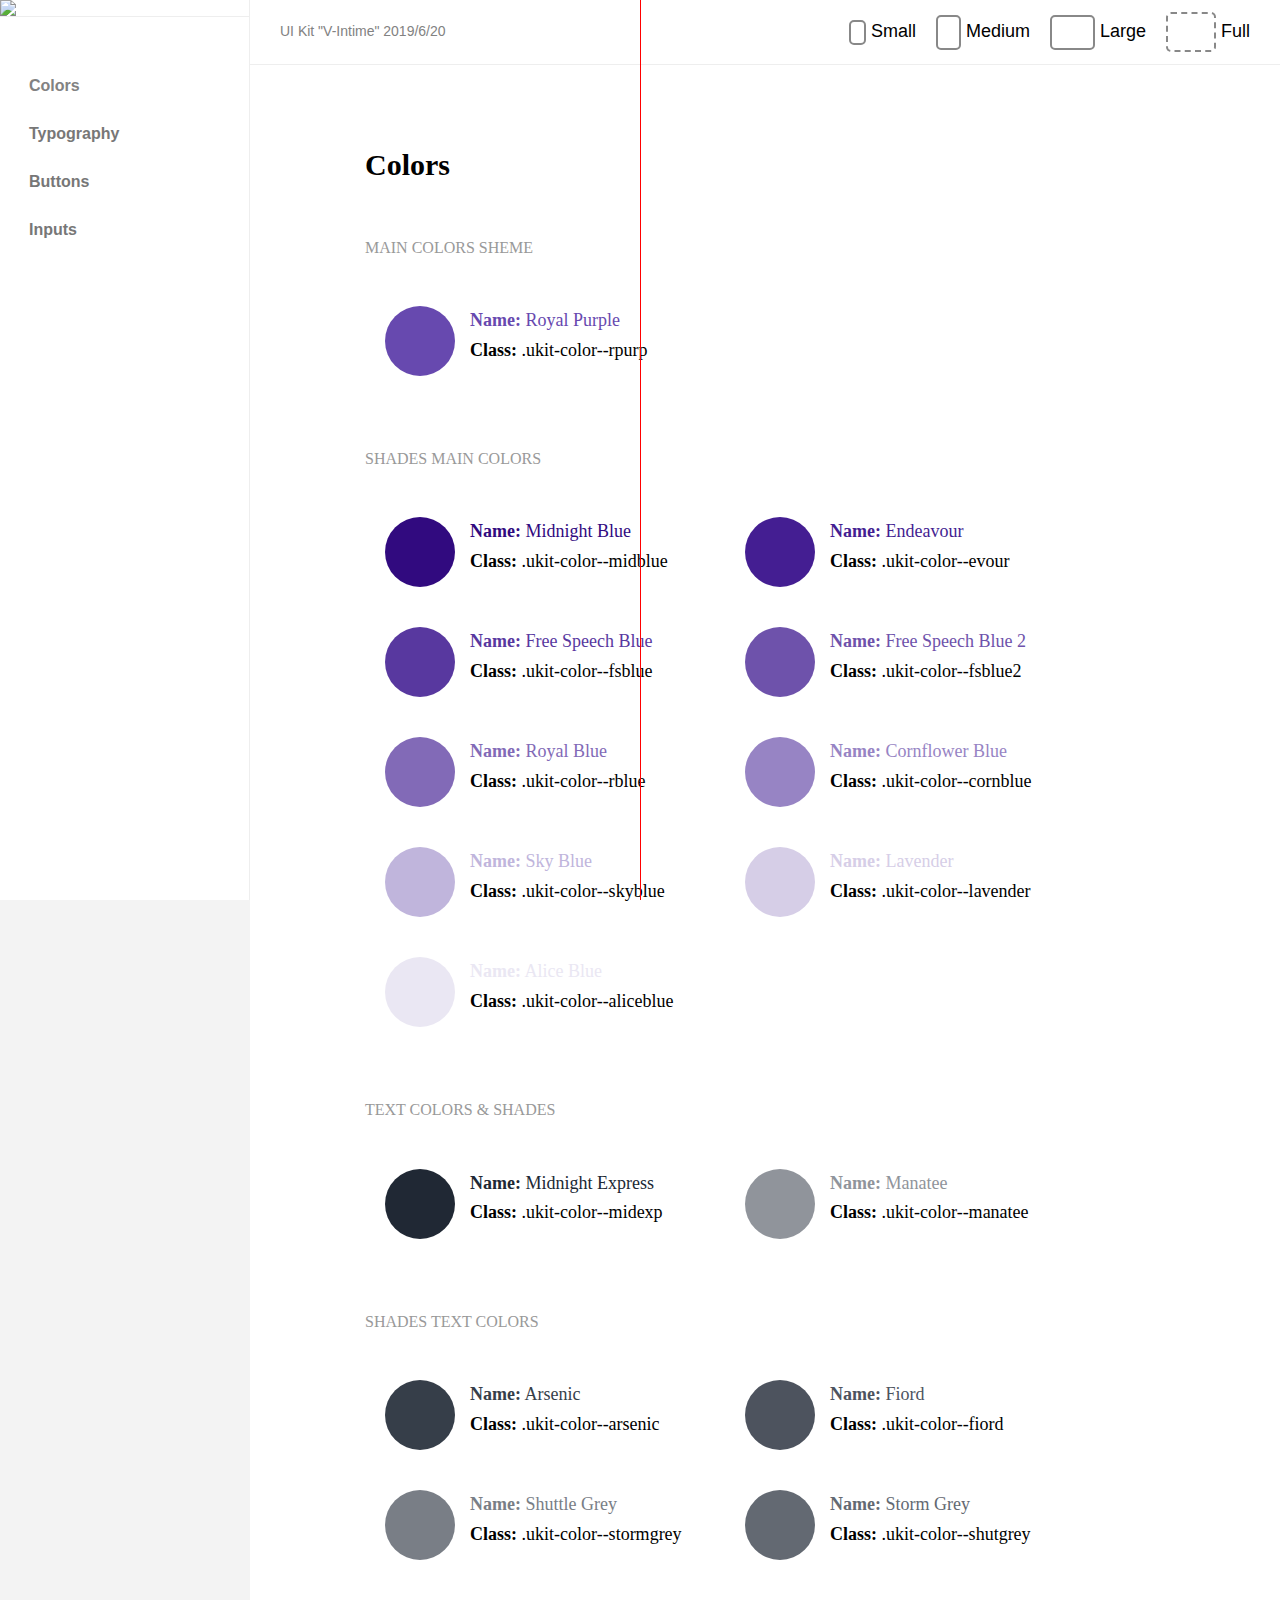
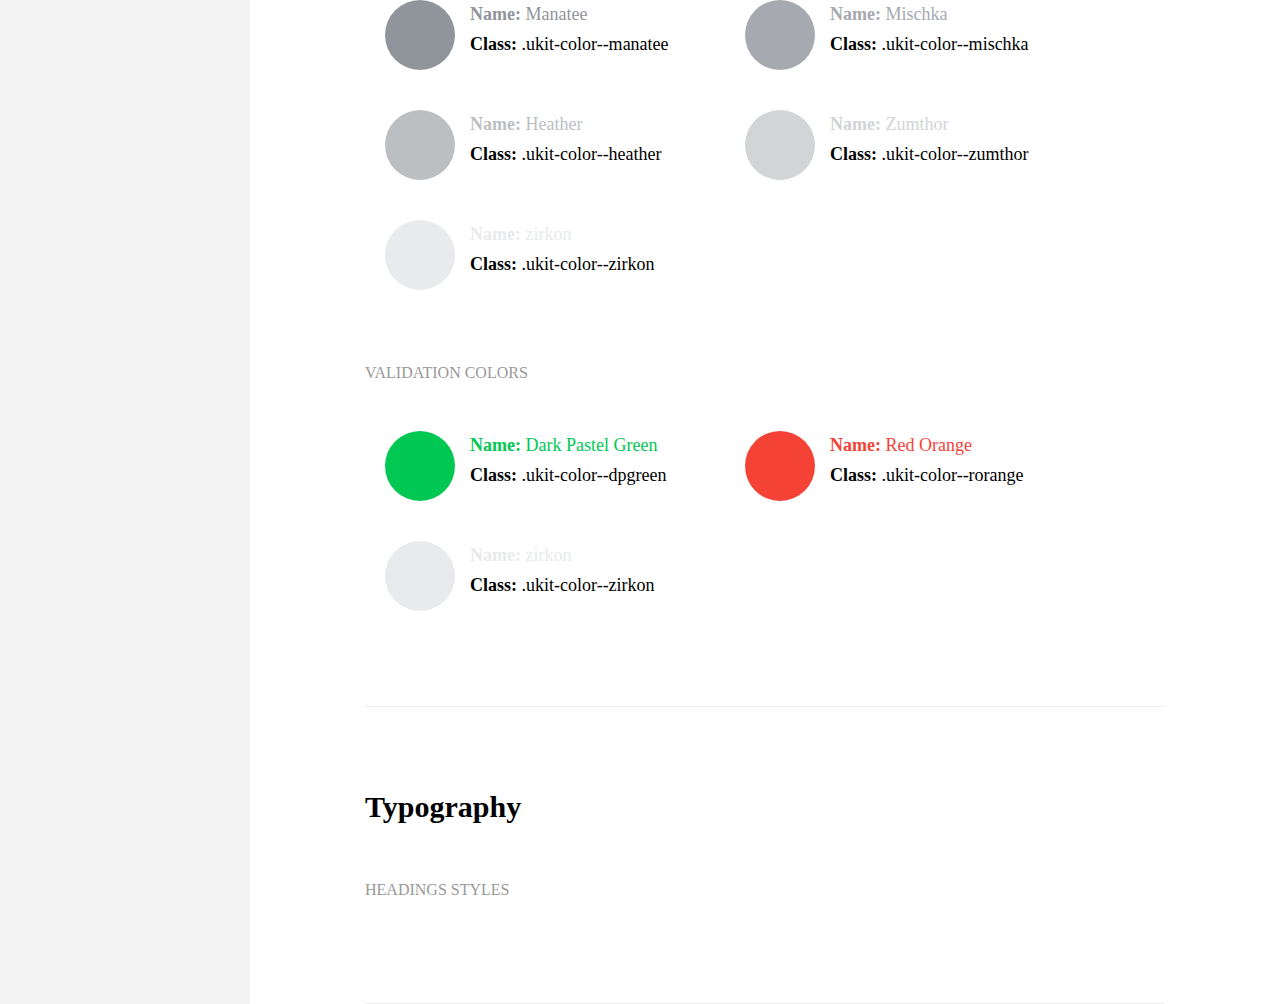
==== html/index.html @ 91990cea "section colors end" ====
<!DOCTYPE html>
<html lang="ru">
	<head>
	<meta charset="UTF-8" />
	<title>V-Intime UI Kit </title>
	<meta name="viewport" content="width=device-width, initial-scale=1">    
    <link href="https://v-intime.com.ua/catalog/view/javascript/bootstrap/css/bootstrap.min.css" rel="stylesheet" media="screen" />
    <link rel="stylesheet" type="text/css" href="https://v-intime.com.ua/catalog/view/theme/fastfood/stylesheet/header-footer.css" />
    <link rel="stylesheet" type="text/css" href="https://v-intime.com.ua/catalog/view/theme/fastfood/stylesheet/stylesheet.css?v=1.0.93" />
    <script src="https://v-intime.com.ua/catalog/view/javascript/jquery/jquery-2.1.1.min.js" type="text/javascript"></script>
    <script src="https://v-intime.com.ua/catalog/view/javascript/bootstrap/js/bootstrap.min.js" type="text/javascript"></script>
    <script type="text/javascript" src="https://v-intime.com.ua/catalog/view/theme/fastfood/js/owl.carousel.min.js"></script>
    <script type="text/javascript" src="https://v-intime.com.ua/catalog/view/theme/fastfood/js/custom.js?v3"></script>
    <link rel="stylesheet" href="https://use.fontawesome.com/releases/v5.5.0/css/all.css" integrity="sha384-B4dIYHKNBt8Bc12p+WXckhzcICo0wtJAoU8YZTY5qE0Id1GSseTk6S+L3BlXeVIU" crossorigin="anonymous">
    <script src="../js/helper.js" defer></script>
    <link rel="stylesheet" href="../css/main.css"> <!-- UI Kit Styles-->
    <script src="../js/common.js" defer></script> <!-- UI Kit Scripts-->
</head>
	<body>
		<main class="ukit-main">
			<aside class="ukit-aside">
    <nav class="ukit-aside__nav">
        <a class="ukit-aside__logo" href="https://v-intime.com.ua/"><img src="https://v-intime.com.ua/catalog/view/theme/fastfood/image/logo-colored.png"></a>
        <ul class="ukit-aside__list">
            <li class="ukit-aside__list-item"><a href="#colors" class="active">Colors</a></li>
            <li class="ukit-aside__list-item"><a href="#typography">Typography</a></li>
            <li class="ukit-aside__list-item"><a href="#buttons">Buttons</a></li>
            <li class="ukit-aside__list-item"><a href="#inputs">Inputs</a></li>
        </ul>
    </nav>
</aside>
			<div class="ukit-content">
    <header class="ukit-header">
    <div class="ukit-header__inner">
        <div class="ukit-header__copyright">UI Kit "V-Intime" 2019/6/20</div>
        <ul class="ukit-header__breakpoints">
            <li class="ukit-header__breakpoint"><a data-size="420px"  class="ukit-header__breakpoint-link ukit-header__breakpoint-link--small"><span>Small</span></a></li>
            <li class="ukit-header__breakpoint"><a data-size="720px"  class="ukit-header__breakpoint-link ukit-header__breakpoint-link--medium"><span>Medium</span></a></li>
            <li class="ukit-header__breakpoint"><a data-size="1280px" class="ukit-header__breakpoint-link ukit-header__breakpoint-link--large"><span>Large</span></a></li>
            <li class="ukit-header__breakpoint"><a data-size="100%"   class="ukit-header__breakpoint-link ukit-header__breakpoint-link--full"><span>Full</span></a></li>
        </ul>
    </div>
</header>
    <div class="ukit-wrapper">
        <section class="ukit-section" id="colors">
    <h2 class="ukit-section__title">Colors</h2>
    <article class="ukit-section__article">
        <h3>main colors sheme</h3>
        <ul class="ukit-colorlist">
            <li>
                <i class="ukit-color--rpurp"></i>
                <div>
                    <p class="ukit-color--rpurp"><b>Name:</b> Royal Purple</p>
                    <p><b>Class:</b> .ukit-color--rpurp</p>
                </div>
            </li>
        </ul>
    </article>
    <article class="ukit-section__article">
            <h3>shades main colors</h3>
            <ul class="ukit-colorlist">
                <li>
                    <i class="ukit-color--midblue"></i>
                    <div>
                        <p class="ukit-color--midblue"><b>Name:</b> Midnight Blue</p>
                        <p><b>Class:</b> .ukit-color--midblue</p>
                    </div>
                </li>
                <li>
                    <i class="ukit-color--evour"></i>
                    <div>
                        <p class="ukit-color--evour"><b>Name:</b> Endeavour</p>
                        <p><b>Class:</b> .ukit-color--evour</p>
                    </div>
                </li>
                <li>
                    <i class="ukit-color--fsblue"></i>
                    <div>
                        <p class="ukit-color--fsblue"><b>Name:</b> Free Speech Blue</p>
                        <p><b>Class:</b> .ukit-color--fsblue</p>
                    </div>
                </li>
                <li>
                    <i class="ukit-color--fsblue2"></i>
                    <div>
                        <p class="ukit-color--fsblue2"><b>Name:</b> Free Speech Blue 2</p>
                        <p><b>Class:</b> .ukit-color--fsblue2</p>
                    </div>
                </li>
                <li>
                    <i class="ukit-color--rblue"></i>
                    <div>
                        <p class="ukit-color--rblue"><b>Name:</b> Royal Blue</p>
                        <p><b>Class:</b> .ukit-color--rblue</p>
                    </div>
                </li>
                <li>
                    <i class="ukit-color--cornblue"></i>
                    <div>
                        <p class="ukit-color--cornblue"><b>Name:</b> Cornflower Blue</p>
                        <p><b>Class:</b> .ukit-color--cornblue</p>
                    </div>
                </li>
                <li>
                    <i class="ukit-color--skyblue"></i>
                    <div>
                        <p class="ukit-color--skyblue"><b>Name:</b> Sky Blue</p>
                        <p><b>Class:</b> .ukit-color--skyblue</p>
                    </div>
                </li>
                <li>
                    <i class="ukit-color--lavender"></i>
                    <div>
                        <p class="ukit-color--lavender"><b>Name:</b> Lavender</p>
                        <p><b>Class:</b> .ukit-color--lavender</p>
                    </div>
                </li>
                <li>
                    <i class="ukit-color--aliceblue"></i>
                    <div>
                        <p class="ukit-color--aliceblue"><b>Name:</b> Alice Blue</p>
                        <p><b>Class:</b> .ukit-color--aliceblue</p>
                    </div>
                </li>
            </ul>
        </article>
        <article class="ukit-section__article">
            <h3>text colors & shades</h3>
            <ul class="ukit-colorlist">
                <li>
                    <i class="ukit-color--midexp"></i>
                    <div>
                        <p class="ukit-color--midexp"><b>Name:</b> Midnight Express</p>
                        <p><b>Class:</b> .ukit-color--midexp</p>
                    </div>
                </li>
                <li>
                    <i class="ukit-color--manatee"></i>
                    <div>
                        <p class="ukit-color--manatee"><b>Name:</b> Manatee</p>
                        <p><b>Class:</b> .ukit-color--manatee</p>
                    </div>
                </li>
            </ul>
        </article>
        <article class="ukit-section__article">
            <h3>shades text colors</h3>
            <ul class="ukit-colorlist">
                <li>
                    <i class="ukit-color--arsenic"></i>
                    <div>
                        <p class="ukit-color--arsenic"><b>Name:</b> Arsenic</p>
                        <p><b>Class:</b> .ukit-color--arsenic</p>
                    </div>
                </li>
                <li>
                    <i class="ukit-color--fiord"></i>
                    <div>
                        <p class="ukit-color--fiord"><b>Name:</b> Fiord</p>
                        <p><b>Class:</b> .ukit-color--fiord</p>
                    </div>
                </li>
                <li>
                    <i class="ukit-color--stormgrey"></i>
                    <div>
                        <p class="ukit-color--stormgrey"><b>Name:</b> Shuttle Grey</p>
                        <p><b>Class:</b> .ukit-color--stormgrey</p>
                    </div>
                </li>
                <li>
                    <i class="ukit-color--shutgrey"></i>
                    <div>
                        <p class="ukit-color--shutgrey"><b>Name:</b> Storm Grey</p>
                        <p><b>Class:</b> .ukit-color--shutgrey</p>
                    </div>
                </li>
                <li>
                    <i class="ukit-color--manatee"></i>
                    <div>
                        <p class="ukit-color--manatee"><b>Name:</b> Manatee</p>
                        <p><b>Class:</b> .ukit-color--manatee</p>
                    </div>
                </li>
                <li>
                    <i class="ukit-color--mischka"></i>
                    <div>
                        <p class="ukit-color--mischka"><b>Name:</b> Mischka</p>
                        <p><b>Class:</b> .ukit-color--mischka</p>
                    </div>
                </li>
                <li>
                    <i class="ukit-color--heather"></i>
                    <div>
                        <p class="ukit-color--heather"><b>Name:</b> Heather</p>
                        <p><b>Class:</b> .ukit-color--heather</p>
                    </div>
                </li>
                <li>
                    <i class="ukit-color--zumthor"></i>
                    <div>
                        <p class="ukit-color--zumthor"><b>Name:</b> Zumthor</p>
                        <p><b>Class:</b> .ukit-color--zumthor</p>
                    </div>
                </li>
                <li>
                    <i class="ukit-color--zirkon"></i>
                    <div>
                        <p class="ukit-color--zirkon"><b>Name:</b> zirkon</p>
                        <p><b>Class:</b> .ukit-color--zirkon</p>
                    </div>
                </li>
            </ul>
        </article>
        <article class="ukit-section__article">
            <h3>validation colors</h3>
            <ul class="ukit-colorlist">
                <li>
                    <i class="ukit-color--dpgreen"></i>
                    <div>
                        <p class="ukit-color--dpgreen"><b>Name:</b> Dark Pastel Green</p>
                        <p><b>Class:</b> .ukit-color--dpgreen</p>
                    </div>
                </li>
                <li>
                    <i class="ukit-color--rorange"></i>
                    <div>
                        <p class="ukit-color--rorange"><b>Name:</b> Red Orange</p>
                        <p><b>Class:</b> .ukit-color--rorange</p>
                    </div>
                </li>
                <li>
                    <i class="ukit-color--zirkon"></i>
                    <div>
                        <p class="ukit-color--zirkon"><b>Name:</b> zirkon</p>
                        <p><b>Class:</b> .ukit-color--zirkon</p>
                    </div>
                </li>
            </ul>
        </article>
</section>
        <section class="ukit-section" id="typography">
    <h2  class="ukit-section__title">Typography</h2>
    <article class="ukit-section__article">
        <h3>headings styles</h3>
    </article>
</section>
    </div>
</div>
		</main>
	</body>
</html>
---- css/main.css ----
body, html {
  height: auto !important;
}

.ukit-main {
  display: flex;
  height: 100%;
}

.ukit-content {
  position: relative;
  width: 100%;
  padding-left: 250px;
  flex-grow: 1;
  background: #f3f3f3;
}

.ukit-aside {
  flex-shrink: 0;
  width: 250px;
  height: 100%;
  position: fixed;
  left: 0;
  background: #fff;
  z-index: 2;
  border-right: 1px solid #eee;
}

.ukit-aside__logo {
  display: block;
  border-bottom: 1px solid #eeeeee;
}

.ukit-aside__list {
  margin: 0;
  padding-top: 45px;
}

.ukit-aside__list-item a {
  display: block;
  padding: 12px 16px 12px 29px;
  color: #777;
  font-weight: 700;
  font-family: 'Roboto', sans-serif;
  text-decoration: none;
  font-size: 16px;
  line-height: 1.5;
  border-left: 0 solid var(--primary);
  outline: none;
  transition: all 0.4s ease;
}

.ukit-aside__list-item a:hover {
  color: var(--primary);
  border-left: 4px solid var(--primary);
}

.ukit-aside__list-item a.active {
  color: var(--primary);
  border-left: 4px solid var(--primary);
}

.ukit-header {
  background: #fff;
  display: block;
  position: fixed;
  height: 65px;
  width: calc(100% - 250px);
  top: 0;
  left: 250px;
  right: 0;
  z-index: 2;
  border-bottom: 1px solid #eee;
  font-family: 'Roboto', sans-serif;
}

.ukit-header__inner {
  display: flex;
  justify-content: space-between;
  align-items: center;
  height: 100%;
  padding: 0 30px;
}

.ukit-header__copyright {
  font-size: 14px;
}

.ukit-header__breakpoints {
  display: flex;
  align-items: center;
  margin: 0;
}

.ukit-header__breakpoint:not(:last-of-type) {
  margin-right: 20px;
}

.ukit-header__breakpoint-link {
  display: flex;
  align-items: center;
}

.ukit-header__breakpoint-link:hover::before {
  border-color: var(--primary);
}

.ukit-header__breakpoint-link::before {
  content: "";
  margin-right: 5px;
  border-radius: 5px;
  border: 2px solid #888;
  flex-shrink: 0;
}

.ukit-header__breakpoint-link--small::before {
  width: 17px;
  height: 25px;
}

.ukit-header__breakpoint-link--medium::before {
  width: 25px;
  height: 35px;
}

.ukit-header__breakpoint-link--large::before {
  width: 45px;
  height: 35px;
}

.ukit-header__breakpoint-link--full::before {
  width: 50px;
  height: 40px;
  border-style: dashed;
}

.ukit-wrapper {
  width: 100%;
  background: #fff;
  padding: 0 15px;
  padding-top: 65px;
  margin: 0 auto;
  transition: 0.4s width cubic-bezier(0.37, 0.62, 0.47, 0.72);
}

.ukit-section {
  color: #000;
  padding: 75px 0;
  width: 100%;
  max-width: 80%;
  margin: 0 auto;
  border-bottom: 1px solid #eee;
  font-family: "Roboto";
}

.ukit-section__title {
  margin-bottom: 45px;
  font-weight: 900;
  font-size: 30px;
  color: #000;
}

.ukit-section__article:not(:last-of-type) {
  margin-bottom: 50px;
}

.ukit-section__article h3 {
  text-transform: uppercase;
  color: #999;
  font-size: 16px;
  font-weight: 500;
  margin-bottom: 25px;
}

.ukit-colorlist {
  margin: 0;
  display: flex;
  flex-wrap: wrap;
}

.ukit-colorlist li {
  margin: 20px;
  display: flex;
  flex-basis: calc(30% - 20px);
  min-width: 320px;
}

.ukit-colorlist li i {
  width: 70px;
  height: 70px;
  margin-right: 15px;
  display: block;
  border-radius: 50%;
  flex-shrink: 0;
}

.ukit-colorlist li i.ukit-color--rpurp {
  background: #6749af;
}

.ukit-colorlist li i.ukit-color--midblue {
  background: #310a7f;
}

.ukit-colorlist li i.ukit-color--evour {
  background: #441e92;
}

.ukit-colorlist li i.ukit-color--fsblue {
  background: #58389f;
}

.ukit-colorlist li i.ukit-color--fsblue2 {
  background: #6e52ab;
}

.ukit-colorlist li i.ukit-color--rblue {
  background: #826ab7;
}

.ukit-colorlist li i.ukit-color--cornblue {
  background: #9784c4;
}

.ukit-colorlist li i.ukit-color--skyblue {
  background: #c0b5dc;
}

.ukit-colorlist li i.ukit-color--lavender {
  background: #d6cee7;
}

.ukit-colorlist li i.ukit-color--aliceblue {
  background: #eae7f3;
}

.ukit-colorlist li i.ukit-color--midexp {
  background: #202834;
}

.ukit-colorlist li i.ukit-color--manatee {
  background: #90949b;
}

.ukit-colorlist li i.ukit-color--arsenic {
  background: #363e49;
}

.ukit-colorlist li i.ukit-color--fiord {
  background: #4d535e;
}

.ukit-colorlist li i.ukit-color--shutgrey {
  background: #636972;
}

.ukit-colorlist li i.ukit-color--stormgrey {
  background: #797e86;
}

.ukit-colorlist li i.ukit-color--manatee {
  background: #90949b;
}

.ukit-colorlist li i.ukit-color--mischka {
  background: #a6a9af;
}

.ukit-colorlist li i.ukit-color--heather {
  background: #bcbfc2;
}

.ukit-colorlist li i.ukit-color--zumthor {
  background: #d2d4d6;
}

.ukit-colorlist li i.ukit-color--zirkon {
  background: #e9eaeb;
}

.ukit-colorlist li i.ukit-color--dpgreen {
  background: #00c853;
}

.ukit-colorlist li i.ukit-color--rorange {
  background: #f44336;
}

:root {
  --main-color: #d7442b;
}

* {
  margin: 0;
  padding: 0;
  box-sizing: border-box;
}

*:before, *:after {
  box-sizing: border-box;
}

:focus {
  outline: none;
}

::-webkit-input-placeholder {
  opacity: 1;
  color: #000;
  transition: 0.4s opacity, 0.4s -webkit-transform;
  transition: 0.4s transform, 0.4s opacity;
  transition: 0.4s transform, 0.4s opacity, 0.4s -webkit-transform;
}

:-ms-input-placeholder {
  opacity: 1;
  color: #000;
  transition: 0.4s opacity, 0.4s -webkit-transform;
  transition: 0.4s transform, 0.4s opacity;
  transition: 0.4s transform, 0.4s opacity, 0.4s -webkit-transform;
}

::-ms-input-placeholder {
  opacity: 1;
  color: #000;
  transition: 0.4s opacity, 0.4s -webkit-transform;
  transition: 0.4s transform, 0.4s opacity;
  transition: 0.4s transform, 0.4s opacity, 0.4s -webkit-transform;
}

::placeholder {
  opacity: 1;
  color: #000;
  transition: 0.4s opacity, 0.4s -webkit-transform;
  transition: 0.4s transform, 0.4s opacity;
  transition: 0.4s transform, 0.4s opacity, 0.4s -webkit-transform;
}

::selection {
  background: var(--main-color);
  color: #fff;
}

::-webkit-scrollbar {
  width: 6px;
  height: 6px;
}

::-webkit-scrollbar-thumb {
  background-color: var(--main-color);
  border-radius: 3px;
}

html, body {
  height: 100%;
}

body {
  position: relative;
  min-width: 320px;
  max-width: 1920px;
  margin: 0 auto;
  font-size: 18px;
  line-height: 1.65;
  color: #828282;
  font-family: Arial, Helvetica Neue, Helvetica, sans-serif;
  font-weight: 400;
  overflow-x: hidden;
}

body::before {
  content: "";
  position: fixed;
  z-index: 222;
  left: 50%;
  height: 100%;
  width: 1px;
  background: red;
}

a, button {
  background: transparent;
  text-decoration: none;
  cursor: pointer;
  color: #000;
  outline: none;
  border: none;
}

img {
  max-width: 100%;
  display: block;
  height: auto;
}

strong, b {
  font-weight: bold;
}

ul {
  list-style: none;
}

input,
textarea,
select {
  background: transparent;
  width: 100%;
  display: block;
  padding: 5px 0;
  font-size: 16px;
  font-family: Arial, Helvetica Neue, Helvetica, sans-serif;
  font-weight: 300;
  line-height: normal;
  border: none;
  outline: none;
  color: #525252;
}

input::-webkit-input-placeholder,
textarea::-webkit-input-placeholder,
select::-webkit-input-placeholder {
  color: #CFDDE2;
  opacity: 1;
}

input:-ms-input-placeholder,
textarea:-ms-input-placeholder,
select:-ms-input-placeholder {
  color: #CFDDE2;
  opacity: 1;
}

input::-ms-input-placeholder,
textarea::-ms-input-placeholder,
select::-ms-input-placeholder {
  color: #CFDDE2;
  opacity: 1;
}

input::placeholder,
textarea::placeholder,
select::placeholder {
  color: #CFDDE2;
  opacity: 1;
}

textarea {
  resize: vertical;
  max-height: 200px;
  min-height: 32px;
  height: 32px;
}

input[type='radio'],
input[type='checkbox'],
select {
  -webkit-appearance: none;
  -moz-appearance: none;
  appearance: none;
  border-radius: 0;
  cursor: pointer;
}

select {
  background: url("../img/arrow-down.svg") no-repeat right 10px center/15px;
  padding-right: 30px;
}

input:focus::-webkit-input-placeholder {
  -webkit-transform: translateX(9px);
          transform: translateX(9px);
  opacity: 0;
}

input:focus:-ms-input-placeholder {
  transform: translateX(9px);
  opacity: 0;
}

input:focus::-ms-input-placeholder {
  transform: translateX(9px);
  opacity: 0;
}

input:focus::placeholder {
  -webkit-transform: translateX(9px);
          transform: translateX(9px);
  opacity: 0;
}

input[type='checkbox'], input[type='radio'] {
  background: #fff;
  position: relative;
  width: 16px;
  height: 16px;
  border: none;
  padding: 0;
  cursor: pointer;
  width: 18px;
  height: 18px;
  border: 2px solid #000;
  transition: 0.2s;
}

input[type='checkbox'] {
  border-radius: 2px;
}

input[type='checkbox']::before {
  content: "";
  position: absolute;
  top: 0;
  left: 4px;
  width: 6px;
  height: 12px;
  border: 2px solid #fff;
  border-top-width: 0;
  border-left-width: 0;
  -webkit-transform: rotate(45deg) scale(0);
          transform: rotate(45deg) scale(0);
  transition: 0.2s;
}

input[type='checkbox']:checked {
  background-color: var(--main-color);
  border-color: var(--main-color);
}

input[type='checkbox']:checked::before {
  -webkit-transform: rotate(45deg) scale(1);
          transform: rotate(45deg) scale(1);
}

input[type='radio'] {
  border-radius: 50%;
}

input[type='radio']::before {
  content: "";
  background-color: var(--main-color);
  position: absolute;
  top: 3px;
  left: 3px;
  border: none;
  width: 8px;
  height: 8px;
  border-radius: inherit;
  -webkit-transform: scale(0);
          transform: scale(0);
  transition: 0.2s;
}

input[type='radio']:checked {
  border-color: var(--main-color);
  background-color: #fff;
}

input[type='radio']:checked::before {
  -webkit-transform: scale(1);
          transform: scale(1);
}

.ukit-color--rpurp {
  color: #6749af !important;
}

.ukit-color--midblue {
  color: #310a7f !important;
}

.ukit-color--evour {
  color: #441e92 !important;
}

.ukit-color--fsblue {
  color: #58389f !important;
}

.ukit-color--fsblue2 {
  color: #6e52ab !important;
}

.ukit-color--rblue {
  color: #826ab7 !important;
}

.ukit-color--cornblue {
  color: #9784c4 !important;
}

.ukit-color--skyblue {
  color: #c0b5dc !important;
}

.ukit-color--lavender {
  color: #d6cee7 !important;
}

.ukit-color--aliceblue {
  color: #eae7f3 !important;
}

.ukit-color--midexp {
  color: #202834 !important;
}

.ukit-color--manatee {
  color: #90949b !important;
}

.ukit-color--arsenic {
  color: #363e49 !important;
}

.ukit-color--fiord {
  color: #4d535e !important;
}

.ukit-color--shutgrey {
  color: #636972 !important;
}

.ukit-color--stormgrey {
  color: #797e86 !important;
}

.ukit-color--manatee {
  color: #90949b !important;
}

.ukit-color--mischka {
  color: #a6a9af !important;
}

.ukit-color--heather {
  color: #bcbfc2 !important;
}

.ukit-color--zumthor {
  color: #d2d4d6 !important;
}

.ukit-color--zirkon {
  color: #e9eaeb !important;
}

.ukit-color--dpgreen {
  color: #00c853 !important;
}

.ukit-color--rorange {
  color: #f44336 !important;
}
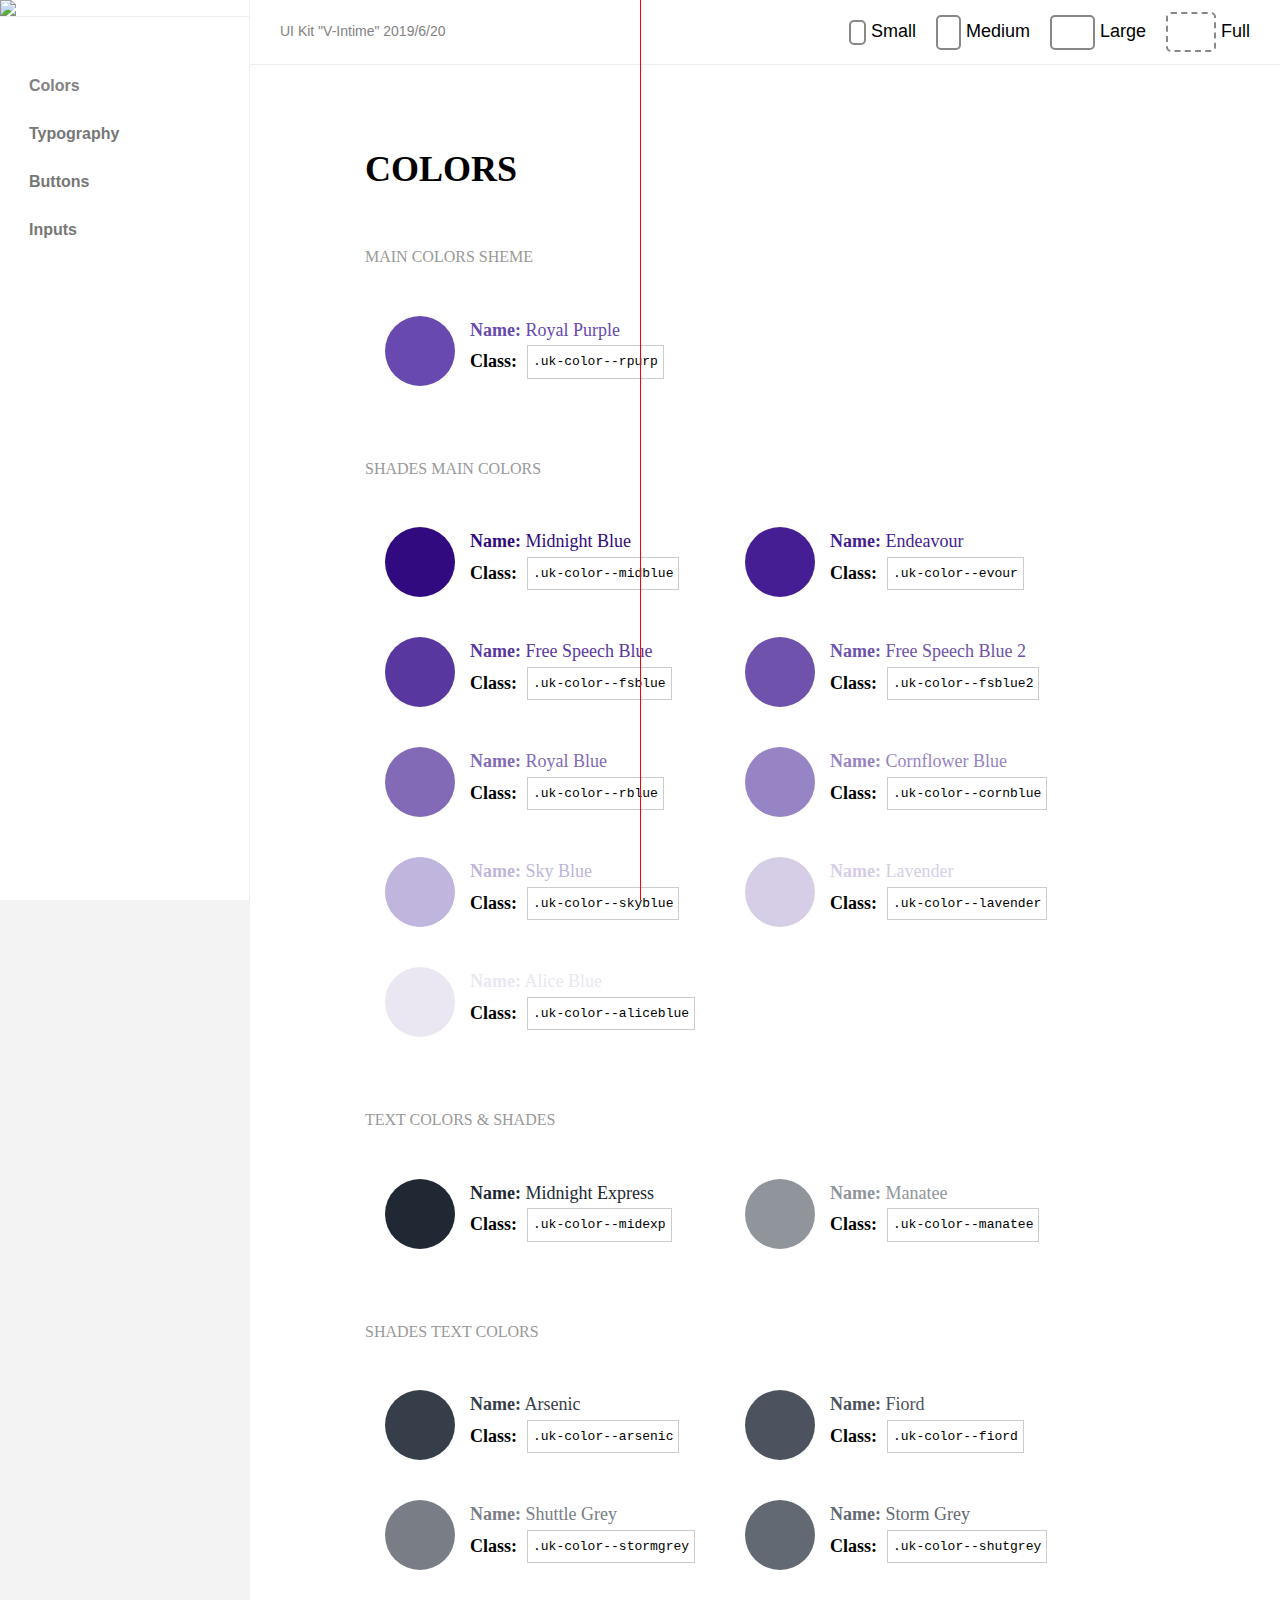
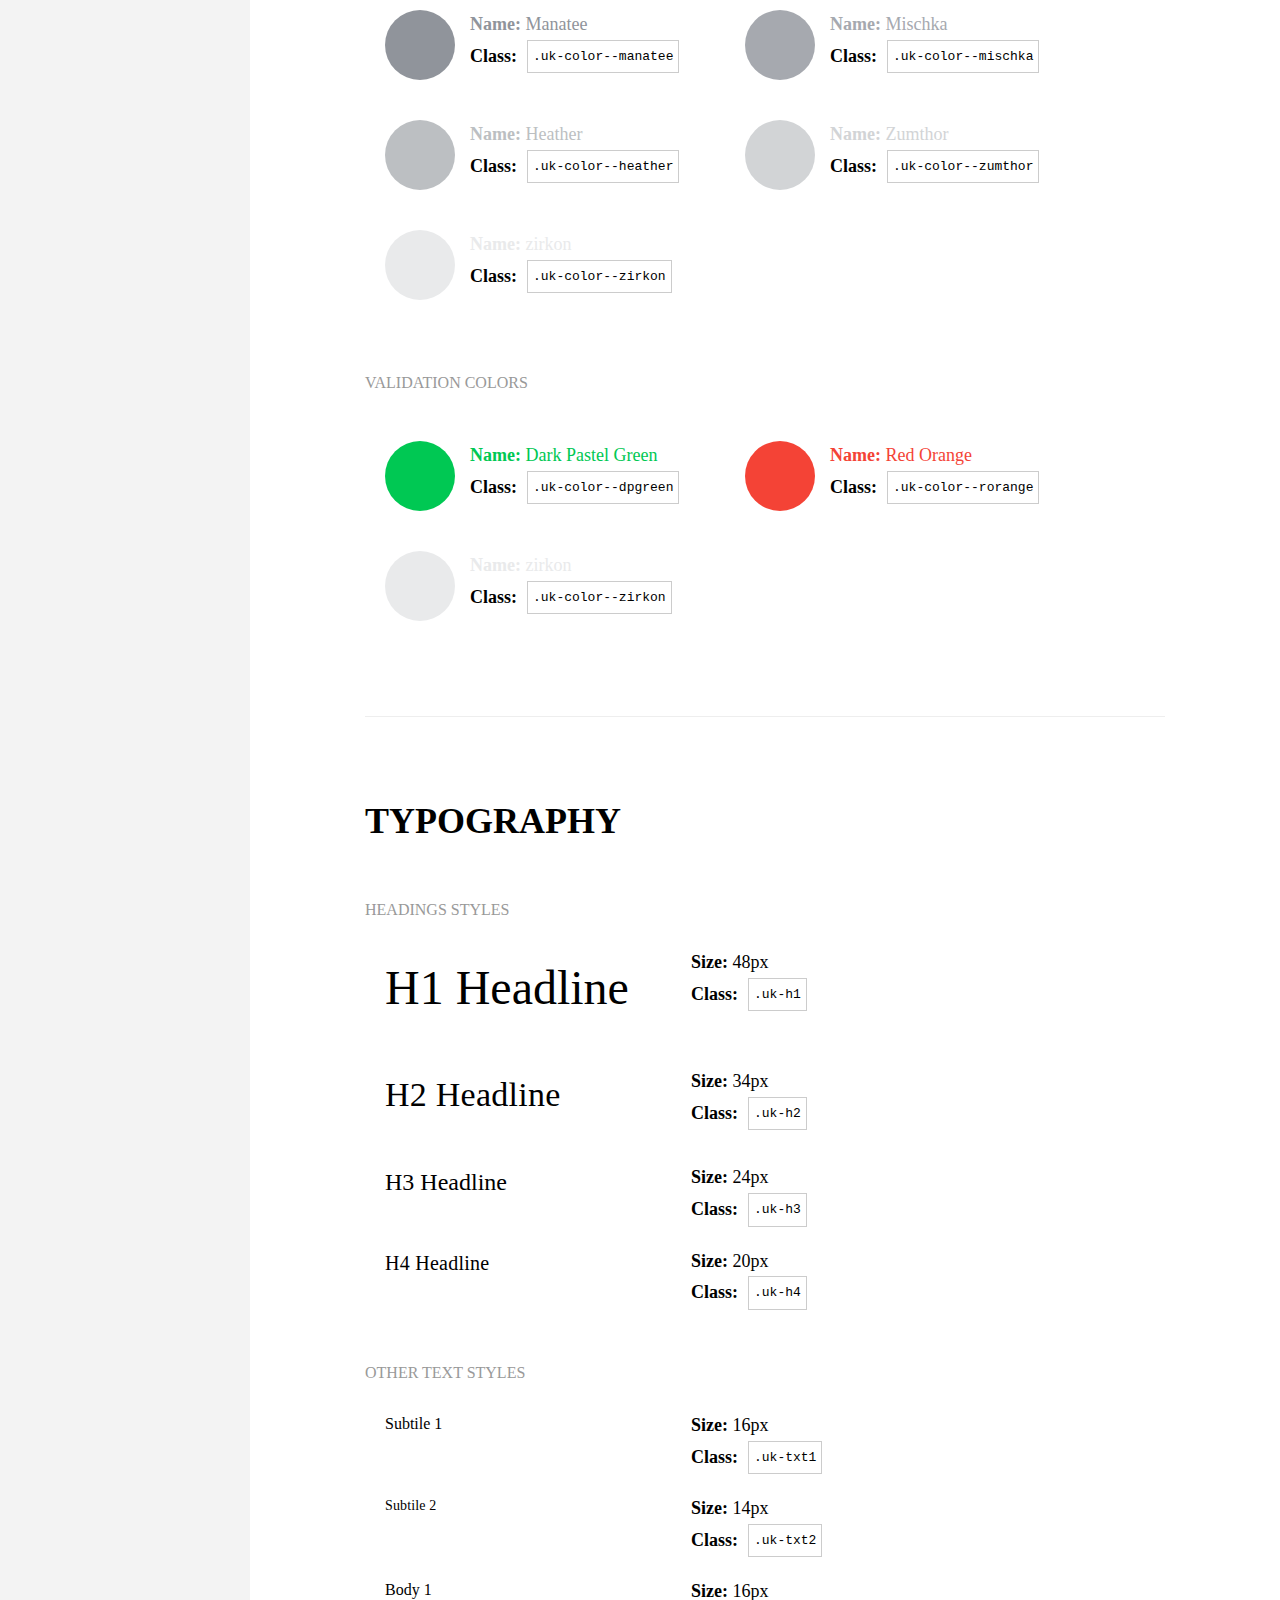
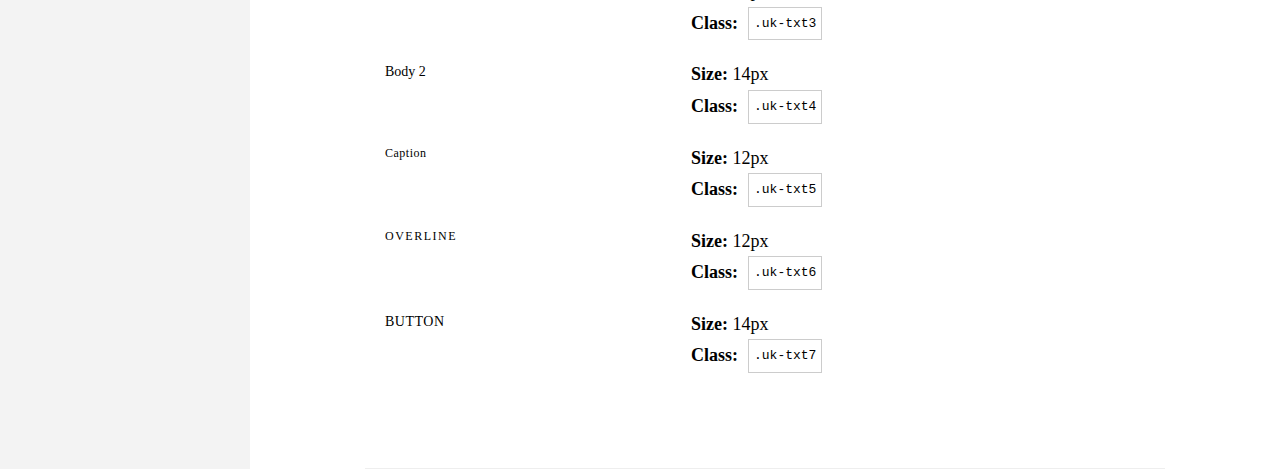
==== commit 879c4999: "Section typeface end" ====
--- a/html/index.html
+++ b/html/index.html
@@ -17,232 +17,342 @@
     <script src="../js/common.js" defer></script> <!-- UI Kit Scripts-->
 </head>
 	<body>
-		<main class="ukit-main">
-			<aside class="ukit-aside">
-    <nav class="ukit-aside__nav">
-        <a class="ukit-aside__logo" href="https://v-intime.com.ua/"><img src="https://v-intime.com.ua/catalog/view/theme/fastfood/image/logo-colored.png"></a>
-        <ul class="ukit-aside__list">
-            <li class="ukit-aside__list-item"><a href="#colors" class="active">Colors</a></li>
-            <li class="ukit-aside__list-item"><a href="#typography">Typography</a></li>
-            <li class="ukit-aside__list-item"><a href="#buttons">Buttons</a></li>
-            <li class="ukit-aside__list-item"><a href="#inputs">Inputs</a></li>
+		<main class="uk-main">
+			<aside class="uk-aside">
+    <nav class="uk-aside__nav">
+        <a class="uk-aside__logo" href="https://v-intime.com.ua/"><img src="https://v-intime.com.ua/catalog/view/theme/fastfood/image/logo-colored.png"></a>
+        <ul class="uk-aside__list">
+            <li class="uk-aside__list-item"><a href="#colors" class="active">Colors</a></li>
+            <li class="uk-aside__list-item"><a href="#typography">Typography</a></li>
+            <li class="uk-aside__list-item"><a href="#buttons">Buttons</a></li>
+            <li class="uk-aside__list-item"><a href="#inputs">Inputs</a></li>
         </ul>
     </nav>
 </aside>
-			<div class="ukit-content">
-    <header class="ukit-header">
-    <div class="ukit-header__inner">
-        <div class="ukit-header__copyright">UI Kit "V-Intime" 2019/6/20</div>
-        <ul class="ukit-header__breakpoints">
-            <li class="ukit-header__breakpoint"><a data-size="420px"  class="ukit-header__breakpoint-link ukit-header__breakpoint-link--small"><span>Small</span></a></li>
-            <li class="ukit-header__breakpoint"><a data-size="720px"  class="ukit-header__breakpoint-link ukit-header__breakpoint-link--medium"><span>Medium</span></a></li>
-            <li class="ukit-header__breakpoint"><a data-size="1280px" class="ukit-header__breakpoint-link ukit-header__breakpoint-link--large"><span>Large</span></a></li>
-            <li class="ukit-header__breakpoint"><a data-size="100%"   class="ukit-header__breakpoint-link ukit-header__breakpoint-link--full"><span>Full</span></a></li>
+			<div class="uk-content">
+    <header class="uk-header">
+    <div class="uk-header__inner">
+        <div class="uk-header__copyright">UI Kit "V-Intime" 2019/6/20</div>
+        <ul class="uk-header__breakpoints">
+            <li class="uk-header__breakpoint"><a data-size="420px"  class="uk-header__breakpoint-link uk-header__breakpoint-link--small"><span>Small</span></a></li>
+            <li class="uk-header__breakpoint"><a data-size="720px"  class="uk-header__breakpoint-link uk-header__breakpoint-link--medium"><span>Medium</span></a></li>
+            <li class="uk-header__breakpoint"><a data-size="1280px" class="uk-header__breakpoint-link uk-header__breakpoint-link--large"><span>Large</span></a></li>
+            <li class="uk-header__breakpoint"><a data-size="100%"   class="uk-header__breakpoint-link uk-header__breakpoint-link--full"><span>Full</span></a></li>
         </ul>
     </div>
 </header>
-    <div class="ukit-wrapper">
-        <section class="ukit-section" id="colors">
-    <h2 class="ukit-section__title">Colors</h2>
-    <article class="ukit-section__article">
+    <div class="uk-wrapper">
+        <section class="uk-section" id="colors">
+    <h2 class="uk-section__title">Colors</h2>
+    <article class="uk-section__article">
         <h3>main colors sheme</h3>
-        <ul class="ukit-colorlist">
-            <li>
-                <i class="ukit-color--rpurp"></i>
-                <div>
-                    <p class="ukit-color--rpurp"><b>Name:</b> Royal Purple</p>
-                    <p><b>Class:</b> .ukit-color--rpurp</p>
+        <ul class="uk-colorlist">
+            <li>
+                <i class="uk-color--rpurp"></i>
+                <div>
+                    <p class="uk-color--rpurp"><b>Name:</b> Royal Purple</p>
+                    <div class="uk-type__class"><b>Class:</b> <pre>.uk-color--rpurp</pre></div>
                 </div>
             </li>
         </ul>
     </article>
-    <article class="ukit-section__article">
+    <article class="uk-section__article">
             <h3>shades main colors</h3>
-            <ul class="ukit-colorlist">
-                <li>
-                    <i class="ukit-color--midblue"></i>
-                    <div>
-                        <p class="ukit-color--midblue"><b>Name:</b> Midnight Blue</p>
-                        <p><b>Class:</b> .ukit-color--midblue</p>
-                    </div>
-                </li>
-                <li>
-                    <i class="ukit-color--evour"></i>
-                    <div>
-                        <p class="ukit-color--evour"><b>Name:</b> Endeavour</p>
-                        <p><b>Class:</b> .ukit-color--evour</p>
-                    </div>
-                </li>
-                <li>
-                    <i class="ukit-color--fsblue"></i>
-                    <div>
-                        <p class="ukit-color--fsblue"><b>Name:</b> Free Speech Blue</p>
-                        <p><b>Class:</b> .ukit-color--fsblue</p>
-                    </div>
-                </li>
-                <li>
-                    <i class="ukit-color--fsblue2"></i>
-                    <div>
-                        <p class="ukit-color--fsblue2"><b>Name:</b> Free Speech Blue 2</p>
-                        <p><b>Class:</b> .ukit-color--fsblue2</p>
-                    </div>
-                </li>
-                <li>
-                    <i class="ukit-color--rblue"></i>
-                    <div>
-                        <p class="ukit-color--rblue"><b>Name:</b> Royal Blue</p>
-                        <p><b>Class:</b> .ukit-color--rblue</p>
-                    </div>
-                </li>
-                <li>
-                    <i class="ukit-color--cornblue"></i>
-                    <div>
-                        <p class="ukit-color--cornblue"><b>Name:</b> Cornflower Blue</p>
-                        <p><b>Class:</b> .ukit-color--cornblue</p>
-                    </div>
-                </li>
-                <li>
-                    <i class="ukit-color--skyblue"></i>
-                    <div>
-                        <p class="ukit-color--skyblue"><b>Name:</b> Sky Blue</p>
-                        <p><b>Class:</b> .ukit-color--skyblue</p>
-                    </div>
-                </li>
-                <li>
-                    <i class="ukit-color--lavender"></i>
-                    <div>
-                        <p class="ukit-color--lavender"><b>Name:</b> Lavender</p>
-                        <p><b>Class:</b> .ukit-color--lavender</p>
-                    </div>
-                </li>
-                <li>
-                    <i class="ukit-color--aliceblue"></i>
-                    <div>
-                        <p class="ukit-color--aliceblue"><b>Name:</b> Alice Blue</p>
-                        <p><b>Class:</b> .ukit-color--aliceblue</p>
+            <ul class="uk-colorlist">
+                <li>
+                    <i class="uk-color--midblue"></i>
+                    <div>
+                        <p class="uk-color--midblue"><b>Name:</b> Midnight Blue</p>
+                        <div class="uk-type__class"><b>Class:</b> <pre>.uk-color--midblue</pre>
+                    </div>
+                </li>
+                <li>
+                    <i class="uk-color--evour"></i>
+                    <div>
+                        <p class="uk-color--evour"><b>Name:</b> Endeavour</p>
+                        <div class="uk-type__class"><b>Class:</b> <pre>.uk-color--evour</pre>
+                    </div>
+                </li>
+                <li>
+                    <i class="uk-color--fsblue"></i>
+                    <div>
+                        <p class="uk-color--fsblue"><b>Name:</b> Free Speech Blue</p>
+                        <div class="uk-type__class"><b>Class:</b> <pre>.uk-color--fsblue</pre>
+                    </div>
+                </li>
+                <li>
+                    <i class="uk-color--fsblue2"></i>
+                    <div>
+                        <p class="uk-color--fsblue2"><b>Name:</b> Free Speech Blue 2</p>
+                        <div class="uk-type__class"><b>Class:</b> <pre>.uk-color--fsblue2</pre>
+                    </div>
+                </li>
+                <li>
+                    <i class="uk-color--rblue"></i>
+                    <div>
+                        <p class="uk-color--rblue"><b>Name:</b> Royal Blue</p>
+                        <div class="uk-type__class"><b>Class:</b> <pre>.uk-color--rblue</pre>
+                    </div>
+                </li>
+                <li>
+                    <i class="uk-color--cornblue"></i>
+                    <div>
+                        <p class="uk-color--cornblue"><b>Name:</b> Cornflower Blue</p>
+                        <div class="uk-type__class"><b>Class:</b> <pre>.uk-color--cornblue</pre>
+                    </div>
+                </li>
+                <li>
+                    <i class="uk-color--skyblue"></i>
+                    <div>
+                        <p class="uk-color--skyblue"><b>Name:</b> Sky Blue</p>
+                        <div class="uk-type__class"><b>Class:</b> <pre>.uk-color--skyblue</pre>
+                    </div>
+                </li>
+                <li>
+                    <i class="uk-color--lavender"></i>
+                    <div>
+                        <p class="uk-color--lavender"><b>Name:</b> Lavender</p>
+                        <div class="uk-type__class"><b>Class:</b> <pre>.uk-color--lavender</pre>
+                    </div>
+                </li>
+                <li>
+                    <i class="uk-color--aliceblue"></i>
+                    <div>
+                        <p class="uk-color--aliceblue"><b>Name:</b> Alice Blue</p>
+                        <div class="uk-type__class"><b>Class:</b> <pre>.uk-color--aliceblue</pre>
                     </div>
                 </li>
             </ul>
         </article>
-        <article class="ukit-section__article">
+        <article class="uk-section__article">
             <h3>text colors & shades</h3>
-            <ul class="ukit-colorlist">
-                <li>
-                    <i class="ukit-color--midexp"></i>
-                    <div>
-                        <p class="ukit-color--midexp"><b>Name:</b> Midnight Express</p>
-                        <p><b>Class:</b> .ukit-color--midexp</p>
-                    </div>
-                </li>
-                <li>
-                    <i class="ukit-color--manatee"></i>
-                    <div>
-                        <p class="ukit-color--manatee"><b>Name:</b> Manatee</p>
-                        <p><b>Class:</b> .ukit-color--manatee</p>
+            <ul class="uk-colorlist">
+                <li>
+                    <i class="uk-color--midexp"></i>
+                    <div>
+                        <p class="uk-color--midexp"><b>Name:</b> Midnight Express</p>
+                        <div class="uk-type__class"><b>Class:</b> <pre>.uk-color--midexp</pre>
+                    </div>
+                </li>
+                <li>
+                    <i class="uk-color--manatee"></i>
+                    <div>
+                        <p class="uk-color--manatee"><b>Name:</b> Manatee</p>
+                        <div class="uk-type__class"><b>Class:</b> <pre>.uk-color--manatee</pre>
                     </div>
                 </li>
             </ul>
         </article>
-        <article class="ukit-section__article">
+        <article class="uk-section__article">
             <h3>shades text colors</h3>
-            <ul class="ukit-colorlist">
-                <li>
-                    <i class="ukit-color--arsenic"></i>
-                    <div>
-                        <p class="ukit-color--arsenic"><b>Name:</b> Arsenic</p>
-                        <p><b>Class:</b> .ukit-color--arsenic</p>
-                    </div>
-                </li>
-                <li>
-                    <i class="ukit-color--fiord"></i>
-                    <div>
-                        <p class="ukit-color--fiord"><b>Name:</b> Fiord</p>
-                        <p><b>Class:</b> .ukit-color--fiord</p>
-                    </div>
-                </li>
-                <li>
-                    <i class="ukit-color--stormgrey"></i>
-                    <div>
-                        <p class="ukit-color--stormgrey"><b>Name:</b> Shuttle Grey</p>
-                        <p><b>Class:</b> .ukit-color--stormgrey</p>
-                    </div>
-                </li>
-                <li>
-                    <i class="ukit-color--shutgrey"></i>
-                    <div>
-                        <p class="ukit-color--shutgrey"><b>Name:</b> Storm Grey</p>
-                        <p><b>Class:</b> .ukit-color--shutgrey</p>
-                    </div>
-                </li>
-                <li>
-                    <i class="ukit-color--manatee"></i>
-                    <div>
-                        <p class="ukit-color--manatee"><b>Name:</b> Manatee</p>
-                        <p><b>Class:</b> .ukit-color--manatee</p>
-                    </div>
-                </li>
-                <li>
-                    <i class="ukit-color--mischka"></i>
-                    <div>
-                        <p class="ukit-color--mischka"><b>Name:</b> Mischka</p>
-                        <p><b>Class:</b> .ukit-color--mischka</p>
-                    </div>
-                </li>
-                <li>
-                    <i class="ukit-color--heather"></i>
-                    <div>
-                        <p class="ukit-color--heather"><b>Name:</b> Heather</p>
-                        <p><b>Class:</b> .ukit-color--heather</p>
-                    </div>
-                </li>
-                <li>
-                    <i class="ukit-color--zumthor"></i>
-                    <div>
-                        <p class="ukit-color--zumthor"><b>Name:</b> Zumthor</p>
-                        <p><b>Class:</b> .ukit-color--zumthor</p>
-                    </div>
-                </li>
-                <li>
-                    <i class="ukit-color--zirkon"></i>
-                    <div>
-                        <p class="ukit-color--zirkon"><b>Name:</b> zirkon</p>
-                        <p><b>Class:</b> .ukit-color--zirkon</p>
+            <ul class="uk-colorlist">
+                <li>
+                    <i class="uk-color--arsenic"></i>
+                    <div>
+                        <p class="uk-color--arsenic"><b>Name:</b> Arsenic</p>
+                        <div class="uk-type__class"><b>Class:</b> <pre>.uk-color--arsenic</pre>
+                    </div>
+                </li>
+                <li>
+                    <i class="uk-color--fiord"></i>
+                    <div>
+                        <p class="uk-color--fiord"><b>Name:</b> Fiord</p>
+                        <div class="uk-type__class"><b>Class:</b> <pre>.uk-color--fiord</pre>
+                    </div>
+                </li>
+                <li>
+                    <i class="uk-color--stormgrey"></i>
+                    <div>
+                        <p class="uk-color--stormgrey"><b>Name:</b> Shuttle Grey</p>
+                        <div class="uk-type__class"><b>Class:</b> <pre>.uk-color--stormgrey</pre>
+                    </div>
+                </li>
+                <li>
+                    <i class="uk-color--shutgrey"></i>
+                    <div>
+                        <p class="uk-color--shutgrey"><b>Name:</b> Storm Grey</p>
+                        <div class="uk-type__class"><b>Class:</b> <pre>.uk-color--shutgrey</pre>
+                    </div>
+                </li>
+                <li>
+                    <i class="uk-color--manatee"></i>
+                    <div>
+                        <p class="uk-color--manatee"><b>Name:</b> Manatee</p>
+                        <div class="uk-type__class"><b>Class:</b> <pre>.uk-color--manatee</pre>
+                    </div>
+                </li>
+                <li>
+                    <i class="uk-color--mischka"></i>
+                    <div>
+                        <p class="uk-color--mischka"><b>Name:</b> Mischka</p>
+                        <div class="uk-type__class"><b>Class:</b> <pre>.uk-color--mischka</pre>
+                    </div>
+                </li>
+                <li>
+                    <i class="uk-color--heather"></i>
+                    <div>
+                        <p class="uk-color--heather"><b>Name:</b> Heather</p>
+                        <div class="uk-type__class"><b>Class:</b> <pre>.uk-color--heather</pre>
+                    </div>
+                </li>
+                <li>
+                    <i class="uk-color--zumthor"></i>
+                    <div>
+                        <p class="uk-color--zumthor"><b>Name:</b> Zumthor</p>
+                        <div class="uk-type__class"><b>Class:</b> <pre>.uk-color--zumthor</pre>
+                    </div>
+                </li>
+                <li>
+                    <i class="uk-color--zirkon"></i>
+                    <div>
+                        <p class="uk-color--zirkon"><b>Name:</b> zirkon</p>
+                        <div class="uk-type__class"><b>Class:</b> <pre>.uk-color--zirkon</pre>
                     </div>
                 </li>
             </ul>
         </article>
-        <article class="ukit-section__article">
+        <article class="uk-section__article">
             <h3>validation colors</h3>
-            <ul class="ukit-colorlist">
-                <li>
-                    <i class="ukit-color--dpgreen"></i>
-                    <div>
-                        <p class="ukit-color--dpgreen"><b>Name:</b> Dark Pastel Green</p>
-                        <p><b>Class:</b> .ukit-color--dpgreen</p>
-                    </div>
-                </li>
-                <li>
-                    <i class="ukit-color--rorange"></i>
-                    <div>
-                        <p class="ukit-color--rorange"><b>Name:</b> Red Orange</p>
-                        <p><b>Class:</b> .ukit-color--rorange</p>
-                    </div>
-                </li>
-                <li>
-                    <i class="ukit-color--zirkon"></i>
-                    <div>
-                        <p class="ukit-color--zirkon"><b>Name:</b> zirkon</p>
-                        <p><b>Class:</b> .ukit-color--zirkon</p>
+            <ul class="uk-colorlist">
+                <li>
+                    <i class="uk-color--dpgreen"></i>
+                    <div>
+                        <p class="uk-color--dpgreen"><b>Name:</b> Dark Pastel Green</p>
+                        <div class="uk-type__class"><b>Class:</b> <pre>.uk-color--dpgreen</pre>
+                    </div>
+                </li>
+                <li>
+                    <i class="uk-color--rorange"></i>
+                    <div>
+                        <p class="uk-color--rorange"><b>Name:</b> Red Orange</p>
+                        <div class="uk-type__class"><b>Class:</b> <pre>.uk-color--rorange</pre>
+                    </div>
+                </li>
+                <li>
+                    <i class="uk-color--zirkon"></i>
+                    <div>
+                        <p class="uk-color--zirkon"><b>Name:</b> zirkon</p>
+                        <div class="uk-type__class"><b>Class:</b> <pre>.uk-color--zirkon</pre>
                     </div>
                 </li>
             </ul>
         </article>
 </section>
-        <section class="ukit-section" id="typography">
-    <h2  class="ukit-section__title">Typography</h2>
-    <article class="ukit-section__article">
+        <section class="uk-section" id="typography">
+    <h2  class="uk-section__title">Typography</h2>
+    <article class="uk-section__article">
         <h3>headings styles</h3>
+        <ul class="uk-typoglist">
+            <li>
+                <h1 class="uk-h1">H1 Headline</h1>
+                <div>
+                    <p><b>Size:</b> 48px</p>
+                    <div class="uk-type__class">
+                        <b>Class:</b> <pre>.uk-h1</pre>
+                    </div>
+                    
+                </div>
+            </li>
+            <li>
+                <h2 class="uk-h2">H2 Headline</h2>
+                <div>
+                    <p><b>Size:</b> 34px</p>
+                    <div class="uk-type__class">
+                        <b>Class:</b> <pre>.uk-h2</pre>
+                    </div>
+                    
+                </div>
+            </li>
+            <li>
+                <h3 class="uk-h3">H3 Headline</h3>
+                <div>
+                    <p><b>Size:</b> 24px</p>
+                    <div class="uk-type__class">
+                        <b>Class:</b> <pre>.uk-h3</pre>
+                    </div>
+                    
+                </div>
+            </li>
+            <li>
+                <h4 class="uk-h4">H4 Headline</h4>
+                <div>
+                    <p><b>Size:</b> 20px</p>
+                    <div class="uk-type__class">
+                        <b>Class:</b> <pre>.uk-h4</pre>
+                    </div>
+                    
+                </div>
+            </li>
     </article>
+    <article class="uk-section__article">
+        <h3>other text styles</h3>
+        <ul class="uk-typoglist">
+            <li>
+                <span class="uk-txt1">Subtile 1</span>
+                <div>
+                    <p><b>Size:</b> 16px</p>
+                    <div class="uk-type__class">
+                        <b>Class:</b> <pre>.uk-txt1</pre>
+                    </div>
+                </div>
+            </li>
+            <li>
+                <span class="uk-txt2">Subtile 2</span>
+                <div>
+                    <p><b>Size:</b> 14px</p>
+                    <div class="uk-type__class">
+                        <b>Class:</b> <pre>.uk-txt2</pre>
+                    </div>
+                </div>
+            </li>
+            <li>
+                <span class="uk-txt3">Body 1</span>
+                <div>
+                    <p><b>Size:</b> 16px</p>
+                    <div class="uk-type__class">
+                        <b>Class:</b> <pre>.uk-txt3</pre>
+                    </div>
+                </div>
+            </li>
+            <li>
+                <span class="uk-txt4">Body 2</span>
+                <div>
+                    <p><b>Size:</b> 14px</p>
+                    <div class="uk-type__class">
+                        <b>Class:</b> <pre>.uk-txt4</pre>
+                    </div>
+                </div>
+            </li>
+            <li>
+                <span class="uk-txt5">Caption</span>
+                <div>
+                    <p><b>Size:</b> 12px</p>
+                    <div class="uk-type__class">
+                        <b>Class:</b> <pre>.uk-txt5</pre>
+                    </div>
+                </div>
+            </li>
+            <li>
+                <span class="uk-txt6">OVERLINE</span>
+                <div>
+                    <p><b>Size:</b> 12px</p>
+                    <div class="uk-type__class">
+                        <b>Class:</b> <pre>.uk-txt6</pre>
+                    </div>
+                </div>
+            </li>
+            <li>
+                <span class="uk-txt7">BUTTON</span>
+                <div>
+                    <p><b>Size:</b> 14px</p>
+                    <div class="uk-type__class">
+                        <b>Class:</b> <pre>.uk-txt7</pre>
+                    </div>
+                </div>
+            </li>
+        </ul>
+    </article>
+
 </section>
     </div>
 </div>
--- a/css/main.css
+++ b/css/main.css
@@ -2,12 +2,12 @@
   height: auto !important;
 }
 
-.ukit-main {
+.uk-main {
   display: flex;
   height: 100%;
 }
 
-.ukit-content {
+.uk-content {
   position: relative;
   width: 100%;
   padding-left: 250px;
@@ -15,7 +15,7 @@
   background: #f3f3f3;
 }
 
-.ukit-aside {
+.uk-aside {
   flex-shrink: 0;
   width: 250px;
   height: 100%;
@@ -26,17 +26,17 @@
   border-right: 1px solid #eee;
 }
 
-.ukit-aside__logo {
+.uk-aside__logo {
   display: block;
   border-bottom: 1px solid #eeeeee;
 }
 
-.ukit-aside__list {
+.uk-aside__list {
   margin: 0;
   padding-top: 45px;
 }
 
-.ukit-aside__list-item a {
+.uk-aside__list-item a {
   display: block;
   padding: 12px 16px 12px 29px;
   color: #777;
@@ -50,17 +50,17 @@
   transition: all 0.4s ease;
 }
 
-.ukit-aside__list-item a:hover {
+.uk-aside__list-item a:hover {
   color: var(--primary);
   border-left: 4px solid var(--primary);
 }
 
-.ukit-aside__list-item a.active {
+.uk-aside__list-item a.active {
   color: var(--primary);
   border-left: 4px solid var(--primary);
 }
 
-.ukit-header {
+.uk-header {
   background: #fff;
   display: block;
   position: fixed;
@@ -74,7 +74,7 @@
   font-family: 'Roboto', sans-serif;
 }
 
-.ukit-header__inner {
+.uk-header__inner {
   display: flex;
   justify-content: space-between;
   align-items: center;
@@ -82,30 +82,30 @@
   padding: 0 30px;
 }
 
-.ukit-header__copyright {
+.uk-header__copyright {
   font-size: 14px;
 }
 
-.ukit-header__breakpoints {
+.uk-header__breakpoints {
   display: flex;
   align-items: center;
   margin: 0;
 }
 
-.ukit-header__breakpoint:not(:last-of-type) {
+.uk-header__breakpoint:not(:last-of-type) {
   margin-right: 20px;
 }
 
-.ukit-header__breakpoint-link {
+.uk-header__breakpoint-link {
   display: flex;
   align-items: center;
 }
 
-.ukit-header__breakpoint-link:hover::before {
+.uk-header__breakpoint-link:hover::before {
   border-color: var(--primary);
 }
 
-.ukit-header__breakpoint-link::before {
+.uk-header__breakpoint-link::before {
   content: "";
   margin-right: 5px;
   border-radius: 5px;
@@ -113,28 +113,28 @@
   flex-shrink: 0;
 }
 
-.ukit-header__breakpoint-link--small::before {
+.uk-header__breakpoint-link--small::before {
   width: 17px;
   height: 25px;
 }
 
-.ukit-header__breakpoint-link--medium::before {
+.uk-header__breakpoint-link--medium::before {
   width: 25px;
   height: 35px;
 }
 
-.ukit-header__breakpoint-link--large::before {
+.uk-header__breakpoint-link--large::before {
   width: 45px;
   height: 35px;
 }
 
-.ukit-header__breakpoint-link--full::before {
+.uk-header__breakpoint-link--full::before {
   width: 50px;
   height: 40px;
   border-style: dashed;
 }
 
-.ukit-wrapper {
+.uk-wrapper {
   width: 100%;
   background: #fff;
   padding: 0 15px;
@@ -143,7 +143,7 @@
   transition: 0.4s width cubic-bezier(0.37, 0.62, 0.47, 0.72);
 }
 
-.ukit-section {
+.uk-section {
   color: #000;
   padding: 75px 0;
   width: 100%;
@@ -153,18 +153,19 @@
   font-family: "Roboto";
 }
 
-.ukit-section__title {
+.uk-section__title {
   margin-bottom: 45px;
   font-weight: 900;
-  font-size: 30px;
-  color: #000;
-}
-
-.ukit-section__article:not(:last-of-type) {
+  font-size: 36px;
+  color: #000;
+  text-transform: uppercase;
+}
+
+.uk-section__article:not(:last-of-type) {
   margin-bottom: 50px;
 }
 
-.ukit-section__article h3 {
+.uk-section__article > h3 {
   text-transform: uppercase;
   color: #999;
   font-size: 16px;
@@ -172,20 +173,24 @@
   margin-bottom: 25px;
 }
 
-.ukit-colorlist {
+.uk-colorlist {
   margin: 0;
   display: flex;
   flex-wrap: wrap;
 }
 
-.ukit-colorlist li {
+.uk-colorlist li {
   margin: 20px;
   display: flex;
   flex-basis: calc(30% - 20px);
   min-width: 320px;
 }
 
-.ukit-colorlist li i {
+.uk-colorlist li p {
+  margin: 0;
+}
+
+.uk-colorlist li i {
   width: 70px;
   height: 70px;
   margin-right: 15px;
@@ -194,96 +199,137 @@
   flex-shrink: 0;
 }
 
-.ukit-colorlist li i.ukit-color--rpurp {
+.uk-colorlist li i.uk-color--rpurp {
   background: #6749af;
 }
 
-.ukit-colorlist li i.ukit-color--midblue {
+.uk-colorlist li i.uk-color--midblue {
   background: #310a7f;
 }
 
-.ukit-colorlist li i.ukit-color--evour {
+.uk-colorlist li i.uk-color--evour {
   background: #441e92;
 }
 
-.ukit-colorlist li i.ukit-color--fsblue {
+.uk-colorlist li i.uk-color--fsblue {
   background: #58389f;
 }
 
-.ukit-colorlist li i.ukit-color--fsblue2 {
+.uk-colorlist li i.uk-color--fsblue2 {
   background: #6e52ab;
 }
 
-.ukit-colorlist li i.ukit-color--rblue {
+.uk-colorlist li i.uk-color--rblue {
   background: #826ab7;
 }
 
-.ukit-colorlist li i.ukit-color--cornblue {
+.uk-colorlist li i.uk-color--cornblue {
   background: #9784c4;
 }
 
-.ukit-colorlist li i.ukit-color--skyblue {
+.uk-colorlist li i.uk-color--skyblue {
   background: #c0b5dc;
 }
 
-.ukit-colorlist li i.ukit-color--lavender {
+.uk-colorlist li i.uk-color--lavender {
   background: #d6cee7;
 }
 
-.ukit-colorlist li i.ukit-color--aliceblue {
+.uk-colorlist li i.uk-color--aliceblue {
   background: #eae7f3;
 }
 
-.ukit-colorlist li i.ukit-color--midexp {
+.uk-colorlist li i.uk-color--midexp {
   background: #202834;
 }
 
-.ukit-colorlist li i.ukit-color--manatee {
+.uk-colorlist li i.uk-color--manatee {
   background: #90949b;
 }
 
-.ukit-colorlist li i.ukit-color--arsenic {
+.uk-colorlist li i.uk-color--arsenic {
   background: #363e49;
 }
 
-.ukit-colorlist li i.ukit-color--fiord {
+.uk-colorlist li i.uk-color--fiord {
   background: #4d535e;
 }
 
-.ukit-colorlist li i.ukit-color--shutgrey {
+.uk-colorlist li i.uk-color--shutgrey {
   background: #636972;
 }
 
-.ukit-colorlist li i.ukit-color--stormgrey {
+.uk-colorlist li i.uk-color--stormgrey {
   background: #797e86;
 }
 
-.ukit-colorlist li i.ukit-color--manatee {
+.uk-colorlist li i.uk-color--manatee {
   background: #90949b;
 }
 
-.ukit-colorlist li i.ukit-color--mischka {
+.uk-colorlist li i.uk-color--mischka {
   background: #a6a9af;
 }
 
-.ukit-colorlist li i.ukit-color--heather {
+.uk-colorlist li i.uk-color--heather {
   background: #bcbfc2;
 }
 
-.ukit-colorlist li i.ukit-color--zumthor {
+.uk-colorlist li i.uk-color--zumthor {
   background: #d2d4d6;
 }
 
-.ukit-colorlist li i.ukit-color--zirkon {
+.uk-colorlist li i.uk-color--zirkon {
   background: #e9eaeb;
 }
 
-.ukit-colorlist li i.ukit-color--dpgreen {
+.uk-colorlist li i.uk-color--dpgreen {
   background: #00c853;
 }
 
-.ukit-colorlist li i.ukit-color--rorange {
+.uk-colorlist li i.uk-color--rorange {
   background: #f44336;
+}
+
+.uk-type__class {
+  display: flex;
+  align-items: center;
+}
+
+.uk-type__class pre {
+  margin: 0 0 0 10px;
+  border: 1px solid #ccc;
+  font-size: 13px;
+  padding: 5px;
+}
+
+.uk-typoglist {
+  margin: 0;
+  max-width: 550px;
+}
+
+.uk-typoglist li {
+  margin: 20px;
+  display: flex;
+  justify-content: space-between;
+}
+
+.uk-typoglist li > div {
+  margin-left: 20px;
+  flex-basis: 40%;
+}
+
+.uk-typoglist li i {
+  width: 70px;
+  height: 70px;
+  margin-right: 15px;
+  display: block;
+  border-radius: 50%;
+  flex-shrink: 0;
+}
+
+.uk-typoglist li p {
+  margin: 0;
 }
 
 :root {
@@ -561,94 +607,165 @@
           transform: scale(1);
 }
 
-.ukit-color--rpurp {
+/* COLORS */
+.uk-color--rpurp {
   color: #6749af !important;
 }
 
-.ukit-color--midblue {
+.uk-color--midblue {
   color: #310a7f !important;
 }
 
-.ukit-color--evour {
+.uk-color--evour {
   color: #441e92 !important;
 }
 
-.ukit-color--fsblue {
+.uk-color--fsblue {
   color: #58389f !important;
 }
 
-.ukit-color--fsblue2 {
+.uk-color--fsblue2 {
   color: #6e52ab !important;
 }
 
-.ukit-color--rblue {
+.uk-color--rblue {
   color: #826ab7 !important;
 }
 
-.ukit-color--cornblue {
+.uk-color--cornblue {
   color: #9784c4 !important;
 }
 
-.ukit-color--skyblue {
+.uk-color--skyblue {
   color: #c0b5dc !important;
 }
 
-.ukit-color--lavender {
+.uk-color--lavender {
   color: #d6cee7 !important;
 }
 
-.ukit-color--aliceblue {
+.uk-color--aliceblue {
   color: #eae7f3 !important;
 }
 
-.ukit-color--midexp {
+.uk-color--midexp {
   color: #202834 !important;
 }
 
-.ukit-color--manatee {
+.uk-color--manatee {
   color: #90949b !important;
 }
 
-.ukit-color--arsenic {
+.uk-color--arsenic {
   color: #363e49 !important;
 }
 
-.ukit-color--fiord {
+.uk-color--fiord {
   color: #4d535e !important;
 }
 
-.ukit-color--shutgrey {
+.uk-color--shutgrey {
   color: #636972 !important;
 }
 
-.ukit-color--stormgrey {
+.uk-color--stormgrey {
   color: #797e86 !important;
 }
 
-.ukit-color--manatee {
+.uk-color--manatee {
   color: #90949b !important;
 }
 
-.ukit-color--mischka {
+.uk-color--mischka {
   color: #a6a9af !important;
 }
 
-.ukit-color--heather {
+.uk-color--heather {
   color: #bcbfc2 !important;
 }
 
-.ukit-color--zumthor {
+.uk-color--zumthor {
   color: #d2d4d6 !important;
 }
 
-.ukit-color--zirkon {
+.uk-color--zirkon {
   color: #e9eaeb !important;
 }
 
-.ukit-color--dpgreen {
+.uk-color--dpgreen {
   color: #00c853 !important;
 }
 
-.ukit-color--rorange {
+.uk-color--rorange {
   color: #f44336 !important;
 }
+
+/* TYPOGRAPHY */
+.uk-h1 {
+  font-size: 48px !important;
+  font-weight: normal !important;
+  color: #000;
+  margin: 0 0 20px 0 !important;
+}
+
+.uk-h2 {
+  font-size: 34px !important;
+  font-weight: normal !important;
+  letter-spacing: 0.25px;
+  color: #000;
+  margin: 0 0 20px 0 !important;
+}
+
+.uk-h3 {
+  font-size: 24px !important;
+  font-weight: normal !important;
+  color: #000;
+  margin: 0 0 15px 0 !important;
+}
+
+.uk-h4 {
+  font-size: 20px !important;
+  font-weight: 500 !important;
+  letter-spacing: 0.25px;
+  color: #000;
+  margin: 0 0 10px 0 !important;
+}
+
+.uk-txt1 {
+  font-weight: normal !important;
+  font-size: 16px !important;
+}
+
+.uk-txt2 {
+  font-weight: 500 !important;
+  font-size: 14px !important;
+  letter-spacing: 0.15px;
+}
+
+.uk-txt3 {
+  font-weight: normal !important;
+  font-size: 16px !important;
+}
+
+.uk-txt4 {
+  font-weight: normal !important;
+  font-size: 14px !important;
+}
+
+.uk-txt5 {
+  font-weight: normal !important;
+  font-size: 12px !important;
+  letter-spacing: 0.5px;
+}
+
+.uk-txt6 {
+  font-weight: normal !important;
+  font-size: 12px !important;
+  letter-spacing: 1.5px;
+}
+
+.uk-txt7 {
+  font-weight: 500 !important;
+  font-size: 14px !important;
+  letter-spacing: 0.5px;
+}
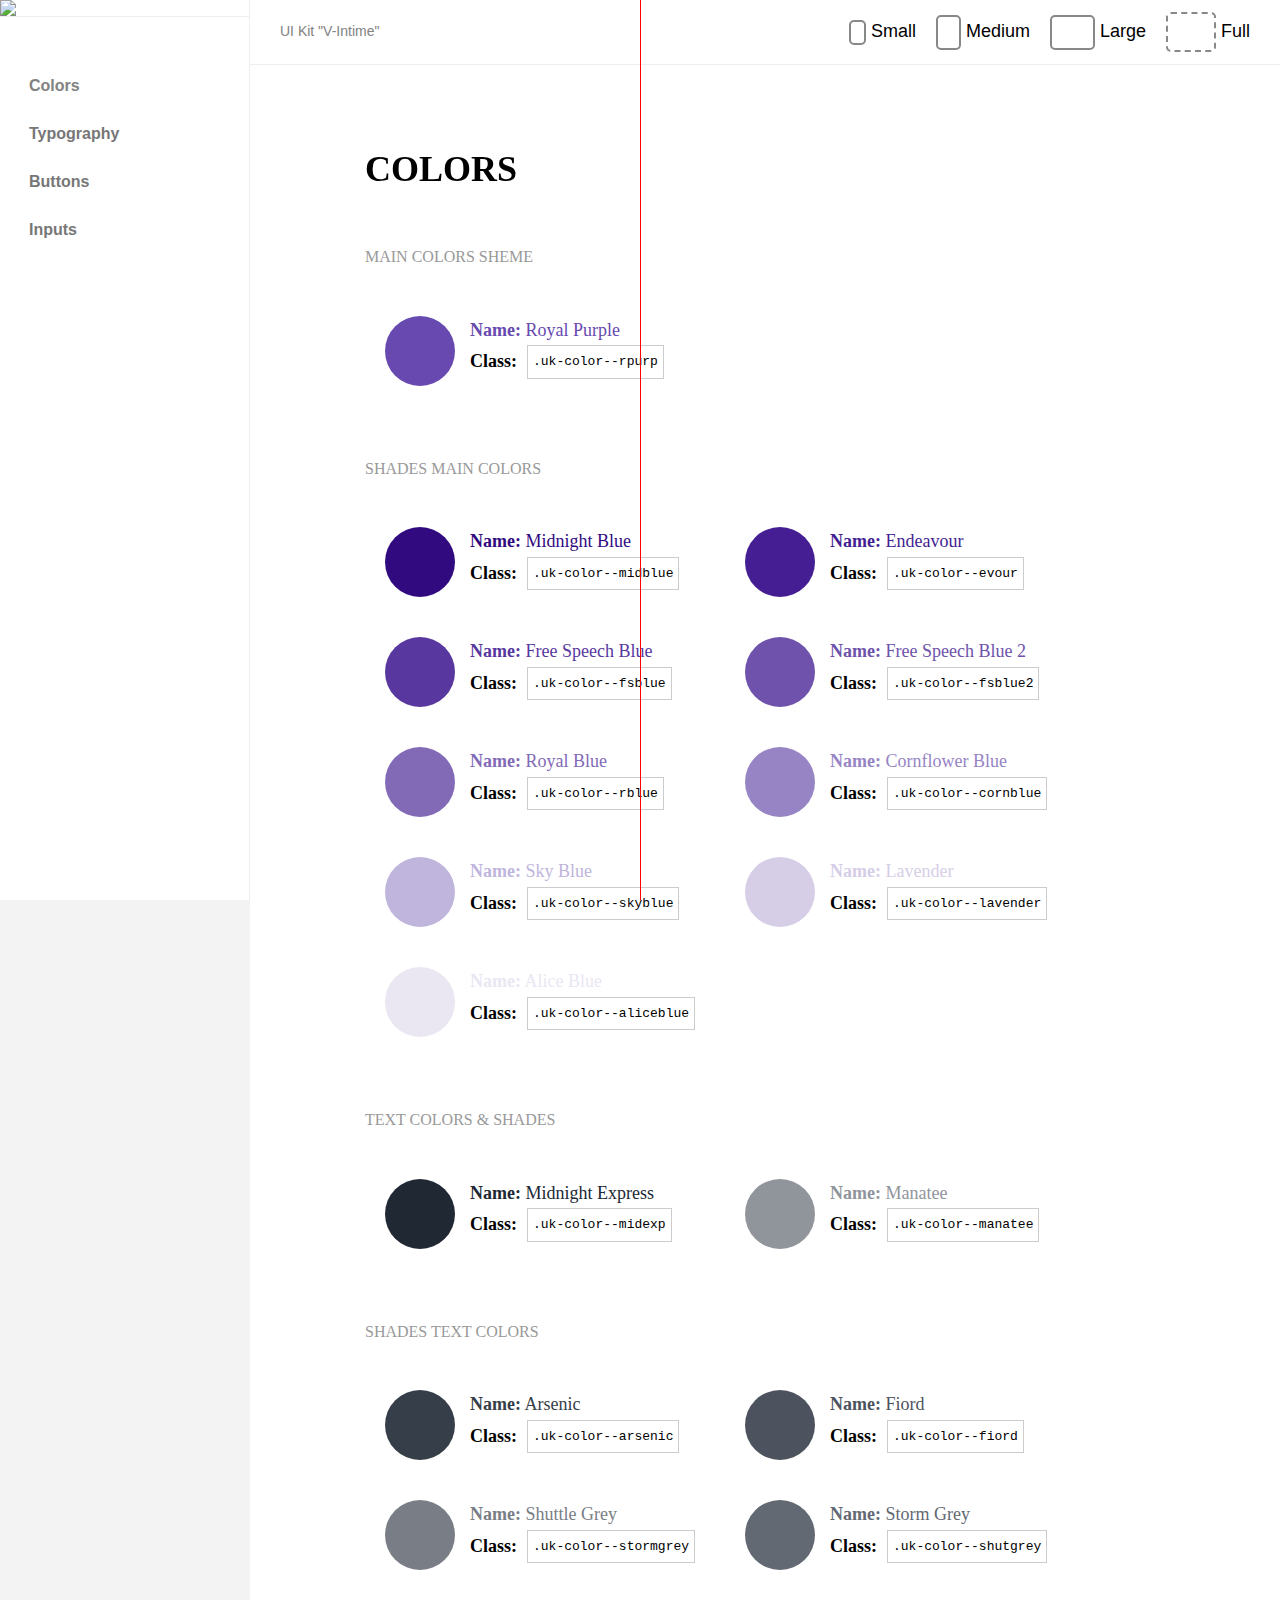
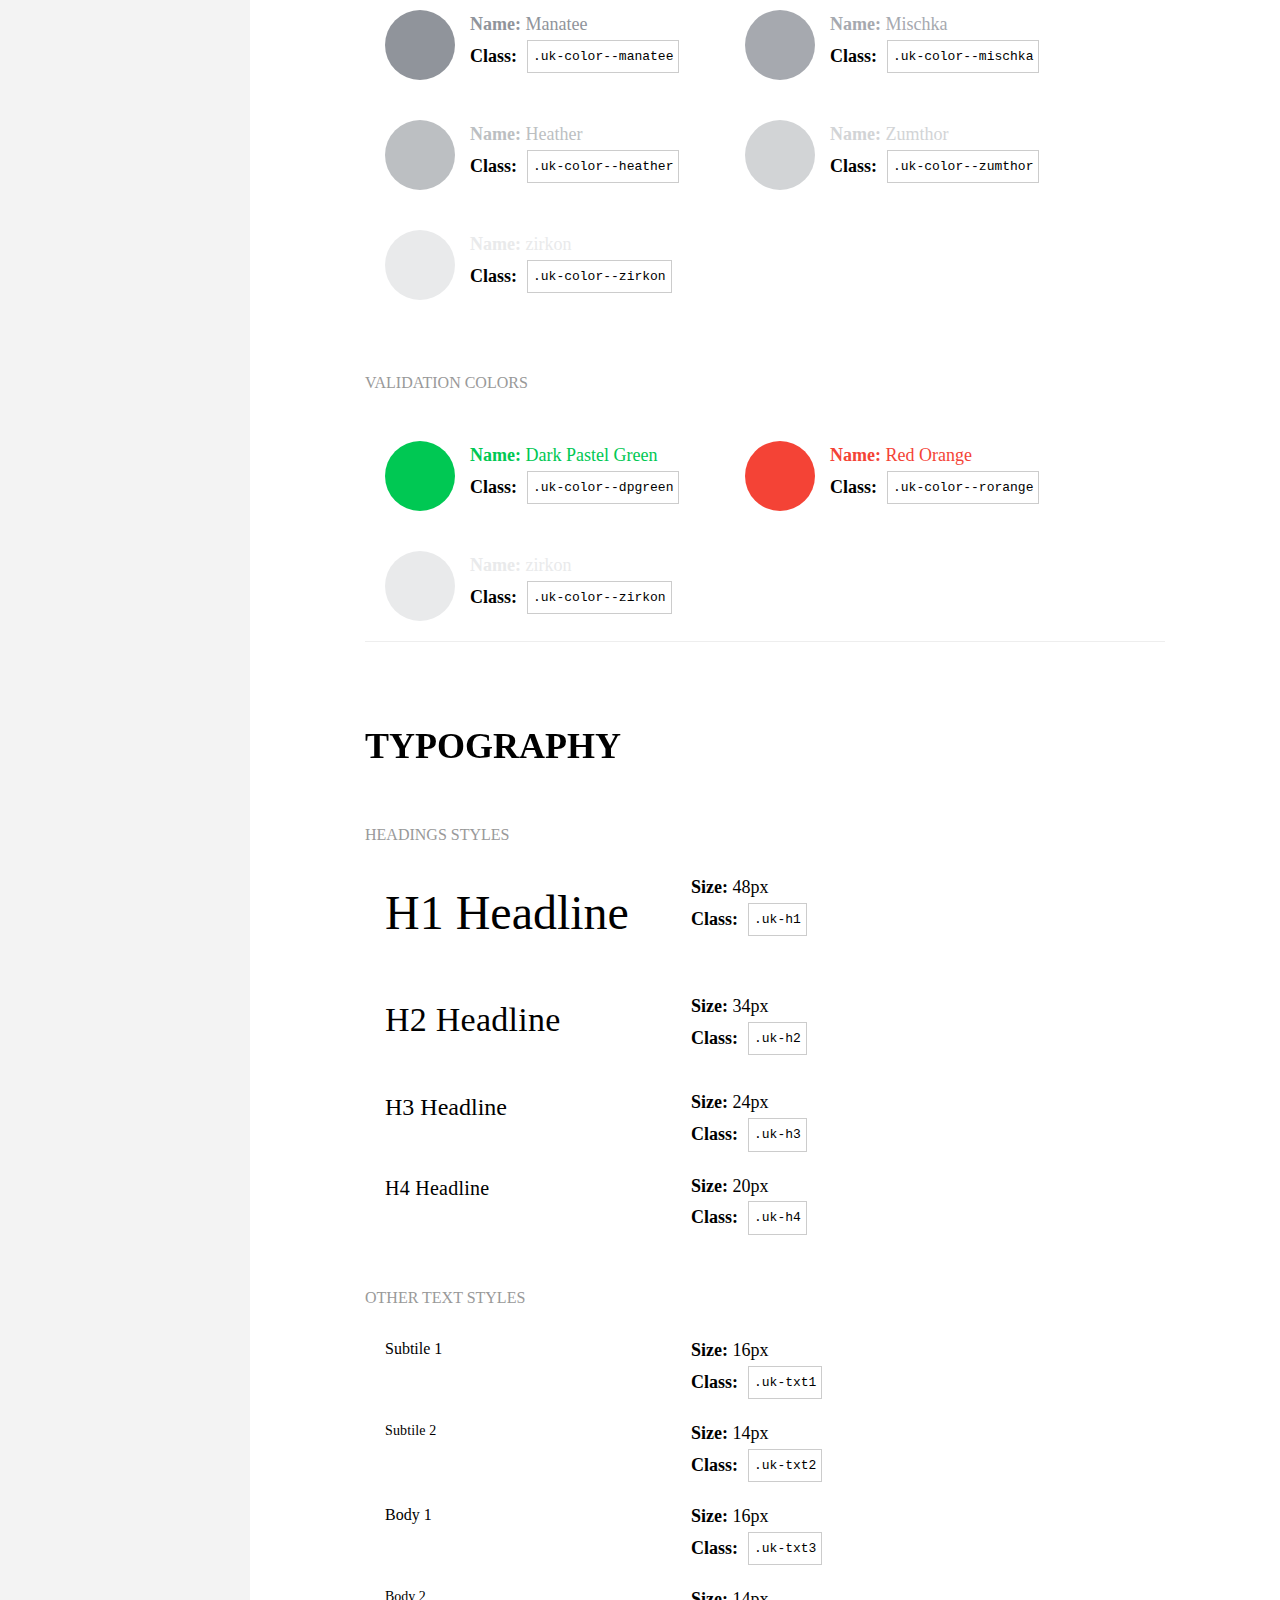
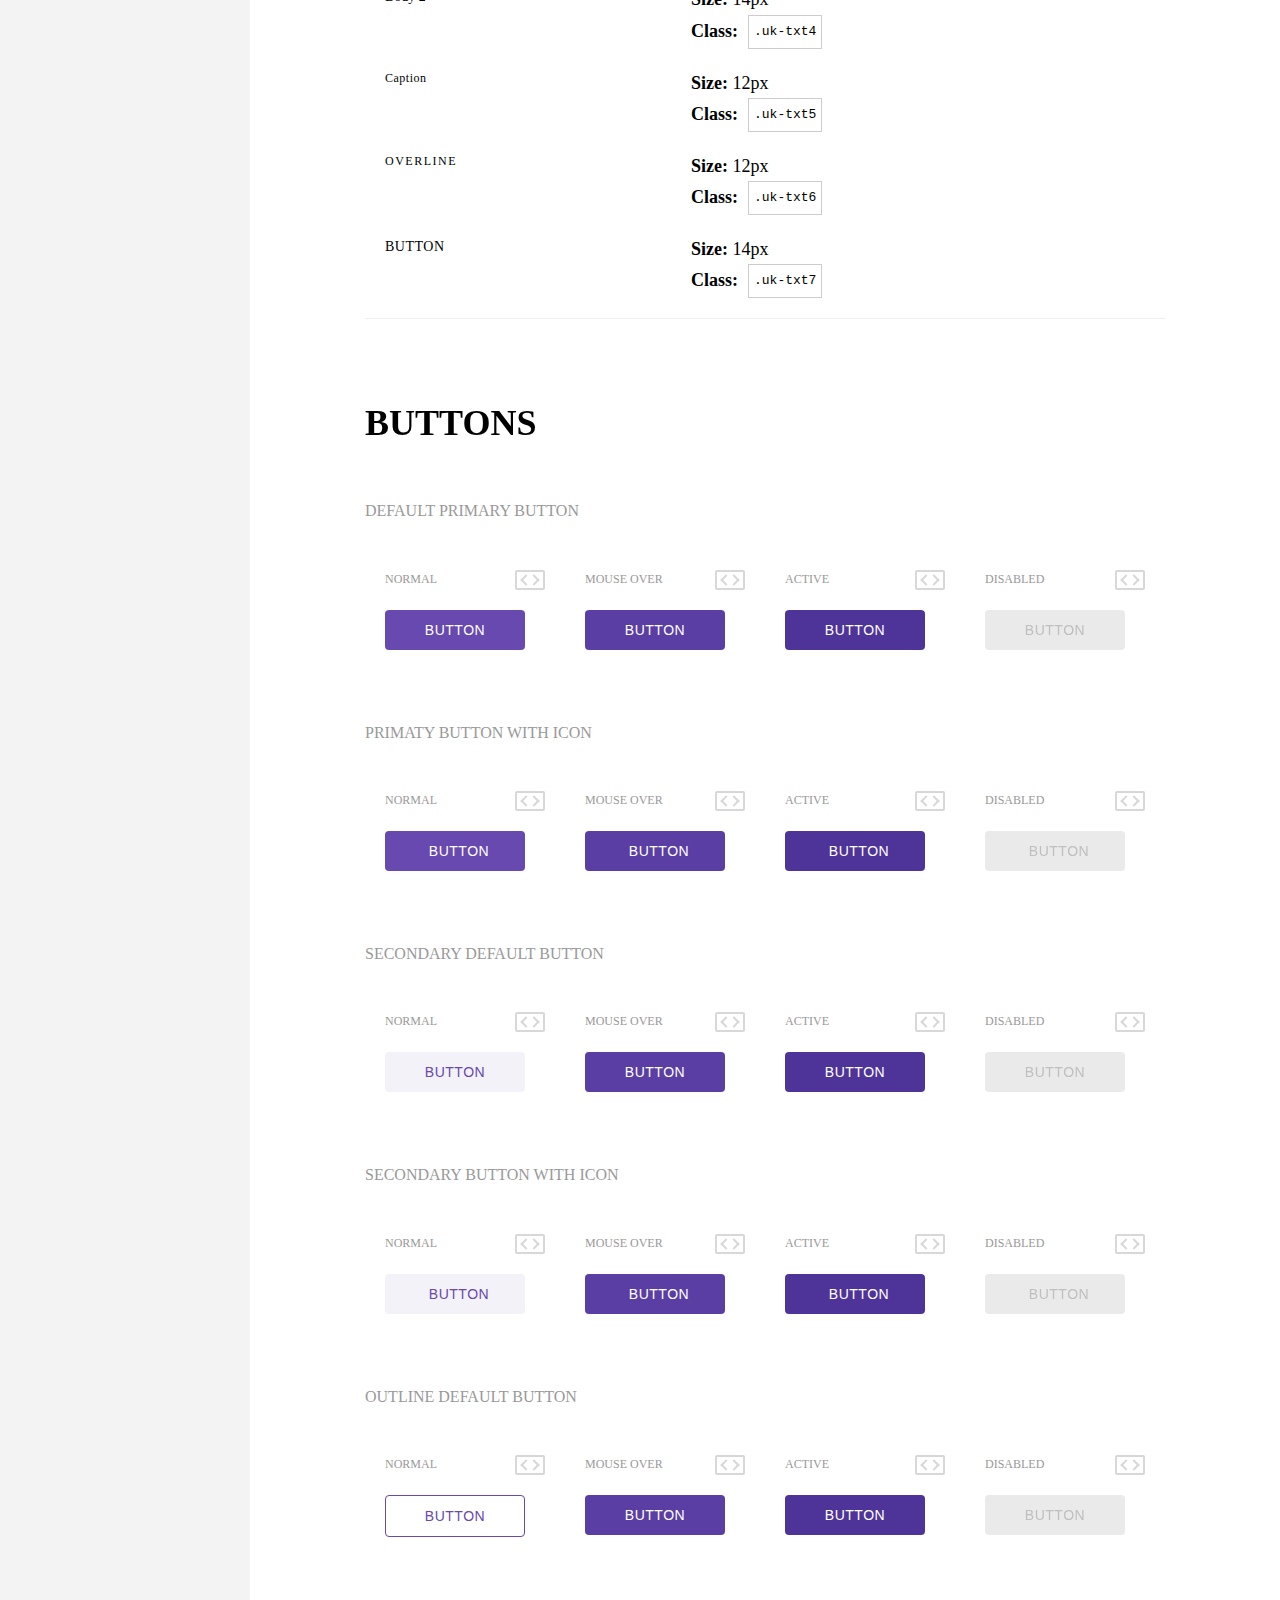
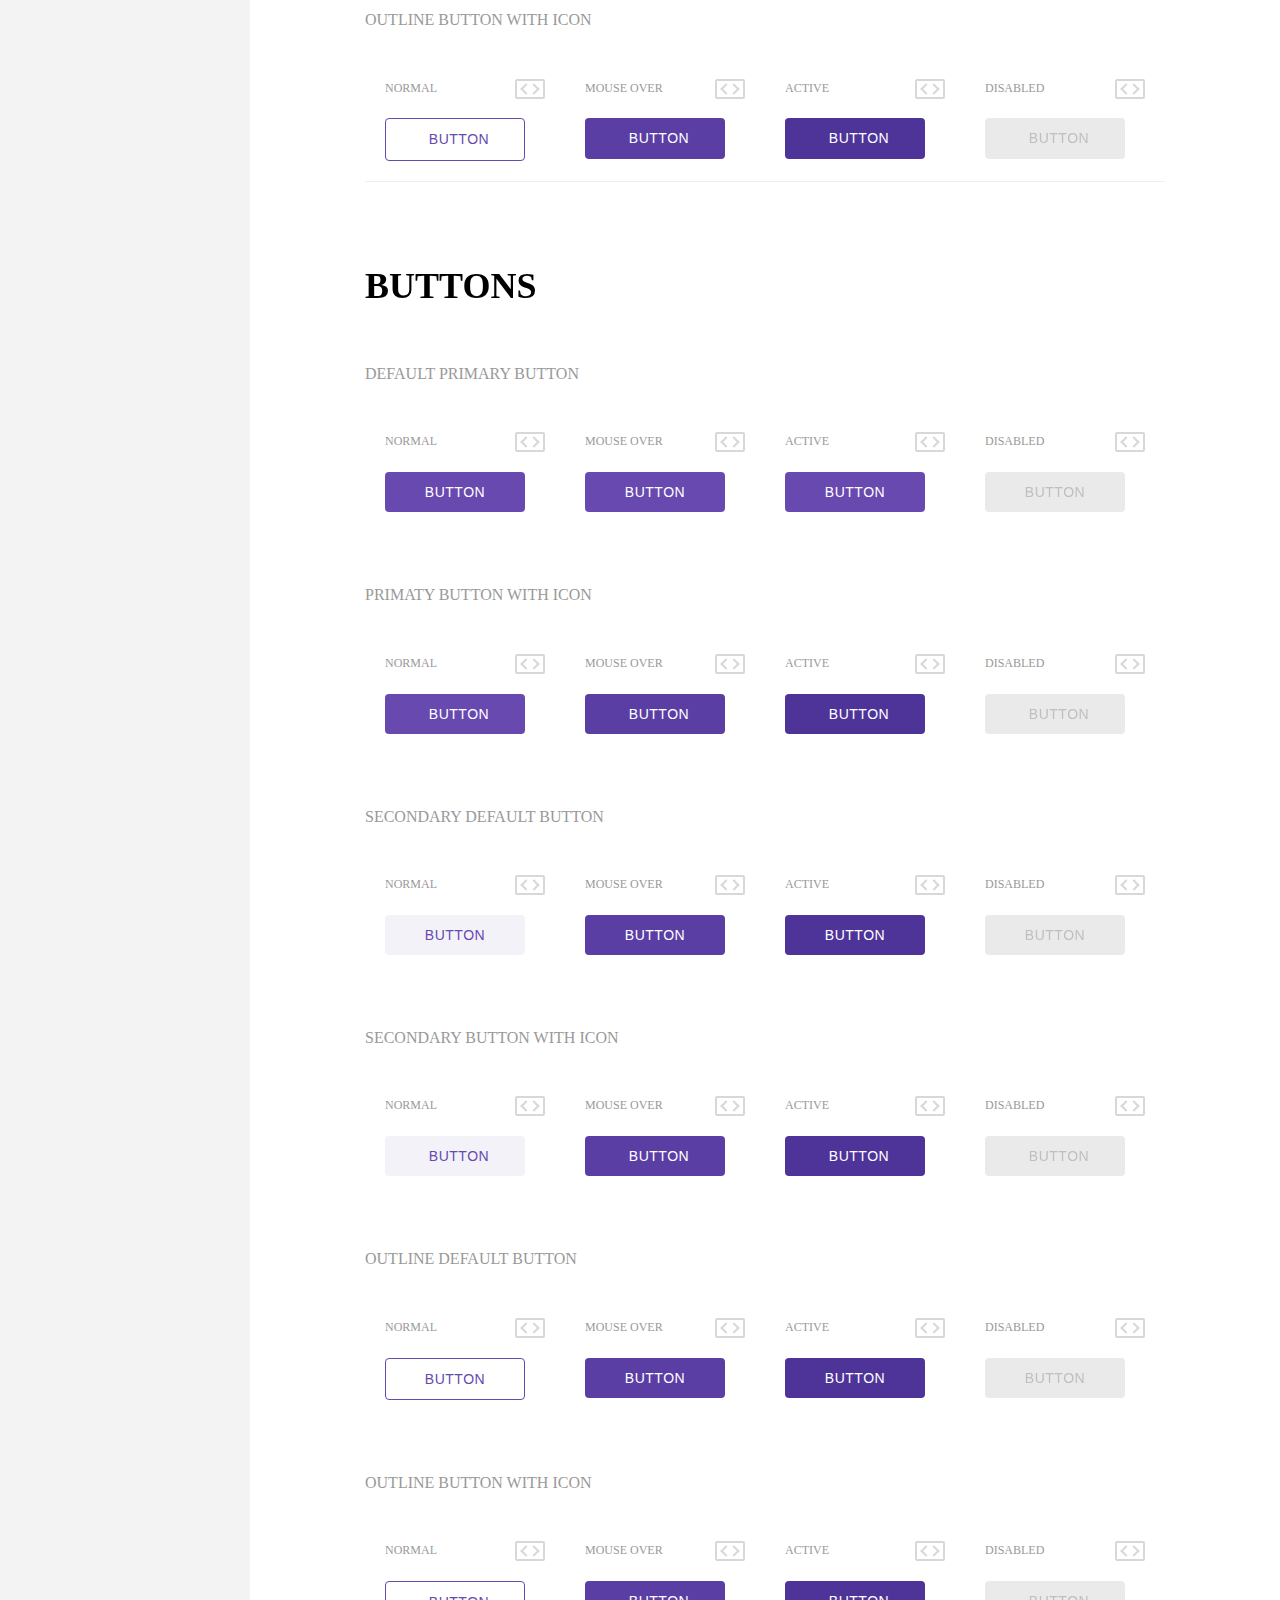
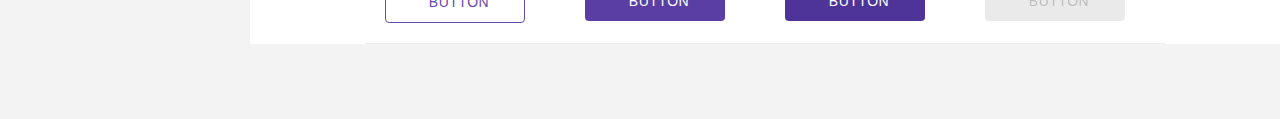
==== commit a1829554: "buttons end" ====
--- a/html/index.html
+++ b/html/index.html
@@ -32,7 +32,7 @@
 			<div class="uk-content">
     <header class="uk-header">
     <div class="uk-header__inner">
-        <div class="uk-header__copyright">UI Kit "V-Intime" 2019/6/20</div>
+        <div class="uk-header__copyright">UI Kit "V-Intime"</div>
         <ul class="uk-header__breakpoints">
             <li class="uk-header__breakpoint"><a data-size="420px"  class="uk-header__breakpoint-link uk-header__breakpoint-link--small"><span>Small</span></a></li>
             <li class="uk-header__breakpoint"><a data-size="720px"  class="uk-header__breakpoint-link uk-header__breakpoint-link--medium"><span>Medium</span></a></li>
@@ -283,6 +283,7 @@
                     
                 </div>
             </li>
+        </ul>
     </article>
     <article class="uk-section__article">
         <h3>other text styles</h3>
@@ -353,6 +354,468 @@
         </ul>
     </article>
 
+</section>
+        <section class="uk-section" id="buttons">
+    <h2 class="uk-section__title">Buttons</h2>
+    <article class="uk-section__article">
+        <h3>default primary button</h3>
+        <ul class="uk-fields uk-fields--buttons">
+            <li>
+                <div class="uk-field__info">
+                    <p>NORMAL</p>
+                    <div class="uk-field__code"><span>Code</span></div>
+                </div>
+                <button type="button" class="uk-btn">Button</button>
+                <textarea class="uk-field__markup"><button type="button" class="uk-btn">Button</button></textarea>
+            </li>
+            <li>
+                <div class="uk-field__info">
+                    <p>MOUSE OVER</p>
+                    <div class="uk-field__code"><span>Code</span></div>
+                </div>
+                <button type="button" class="uk-btn" hover>Button</button>
+                <textarea class="uk-field__markup"><button type="button" class="uk-btn">Button</button></textarea>
+            </li>
+            <li>
+                <div class="uk-field__info">
+                    <p>ACTIVE</p>
+                    <div class="uk-field__code"><span>Code</span></div>
+                </div>
+                <button type="button" class="uk-btn" active>Button</button>
+                <textarea class="uk-field__markup"><button type="button" class="uk-btn">Button</button></textarea>
+            </li>
+            <li>
+                <div class="uk-field__info">
+                    <p>DISABLED</p>
+                    <div class="uk-field__code"><span>Code</span></div>
+                </div>
+                <button type="button" class="uk-btn" disabled>Button</button>
+                <textarea class="uk-field__markup"><button type="button" class="uk-btn" disabled>Button</button></textarea>
+                <textarea class="uk-field__markup"><a class="uk-btn uk-btn--disabled">Button</a></textarea>
+            </li>
+        </ul>
+    </article>
+    <article class="uk-section__article">
+        <h3>primaty button with icon</h3>
+        <ul class="uk-fields uk-fields--buttons">
+            <li>
+                <div class="uk-field__info">
+                    <p>NORMAL</p>
+                    <div class="uk-field__code"><span>Code</span></div>
+                </div>
+                <button type="button" class="uk-btn"><i class="fa fa-play-circle"></i>Button</button>
+                <textarea class="uk-field__markup"><button type="button" class="uk-btn"><i class="fa fa-play-circle"></i>Button</button></textarea>
+            </li>
+            <li>
+                <div class="uk-field__info">
+                    <p>MOUSE OVER</p>
+                    <div class="uk-field__code"><span>Code</span></div>
+                </div>
+                <button type="button" class="uk-btn" hover><i class="fa fa-play-circle"></i>Button</button>
+                <textarea class="uk-field__markup"><button type="button" class="uk-btn"><i class="fa fa-play-circle"></i>Button</button></textarea>
+            </li>
+            <li>
+                <div class="uk-field__info">
+                    <p>ACTIVE</p>
+                    <div class="uk-field__code"><span>Code</span></div>
+                </div>
+                <button type="button" class="uk-btn" active><i class="fa fa-play-circle"></i>Button</button>
+                <textarea class="uk-field__markup"><button type="button" class="uk-btn"><i class="fa fa-play-circle"></i>Button</button></textarea>
+            </li>
+            <li>
+                <div class="uk-field__info">
+                    <p>DISABLED</p>
+                    <div class="uk-field__code"><span>Code</span></div>
+                </div>
+                <button type="button" class="uk-btn" disabled><i class="fa fa-play-circle"></i>Button</button>
+                <textarea class="uk-field__markup"><button type="button" class="uk-btn" disabled><i class="fa fa-play-circle"></i>Button</button></textarea>
+                <textarea class="uk-field__markup"><a class="uk-btn uk-btn--disabled">Button</a></textarea>
+            </li>
+        </ul>
+    </article>
+    <article class="uk-section__article">
+        <h3>secondary default button</h3>
+        <ul class="uk-fields uk-fields--buttons">
+            <li>
+                <div class="uk-field__info">
+                    <p>NORMAL</p>
+                    <div class="uk-field__code"><span>Code</span></div>
+                </div>
+                <button type="button" class="uk-btn uk-btn--light">Button</button>
+                <textarea class="uk-field__markup"><button type="button" class="uk-btn--light">Button</button></textarea>
+            </li>
+            <li>
+                <div class="uk-field__info">
+                    <p>MOUSE OVER</p>
+                    <div class="uk-field__code"><span>Code</span></div>
+                </div>
+                <button type="button" class="uk-btn" hover>Button</button>
+                <textarea class="uk-field__markup"><button type="button" class="uk-btn">Button</button></textarea>
+            </li>
+            <li>
+                <div class="uk-field__info">
+                    <p>ACTIVE</p>
+                    <div class="uk-field__code"><span>Code</span></div>
+                </div>
+                <button type="button" class="uk-btn" active>Button</button>
+                <textarea class="uk-field__markup"><button type="button" class="uk-btn">Button</button></textarea>
+            </li>
+            <li>
+                <div class="uk-field__info">
+                    <p>DISABLED</p>
+                    <div class="uk-field__code"><span>Code</span></div>
+                </div>
+                <button type="button" class="uk-btn" disabled>Button</button>
+                <textarea class="uk-field__markup"><button type="button" class="uk-btn" disabled>Button</button></textarea>
+                <textarea class="uk-field__markup"><a class="uk-btn uk-btn--disabled">Button</a></textarea>
+            </li>
+        </ul>
+    </article>
+    <article class="uk-section__article">
+        <h3>secondary button with icon</h3>
+        <ul class="uk-fields uk-fields--buttons">
+            <li>
+                <div class="uk-field__info">
+                    <p>NORMAL</p>
+                    <div class="uk-field__code"><span>Code</span></div>
+                </div>
+                <button type="button" class="uk-btn uk-btn--light"><i class="fa fa-play-circle"></i>Button</button>
+                <textarea class="uk-field__markup"><button type="button" class="uk-btn uk-btn--light"><i class="fa fa-play-circle"></i>Button</button></textarea>
+            </li>
+            <li>
+                <div class="uk-field__info">
+                    <p>MOUSE OVER</p>
+                    <div class="uk-field__code"><span>Code</span></div>
+                </div>
+                <button type="button" class="uk-btn" hover><i class="fa fa-play-circle"></i>Button</button>
+                <textarea class="uk-field__markup"><button type="button" class="uk-btn"><i class="fa fa-play-circle"></i>Button</button></textarea>
+            </li>
+            <li>
+                <div class="uk-field__info">
+                    <p>ACTIVE</p>
+                    <div class="uk-field__code"><span>Code</span></div>
+                </div>
+                <button type="button" class="uk-btn" active><i class="fa fa-play-circle"></i>Button</button>
+                <textarea class="uk-field__markup"><button type="button" class="uk-btn"><i class="fa fa-play-circle"></i>Button</button></textarea>
+            </li>
+            <li>
+                <div class="uk-field__info">
+                    <p>DISABLED</p>
+                    <div class="uk-field__code"><span>Code</span></div>
+                </div>
+                <button type="button" class="uk-btn" disabled><i class="fa fa-play-circle"></i>Button</button>
+                <textarea class="uk-field__markup"><button type="button" class="uk-btn" disabled><i class="fa fa-play-circle"></i>Button</button></textarea>
+                <textarea class="uk-field__markup"><a class="uk-btn uk-btn--disabled">Button</a></textarea>
+            </li>
+        </ul>
+    </article>
+    <article class="uk-section__article">
+        <h3>outline default button</h3>
+        <ul class="uk-fields uk-fields--buttons">
+            <li>
+                <div class="uk-field__info">
+                    <p>NORMAL</p>
+                    <div class="uk-field__code"><span>Code</span></div>
+                </div>
+                <button type="button" class="uk-btn uk-btn--outline">Button</button>
+                <textarea class="uk-field__markup"><button type="button" class="uk-btn--outline">Button</button></textarea>
+            </li>
+            <li>
+                <div class="uk-field__info">
+                    <p>MOUSE OVER</p>
+                    <div class="uk-field__code"><span>Code</span></div>
+                </div>
+                <button type="button" class="uk-btn" hover>Button</button>
+                <textarea class="uk-field__markup"><button type="button" class="uk-btn">Button</button></textarea>
+            </li>
+            <li>
+                <div class="uk-field__info">
+                    <p>ACTIVE</p>
+                    <div class="uk-field__code"><span>Code</span></div>
+                </div>
+                <button type="button" class="uk-btn" active>Button</button>
+                <textarea class="uk-field__markup"><button type="button" class="uk-btn">Button</button></textarea>
+            </li>
+            <li>
+                <div class="uk-field__info">
+                    <p>DISABLED</p>
+                    <div class="uk-field__code"><span>Code</span></div>
+                </div>
+                <button type="button" class="uk-btn" disabled>Button</button>
+                <textarea class="uk-field__markup"><button type="button" class="uk-btn" disabled>Button</button></textarea>
+                <textarea class="uk-field__markup"><a class="uk-btn uk-btn--disabled">Button</a></textarea>
+            </li>
+        </ul>
+    </article>
+    <article class="uk-section__article">
+        <h3>outline button with icon</h3>
+        <ul class="uk-fields uk-fields--buttons">
+            <li>
+                <div class="uk-field__info">
+                    <p>NORMAL</p>
+                    <div class="uk-field__code"><span>Code</span></div>
+                </div>
+                <button type="button" class="uk-btn uk-btn--outline"><i class="fa fa-play-circle"></i>Button</button>
+                <textarea class="uk-field__markup"><button type="button" class="uk-btn uk-btn--outline"><i class="fa fa-play-circle"></i>Button</button></textarea>
+            </li>
+            <li>
+                <div class="uk-field__info">
+                    <p>MOUSE OVER</p>
+                    <div class="uk-field__code"><span>Code</span></div>
+                </div>
+                <button type="button" class="uk-btn" hover><i class="fa fa-play-circle"></i>Button</button>
+                <textarea class="uk-field__markup"><button type="button" class="uk-btn"><i class="fa fa-play-circle"></i>Button</button></textarea>
+            </li>
+            <li>
+                <div class="uk-field__info">
+                    <p>ACTIVE</p>
+                    <div class="uk-field__code"><span>Code</span></div>
+                </div>
+                <button type="button" class="uk-btn" active><i class="fa fa-play-circle"></i>Button</button>
+                <textarea class="uk-field__markup"><button type="button" class="uk-btn"><i class="fa fa-play-circle"></i>Button</button></textarea>
+            </li>
+            <li>
+                <div class="uk-field__info">
+                    <p>DISABLED</p>
+                    <div class="uk-field__code"><span>Code</span></div>
+                </div>
+                <button type="button" class="uk-btn uk-btn" disabled><i class="fa fa-play-circle"></i>Button</button>
+                <textarea class="uk-field__markup"><button type="button" class="uk-btn" disabled><i class="fa fa-play-circle"></i>Button</button></textarea>
+                <textarea class="uk-field__markup"><a class="uk-btn uk-btn--disabled">Button</a></textarea>
+            </li>
+        </ul>
+    </article>
+</section>
+        <section class="uk-section" id="inputs">
+    <h2 class="uk-section__title">Buttons</h2>
+    <article class="uk-section__article">
+        <h3>default primary button</h3>
+        <ul class="uk-fields uk-fields--inputs">
+            <li>
+                <div class="uk-field__info">
+                    <p>NORMAL</p>
+                    <div class="uk-field__code"><span>Code</span></div>
+                </div>
+                <button type="button" class="uk-btn">Button</button>
+                <textarea class="uk-field__markup"><button type="button" class="uk-btn">Button</button></textarea>
+            </li>
+            <li>
+                <div class="uk-field__info">
+                    <p>MOUSE OVER</p>
+                    <div class="uk-field__code"><span>Code</span></div>
+                </div>
+                <button type="button" class="uk-btn" hover>Button</button>
+                <textarea class="uk-field__markup"><button type="button" class="uk-btn">Button</button></textarea>
+            </li>
+            <li>
+                <div class="uk-field__info">
+                    <p>ACTIVE</p>
+                    <div class="uk-field__code"><span>Code</span></div>
+                </div>
+                <button type="button" class="uk-btn" active>Button</button>
+                <textarea class="uk-field__markup"><button type="button" class="uk-btn">Button</button></textarea>
+            </li>
+            <li>
+                <div class="uk-field__info">
+                    <p>DISABLED</p>
+                    <div class="uk-field__code"><span>Code</span></div>
+                </div>
+                <button type="button" class="uk-btn" disabled>Button</button>
+                <textarea class="uk-field__markup"><button type="button" class="uk-btn" disabled>Button</button></textarea>
+                <textarea class="uk-field__markup"><a class="uk-btn uk-btn--disabled">Button</a></textarea>
+            </li>
+        </ul>
+    </article>
+    <article class="uk-section__article">
+        <h3>primaty button with icon</h3>
+        <ul class="uk-fields uk-fields--buttons">
+            <li>
+                <div class="uk-field__info">
+                    <p>NORMAL</p>
+                    <div class="uk-field__code"><span>Code</span></div>
+                </div>
+                <button type="button" class="uk-btn"><i class="fa fa-play-circle"></i>Button</button>
+                <textarea class="uk-field__markup"><button type="button" class="uk-btn"><i class="fa fa-play-circle"></i>Button</button></textarea>
+            </li>
+            <li>
+                <div class="uk-field__info">
+                    <p>MOUSE OVER</p>
+                    <div class="uk-field__code"><span>Code</span></div>
+                </div>
+                <button type="button" class="uk-btn" hover><i class="fa fa-play-circle"></i>Button</button>
+                <textarea class="uk-field__markup"><button type="button" class="uk-btn"><i class="fa fa-play-circle"></i>Button</button></textarea>
+            </li>
+            <li>
+                <div class="uk-field__info">
+                    <p>ACTIVE</p>
+                    <div class="uk-field__code"><span>Code</span></div>
+                </div>
+                <button type="button" class="uk-btn" active><i class="fa fa-play-circle"></i>Button</button>
+                <textarea class="uk-field__markup"><button type="button" class="uk-btn"><i class="fa fa-play-circle"></i>Button</button></textarea>
+            </li>
+            <li>
+                <div class="uk-field__info">
+                    <p>DISABLED</p>
+                    <div class="uk-field__code"><span>Code</span></div>
+                </div>
+                <button type="button" class="uk-btn" disabled><i class="fa fa-play-circle"></i>Button</button>
+                <textarea class="uk-field__markup"><button type="button" class="uk-btn" disabled><i class="fa fa-play-circle"></i>Button</button></textarea>
+                <textarea class="uk-field__markup"><a class="uk-btn uk-btn--disabled">Button</a></textarea>
+            </li>
+        </ul>
+    </article>
+    <article class="uk-section__article">
+        <h3>secondary default button</h3>
+        <ul class="uk-fields uk-fields--buttons">
+            <li>
+                <div class="uk-field__info">
+                    <p>NORMAL</p>
+                    <div class="uk-field__code"><span>Code</span></div>
+                </div>
+                <button type="button" class="uk-btn uk-btn--light">Button</button>
+                <textarea class="uk-field__markup"><button type="button" class="uk-btn--light">Button</button></textarea>
+            </li>
+            <li>
+                <div class="uk-field__info">
+                    <p>MOUSE OVER</p>
+                    <div class="uk-field__code"><span>Code</span></div>
+                </div>
+                <button type="button" class="uk-btn" hover>Button</button>
+                <textarea class="uk-field__markup"><button type="button" class="uk-btn">Button</button></textarea>
+            </li>
+            <li>
+                <div class="uk-field__info">
+                    <p>ACTIVE</p>
+                    <div class="uk-field__code"><span>Code</span></div>
+                </div>
+                <button type="button" class="uk-btn" active>Button</button>
+                <textarea class="uk-field__markup"><button type="button" class="uk-btn">Button</button></textarea>
+            </li>
+            <li>
+                <div class="uk-field__info">
+                    <p>DISABLED</p>
+                    <div class="uk-field__code"><span>Code</span></div>
+                </div>
+                <button type="button" class="uk-btn" disabled>Button</button>
+                <textarea class="uk-field__markup"><button type="button" class="uk-btn" disabled>Button</button></textarea>
+                <textarea class="uk-field__markup"><a class="uk-btn uk-btn--disabled">Button</a></textarea>
+            </li>
+        </ul>
+    </article>
+    <article class="uk-section__article">
+        <h3>secondary button with icon</h3>
+        <ul class="uk-fields uk-fields--buttons">
+            <li>
+                <div class="uk-field__info">
+                    <p>NORMAL</p>
+                    <div class="uk-field__code"><span>Code</span></div>
+                </div>
+                <button type="button" class="uk-btn uk-btn--light"><i class="fa fa-play-circle"></i>Button</button>
+                <textarea class="uk-field__markup"><button type="button" class="uk-btn uk-btn--light"><i class="fa fa-play-circle"></i>Button</button></textarea>
+            </li>
+            <li>
+                <div class="uk-field__info">
+                    <p>MOUSE OVER</p>
+                    <div class="uk-field__code"><span>Code</span></div>
+                </div>
+                <button type="button" class="uk-btn" hover><i class="fa fa-play-circle"></i>Button</button>
+                <textarea class="uk-field__markup"><button type="button" class="uk-btn"><i class="fa fa-play-circle"></i>Button</button></textarea>
+            </li>
+            <li>
+                <div class="uk-field__info">
+                    <p>ACTIVE</p>
+                    <div class="uk-field__code"><span>Code</span></div>
+                </div>
+                <button type="button" class="uk-btn" active><i class="fa fa-play-circle"></i>Button</button>
+                <textarea class="uk-field__markup"><button type="button" class="uk-btn"><i class="fa fa-play-circle"></i>Button</button></textarea>
+            </li>
+            <li>
+                <div class="uk-field__info">
+                    <p>DISABLED</p>
+                    <div class="uk-field__code"><span>Code</span></div>
+                </div>
+                <button type="button" class="uk-btn" disabled><i class="fa fa-play-circle"></i>Button</button>
+                <textarea class="uk-field__markup"><button type="button" class="uk-btn" disabled><i class="fa fa-play-circle"></i>Button</button></textarea>
+                <textarea class="uk-field__markup"><a class="uk-btn uk-btn--disabled">Button</a></textarea>
+            </li>
+        </ul>
+    </article>
+    <article class="uk-section__article">
+        <h3>outline default button</h3>
+        <ul class="uk-fields uk-fields--buttons">
+            <li>
+                <div class="uk-field__info">
+                    <p>NORMAL</p>
+                    <div class="uk-field__code"><span>Code</span></div>
+                </div>
+                <button type="button" class="uk-btn uk-btn--outline">Button</button>
+                <textarea class="uk-field__markup"><button type="button" class="uk-btn--outline">Button</button></textarea>
+            </li>
+            <li>
+                <div class="uk-field__info">
+                    <p>MOUSE OVER</p>
+                    <div class="uk-field__code"><span>Code</span></div>
+                </div>
+                <button type="button" class="uk-btn" hover>Button</button>
+                <textarea class="uk-field__markup"><button type="button" class="uk-btn">Button</button></textarea>
+            </li>
+            <li>
+                <div class="uk-field__info">
+                    <p>ACTIVE</p>
+                    <div class="uk-field__code"><span>Code</span></div>
+                </div>
+                <button type="button" class="uk-btn" active>Button</button>
+                <textarea class="uk-field__markup"><button type="button" class="uk-btn">Button</button></textarea>
+            </li>
+            <li>
+                <div class="uk-field__info">
+                    <p>DISABLED</p>
+                    <div class="uk-field__code"><span>Code</span></div>
+                </div>
+                <button type="button" class="uk-btn" disabled>Button</button>
+                <textarea class="uk-field__markup"><button type="button" class="uk-btn" disabled>Button</button></textarea>
+                <textarea class="uk-field__markup"><a class="uk-btn uk-btn--disabled">Button</a></textarea>
+            </li>
+        </ul>
+    </article>
+    <article class="uk-section__article">
+        <h3>outline button with icon</h3>
+        <ul class="uk-fields uk-fields--buttons">
+            <li>
+                <div class="uk-field__info">
+                    <p>NORMAL</p>
+                    <div class="uk-field__code"><span>Code</span></div>
+                </div>
+                <button type="button" class="uk-btn uk-btn--outline"><i class="fa fa-play-circle"></i>Button</button>
+                <textarea class="uk-field__markup"><button type="button" class="uk-btn uk-btn--outline"><i class="fa fa-play-circle"></i>Button</button></textarea>
+            </li>
+            <li>
+                <div class="uk-field__info">
+                    <p>MOUSE OVER</p>
+                    <div class="uk-field__code"><span>Code</span></div>
+                </div>
+                <button type="button" class="uk-btn" hover><i class="fa fa-play-circle"></i>Button</button>
+                <textarea class="uk-field__markup"><button type="button" class="uk-btn"><i class="fa fa-play-circle"></i>Button</button></textarea>
+            </li>
+            <li>
+                <div class="uk-field__info">
+                    <p>ACTIVE</p>
+                    <div class="uk-field__code"><span>Code</span></div>
+                </div>
+                <button type="button" class="uk-btn" active><i class="fa fa-play-circle"></i>Button</button>
+                <textarea class="uk-field__markup"><button type="button" class="uk-btn"><i class="fa fa-play-circle"></i>Button</button></textarea>
+            </li>
+            <li>
+                <div class="uk-field__info">
+                    <p>DISABLED</p>
+                    <div class="uk-field__code"><span>Code</span></div>
+                </div>
+                <button type="button" class="uk-btn uk-btn" disabled><i class="fa fa-play-circle"></i>Button</button>
+                <textarea class="uk-field__markup"><button type="button" class="uk-btn" disabled><i class="fa fa-play-circle"></i>Button</button></textarea>
+                <textarea class="uk-field__markup"><a class="uk-btn uk-btn--disabled">Button</a></textarea>
+            </li>
+        </ul>
+    </article>
 </section>
     </div>
 </div>
--- a/css/main.css
+++ b/css/main.css
@@ -145,19 +145,23 @@
 
 .uk-section {
   color: #000;
-  padding: 75px 0;
   width: 100%;
   max-width: 80%;
-  margin: 0 auto;
+  margin: 75px auto;
   border-bottom: 1px solid #eee;
   font-family: "Roboto";
 }
 
 .uk-section__title {
+  position: -webkit-sticky;
+  position: sticky;
+  top: 9px;
+  max-width: 350px;
   margin-bottom: 45px;
   font-weight: 900;
   font-size: 36px;
   color: #000;
+  z-index: 3;
   text-transform: uppercase;
 }
 
@@ -319,17 +323,93 @@
   flex-basis: 40%;
 }
 
-.uk-typoglist li i {
-  width: 70px;
-  height: 70px;
-  margin-right: 15px;
+.uk-fields {
+  margin: 0;
+  display: flex;
+  flex-wrap: wrap;
+}
+
+.uk-fields li {
+  margin: 20px;
+  flex-basis: calc(25% - 40px);
+  max-width: 350px;
+  flex-grow: 1;
+}
+
+.uk-fields li.uk-code--opened .uk-field__markup {
   display: block;
-  border-radius: 50%;
+}
+
+.uk-fields li p {
+  margin: 0 0 20px 0;
+  color: #999;
+  font-size: 12px;
+}
+
+.uk-fields__info {
+  display: flex;
+}
+
+.uk-fields--buttons .uk-btn[hover] {
+  background: #5A3EA4 !important;
+  color: #fff !important;
+}
+
+.uk-fields--buttons .uk-btn[active] {
+  background: #4E3499 !important;
+  color: #fff !important;
+}
+
+.uk-field__info {
+  display: flex;
+  justify-content: space-between;
+  max-width: 240px;
+}
+
+.uk-field__code {
   flex-shrink: 0;
 }
 
-.uk-typoglist li p {
-  margin: 0;
+.uk-field__code span {
+  display: flex;
+  justify-content: center;
+  align-items: center;
+  width: 30px;
+  height: 20px;
+  border: 2px solid #d8d8d8;
+  border-radius: 2px;
+  font-size: 0;
+  cursor: pointer;
+}
+
+.uk-field__code span::before, .uk-field__code span::after {
+  content: "";
+  border: solid #d8d8d8;
+  border-width: 0 2px 2px 0;
+  display: inline-block;
+  padding: 3px;
+}
+
+.uk-field__code span::before {
+  -webkit-transform: rotate(135deg);
+          transform: rotate(135deg);
+}
+
+.uk-field__code span::after {
+  -webkit-transform: rotate(-45deg);
+          transform: rotate(-45deg);
+}
+
+.uk-field__markup {
+  display: none;
+  width: 100%;
+  background: #f5f2f0;
+  padding: 10px;
+  margin: 10px 0 0 0;
+  overflow-y: auto;
+  min-height: 50px;
+  font-size: 13px;
+  text-align: left;
 }
 
 :root {
@@ -769,3 +849,73 @@
   font-size: 14px !important;
   letter-spacing: 0.5px;
 }
+
+/* Buttons */
+.uk-btn {
+  background: #6749af !important;
+  display: inline-flex;
+  align-items: center;
+  justify-content: center;
+  padding: 11px 30px;
+  line-height: 1.3;
+  text-transform: uppercase;
+  min-width: 140px;
+  font-family: 'Roboto', sans-serif;
+  font-size: 14px;
+  font-weight: 500;
+  font-style: normal;
+  letter-spacing: 0.5px;
+  text-align: center;
+  color: #ffffff !important;
+  text-decoration: none !important;
+  cursor: pointer;
+  border-radius: 4px;
+  -webkit-user-select: none;
+     -moz-user-select: none;
+      -ms-user-select: none;
+          user-select: none;
+  transition: background 0.3s, color 0.3s;
+}
+
+.uk-btn:hover {
+  background: #5A3EA4 !important;
+  color: #fff !important;
+}
+
+.uk-btn:active {
+  background: #4E3499 !important;
+  color: #fff !important;
+}
+
+.uk-btn i {
+  margin-right: 8px;
+  font-size: 16px;
+}
+
+.uk-btn--light {
+  background: #f4f2f9 !important;
+  color: #6749af !important;
+}
+
+.uk-btn--outline {
+  background: #fff !important;
+  color: #6749af !important;
+  border: solid 1px #6749af !important;
+}
+
+.uk-btn[disabled], .uk-btn--disabled {
+  background: #e9eaeb !important;
+  color: #bcbfc2 !important;
+  border-color: #e9eaeb !important;
+  cursor: default;
+  -webkit-filter: grayscale(1);
+          filter: grayscale(1);
+}
+
+.uk-btn[disabled]:hover, .uk-btn[disabled]:active, .uk-btn--disabled:hover, .uk-btn--disabled:active {
+  background: #e9eaeb !important;
+  color: #bcbfc2 !important;
+  cursor: default;
+  -webkit-filter: grayscale(1);
+          filter: grayscale(1);
+}
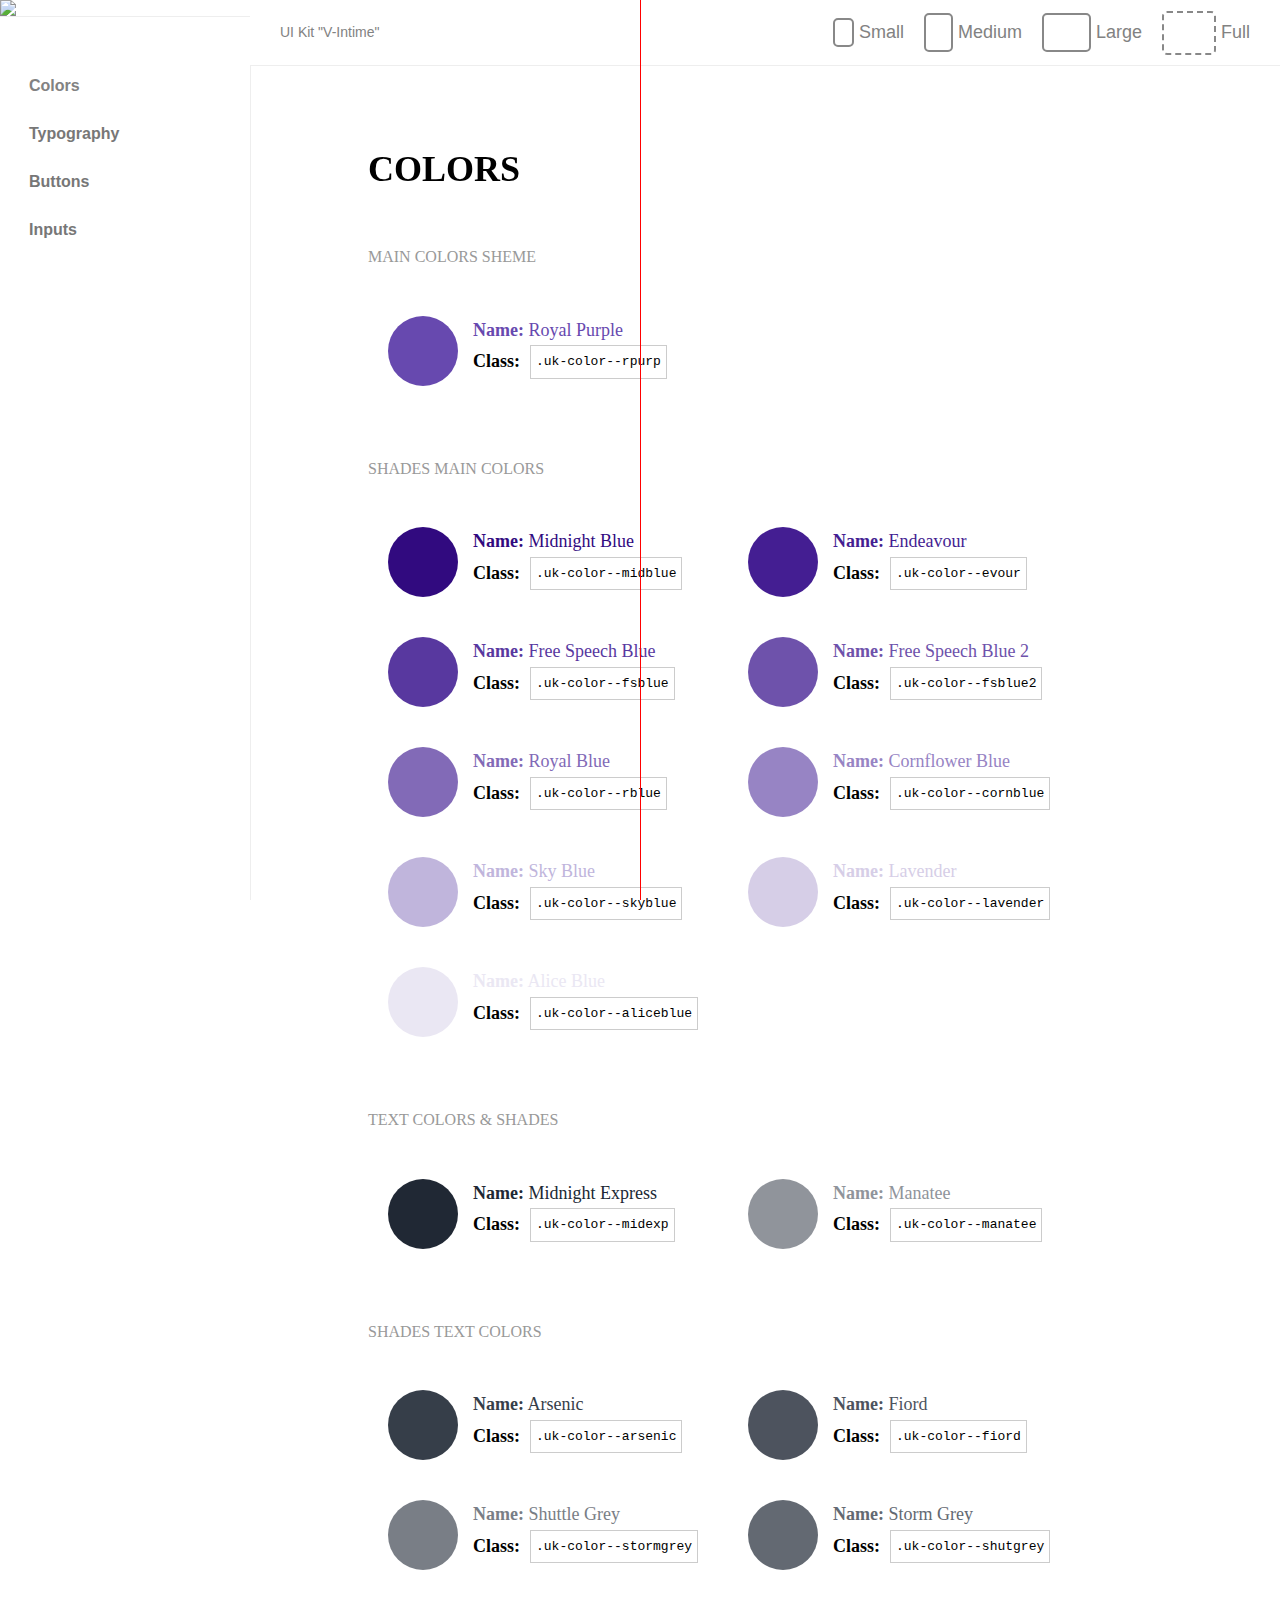
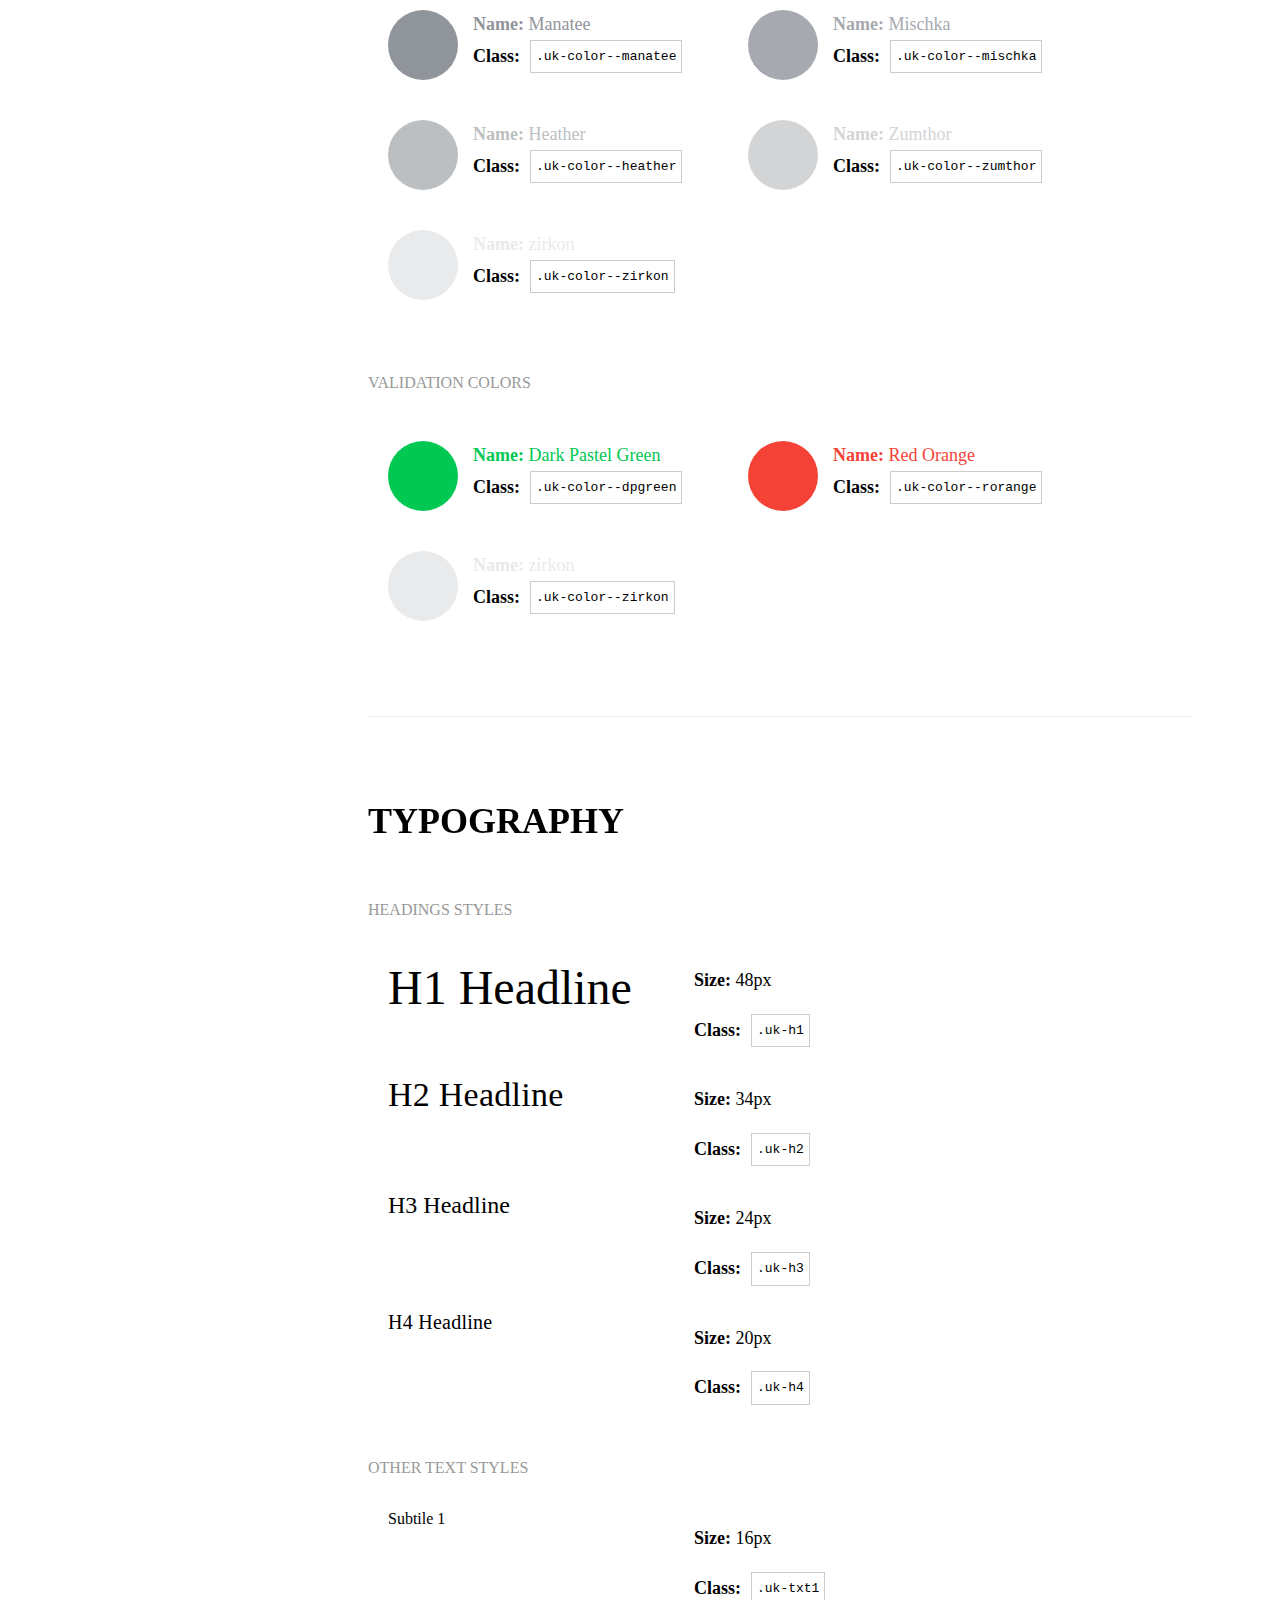
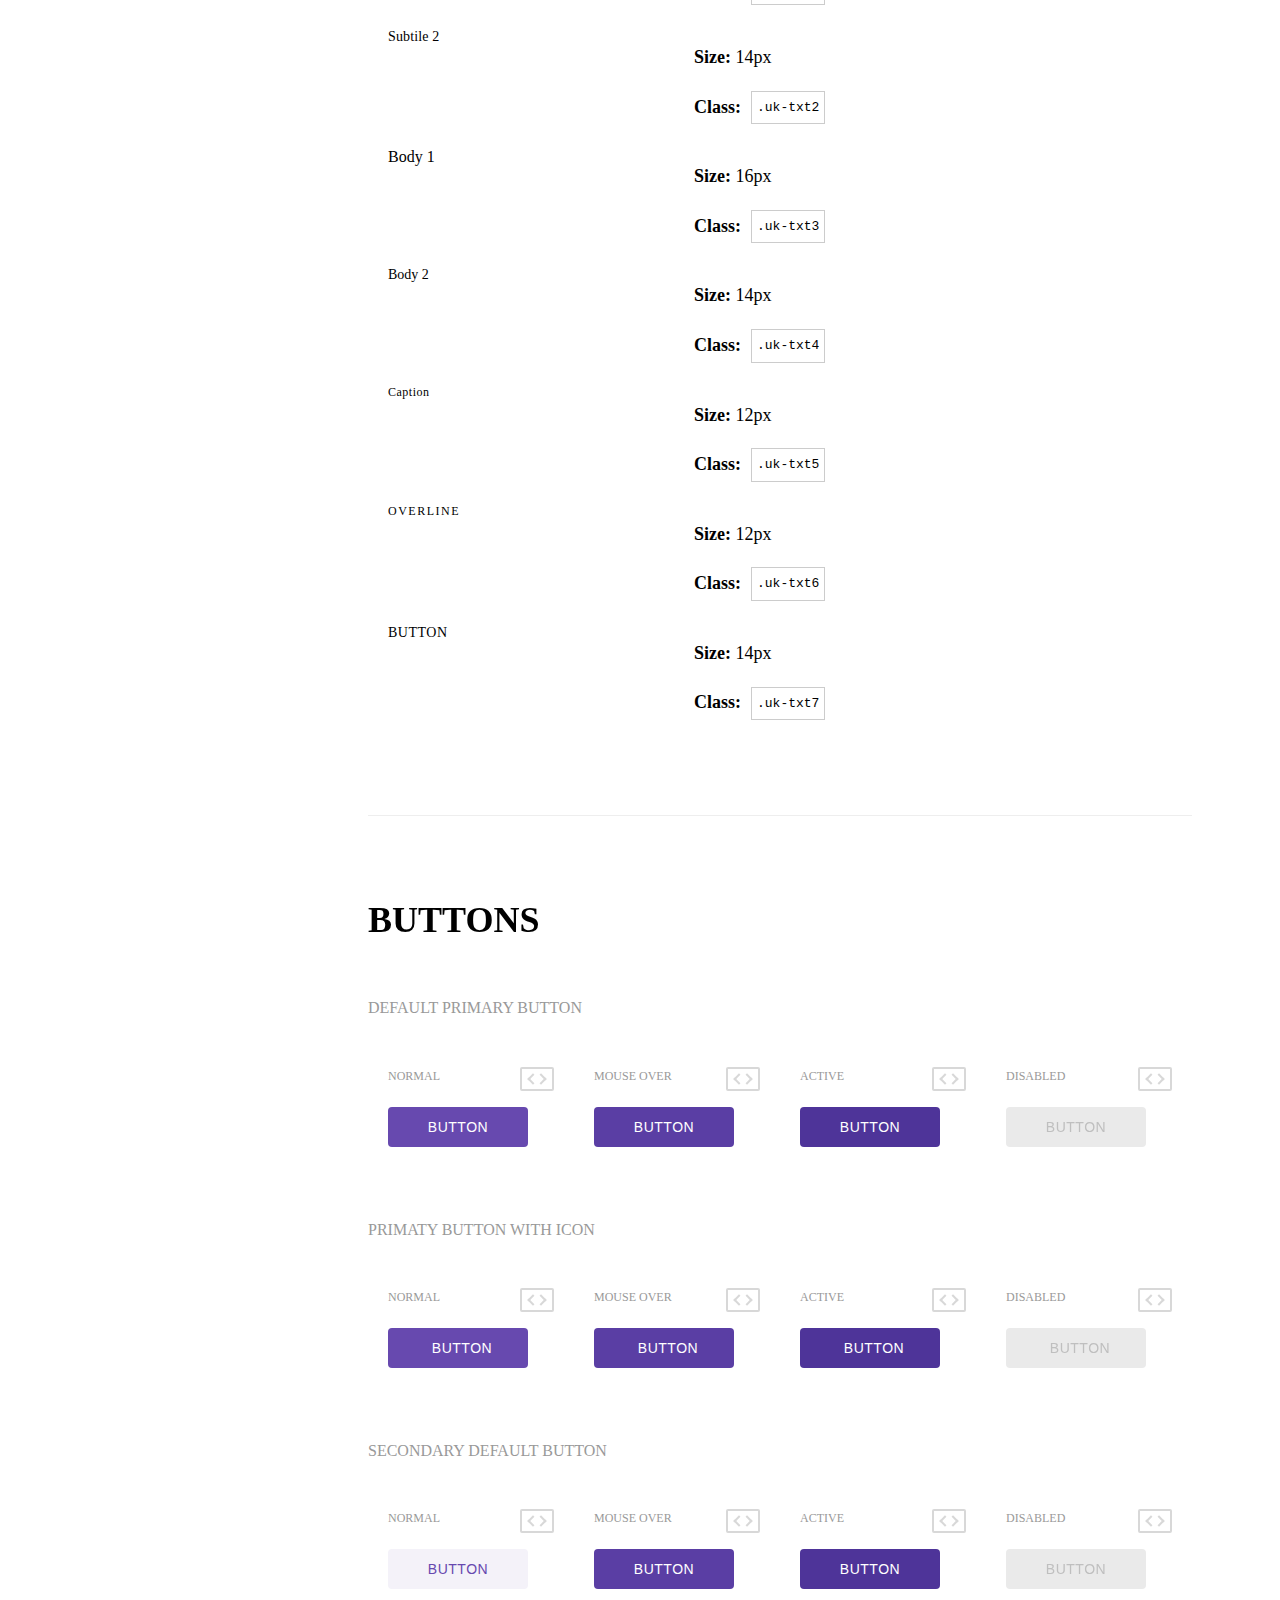
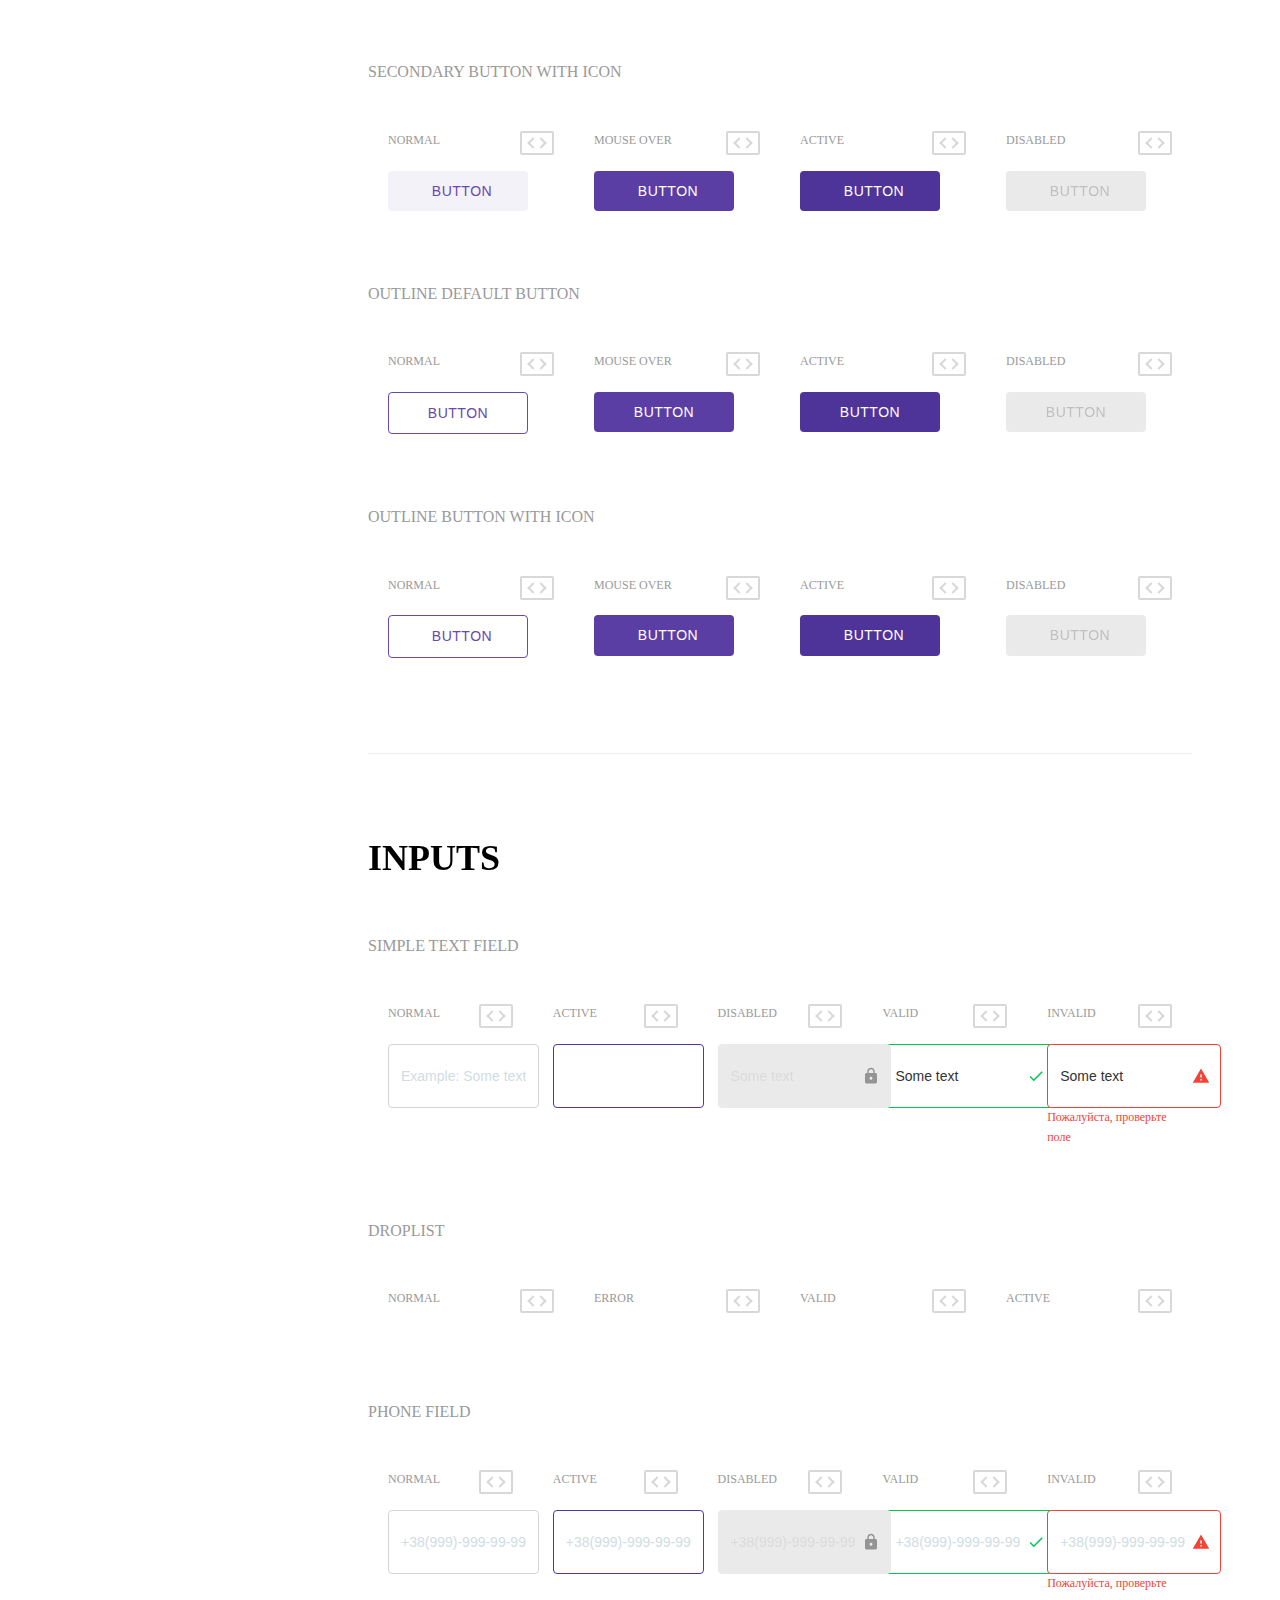
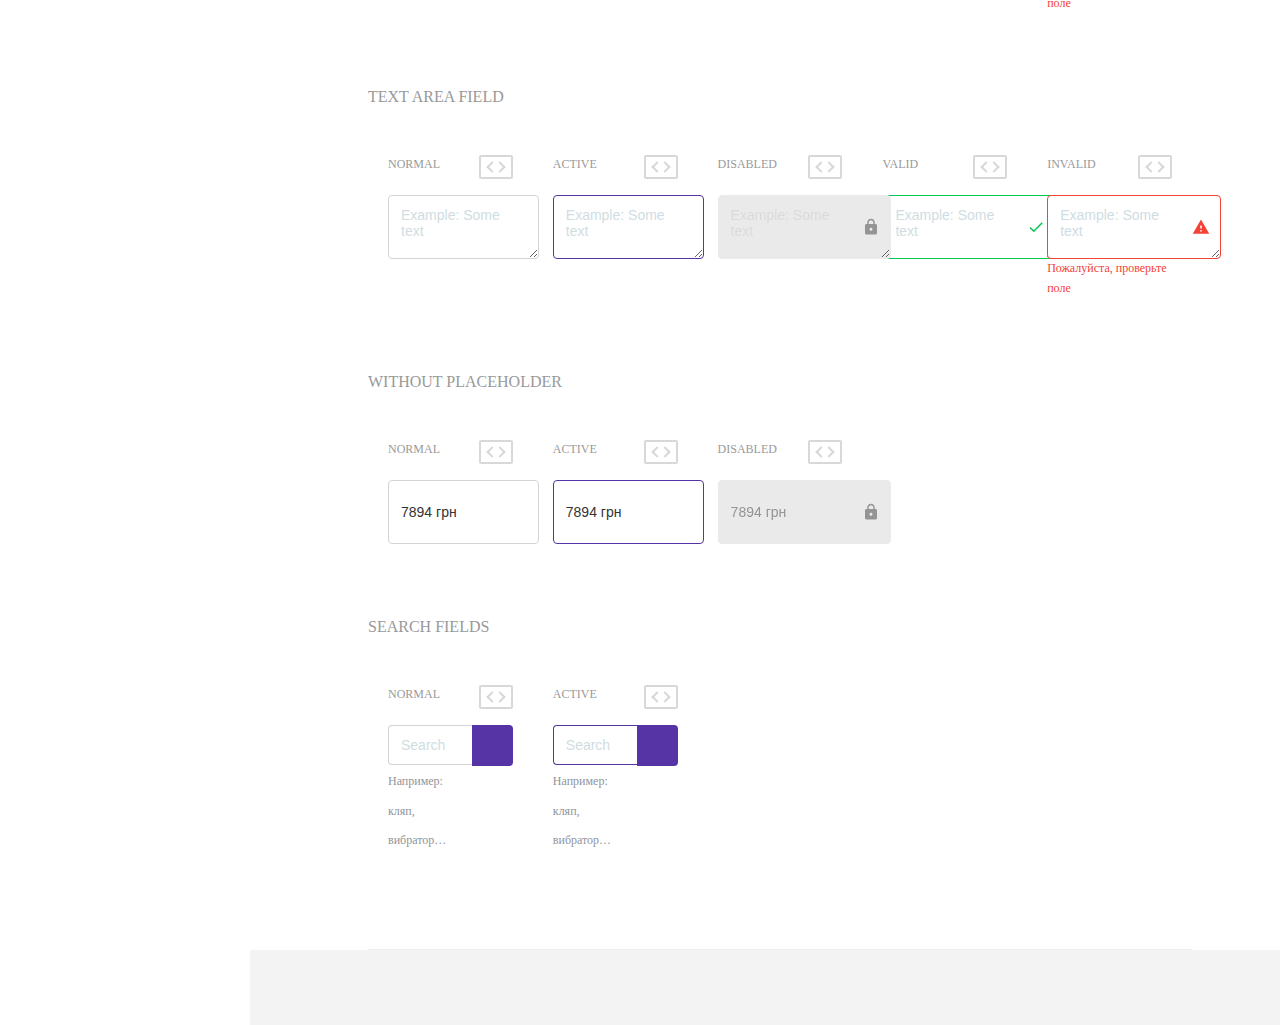
==== commit 3567594f: "UI Kit inputs end" ====
--- a/html/index.html
+++ b/html/index.html
@@ -13,6 +13,7 @@
     <script type="text/javascript" src="https://v-intime.com.ua/catalog/view/theme/fastfood/js/custom.js?v3"></script>
     <link rel="stylesheet" href="https://use.fontawesome.com/releases/v5.5.0/css/all.css" integrity="sha384-B4dIYHKNBt8Bc12p+WXckhzcICo0wtJAoU8YZTY5qE0Id1GSseTk6S+L3BlXeVIU" crossorigin="anonymous">
     <script src="../js/helper.js" defer></script>
+    <script type="text/javascript" src="https://v-intime.com.ua/catalog/view/theme/fastfood/js/jquery.maskedinput.min.js"></script>
     <link rel="stylesheet" href="../css/main.css"> <!-- UI Kit Styles-->
     <script src="../js/common.js" defer></script> <!-- UI Kit Scripts-->
 </head>
@@ -587,233 +588,320 @@
     </article>
 </section>
         <section class="uk-section" id="inputs">
-    <h2 class="uk-section__title">Buttons</h2>
-    <article class="uk-section__article">
-        <h3>default primary button</h3>
+    <h2 class="uk-section__title">Inputs</h2>
+    <article class="uk-section__article">
+        <h3>simple text field</h3>
         <ul class="uk-fields uk-fields--inputs">
             <li>
                 <div class="uk-field__info">
                     <p>NORMAL</p>
                     <div class="uk-field__code"><span>Code</span></div>
                 </div>
-                <button type="button" class="uk-btn">Button</button>
-                <textarea class="uk-field__markup"><button type="button" class="uk-btn">Button</button></textarea>
-            </li>
-            <li>
-                <div class="uk-field__info">
-                    <p>MOUSE OVER</p>
-                    <div class="uk-field__code"><span>Code</span></div>
-                </div>
-                <button type="button" class="uk-btn" hover>Button</button>
-                <textarea class="uk-field__markup"><button type="button" class="uk-btn">Button</button></textarea>
-            </li>
-            <li>
-                <div class="uk-field__info">
-                    <p>ACTIVE</p>
-                    <div class="uk-field__code"><span>Code</span></div>
-                </div>
-                <button type="button" class="uk-btn" active>Button</button>
-                <textarea class="uk-field__markup"><button type="button" class="uk-btn">Button</button></textarea>
+                <input type="text" class="uk-input" placeholder="Example: Some text" required>
+                <span class="uk-input__texterror">Пожалуйста, проверьте поле</span>
+                <textarea class="uk-field__markup"><input type="text" class="uk-input" placeholder="Example: Some text" required><span class="uk-input__texterror">Пожалуйста, проверьте поле</span></textarea>
+            </li>
+            <li>
+                <div class="uk-field__info">
+                    <p>ACTIVE</p>
+                    <div class="uk-field__code"><span>Code</span></div>
+                </div>
+                <input type="text" class="uk-input" placeholder="" focus>
+                <textarea class="uk-field__markup"><input type="text" class="uk-input" placeholder="Example: Some text"></textarea>
             </li>
             <li>
                 <div class="uk-field__info">
                     <p>DISABLED</p>
                     <div class="uk-field__code"><span>Code</span></div>
                 </div>
-                <button type="button" class="uk-btn" disabled>Button</button>
-                <textarea class="uk-field__markup"><button type="button" class="uk-btn" disabled>Button</button></textarea>
-                <textarea class="uk-field__markup"><a class="uk-btn uk-btn--disabled">Button</a></textarea>
-            </li>
-        </ul>
-    </article>
-    <article class="uk-section__article">
-        <h3>primaty button with icon</h3>
+                <input type="text" class="uk-input" placeholder="Some text" disabled>
+                <textarea class="uk-field__markup"><input type="text" class="uk-input" placeholder="Some text" disabled></textarea>
+            </li>
+            <li>
+                <div class="uk-field__info">
+                    <p>VALID</p>
+                    <div class="uk-field__code"><span>Code</span></div>
+                </div>
+                <input type="text" class="uk-input" placeholder="Some text" value="Some text" valid>
+                <textarea class="uk-field__markup"><input type="text" class="uk-input" placeholder="Some text" required></textarea>
+            </li>
+            <li>
+                <div class="uk-field__info">
+                    <p>INVALID</p>
+                    <div class="uk-field__code"><span>Code</span></div>
+                </div>
+                <input type="text" class="uk-input" placeholder="Some text" value="Some text" invalid>
+                <span class="uk-input__texterror">Пожалуйста, проверьте поле</span>
+                <textarea class="uk-field__markup"><input type="text" class="uk-input" placeholder="Some text" required><span class="uk-input__texterror">Пожалуйста, проверьте поле</span></textarea>
+            </li>
+        </ul>
+    </article>
+    <article class="uk-section__article">
+        <h3>DROPLIST</h3>
         <ul class="uk-fields uk-fields--buttons">
             <li>
                 <div class="uk-field__info">
                     <p>NORMAL</p>
                     <div class="uk-field__code"><span>Code</span></div>
                 </div>
-                <button type="button" class="uk-btn"><i class="fa fa-play-circle"></i>Button</button>
-                <textarea class="uk-field__markup"><button type="button" class="uk-btn"><i class="fa fa-play-circle"></i>Button</button></textarea>
-            </li>
-            <li>
-                <div class="uk-field__info">
-                    <p>MOUSE OVER</p>
-                    <div class="uk-field__code"><span>Code</span></div>
-                </div>
-                <button type="button" class="uk-btn" hover><i class="fa fa-play-circle"></i>Button</button>
-                <textarea class="uk-field__markup"><button type="button" class="uk-btn"><i class="fa fa-play-circle"></i>Button</button></textarea>
-            </li>
-            <li>
-                <div class="uk-field__info">
-                    <p>ACTIVE</p>
-                    <div class="uk-field__code"><span>Code</span></div>
-                </div>
-                <button type="button" class="uk-btn" active><i class="fa fa-play-circle"></i>Button</button>
-                <textarea class="uk-field__markup"><button type="button" class="uk-btn"><i class="fa fa-play-circle"></i>Button</button></textarea>
+                <select class="uk-select" required>
+                    <option value="Item 1">Item 1</option>
+                    <option value="Item 2">Item 2</option>
+                    <option value="Item 3">Item 3</option>
+                    <option value="Item 4">Item 5</option>
+                </select>
+                <textarea class="uk-field__markup">
+                    <select class="uk-select">
+                        <option value="Item 1">Item 1</option>
+                        <option value="Item 2">Item 2</option>
+                        <option value="Item 3">Item 3</option>
+                        <option value="Item 4">Item 5</option>
+                    </select>
+                </textarea>
+            </li>
+            <li>
+                <div class="uk-field__info">
+                    <p>ERROR</p>
+                    <div class="uk-field__code"><span>Code</span></div>
+                </div>
+                <select class="uk-select" required>
+                    <option value="Item 1">Item 1</option>
+                    <option value="Item 2">Item 2</option>
+                    <option value="Item 3">Item 3</option>
+                    <option value="Item 4">Item 5</option>
+                </select>
+                <textarea class="uk-field__markup">
+                    <select class="uk-select">
+                        <option value="Item 1">Item 1</option>
+                        <option value="Item 2">Item 2</option>
+                        <option value="Item 3">Item 3</option>
+                        <option value="Item 4">Item 5</option>
+                    </select>
+                </textarea>
+            </li>
+            <li>
+                <div class="uk-field__info">
+                    <p>VALID</p>
+                    <div class="uk-field__code"><span>Code</span></div>
+                </div>
+                <select class="uk-select" required>
+                    <option value="Item 1">Item 1</option>
+                    <option value="Item 2">Item 2</option>
+                    <option value="Item 3">Item 3</option>
+                    <option value="Item 4">Item 5</option>
+                </select>
+                <textarea class="uk-field__markup">
+                    <select class="uk-select">
+                        <option value="Item 1">Item 1</option>
+                        <option value="Item 2">Item 2</option>
+                        <option value="Item 3">Item 3</option>
+                        <option value="Item 4">Item 5</option>
+                    </select>
+                </textarea>
+            </li>
+            <li>
+                <div class="uk-field__info">
+                    <p>ACTIVE</p>
+                    <div class="uk-field__code"><span>Code</span></div>
+                </div>
+                <select class="uk-select uk-select--active" required>
+                    <option value="Item 1">Item 1</option>
+                    <option value="Item 2">Item 2</option>
+                </select>
+                <textarea class="uk-field__markup">
+                    <select class="uk-select">
+                        <option value="Item 1">Item 1</option>
+                        <option value="Item 2">Item 2</option>
+                    </select>
+                </textarea>
+            </li>
+        </ul>
+    </article>
+    <article class="uk-section__article">
+        <h3>Phone field</h3>
+        <ul class="uk-fields uk-fields--inputs">
+            <li>
+                <div class="uk-field__info">
+                    <p>NORMAL</p>
+                    <div class="uk-field__code"><span>Code</span></div>
+                </div>
+                <input type="tel" class="uk-input" placeholder="+38(999)-999-99-99" required>
+                <span class="uk-input__texterror">Пожалуйста, проверьте поле</span>
+                <textarea class="uk-field__markup"><input type="tel" class="uk-input" placeholder="+38(999)-999-99-99" required><span class="uk-input__texterror">Пожалуйста, проверьте поле</span></textarea>
+            </li>
+            <li>
+                <div class="uk-field__info">
+                    <p>ACTIVE</p>
+                    <div class="uk-field__code"><span>Code</span></div>
+                </div>
+                <input type="tel" class="uk-input" placeholder="+38(999)-999-99-99" focus>
+                <textarea class="uk-field__markup"><input type="tel" class="uk-input" placeholder="+38(999)-999-99-99"></textarea>
             </li>
             <li>
                 <div class="uk-field__info">
                     <p>DISABLED</p>
                     <div class="uk-field__code"><span>Code</span></div>
                 </div>
-                <button type="button" class="uk-btn" disabled><i class="fa fa-play-circle"></i>Button</button>
-                <textarea class="uk-field__markup"><button type="button" class="uk-btn" disabled><i class="fa fa-play-circle"></i>Button</button></textarea>
-                <textarea class="uk-field__markup"><a class="uk-btn uk-btn--disabled">Button</a></textarea>
-            </li>
-        </ul>
-    </article>
-    <article class="uk-section__article">
-        <h3>secondary default button</h3>
-        <ul class="uk-fields uk-fields--buttons">
-            <li>
-                <div class="uk-field__info">
-                    <p>NORMAL</p>
-                    <div class="uk-field__code"><span>Code</span></div>
-                </div>
-                <button type="button" class="uk-btn uk-btn--light">Button</button>
-                <textarea class="uk-field__markup"><button type="button" class="uk-btn--light">Button</button></textarea>
-            </li>
-            <li>
-                <div class="uk-field__info">
-                    <p>MOUSE OVER</p>
-                    <div class="uk-field__code"><span>Code</span></div>
-                </div>
-                <button type="button" class="uk-btn" hover>Button</button>
-                <textarea class="uk-field__markup"><button type="button" class="uk-btn">Button</button></textarea>
-            </li>
-            <li>
-                <div class="uk-field__info">
-                    <p>ACTIVE</p>
-                    <div class="uk-field__code"><span>Code</span></div>
-                </div>
-                <button type="button" class="uk-btn" active>Button</button>
-                <textarea class="uk-field__markup"><button type="button" class="uk-btn">Button</button></textarea>
+                <input type="tel" class="uk-input" placeholder="+38(999)-999-99-99" disabled>
+                <textarea class="uk-field__markup"><input type="tel" class="uk-input" placeholder="+38(999)-999-99-99" disabled></textarea>
+            </li>
+            <li>
+                <div class="uk-field__info">
+                    <p>VALID</p>
+                    <div class="uk-field__code"><span>Code</span></div>
+                </div>
+                <input type="tel" class="uk-input" placeholder="+38(999)-999-99-99" valid>
+                <textarea class="uk-field__markup"><input type="tel" class="uk-input" placeholder="+38(999)-999-99-99" required></textarea>
+            </li>
+            <li>
+                <div class="uk-field__info">
+                    <p>INVALID</p>
+                    <div class="uk-field__code"><span>Code</span></div>
+                </div>
+                <input type="tel" class="uk-input" placeholder="+38(999)-999-99-99" invalid>
+                <span class="uk-input__texterror">Пожалуйста, проверьте поле</span>
+                <textarea class="uk-field__markup"><input type="tel" class="uk-input" placeholder="+38(999)-999-99-99" required><span class="uk-input__texterror">Пожалуйста, проверьте поле</span></textarea>
+            </li>
+        </ul>
+    </article>
+    <article class="uk-section__article">
+        <h3>text area field</h3>
+        <ul class="uk-fields uk-fields--inputs">
+            <li>
+                <div class="uk-field__info">
+                    <p>NORMAL</p>
+                    <div class="uk-field__code"><span>Code</span></div>
+                </div>
+                <textarea class="uk-input" onkeyup="autoHeight(this)" placeholder="Example: Some text" required></textarea>
+                <span class="uk-input__texterror">Пожалуйста, проверьте поле</span>
+                <textarea class="uk-field__markup"><textarea class="uk-input" onkeyup="autoHeight(this)" placeholder="Example: Some text" required></textarea>
+                <span class="uk-input__texterror">Пожалуйста, проверьте поле</span></textarea>
+            </li>
+            <li>
+                <div class="uk-field__info">
+                    <p>ACTIVE</p>
+                    <div class="uk-field__code"><span>Code</span></div>
+                </div>
+                <textarea class="uk-input" onkeyup="autoHeight(this)" placeholder="Example: Some text" focus required></textarea>
+                <textarea class="uk-field__markup"><textarea class="uk-input" onkeyup="autoHeight(this)" placeholder="Example: Some text" required></textarea></textarea>
             </li>
             <li>
                 <div class="uk-field__info">
                     <p>DISABLED</p>
                     <div class="uk-field__code"><span>Code</span></div>
                 </div>
-                <button type="button" class="uk-btn" disabled>Button</button>
-                <textarea class="uk-field__markup"><button type="button" class="uk-btn" disabled>Button</button></textarea>
-                <textarea class="uk-field__markup"><a class="uk-btn uk-btn--disabled">Button</a></textarea>
-            </li>
-        </ul>
-    </article>
-    <article class="uk-section__article">
-        <h3>secondary button with icon</h3>
-        <ul class="uk-fields uk-fields--buttons">
-            <li>
-                <div class="uk-field__info">
-                    <p>NORMAL</p>
-                    <div class="uk-field__code"><span>Code</span></div>
-                </div>
-                <button type="button" class="uk-btn uk-btn--light"><i class="fa fa-play-circle"></i>Button</button>
-                <textarea class="uk-field__markup"><button type="button" class="uk-btn uk-btn--light"><i class="fa fa-play-circle"></i>Button</button></textarea>
-            </li>
-            <li>
-                <div class="uk-field__info">
-                    <p>MOUSE OVER</p>
-                    <div class="uk-field__code"><span>Code</span></div>
-                </div>
-                <button type="button" class="uk-btn" hover><i class="fa fa-play-circle"></i>Button</button>
-                <textarea class="uk-field__markup"><button type="button" class="uk-btn"><i class="fa fa-play-circle"></i>Button</button></textarea>
-            </li>
-            <li>
-                <div class="uk-field__info">
-                    <p>ACTIVE</p>
-                    <div class="uk-field__code"><span>Code</span></div>
-                </div>
-                <button type="button" class="uk-btn" active><i class="fa fa-play-circle"></i>Button</button>
-                <textarea class="uk-field__markup"><button type="button" class="uk-btn"><i class="fa fa-play-circle"></i>Button</button></textarea>
+                <textarea class="uk-input" placeholder="Example: Some text" disabled readonly></textarea>
+                <textarea class="uk-field__markup"><textarea class="uk-input" placeholder="Example: Some text" disabled readonly></textarea></textarea>
+            </li>
+            <li>
+                <div class="uk-field__info">
+                    <p>VALID</p>
+                    <div class="uk-field__code"><span>Code</span></div>
+                </div>
+                <textarea class="uk-input" onkeyup="autoHeight(this)" placeholder="Example: Some text" focus valid></textarea>
+                <textarea class="uk-field__markup"><textarea class="uk-input" onkeyup="autoHeight(this)" placeholder="Example: Some text"></textarea></textarea>
+            </li>
+            <li>
+                <div class="uk-field__info">
+                    <p>INVALID</p>
+                    <div class="uk-field__code"><span>Code</span></div>
+                </div>
+                <textarea class="uk-input" onkeyup="autoHeight(this)" placeholder="Example: Some text" focus invalid></textarea>
+                <span class="uk-input__texterror">Пожалуйста, проверьте поле</span>
+                <textarea class="uk-field__markup"><textarea class="uk-input" onkeyup="autoHeight(this)" placeholder="Example: Some text"></textarea>
+                <span class="uk-input__texterror">Пожалуйста, проверьте поле</span></textarea>
+            </li>
+        </ul>
+    </article>
+    <article class="uk-section__article">
+        <h3>Without placeholder</h3>
+        <ul class="uk-fields uk-fields--inputs">
+            <li>
+                <div class="uk-field__info">
+                    <p>NORMAL</p>
+                    <div class="uk-field__code"><span>Code</span></div>
+                </div>
+                <input type="text" class="uk-input" value="7894 грн">
+                <textarea class="uk-field__markup"><input type="text" class="uk-input"></textarea>
+            </li>
+            <li>
+                <div class="uk-field__info">
+                    <p>ACTIVE</p>
+                    <div class="uk-field__code"><span>Code</span></div>
+                </div>
+                <input type="text" class="uk-input" value="7894 грн" focus>
+                <textarea class="uk-field__markup"><input type="text" class="uk-input"></textarea>
             </li>
             <li>
                 <div class="uk-field__info">
                     <p>DISABLED</p>
                     <div class="uk-field__code"><span>Code</span></div>
                 </div>
-                <button type="button" class="uk-btn" disabled><i class="fa fa-play-circle"></i>Button</button>
-                <textarea class="uk-field__markup"><button type="button" class="uk-btn" disabled><i class="fa fa-play-circle"></i>Button</button></textarea>
-                <textarea class="uk-field__markup"><a class="uk-btn uk-btn--disabled">Button</a></textarea>
-            </li>
-        </ul>
-    </article>
-    <article class="uk-section__article">
-        <h3>outline default button</h3>
-        <ul class="uk-fields uk-fields--buttons">
-            <li>
-                <div class="uk-field__info">
-                    <p>NORMAL</p>
-                    <div class="uk-field__code"><span>Code</span></div>
-                </div>
-                <button type="button" class="uk-btn uk-btn--outline">Button</button>
-                <textarea class="uk-field__markup"><button type="button" class="uk-btn--outline">Button</button></textarea>
-            </li>
-            <li>
-                <div class="uk-field__info">
-                    <p>MOUSE OVER</p>
-                    <div class="uk-field__code"><span>Code</span></div>
-                </div>
-                <button type="button" class="uk-btn" hover>Button</button>
-                <textarea class="uk-field__markup"><button type="button" class="uk-btn">Button</button></textarea>
-            </li>
-            <li>
-                <div class="uk-field__info">
-                    <p>ACTIVE</p>
-                    <div class="uk-field__code"><span>Code</span></div>
-                </div>
-                <button type="button" class="uk-btn" active>Button</button>
-                <textarea class="uk-field__markup"><button type="button" class="uk-btn">Button</button></textarea>
-            </li>
-            <li>
-                <div class="uk-field__info">
-                    <p>DISABLED</p>
-                    <div class="uk-field__code"><span>Code</span></div>
-                </div>
-                <button type="button" class="uk-btn" disabled>Button</button>
-                <textarea class="uk-field__markup"><button type="button" class="uk-btn" disabled>Button</button></textarea>
-                <textarea class="uk-field__markup"><a class="uk-btn uk-btn--disabled">Button</a></textarea>
-            </li>
-        </ul>
-    </article>
-    <article class="uk-section__article">
-        <h3>outline button with icon</h3>
-        <ul class="uk-fields uk-fields--buttons">
-            <li>
-                <div class="uk-field__info">
-                    <p>NORMAL</p>
-                    <div class="uk-field__code"><span>Code</span></div>
-                </div>
-                <button type="button" class="uk-btn uk-btn--outline"><i class="fa fa-play-circle"></i>Button</button>
-                <textarea class="uk-field__markup"><button type="button" class="uk-btn uk-btn--outline"><i class="fa fa-play-circle"></i>Button</button></textarea>
-            </li>
-            <li>
-                <div class="uk-field__info">
-                    <p>MOUSE OVER</p>
-                    <div class="uk-field__code"><span>Code</span></div>
-                </div>
-                <button type="button" class="uk-btn" hover><i class="fa fa-play-circle"></i>Button</button>
-                <textarea class="uk-field__markup"><button type="button" class="uk-btn"><i class="fa fa-play-circle"></i>Button</button></textarea>
-            </li>
-            <li>
-                <div class="uk-field__info">
-                    <p>ACTIVE</p>
-                    <div class="uk-field__code"><span>Code</span></div>
-                </div>
-                <button type="button" class="uk-btn" active><i class="fa fa-play-circle"></i>Button</button>
-                <textarea class="uk-field__markup"><button type="button" class="uk-btn"><i class="fa fa-play-circle"></i>Button</button></textarea>
-            </li>
-            <li>
-                <div class="uk-field__info">
-                    <p>DISABLED</p>
-                    <div class="uk-field__code"><span>Code</span></div>
-                </div>
-                <button type="button" class="uk-btn uk-btn" disabled><i class="fa fa-play-circle"></i>Button</button>
-                <textarea class="uk-field__markup"><button type="button" class="uk-btn" disabled><i class="fa fa-play-circle"></i>Button</button></textarea>
-                <textarea class="uk-field__markup"><a class="uk-btn uk-btn--disabled">Button</a></textarea>
-            </li>
+                <input type="text" class="uk-input" value="7894 грн" disabled>
+                <textarea class="uk-field__markup"><input type="text" class="uk-input" disabled></textarea>
+            </li>
+            <li></li>
+            <li></li>
+        </ul>
+    </article>
+    <article class="uk-section__article">
+        <h3>Search Fields</h3>
+        <ul class="uk-fields uk-fields--inputs">
+            <li>
+                <div class="uk-field__info">
+                    <p>NORMAL</p>
+                    <div class="uk-field__code"><span>Code</span></div>
+                </div>
+                <form action="?">
+                    <div class="uk-input__search">
+                        <div class="uk-input__searchfield">
+                            <input type="search" class="uk-input" placeholder="Search">
+                            <span class="uk-input__textinfo">Например: <i>кляп</i>, <i>вибратор</i>…</span> 
+                        </div>
+                        <button type="submit" class="uk-input__search-btn"><i class="fa fa-search"></i></button>
+                    </div>
+                </form>
+                <textarea class="uk-field__markup">
+                    <form action="?">
+                        <div class="uk-input__search">
+                            <div class="uk-input__searchfield">
+                                <input type="search" class="uk-input" placeholder="Search">
+                                <span class="uk-input__textinfo">Например: <i>кляп</i>, <i>вибратор</i>…</span> 
+                            </div>
+                            <button type="submit" class="uk-input__search-btn"><i class="fa fa-search"></i></button>
+                        </div>
+                    </form>
+                </textarea>
+            </li>
+            <li>
+                <div class="uk-field__info">
+                    <p>ACTIVE</p>
+                    <div class="uk-field__code"><span>Code</span></div>
+                </div>
+                <form action="?">
+                    <div class="uk-input__search">
+                        <div class="uk-input__searchfield">
+                            <input type="search" class="uk-input" placeholder="Search" focus>
+                            <span class="uk-input__textinfo">Например: <i>кляп</i>, <i>вибратор</i>…</span> 
+                        </div>
+                        <button type="submit" class="uk-input__search-btn"><i class="fa fa-search"></i></button>
+                    </div>
+                </form>
+                <textarea class="uk-field__markup">
+                    <form action="?">
+                        <div class="uk-input__search">
+                            <div class="uk-input__searchfield">
+                                <input type="search" class="uk-input" placeholder="Search">
+                                <span class="uk-input__textinfo">Например: <i>кляп</i>, <i>вибратор</i>…</span> 
+                            </div>
+                            <button type="submit" class="uk-input__search-btn"><i class="fa fa-search"></i></button>
+                        </div>
+                    </form>
+                </textarea>
+            </li>
+           <li></li>
+           <li></li>
+           <li></li>
         </ul>
     </article>
 </section>
--- a/css/main.css
+++ b/css/main.css
@@ -1,7 +1,3 @@
-body, html {
-  height: auto !important;
-}
-
 .uk-main {
   display: flex;
   height: 100%;
@@ -10,7 +6,7 @@
 .uk-content {
   position: relative;
   width: 100%;
-  padding-left: 250px;
+  margin-left: 250px;
   flex-grow: 1;
   background: #f3f3f3;
 }
@@ -148,6 +144,7 @@
   width: 100%;
   max-width: 80%;
   margin: 75px auto;
+  padding-bottom: 75px;
   border-bottom: 1px solid #eee;
   font-family: "Roboto";
 }
@@ -329,18 +326,18 @@
   flex-wrap: wrap;
 }
 
-.uk-fields li {
+.uk-fields > li {
   margin: 20px;
   flex-basis: calc(25% - 40px);
   max-width: 350px;
   flex-grow: 1;
 }
 
-.uk-fields li.uk-code--opened .uk-field__markup {
+.uk-fields > li.uk-code--opened .uk-field__markup {
   display: block;
 }
 
-.uk-fields li p {
+.uk-fields > li p {
   margin: 0 0 20px 0;
   color: #999;
   font-size: 12px;
@@ -358,6 +355,30 @@
 .uk-fields--buttons .uk-btn[active] {
   background: #4E3499 !important;
   color: #fff !important;
+}
+
+.uk-fields--inputs li {
+  flex-basis: calc(20% - 40px);
+}
+
+.uk-fields--inputs .uk-input[focus] {
+  border-color: #5634a5;
+}
+
+.uk-fields--inputs .uk-input[valid] {
+  background: #fff url("../img/icons/check/green.svg") no-repeat calc(100% - 10px) center/18px !important;
+  border-color: #00c853;
+  padding-right: 35px !important;
+}
+
+.uk-fields--inputs .uk-input[invalid] {
+  background: #fff url("../img/icons/warning/red.svg") no-repeat calc(100% - 10px) center/18px !important;
+  padding-right: 35px !important;
+  border-color: #f44336;
+}
+
+.uk-fields--inputs .uk-input[invalid] + .uk-input__texterror {
+  display: block;
 }
 
 .uk-field__info {
@@ -412,73 +433,8 @@
   text-align: left;
 }
 
-:root {
-  --main-color: #d7442b;
-}
-
-* {
-  margin: 0;
-  padding: 0;
-  box-sizing: border-box;
-}
-
-*:before, *:after {
-  box-sizing: border-box;
-}
-
-:focus {
-  outline: none;
-}
-
-::-webkit-input-placeholder {
-  opacity: 1;
-  color: #000;
-  transition: 0.4s opacity, 0.4s -webkit-transform;
-  transition: 0.4s transform, 0.4s opacity;
-  transition: 0.4s transform, 0.4s opacity, 0.4s -webkit-transform;
-}
-
-:-ms-input-placeholder {
-  opacity: 1;
-  color: #000;
-  transition: 0.4s opacity, 0.4s -webkit-transform;
-  transition: 0.4s transform, 0.4s opacity;
-  transition: 0.4s transform, 0.4s opacity, 0.4s -webkit-transform;
-}
-
-::-ms-input-placeholder {
-  opacity: 1;
-  color: #000;
-  transition: 0.4s opacity, 0.4s -webkit-transform;
-  transition: 0.4s transform, 0.4s opacity;
-  transition: 0.4s transform, 0.4s opacity, 0.4s -webkit-transform;
-}
-
-::placeholder {
-  opacity: 1;
-  color: #000;
-  transition: 0.4s opacity, 0.4s -webkit-transform;
-  transition: 0.4s transform, 0.4s opacity;
-  transition: 0.4s transform, 0.4s opacity, 0.4s -webkit-transform;
-}
-
-::selection {
-  background: var(--main-color);
-  color: #fff;
-}
-
-::-webkit-scrollbar {
-  width: 6px;
-  height: 6px;
-}
-
-::-webkit-scrollbar-thumb {
-  background-color: var(--main-color);
-  border-radius: 3px;
-}
-
 html, body {
-  height: 100%;
+  height: auto;
 }
 
 body {
@@ -489,7 +445,7 @@
   font-size: 18px;
   line-height: 1.65;
   color: #828282;
-  font-family: Arial, Helvetica Neue, Helvetica, sans-serif;
+  font-family: "Roboto", Arial, Helvetica Neue, Helvetica, sans-serif;
   font-weight: 400;
   overflow-x: hidden;
 }
@@ -504,15 +460,6 @@
   background: red;
 }
 
-a, button {
-  background: transparent;
-  text-decoration: none;
-  cursor: pointer;
-  color: #000;
-  outline: none;
-  border: none;
-}
-
 img {
   max-width: 100%;
   display: block;
@@ -525,166 +472,15 @@
 
 ul {
   list-style: none;
-}
-
-input,
-textarea,
-select {
-  background: transparent;
+  margin: 0;
+  padding: 0;
+}
+
+textarea {
+  resize: vertical;
   width: 100%;
   display: block;
-  padding: 5px 0;
-  font-size: 16px;
-  font-family: Arial, Helvetica Neue, Helvetica, sans-serif;
-  font-weight: 300;
-  line-height: normal;
-  border: none;
-  outline: none;
-  color: #525252;
-}
-
-input::-webkit-input-placeholder,
-textarea::-webkit-input-placeholder,
-select::-webkit-input-placeholder {
-  color: #CFDDE2;
-  opacity: 1;
-}
-
-input:-ms-input-placeholder,
-textarea:-ms-input-placeholder,
-select:-ms-input-placeholder {
-  color: #CFDDE2;
-  opacity: 1;
-}
-
-input::-ms-input-placeholder,
-textarea::-ms-input-placeholder,
-select::-ms-input-placeholder {
-  color: #CFDDE2;
-  opacity: 1;
-}
-
-input::placeholder,
-textarea::placeholder,
-select::placeholder {
-  color: #CFDDE2;
-  opacity: 1;
-}
-
-textarea {
-  resize: vertical;
-  max-height: 200px;
-  min-height: 32px;
-  height: 32px;
-}
-
-input[type='radio'],
-input[type='checkbox'],
-select {
-  -webkit-appearance: none;
-  -moz-appearance: none;
-  appearance: none;
-  border-radius: 0;
-  cursor: pointer;
-}
-
-select {
-  background: url("../img/arrow-down.svg") no-repeat right 10px center/15px;
-  padding-right: 30px;
-}
-
-input:focus::-webkit-input-placeholder {
-  -webkit-transform: translateX(9px);
-          transform: translateX(9px);
-  opacity: 0;
-}
-
-input:focus:-ms-input-placeholder {
-  transform: translateX(9px);
-  opacity: 0;
-}
-
-input:focus::-ms-input-placeholder {
-  transform: translateX(9px);
-  opacity: 0;
-}
-
-input:focus::placeholder {
-  -webkit-transform: translateX(9px);
-          transform: translateX(9px);
-  opacity: 0;
-}
-
-input[type='checkbox'], input[type='radio'] {
-  background: #fff;
-  position: relative;
-  width: 16px;
-  height: 16px;
-  border: none;
-  padding: 0;
-  cursor: pointer;
-  width: 18px;
-  height: 18px;
-  border: 2px solid #000;
-  transition: 0.2s;
-}
-
-input[type='checkbox'] {
-  border-radius: 2px;
-}
-
-input[type='checkbox']::before {
-  content: "";
-  position: absolute;
-  top: 0;
-  left: 4px;
-  width: 6px;
-  height: 12px;
-  border: 2px solid #fff;
-  border-top-width: 0;
-  border-left-width: 0;
-  -webkit-transform: rotate(45deg) scale(0);
-          transform: rotate(45deg) scale(0);
-  transition: 0.2s;
-}
-
-input[type='checkbox']:checked {
-  background-color: var(--main-color);
-  border-color: var(--main-color);
-}
-
-input[type='checkbox']:checked::before {
-  -webkit-transform: rotate(45deg) scale(1);
-          transform: rotate(45deg) scale(1);
-}
-
-input[type='radio'] {
-  border-radius: 50%;
-}
-
-input[type='radio']::before {
-  content: "";
-  background-color: var(--main-color);
-  position: absolute;
-  top: 3px;
-  left: 3px;
-  border: none;
-  width: 8px;
-  height: 8px;
-  border-radius: inherit;
-  -webkit-transform: scale(0);
-          transform: scale(0);
-  transition: 0.2s;
-}
-
-input[type='radio']:checked {
-  border-color: var(--main-color);
-  background-color: #fff;
-}
-
-input[type='radio']:checked::before {
-  -webkit-transform: scale(1);
-          transform: scale(1);
+  min-height: 100px;
 }
 
 /* COLORS */
@@ -868,6 +664,8 @@
   text-align: center;
   color: #ffffff !important;
   text-decoration: none !important;
+  outline: none !important;
+  border: none !important;
   cursor: pointer;
   border-radius: 4px;
   -webkit-user-select: none;
@@ -919,3 +717,338 @@
   -webkit-filter: grayscale(1);
           filter: grayscale(1);
 }
+
+/* INPUTS*/
+.uk-input__texterror {
+  display: none;
+  color: #f44336;
+  font-size: 12px;
+}
+
+.uk-input__textinfo {
+  font-size: 12px;
+  color: #90949b;
+}
+
+.uk-input__textinfo i {
+  font-style: normal;
+  cursor: pointer;
+}
+
+input.uk-input,
+textarea.uk-input,
+select.uk-input {
+  background: #fff;
+  width: 100%;
+  display: block;
+  padding: 11px 12px;
+  min-height: 40px;
+  margin: 0;
+  font-size: 14px;
+  font-family: "Roboto", sans-serif;
+  font-weight: normal;
+  line-height: normal;
+  border: none;
+  outline: none !important;
+  color: #333;
+  border-radius: 4px;
+  border: solid 1px #d2d4d6;
+  box-shadow: none;
+  transition: 0.3s border;
+}
+
+input.uk-input::-webkit-input-placeholder,
+textarea.uk-input::-webkit-input-placeholder,
+select.uk-input::-webkit-input-placeholder {
+  color: #CFDDE2;
+  opacity: 1;
+  transition: 0.3s all;
+}
+
+input.uk-input:-ms-input-placeholder,
+textarea.uk-input:-ms-input-placeholder,
+select.uk-input:-ms-input-placeholder {
+  color: #CFDDE2;
+  opacity: 1;
+  transition: 0.3s all;
+}
+
+input.uk-input::-ms-input-placeholder,
+textarea.uk-input::-ms-input-placeholder,
+select.uk-input::-ms-input-placeholder {
+  color: #CFDDE2;
+  opacity: 1;
+  transition: 0.3s all;
+}
+
+input.uk-input::placeholder,
+textarea.uk-input::placeholder,
+select.uk-input::placeholder {
+  color: #CFDDE2;
+  opacity: 1;
+  transition: 0.3s all;
+}
+
+textarea.uk-input {
+  resize: vertical;
+  max-height: 200px;
+  min-height: 40px;
+  height: 40px;
+}
+
+input[type='radio'].uk-input,
+input[type='checkbox'].uk-input,
+select.uk-input {
+  -webkit-appearance: none;
+  -moz-appearance: none;
+  appearance: none;
+  border-radius: 0;
+  cursor: pointer;
+}
+
+.uk-input:focus {
+  border-color: #5634a5;
+}
+
+.uk-input:focus::-webkit-input-placeholder {
+  -webkit-transform: translateX(9px);
+          transform: translateX(9px);
+  opacity: 0;
+}
+
+.uk-input:focus:-ms-input-placeholder {
+  transform: translateX(9px);
+  opacity: 0;
+}
+
+.uk-input:focus::-ms-input-placeholder {
+  transform: translateX(9px);
+  opacity: 0;
+}
+
+.uk-input:focus::placeholder {
+  -webkit-transform: translateX(9px);
+          transform: translateX(9px);
+  opacity: 0;
+}
+
+.uk-input:required:valid {
+  background: #fff url("../img/icons/check/green.svg") no-repeat calc(100% - 10px) center/18px !important;
+  border-color: #00c853;
+  padding-right: 35px !important;
+}
+
+.uk-input.uk-input--touched:required:invalid {
+  background: #fff url("../img/icons/warning/red.svg") no-repeat calc(100% - 10px) center/18px !important;
+  padding-right: 35px !important;
+  border-color: #f44336;
+}
+
+.uk-input.uk-input--touched:required:invalid + .uk-input__texterror {
+  display: block;
+}
+
+.uk-input[disabled] {
+  background: #e9eaeb url("../img/icons/block/grey.svg") no-repeat calc(100% - 10px) center/18px !important;
+  padding-right: 35px !important;
+  color: #90949b !important;
+  border-color: #e9eaeb !important;
+  cursor: default;
+  -webkit-filter: grayscale(1);
+          filter: grayscale(1);
+}
+
+.uk-input[type='search'] {
+  border-radius: 4px 0 0 4px;
+  border-right: none;
+}
+
+.uk-input[type='checkbox'], .uk-input[type='radio'] {
+  background: #fff;
+  position: relative;
+  width: 16px;
+  height: 16px;
+  border: none;
+  padding: 0;
+  cursor: pointer;
+  width: 18px;
+  height: 18px;
+  border: 2px solid #000;
+  transition: 0.2s;
+}
+
+.uk-input[type='checkbox'] {
+  border-radius: 2px;
+}
+
+.uk-input[type='checkbox']::before {
+  content: "";
+  position: absolute;
+  top: 0;
+  left: 4px;
+  width: 6px;
+  height: 12px;
+  border: 2px solid #fff;
+  border-top-width: 0;
+  border-left-width: 0;
+  -webkit-transform: rotate(45deg) scale(0);
+          transform: rotate(45deg) scale(0);
+  transition: 0.2s;
+}
+
+.uk-input[type='checkbox']:checked {
+  background-color: var(--main-color);
+  border-color: var(--main-color);
+}
+
+.uk-input[type='checkbox']:checked::before {
+  -webkit-transform: rotate(45deg) scale(1);
+          transform: rotate(45deg) scale(1);
+}
+
+.uk-input[type='radio'] {
+  border-radius: 50%;
+}
+
+.uk-input[type='radio']::before {
+  content: "";
+  background-color: var(--main-color);
+  position: absolute;
+  top: 3px;
+  left: 3px;
+  border: none;
+  width: 8px;
+  height: 8px;
+  border-radius: inherit;
+  -webkit-transform: scale(0);
+          transform: scale(0);
+  transition: 0.2s;
+}
+
+.uk-input[type='radio']:checked {
+  border-color: var(--main-color);
+  background-color: #fff;
+}
+
+.uk-input[type='radio']:checked::before {
+  -webkit-transform: scale(1);
+          transform: scale(1);
+}
+
+.uk-input__search {
+  display: flex;
+  align-items: flex-start;
+}
+
+.uk-input__search-btn {
+  background: #5634a5;
+  color: #fff;
+  border: none;
+  outline: none;
+  height: 41px;
+  width: 41px;
+  border-radius: 0 4px 4px 0;
+  flex-shrink: 0;
+}
+
+.uk-input__searchfield {
+  width: 100%;
+}
+
+/* SELECT */
+.uk-select {
+  visibility: hidden;
+  opacity: 0;
+  -webkit-clip-path: polygon(0px 0px, 0px 0px, 0px 0px, 0px 0px);
+          clip-path: polygon(0px 0px, 0px 0px, 0px 0px, 0px 0px);
+  position: absolute;
+  left: -99999px;
+  top: -99999px;
+}
+
+.uk-select__wrap {
+  position: relative;
+}
+
+.uk-select__val {
+  background: #fff url(../img/icons/arrow/bot.svg) no-repeat calc(100% - 10px) center/18px;
+  position: relative;
+  display: flex;
+  align-items: center;
+  padding: 8px 12px;
+  font-size: 14px;
+  color: #90949b;
+  line-height: 2;
+  max-height: 40px;
+  overflow: hidden;
+  border: solid 1px #d2d4d6;
+  border-radius: 4px;
+  z-index: 10000;
+  cursor: pointer;
+  -webkit-user-select: none;
+     -moz-user-select: none;
+      -ms-user-select: none;
+          user-select: none;
+}
+
+.uk-select__val--active {
+  background-image: url(../img/icons/arrow/top.svg);
+  border-color: rgba(87, 53, 167, 0.5);
+  border-width: 2px;
+  color: #333333;
+}
+
+.uk-select__val--active + .uk-select__options {
+  visibility: visible;
+  opacity: 1;
+  -webkit-transform: scale(1);
+          transform: scale(1);
+  border-color: rgba(87, 53, 167, 0.5);
+  border-width: 2px;
+}
+
+.uk-select__options {
+  visibility: hidden;
+  opacity: 0;
+  overflow-y: auto;
+  position: absolute;
+  top: 100%;
+  right: 0;
+  left: 0;
+  z-index: 9999;
+  margin: 0;
+  padding: 0;
+  margin-top: -3px;
+  list-style: none;
+  border-radius: 0 0 4px 4px;
+  box-shadow: 0 8px 8px 0 rgba(0, 0, 0, 0.2), 0 0 8px 0 rgba(0, 0, 0, 0.1);
+  border: solid 1px #d2d4d6;
+  background-color: #ffffff;
+  -webkit-transform: scaleY(0);
+          transform: scaleY(0);
+  -webkit-transform-origin: top;
+          transform-origin: top;
+  will-change: transform,opacity;
+  transition: -webkit-transform .2s;
+  transition: transform .2s;
+  transition: transform .2s, -webkit-transform .2s;
+}
+
+.uk-select__options li {
+  font-size: 14px;
+  margin: 0;
+  padding: 12px;
+  padding-right: 36px;
+  cursor: pointer;
+  transition: 0.3s;
+}
+
+.uk-select__options li:hover {
+  background-color: rgba(87, 53, 167, 0.05);
+  color: #5634a5;
+}
+
+.uk-select__li--active {
+  background-color: rgba(87, 53, 167, 0.05);
+  color: #5634a5;
+}
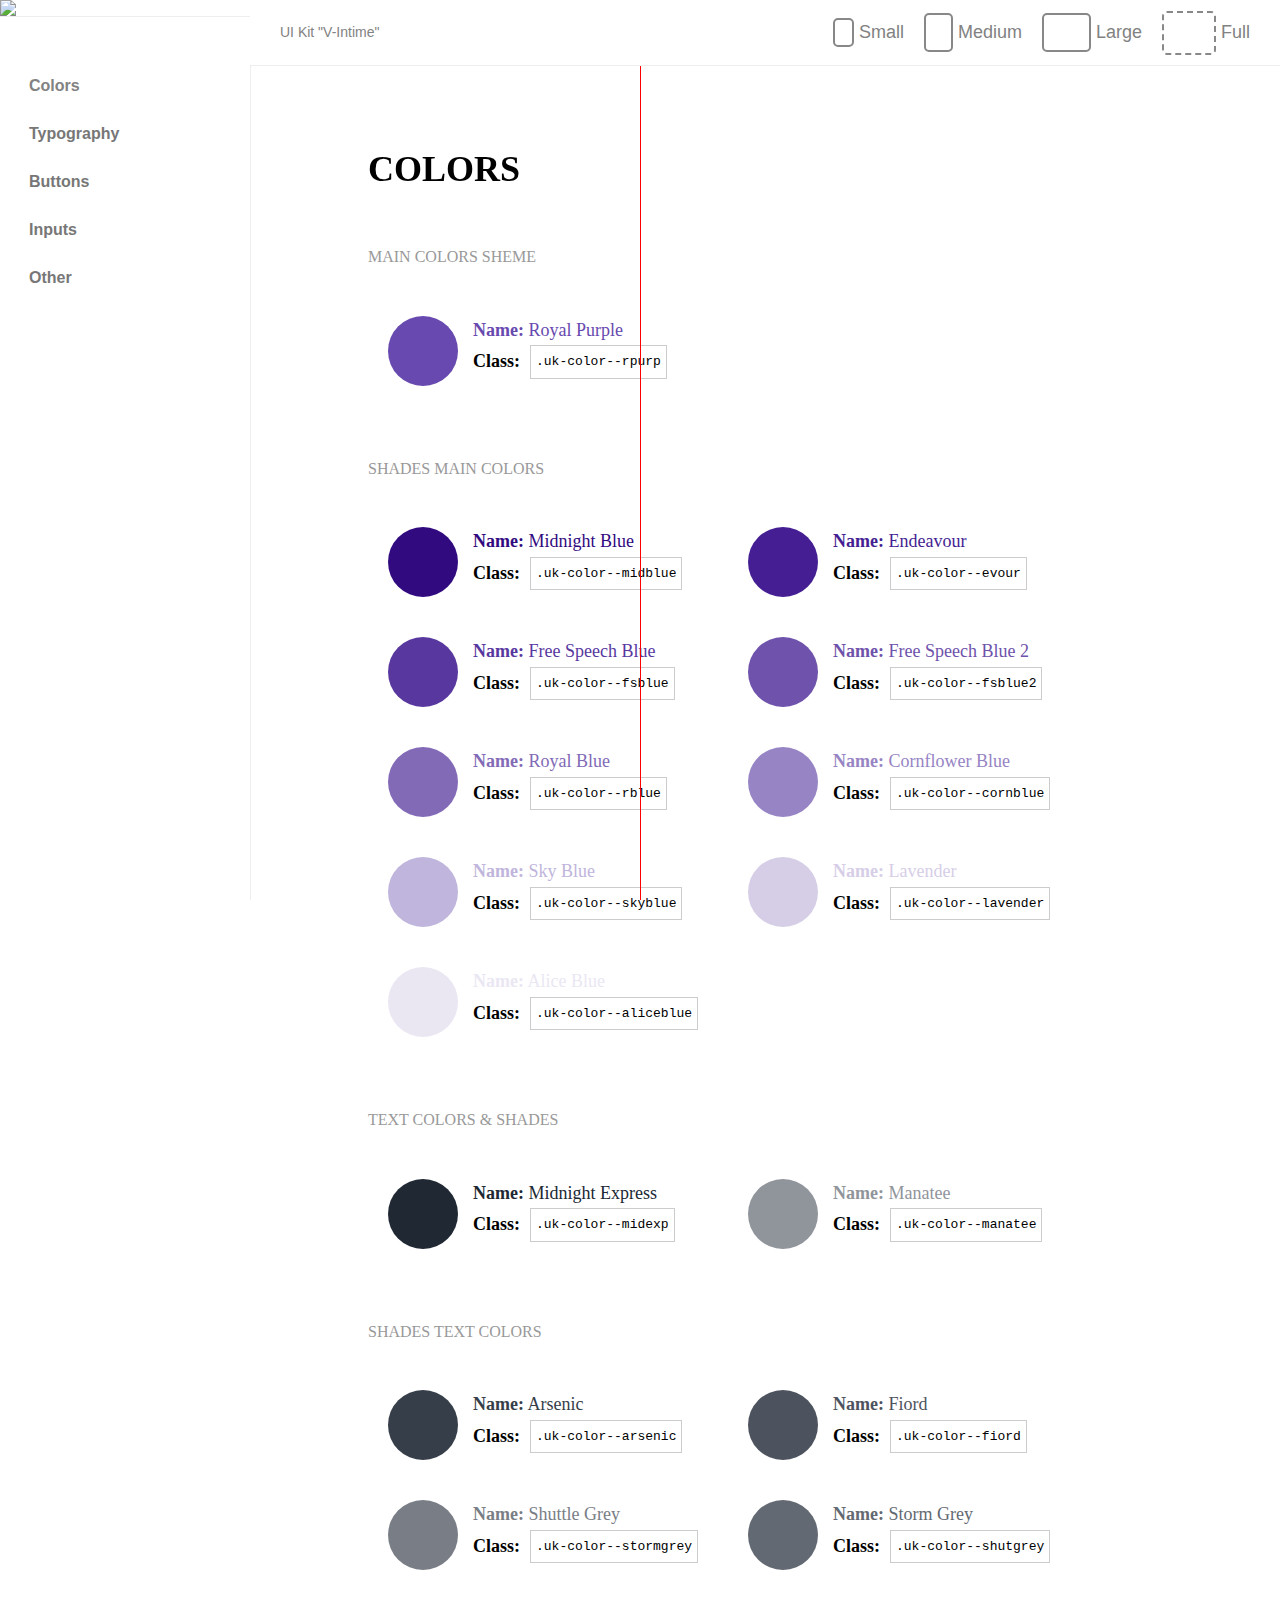
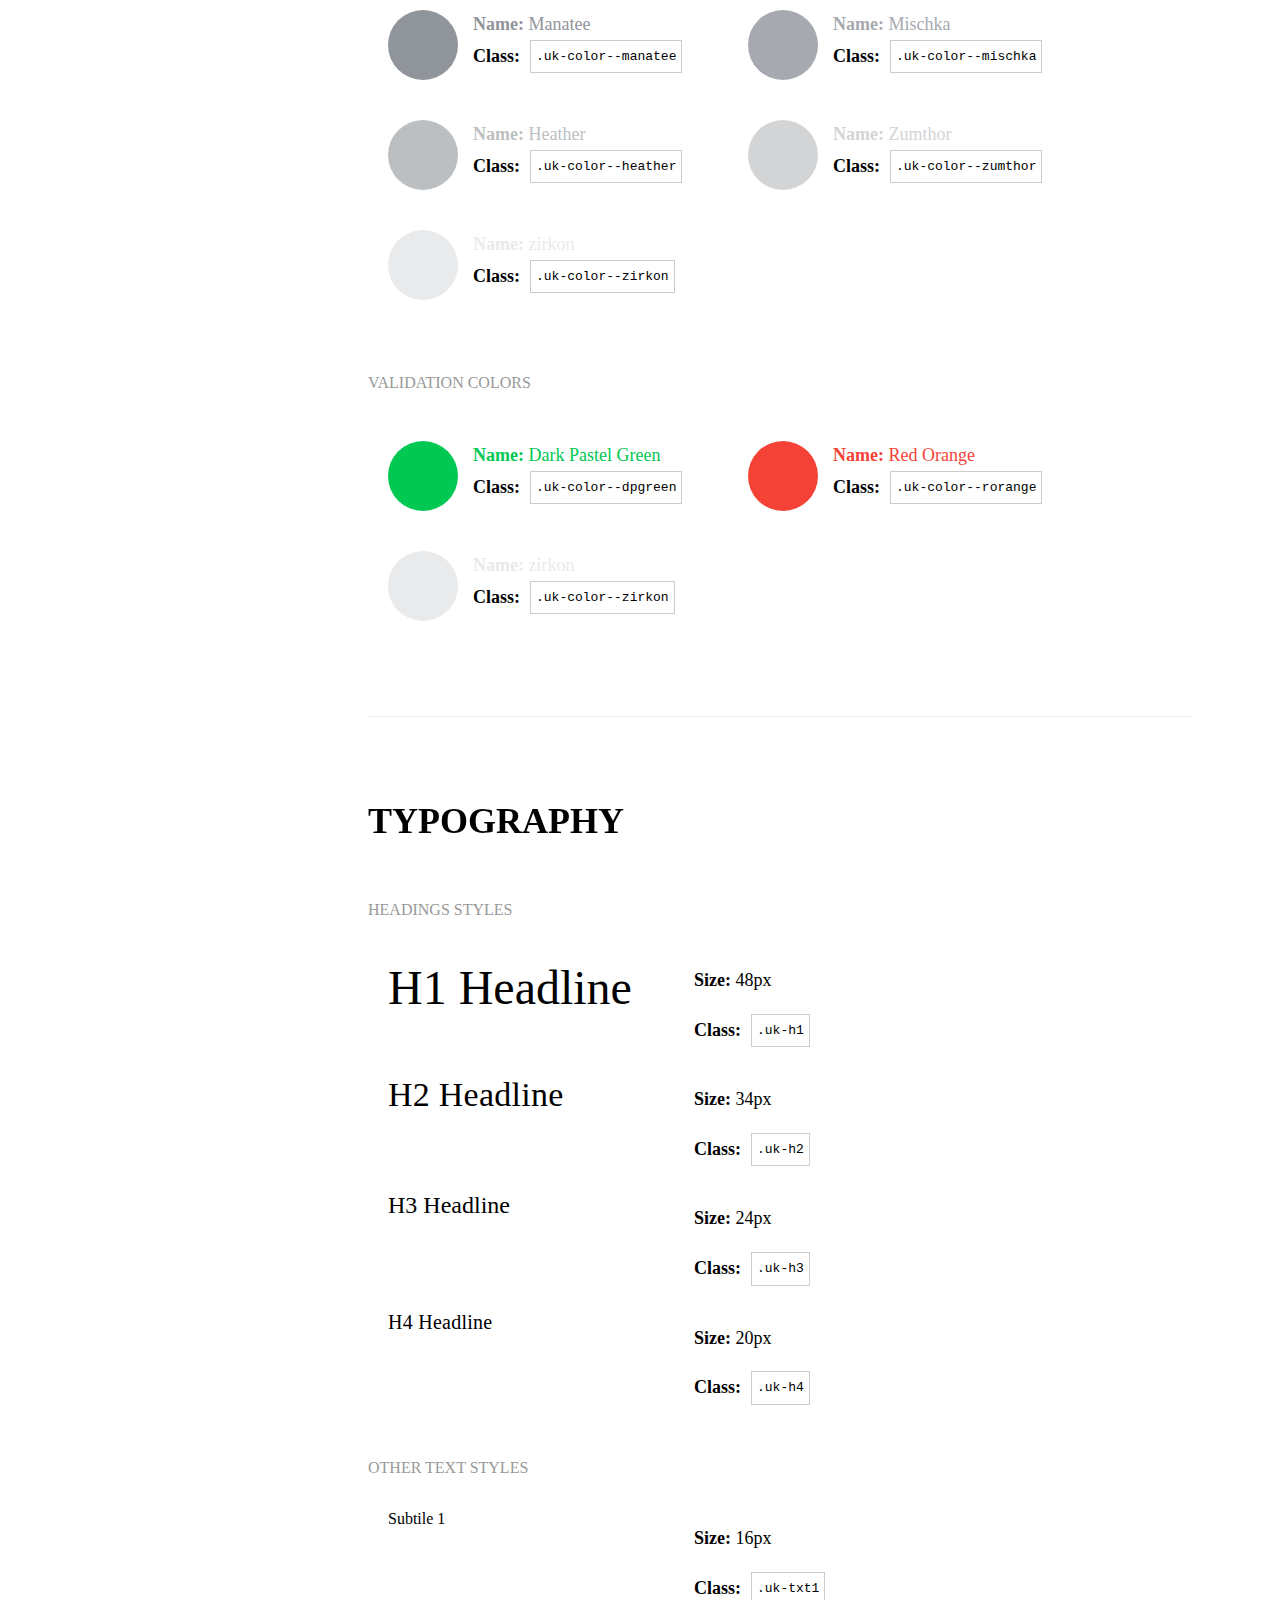
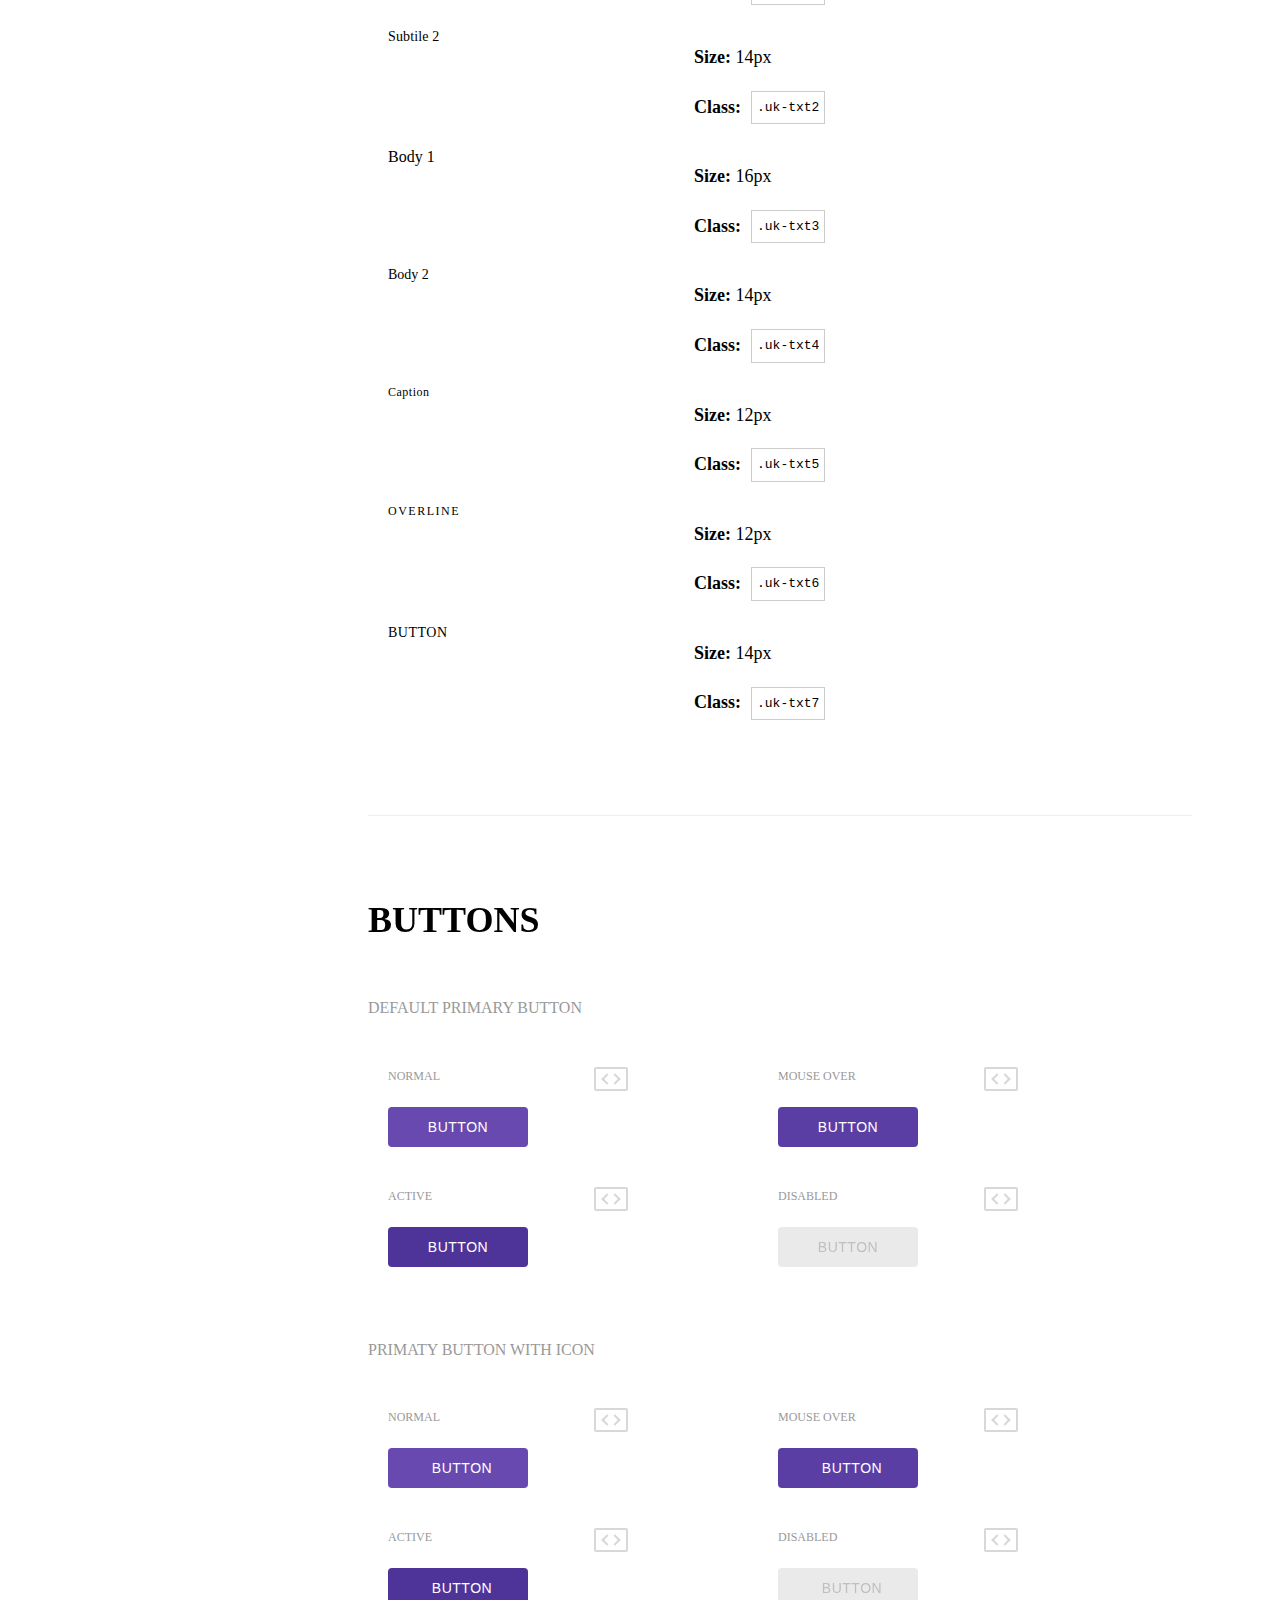
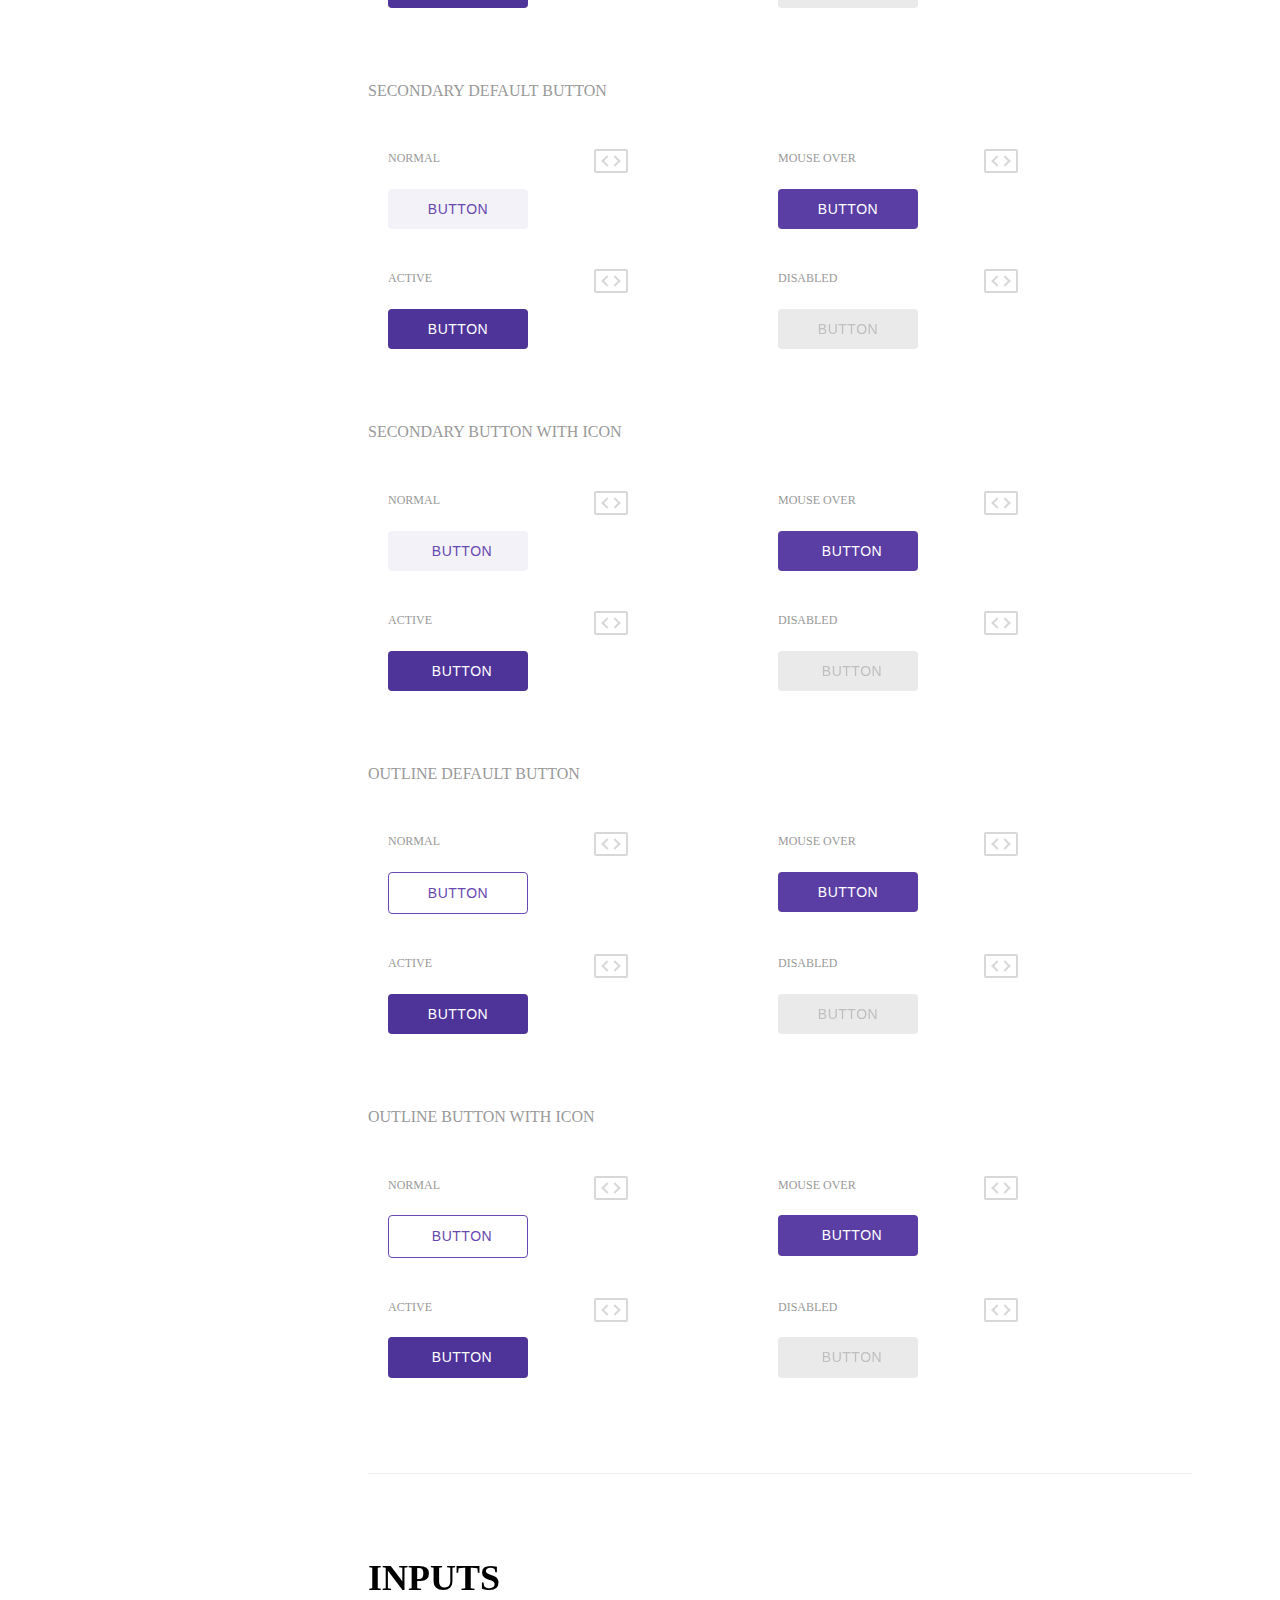
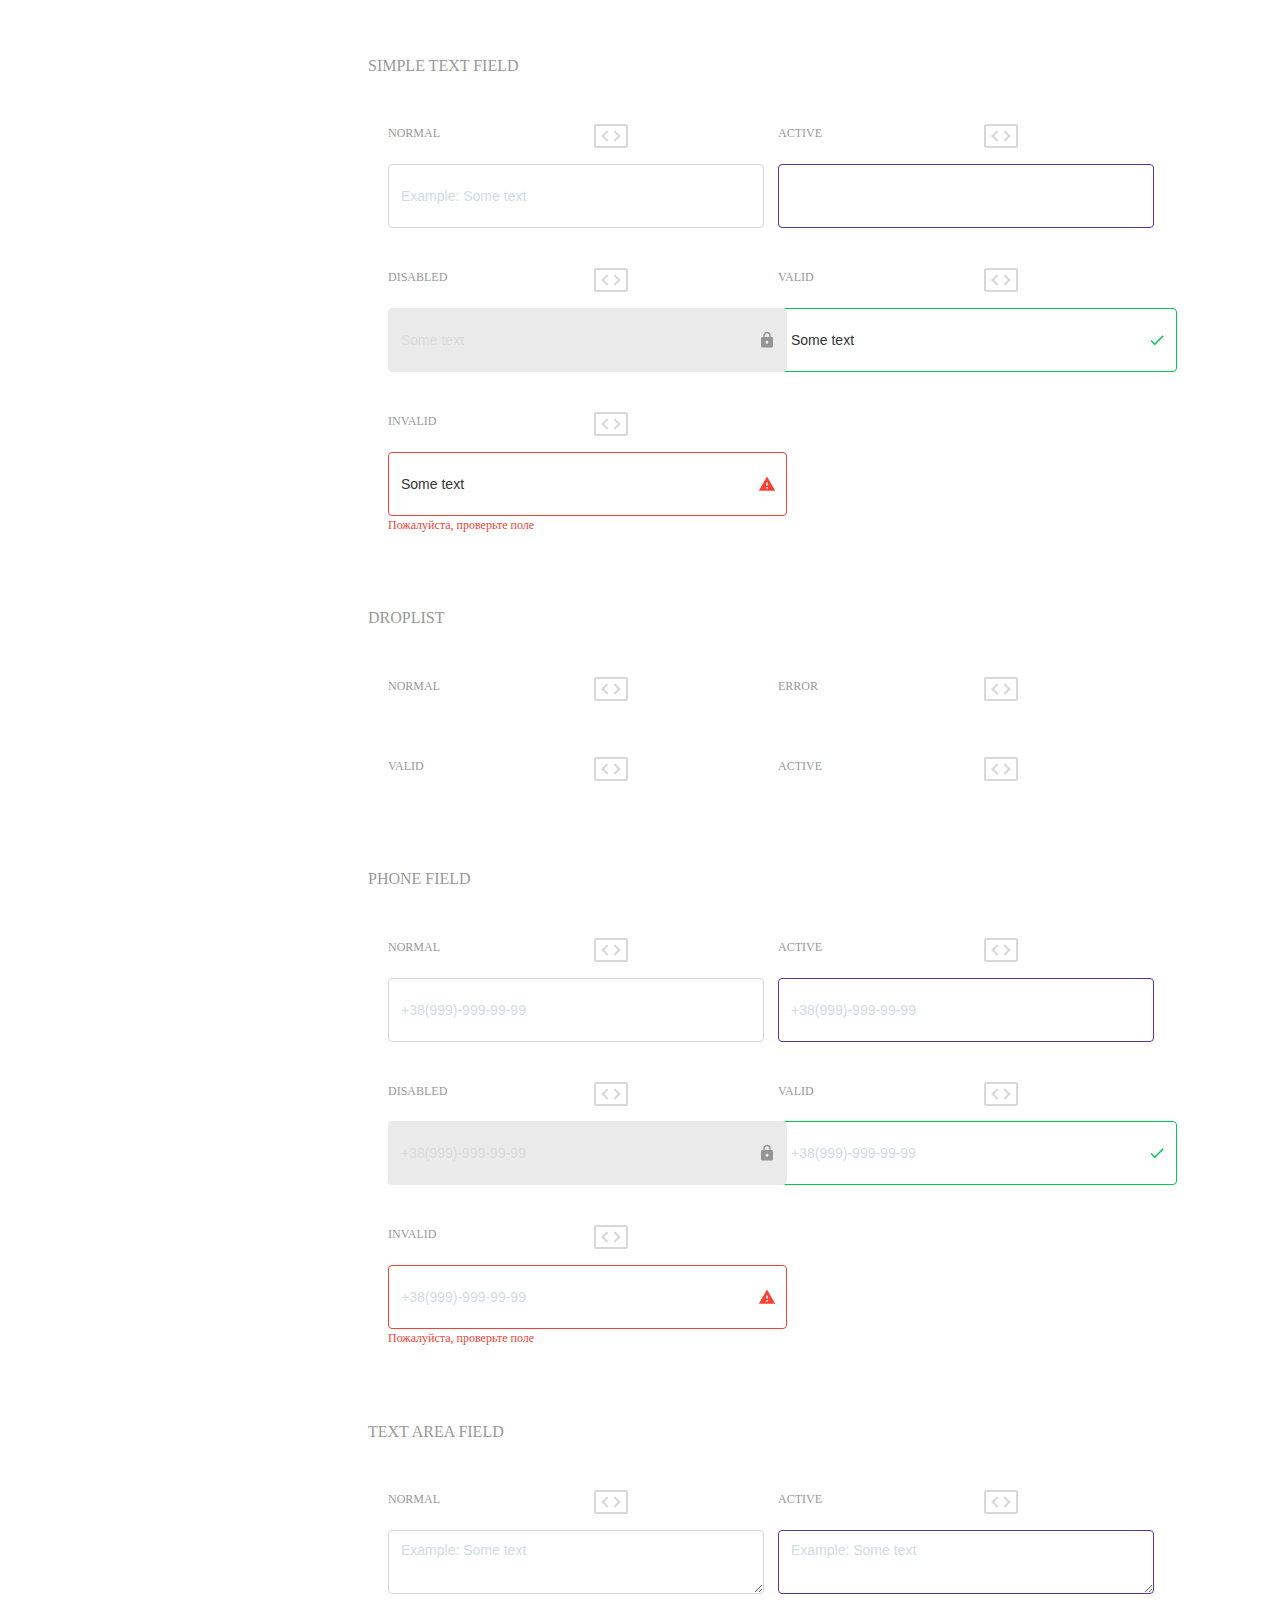
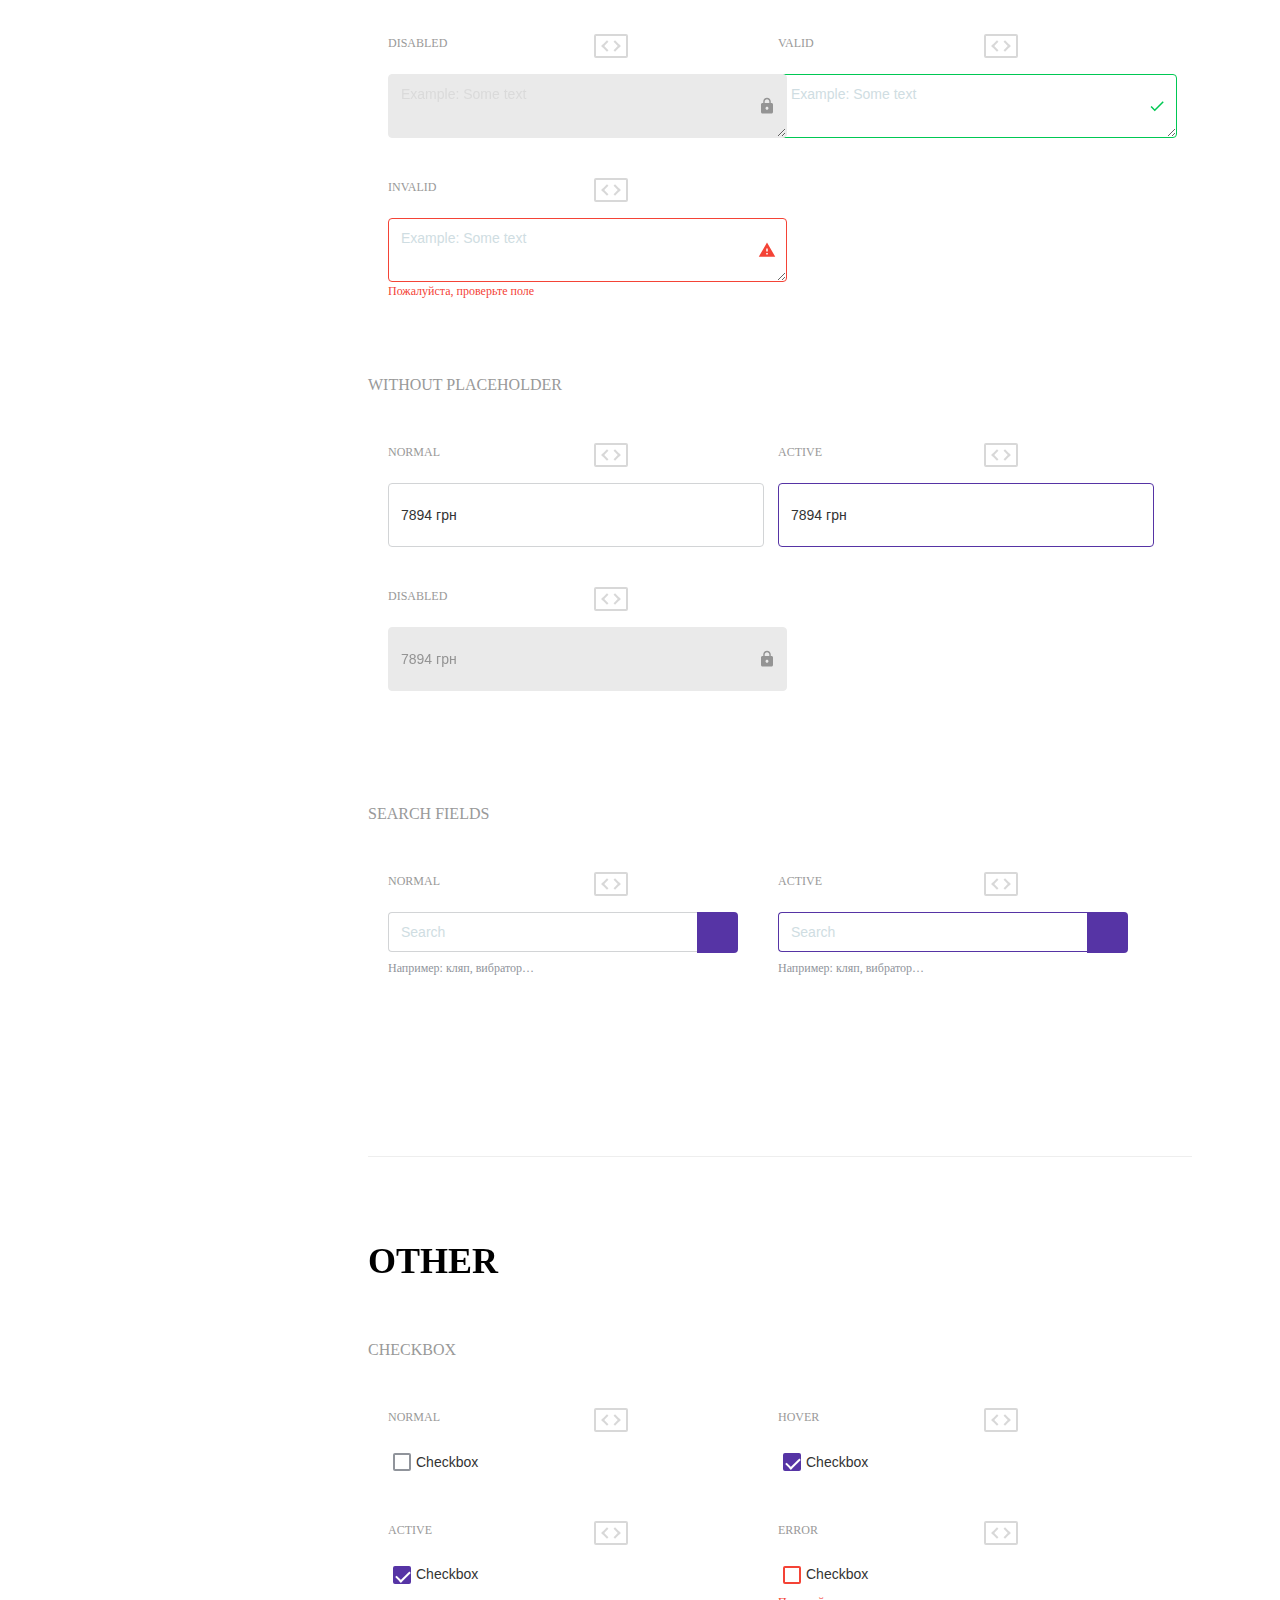
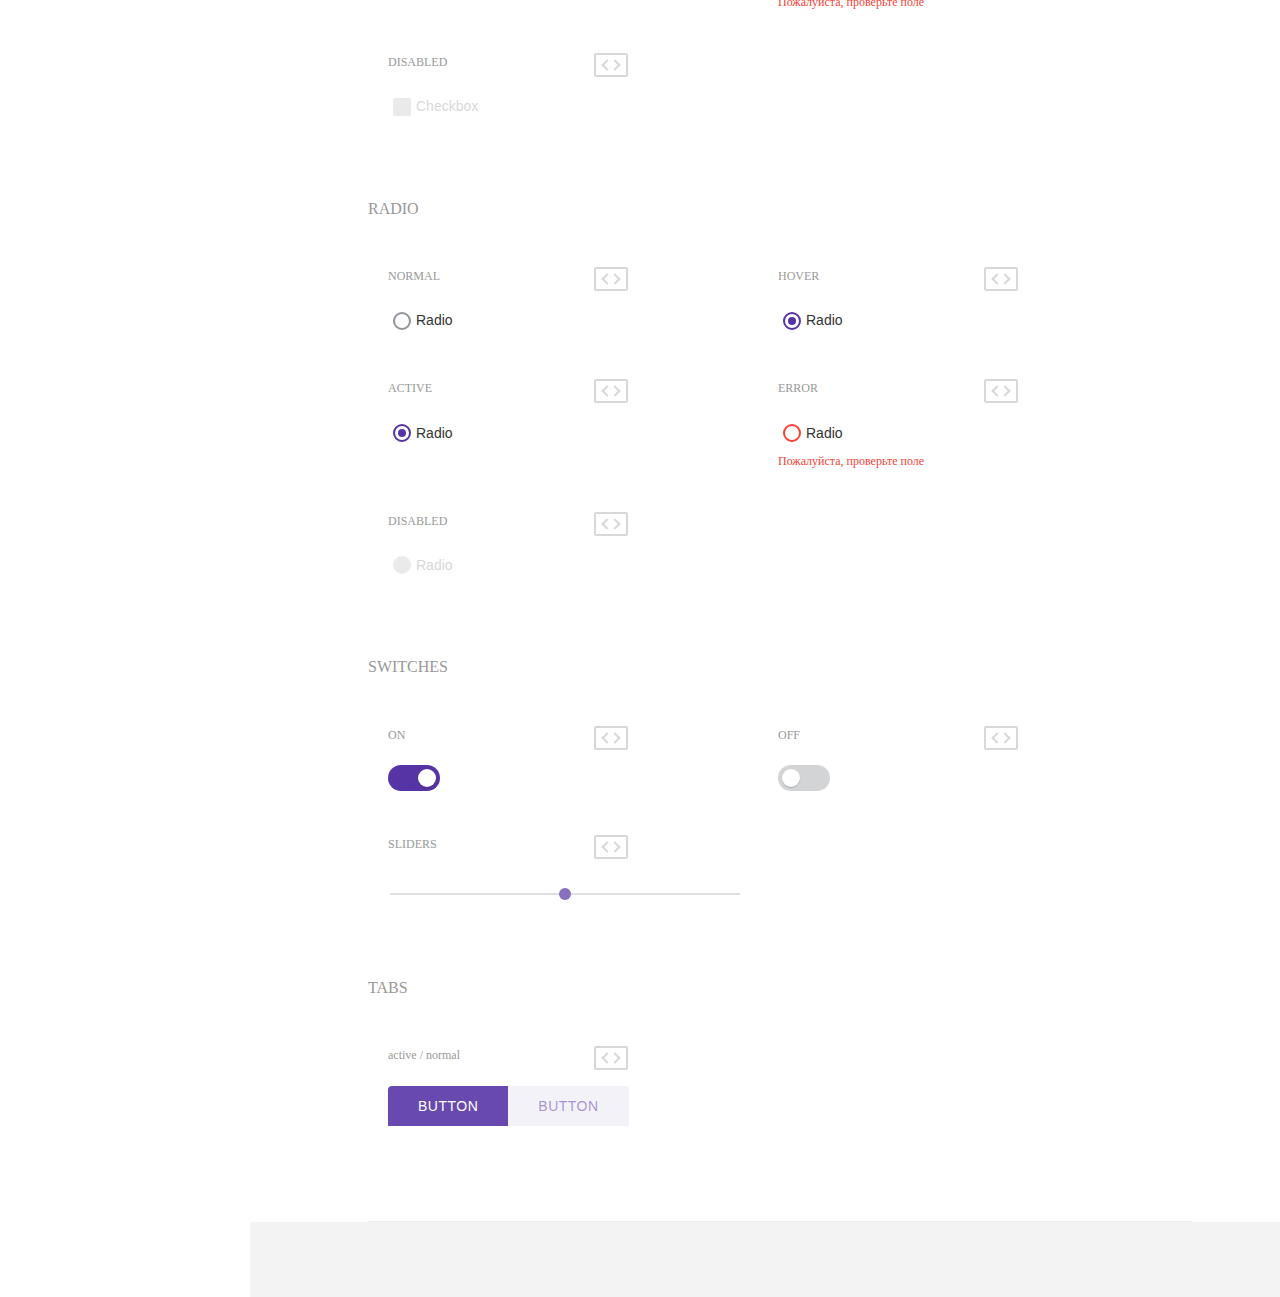
==== commit 3ed499f3: "UI Kit strted other section" ====
--- a/html/index.html
+++ b/html/index.html
@@ -27,6 +27,7 @@
             <li class="uk-aside__list-item"><a href="#typography">Typography</a></li>
             <li class="uk-aside__list-item"><a href="#buttons">Buttons</a></li>
             <li class="uk-aside__list-item"><a href="#inputs">Inputs</a></li>
+            <li class="uk-aside__list-item"><a href="#other">Other</a></li>
         </ul>
     </nav>
 </aside>
@@ -905,6 +906,274 @@
         </ul>
     </article>
 </section>
+        <section class="uk-section" id="other">
+    <h2 class="uk-section__title">other</h2>
+    <article class="uk-section__article">
+        <h3>Checkbox</h3>
+        <ul class="uk-fields uk-fields--other">
+            <li>
+                <div class="uk-field__info">
+                    <p>NORMAL</p>
+                    <div class="uk-field__code"><span>Code</span></div>
+                </div>
+                <div>
+                    <label class="uk-input__label">
+                        <input type="checkbox" class="uk-input--cb" required>
+                        <span>Checkbox</span>
+                    </label>
+                    <span class="uk-input__texterror">Пожалуйста, проверьте поле</span>
+                </div>
+                <textarea class="uk-field__markup">
+                    <div>
+                        <label class="uk-input__label">
+                            <input type="checkbox" class="uk-input--cb" required>
+                            <span>Checkbox</span>
+                        </label>
+                        <span class="uk-input__texterror">Пожалуйста, проверьте поле</span>
+                    </div>
+                </textarea>
+            </li>
+            <li>
+                <div class="uk-field__info">
+                    <p>HOVER</p>
+                    <div class="uk-field__code"><span>Code</span></div>
+                </div>
+                <label class="uk-input__label">
+                    <input type="checkbox" class="uk-input--cb" checked>
+                    <span>Checkbox</span>
+                </label>
+                <textarea class="uk-field__markup">
+                    <label class="uk-input__label">
+                        <input type="checkbox" class="uk-input--cb">
+                        <span>Checkbox</span>
+                    </label>
+                </textarea>
+            </li>
+            <li>
+                <div class="uk-field__info">
+                    <p>ACTIVE</p>
+                    <div class="uk-field__code"><span>Code</span></div>
+                </div>
+                <label class="uk-input__label">
+                    <input type="checkbox" class="uk-input--cb" checked>
+                    <span>Checkbox</span>
+                </label>
+                <textarea class="uk-field__markup">
+                    <label class="uk-input__label">
+                        <input type="checkbox" class="uk-input--cb" checked>
+                        <span>Checkbox</span>
+                    </label>
+                </textarea>
+            </li>
+            <li>
+                <div class="uk-field__info">
+                    <p>ERROR</p>
+                    <div class="uk-field__code"><span>Code</span></div>
+                </div>
+                <div>
+                    <label class="uk-input__label uk-input__label--error">
+                        <input type="checkbox" class="uk-input--cb" required>
+                        <span>Checkbox</span>
+                    </label>
+                    <span class="uk-input__texterror">Пожалуйста, проверьте поле</span>
+                </div>
+                <textarea class="uk-field__markup">
+                    <div>
+                        <label class="uk-input__label">
+                            <input type="checkbox" class="uk-input--cb" required>
+                            <span>Checkbox</span>
+                        </label>
+                        <span class="uk-input__texterror">Пожалуйста, проверьте поле</span>
+                    </div>
+                </textarea>
+            </li>
+            <li>
+                <div class="uk-field__info">
+                    <p>DISABLED</p>
+                    <div class="uk-field__code"><span>Code</span></div>
+                </div>
+                <label class="uk-input__label">
+                    <input type="checkbox" class="uk-input--cb" disabled>
+                    <span>Checkbox</span>
+                </label>
+                <textarea class="uk-field__markup">
+                    <label class="uk-input__label">
+                        <input type="checkbox" class="uk-input--cb" disabled>
+                        <span>Checkbox</span>
+                    </label>
+                </textarea>
+            </li>
+        </ul>
+    </article>
+    <article class="uk-section__article">
+        <h3>radio</h3>
+        <ul class="uk-fields uk-fields--other">
+            <li>
+                <div class="uk-field__info">
+                    <p>NORMAL</p>
+                    <div class="uk-field__code"><span>Code</span></div>
+                </div>
+                <div>
+                    <label class="uk-input__label">
+                        <input type="radio" class="uk-input--cb" required>
+                        <span>Radio</span>
+                    </label>
+                    <span class="uk-input__texterror">Пожалуйста, проверьте поле</span>
+                </div>
+                <textarea class="uk-field__markup">
+                    <div>
+                        <label class="uk-input__label">
+                            <input type="radio" class="uk-input--cb" required>
+                            <span>Radio</span>
+                        </label>
+                        <span class="uk-input__texterror">Пожалуйста, проверьте поле</span>
+                    </div>
+                </textarea>
+            </li>
+            <li>
+                <div class="uk-field__info">
+                    <p>HOVER</p>
+                    <div class="uk-field__code"><span>Code</span></div>
+                </div>
+                <label class="uk-input__label">
+                    <input type="radio" class="uk-input--cb" checked>
+                    <span>Radio</span>
+                </label>
+                <textarea class="uk-field__markup">
+                    <label class="uk-input__label">
+                        <input type="radio" class="uk-input--cb">
+                        <span>Radio</span>
+                    </label>
+                </textarea>
+            </li>
+            <li>
+                <div class="uk-field__info">
+                    <p>ACTIVE</p>
+                    <div class="uk-field__code"><span>Code</span></div>
+                </div>
+                <label class="uk-input__label">
+                    <input type="radio" class="uk-input--cb" checked>
+                    <span>Radio</span>
+                </label>
+                <textarea class="uk-field__markup">
+                    <label class="uk-input__label">
+                        <input type="radio" class="uk-input--cb" checked>
+                        <span>Radio</span>
+                    </label>
+                </textarea>
+            </li>
+            <li>
+                <div class="uk-field__info">
+                    <p>ERROR</p>
+                    <div class="uk-field__code"><span>Code</span></div>
+                </div>
+                <div>
+                    <label class="uk-input__label uk-input__label--error">
+                        <input type="radio" class="uk-input--cb" required>
+                        <span>Radio</span>
+                    </label>
+                    <span class="uk-input__texterror">Пожалуйста, проверьте поле</span>
+                </div>
+                <textarea class="uk-field__markup">
+                    <div>
+                        <label class="uk-input__label">
+                            <input type="radio" class="uk-input--cb" required>
+                            <span>Radio</span>
+                        </label>
+                        <span class="uk-input__texterror">Пожалуйста, проверьте поле</span>
+                    </div>
+                </textarea>
+            </li>
+            <li>
+                <div class="uk-field__info">
+                    <p>DISABLED</p>
+                    <div class="uk-field__code"><span>Code</span></div>
+                </div>
+                <label class="uk-input__label">
+                    <input type="radio" class="uk-input--cb" disabled>
+                    <span>Radio</span>
+                </label>
+                <textarea class="uk-field__markup">
+                    <label class="uk-input__label">
+                        <input type="radio" class="uk-input--cb" disabled>
+                        <span>Radio</span>
+                    </label>
+                </textarea>
+            </li>
+        </ul>
+    </article>
+    <article class="uk-section__article">
+        <h3>switches</h3>
+        <ul class="uk-fields uk-fields--other">
+            <li>
+                <div class="uk-field__info">
+                    <p>ON</p>
+                    <div class="uk-field__code"><span>Code</span></div>
+                </div>
+                <label class="uk-switch">
+                    <input class="uk-switch__input" type="checkbox" checked>
+                    <span class="uk-switch__slider"></span>
+                </label>
+                <textarea class="uk-field__markup">
+                    <label class="uk-switch">
+                        <input class="uk-switch__input" type="checkbox" checked>
+                        <span class="uk-switch__slider"></span>
+                    </label>
+                </textarea>
+            </li>
+            <li>
+                <div class="uk-field__info">
+                    <p>OFF</p>
+                    <div class="uk-field__code"><span>Code</span></div>
+                </div>
+                <label class="uk-switch">
+                    <input class="uk-switch__input" type="checkbox">
+                    <span class="uk-switch__slider"></span>
+                </label>
+                <textarea class="uk-field__markup">
+                    <label class="uk-switch">
+                        <input class="uk-switch__input" type="checkbox">
+                        <span class="uk-switch__slider"></span>
+                    </label>
+                </textarea>
+            </li>
+            <li>
+            <div class="uk-field__info">
+                    <p>SLIDERS</p>
+                    <div class="uk-field__code"><span>Code</span></div>
+                </div>
+                <label class="uk-range">
+                    <input class="uk-range__slider" type="range">
+                </label>
+                <textarea class="uk-field__markup">
+                    <label class="uk-range">
+                        <input class="uk-range__slider" type="range">
+                    </label>
+                </textarea>
+            </li>
+        </ul>
+    </article>
+    <article class="uk-section__article">
+        <h3>Tabs</h3>
+        <ul class="uk-fields uk-fields--other">
+            <li>
+                <div class="uk-field__info">
+                    <p>active / normal</p>
+                    <div class="uk-field__code"><span>Code</span></div>
+                </div>
+                <div class="uk-tabs">
+                    <div class="uk-tabs__btns">
+                        <button class="uk-tabs__btn uk-tabs__btn--active">BUTTON</button>
+                        <button class="uk-tabs__btn">BUTTON</button>
+                    </div>
+                </div>
+                <textarea class="uk-field__markup">
+
+                </textarea>
+            </li>
+        </ul>
+    </article>
+</section>
     </div>
 </div>
 		</main>
--- a/css/main.css
+++ b/css/main.css
@@ -65,7 +65,7 @@
   top: 0;
   left: 250px;
   right: 0;
-  z-index: 2;
+  z-index: 999998;
   border-bottom: 1px solid #eee;
   font-family: 'Roboto', sans-serif;
 }
@@ -158,7 +158,7 @@
   font-weight: 900;
   font-size: 36px;
   color: #000;
-  z-index: 3;
+  z-index: 999999;
   text-transform: uppercase;
 }
 
@@ -330,6 +330,7 @@
   margin: 20px;
   flex-basis: calc(25% - 40px);
   max-width: 350px;
+  min-width: 250px;
   flex-grow: 1;
 }
 
@@ -379,6 +380,14 @@
 
 .uk-fields--inputs .uk-input[invalid] + .uk-input__texterror {
   display: block;
+}
+
+.uk-fields--other li {
+  flex-basis: calc(20% - 40px);
+}
+
+.uk-fields--other .uk-input__label--error input {
+  border-color: #f44336 !important;
 }
 
 .uk-field__info {
@@ -796,8 +805,6 @@
   height: 40px;
 }
 
-input[type='radio'].uk-input,
-input[type='checkbox'].uk-input,
 select.uk-input {
   -webkit-appearance: none;
   -moz-appearance: none;
@@ -863,25 +870,67 @@
   border-right: none;
 }
 
-.uk-input[type='checkbox'], .uk-input[type='radio'] {
+/* Checkbox and radio*/
+.uk-input__label {
+  margin: 0;
+  display: inline-flex;
+  align-items: center;
+  font-size: 14px;
+  font-weight: normal;
+  font-family: 'Roboto', sans-serif;
+  color: #333333;
+  -webkit-user-select: none;
+     -moz-user-select: none;
+      -ms-user-select: none;
+          user-select: none;
+}
+
+.uk-input__label--error + .uk-input__texterror {
+  display: block;
+}
+
+.uk-input--cb[type='checkbox'], .uk-input--cb[type='radio'] {
   background: #fff;
+  -webkit-appearance: none;
+  -moz-appearance: none;
+  appearance: none;
+  border-radius: 4px;
+  outline: none !important;
   position: relative;
-  width: 16px;
-  height: 16px;
-  border: none;
   padding: 0;
+  margin: 5px;
   cursor: pointer;
   width: 18px;
   height: 18px;
-  border: 2px solid #000;
+  min-height: auto;
+  border: 2px solid #90949B;
+  flex-shrink: 0;
   transition: 0.2s;
 }
 
-.uk-input[type='checkbox'] {
+.uk-input--cb[type='checkbox'][disabled], .uk-input--cb[type='checkbox'][disabled]:checked, .uk-input--cb[type='radio'][disabled], .uk-input--cb[type='radio'][disabled]:checked {
+  background-color: #e9eaeb !important;
+  border-color: #e9eaeb !important;
+  cursor: not-allowed;
+  -webkit-filter: grayscale(1);
+          filter: grayscale(1);
+}
+
+.uk-input--cb[type='checkbox'][disabled] + *, .uk-input--cb[type='checkbox'][disabled]:checked + *, .uk-input--cb[type='radio'][disabled] + *, .uk-input--cb[type='radio'][disabled]:checked + * {
+  color: #d8d8d8;
+  cursor: not-allowed;
+}
+
+.uk-input--cb.uk-input--clicked:required:invalid {
+  border-color: #f44336;
+  background-color: #fff;
+}
+
+.uk-input--cb[type='checkbox'] {
   border-radius: 2px;
 }
 
-.uk-input[type='checkbox']::before {
+.uk-input--cb[type='checkbox']::before {
   content: "";
   position: absolute;
   top: 0;
@@ -896,23 +945,27 @@
   transition: 0.2s;
 }
 
-.uk-input[type='checkbox']:checked {
-  background-color: var(--main-color);
-  border-color: var(--main-color);
-}
-
-.uk-input[type='checkbox']:checked::before {
+.uk-input--cb[type='checkbox']:checked {
+  background-color: #5634a5 !important;
+  border-color: #5634a5 !important;
+}
+
+.uk-input--cb[type='checkbox']:checked::before {
   -webkit-transform: rotate(45deg) scale(1);
           transform: rotate(45deg) scale(1);
 }
 
-.uk-input[type='radio'] {
+.uk-input--cb[type='checkbox']:not(:disabled):hover {
+  border-color: #5634a5 !important;
+}
+
+.uk-input--cb[type='radio'] {
   border-radius: 50%;
 }
 
-.uk-input[type='radio']::before {
+.uk-input--cb[type='radio']::before {
   content: "";
-  background-color: var(--main-color);
+  background-color: #5634a5;
   position: absolute;
   top: 3px;
   left: 3px;
@@ -925,16 +978,21 @@
   transition: 0.2s;
 }
 
-.uk-input[type='radio']:checked {
-  border-color: var(--main-color);
+.uk-input--cb[type='radio']:checked {
+  border-color: #5634a5;
   background-color: #fff;
 }
 
-.uk-input[type='radio']:checked::before {
+.uk-input--cb[type='radio']:checked::before {
   -webkit-transform: scale(1);
           transform: scale(1);
 }
 
+.uk-input--cb[type='radio']:not(:disabled):hover {
+  border-color: #5634a5 !important;
+}
+
+/* SEARCH */
 .uk-input__search {
   display: flex;
   align-items: flex-start;
@@ -978,12 +1036,11 @@
   padding: 8px 12px;
   font-size: 14px;
   color: #90949b;
-  line-height: 2;
   max-height: 40px;
   overflow: hidden;
   border: solid 1px #d2d4d6;
   border-radius: 4px;
-  z-index: 10000;
+  z-index: 9998;
   cursor: pointer;
   -webkit-user-select: none;
      -moz-user-select: none;
@@ -1052,3 +1109,140 @@
   background-color: rgba(87, 53, 167, 0.05);
   color: #5634a5;
 }
+
+/* SWITCHER */
+.uk-switch {
+  position: relative;
+  display: inline-block;
+  width: 52px;
+  height: 26px;
+  margin: 0;
+}
+
+.uk-switch__input {
+  opacity: 0;
+  width: 0;
+  height: 0;
+}
+
+.uk-switch__input:checked + .uk-switch__slider {
+  background-color: #5634a5;
+}
+
+.uk-switch__input:checked + .uk-switch__slider:before {
+  -webkit-transform: translateX(calc(100% + 8px));
+          transform: translateX(calc(100% + 8px));
+}
+
+.uk-switch__slider {
+  position: absolute;
+  cursor: pointer;
+  top: 0;
+  left: 0;
+  right: 0;
+  bottom: 0;
+  background-color: #d2d4d6;
+  border-radius: 14px;
+  transition: .4s;
+}
+
+.uk-switch__slider:before {
+  position: absolute;
+  content: "";
+  height: 18px;
+  width: 18px;
+  left: 4px;
+  bottom: 4px;
+  background-color: white;
+  box-shadow: 0 1px 1px 0 rgba(0, 0, 0, 0.2);
+  border-radius: 50%;
+  transition: .4s;
+}
+
+/* RANGE SLIDER */
+.uk-range {
+  width: 100%;
+  display: block;
+}
+
+.uk-range__slider {
+  -webkit-appearance: none;
+  -moz-appearance: none;
+       appearance: none;
+  width: 100%;
+  height: 2px;
+  background: #d2d4d6;
+  outline: none;
+  opacity: 0.7;
+  transition: opacity .2s;
+}
+
+.uk-range__slider:hover {
+  opacity: 1;
+}
+
+.uk-range__slider::-webkit-slider-thumb {
+  -webkit-appearance: none;
+  appearance: none;
+  width: 12px;
+  height: 12px;
+  background: #5634a5;
+  border-radius: 50%;
+  cursor: pointer;
+}
+
+.uk-range__slider::-moz-range-thumb {
+  width: 12px;
+  height: 12px;
+  background: #5634a5;
+  border-radius: 50%;
+  cursor: pointer;
+}
+
+/* TABS */
+.uk-tabs__btns {
+  display: flex;
+  flex-wrap: wrap;
+}
+
+.uk-tabs__btn {
+  background: #f4f2f9 !important;
+  padding: 11px 30px;
+  line-height: 1.3;
+  text-transform: uppercase;
+  min-width: 120px;
+  font-family: 'Roboto', sans-serif;
+  font-size: 14px;
+  font-weight: 500;
+  font-style: normal;
+  letter-spacing: 0.5px;
+  text-align: center;
+  color: rgba(86, 52, 165, 0.5) !important;
+  text-decoration: none !important;
+  outline: none !important;
+  border: none !important;
+  cursor: pointer;
+  border-radius: 0;
+  -webkit-user-select: none;
+     -moz-user-select: none;
+      -ms-user-select: none;
+          user-select: none;
+  transition: background 0.3s, color 0.3s;
+}
+
+.uk-tabs__btn--active {
+  background: #6749af !important;
+  color: #fff !important;
+}
+
+.uk-tabs__btn:not(.uk-tabs__btn--active):hover {
+  color: #5634a5 !important;
+}
+
+.uk-tabs__btn:first-of-type {
+  border-radius: 4px 0 0 0;
+}
+
+.uk-tabs__btn:last-of-type {
+  border-radius: 0 4px 0 0;
+}
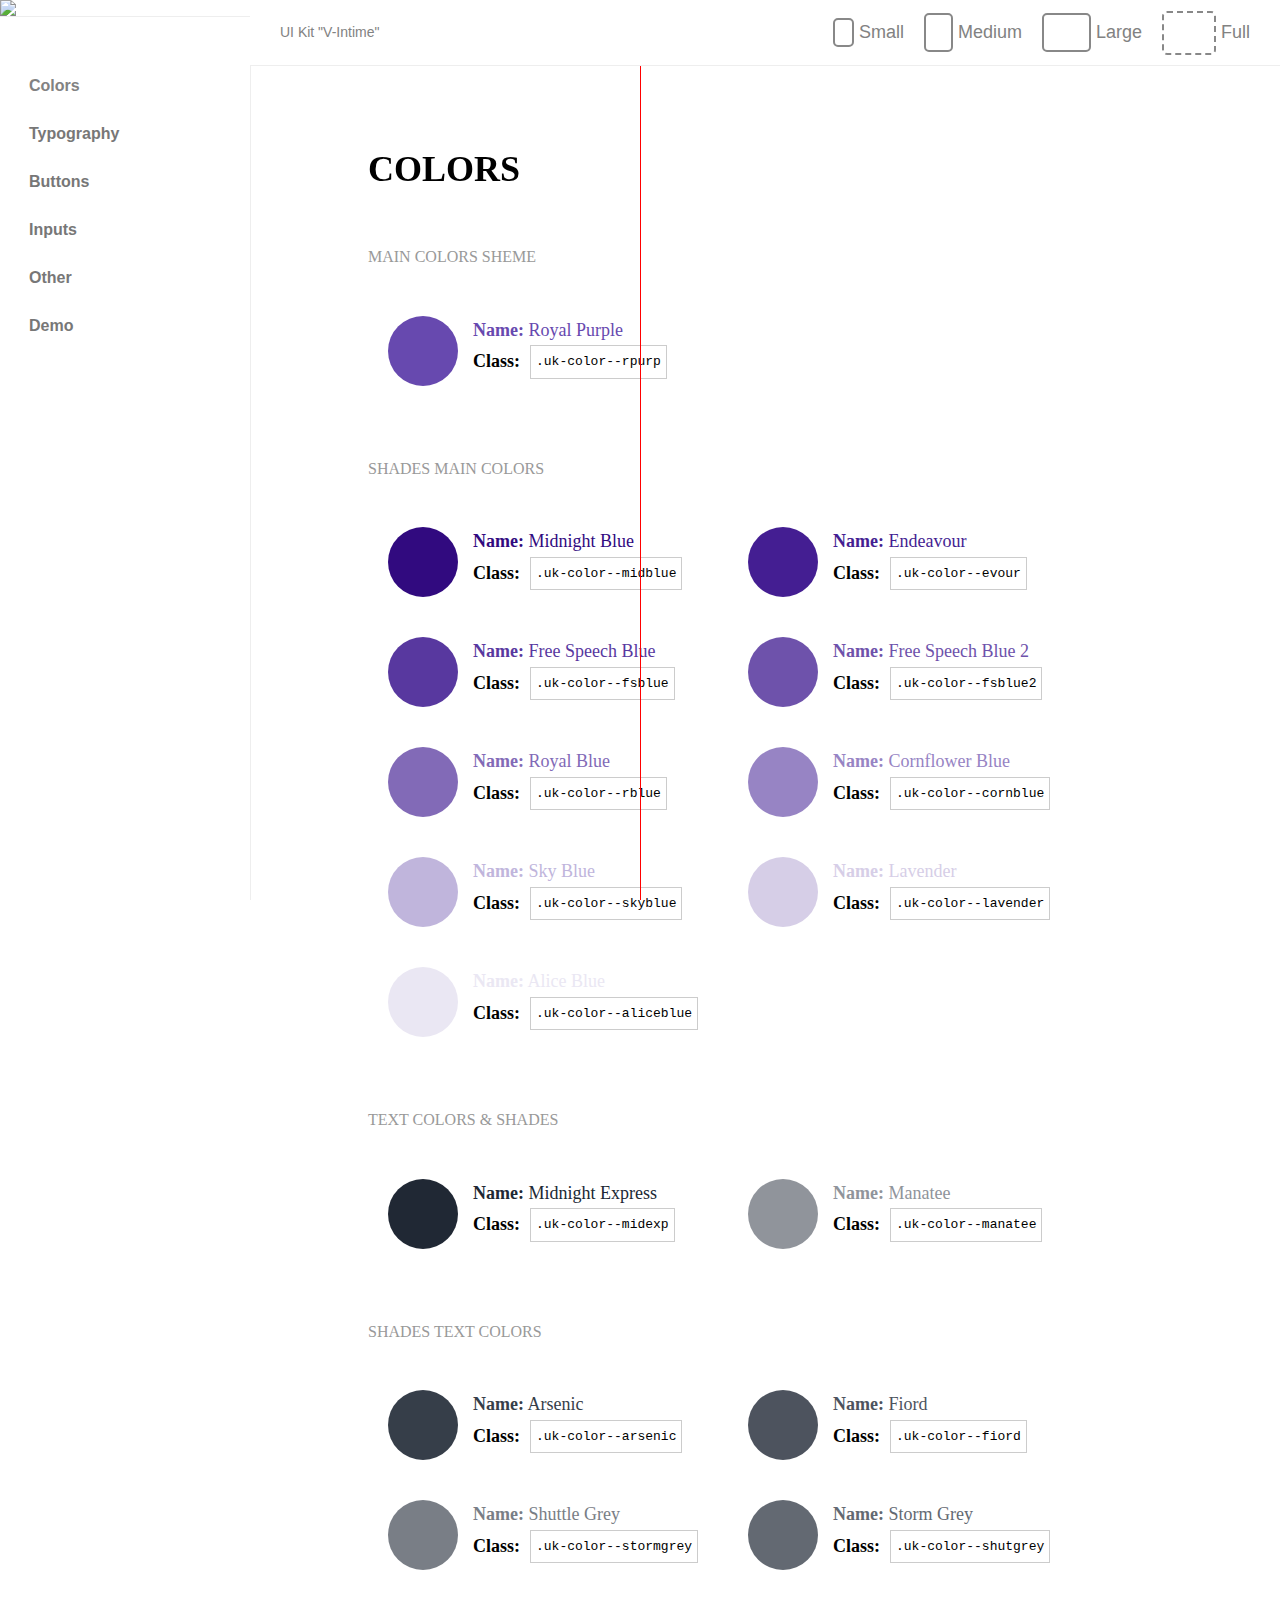
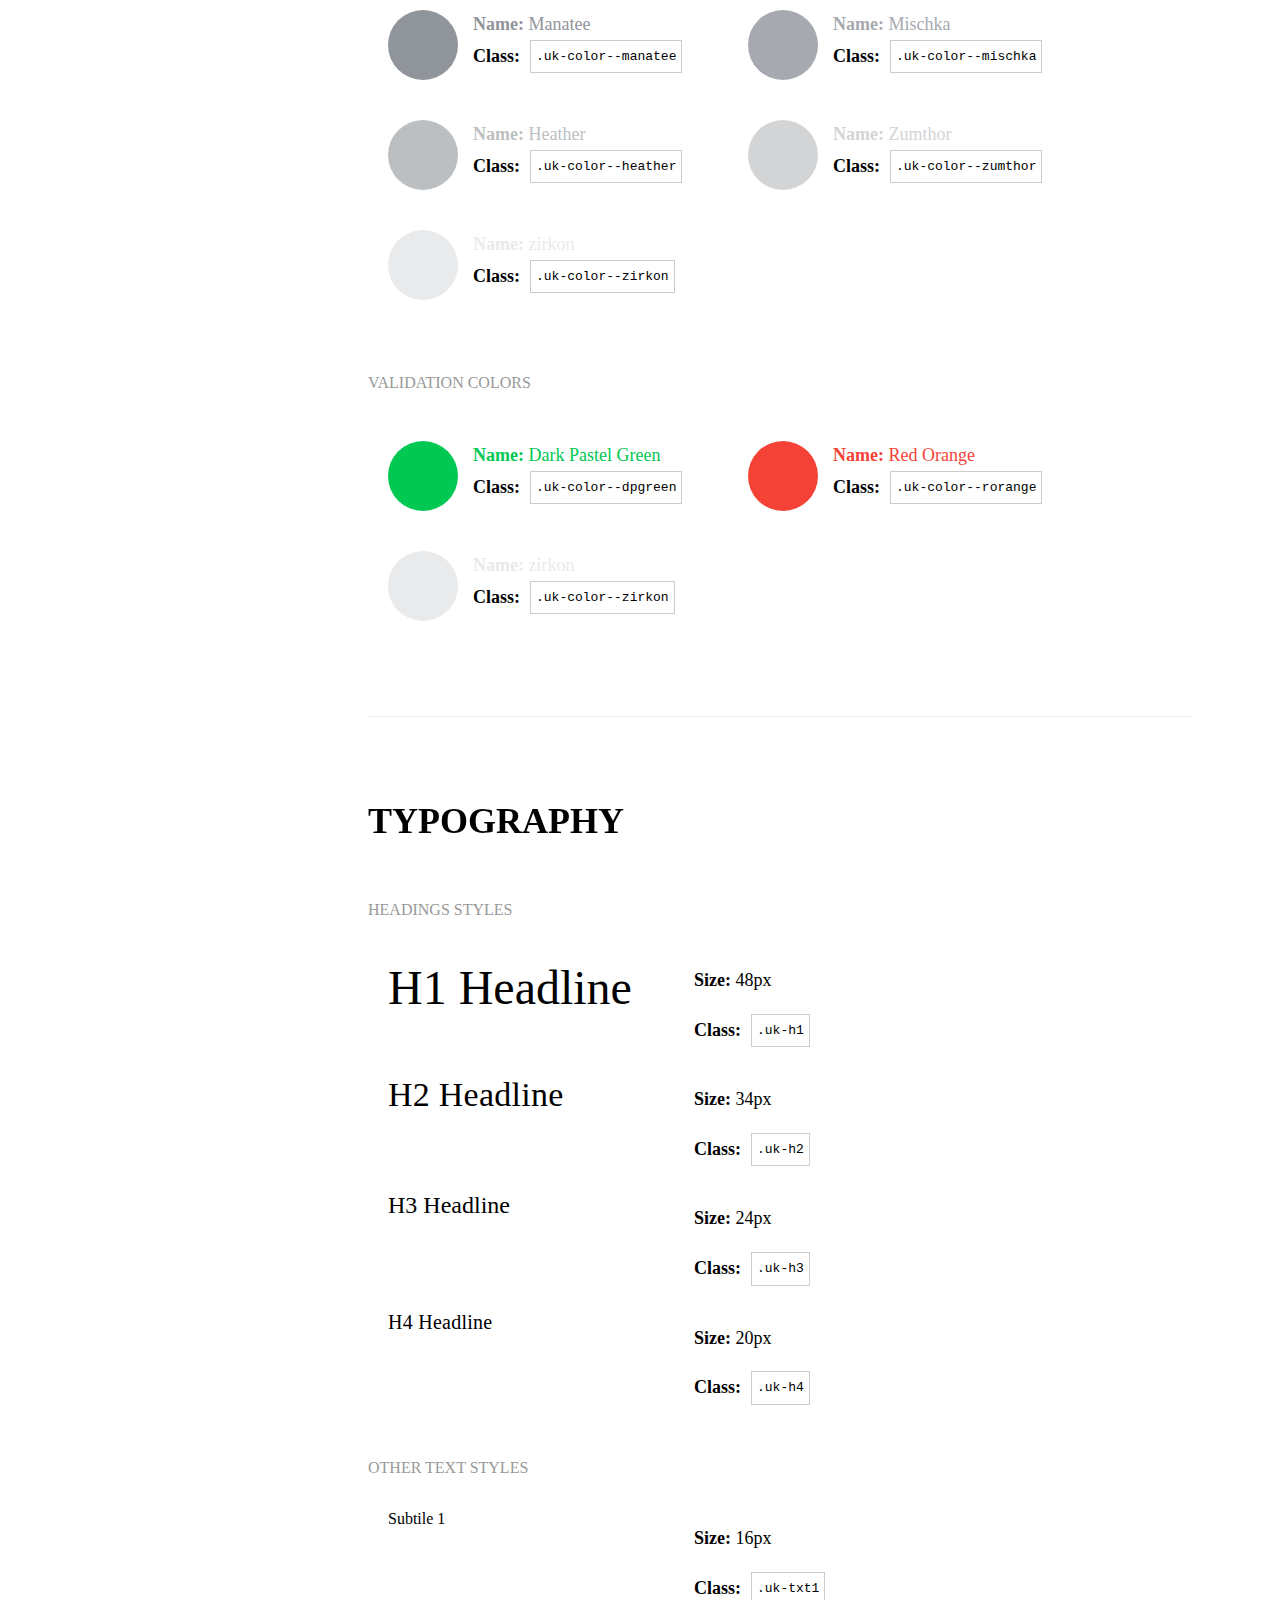
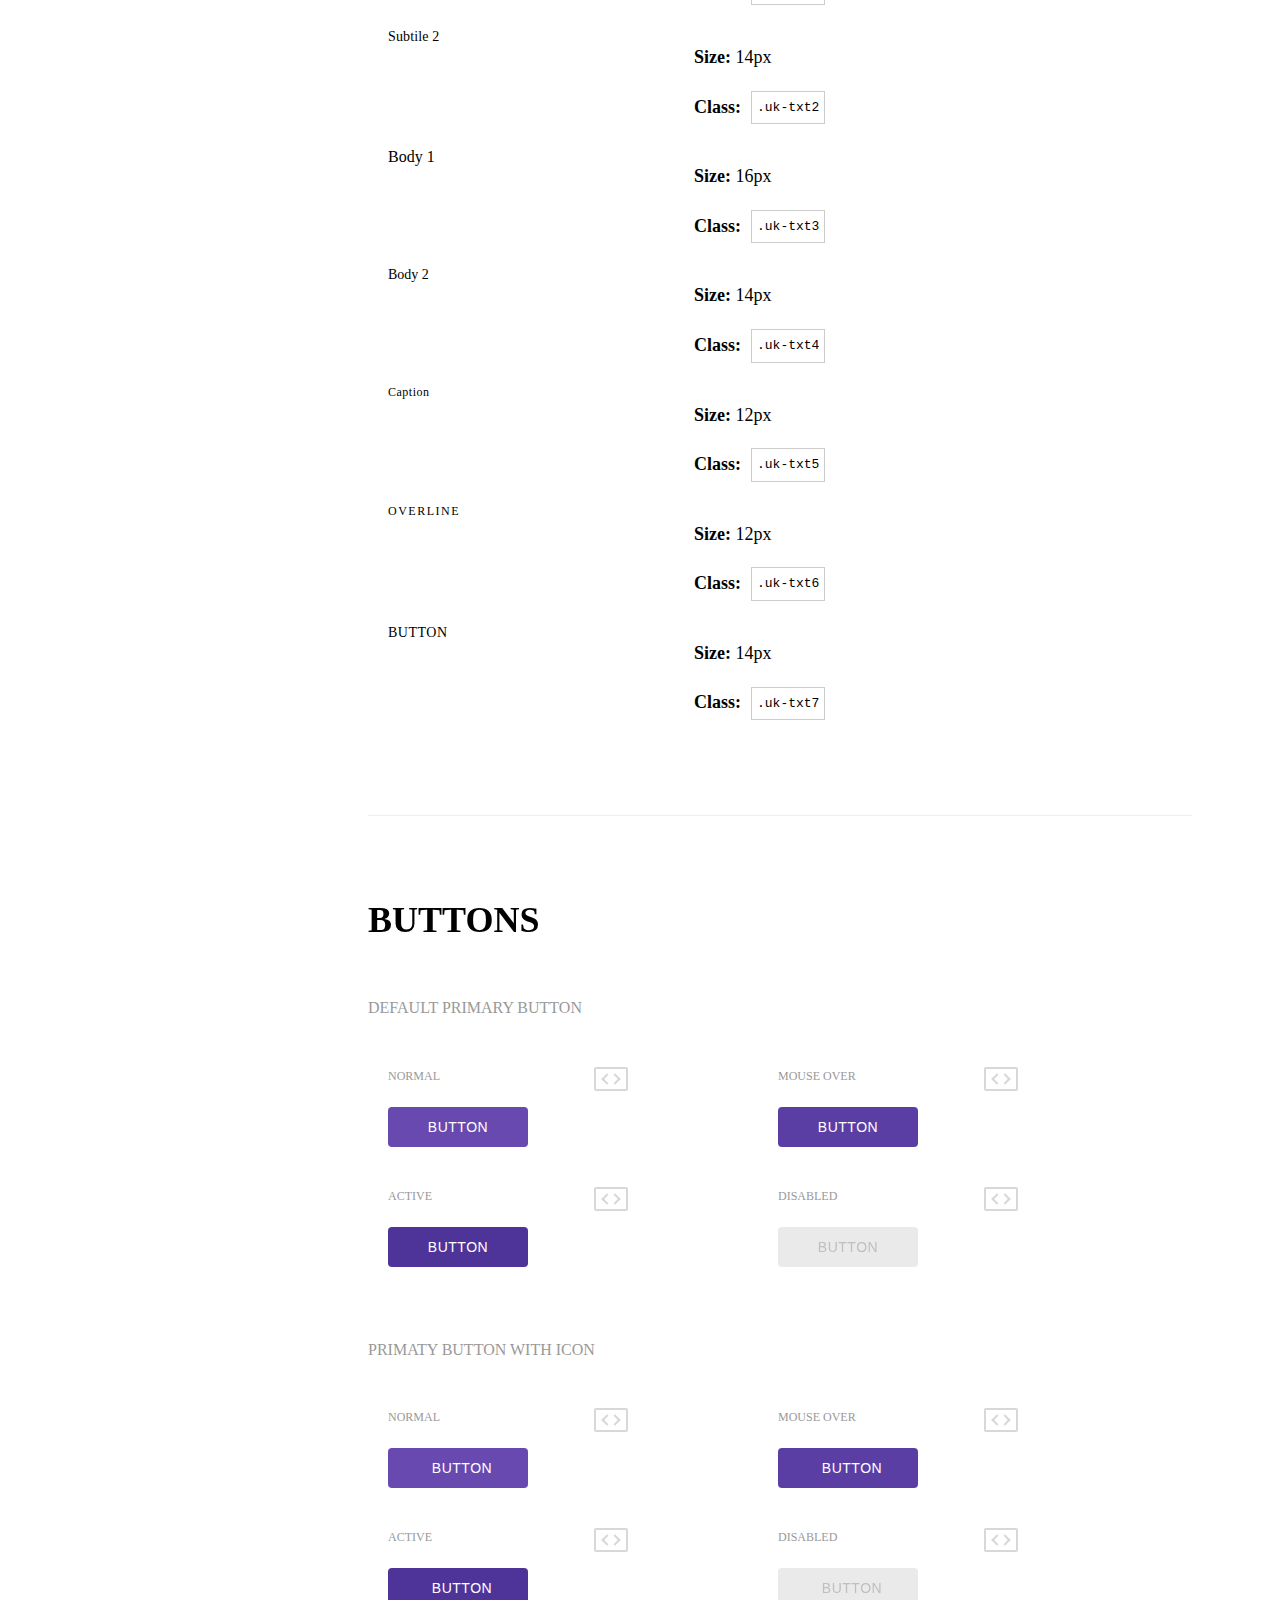
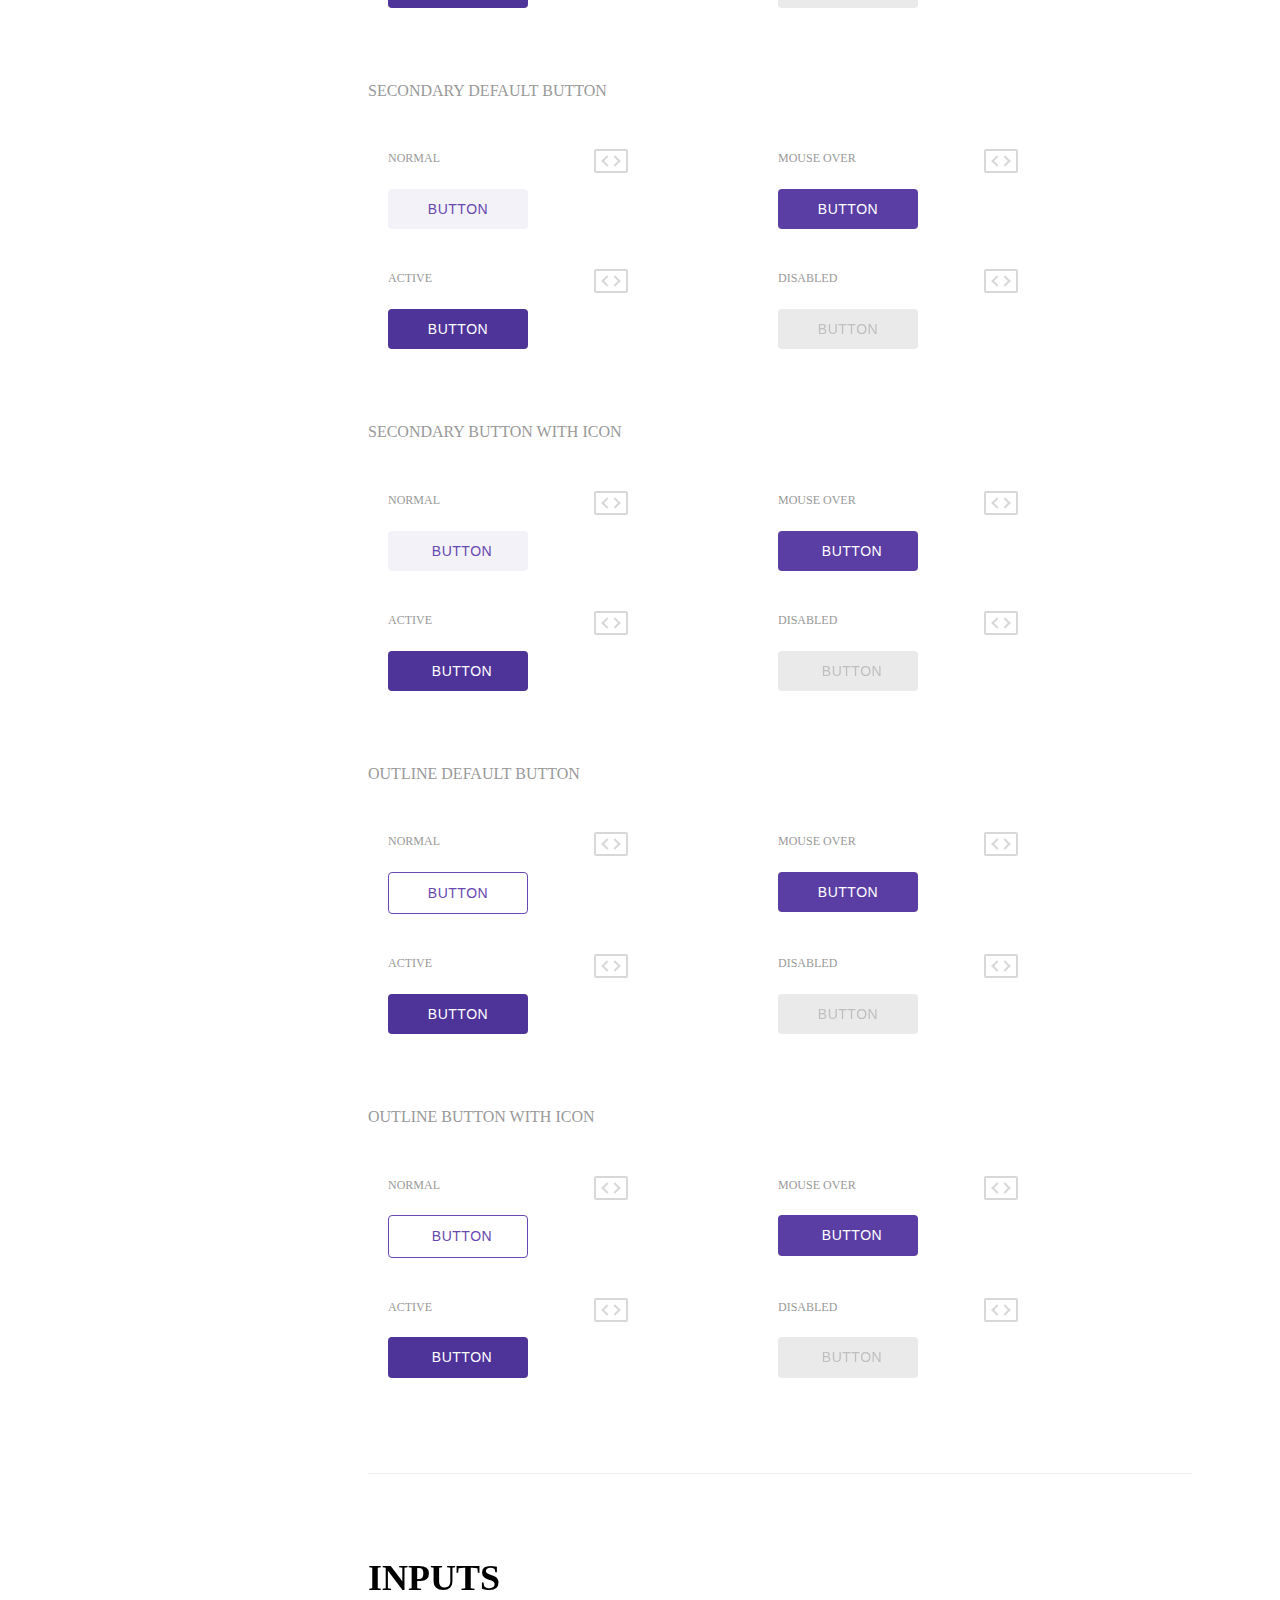
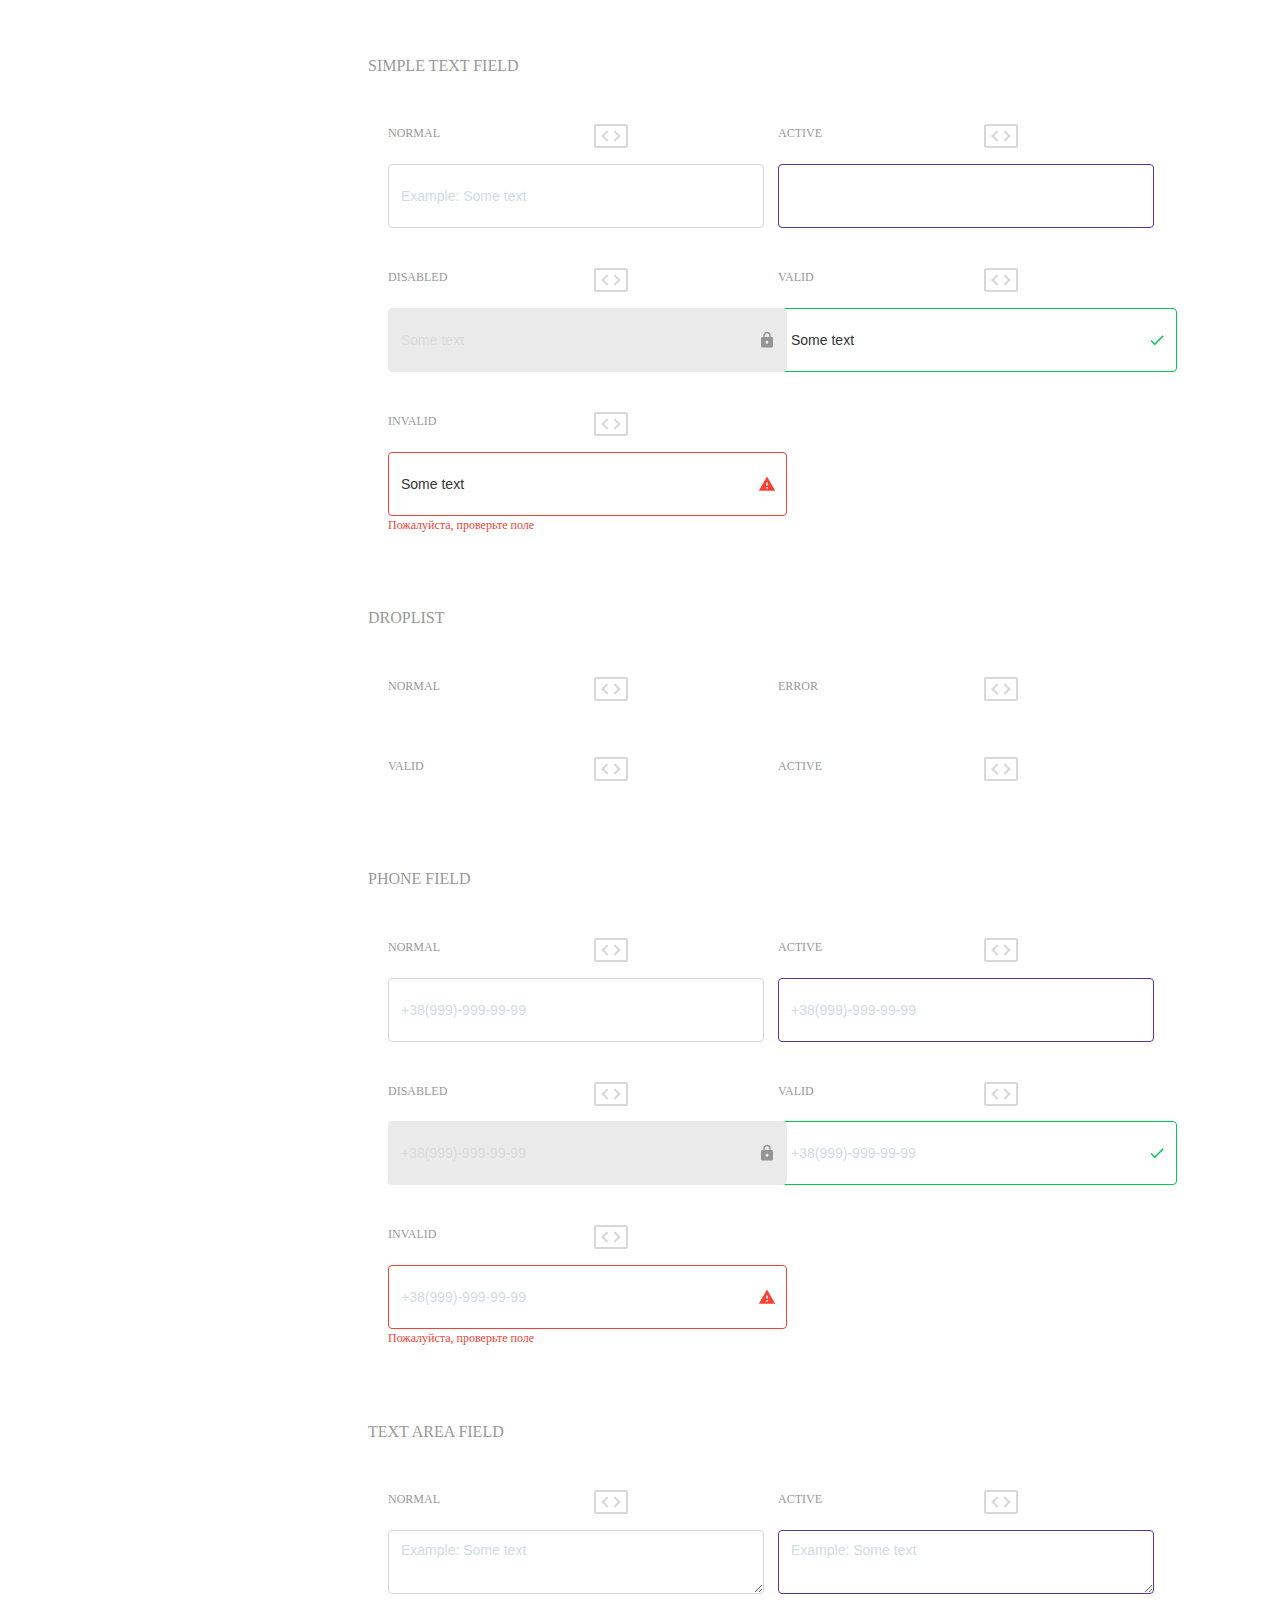
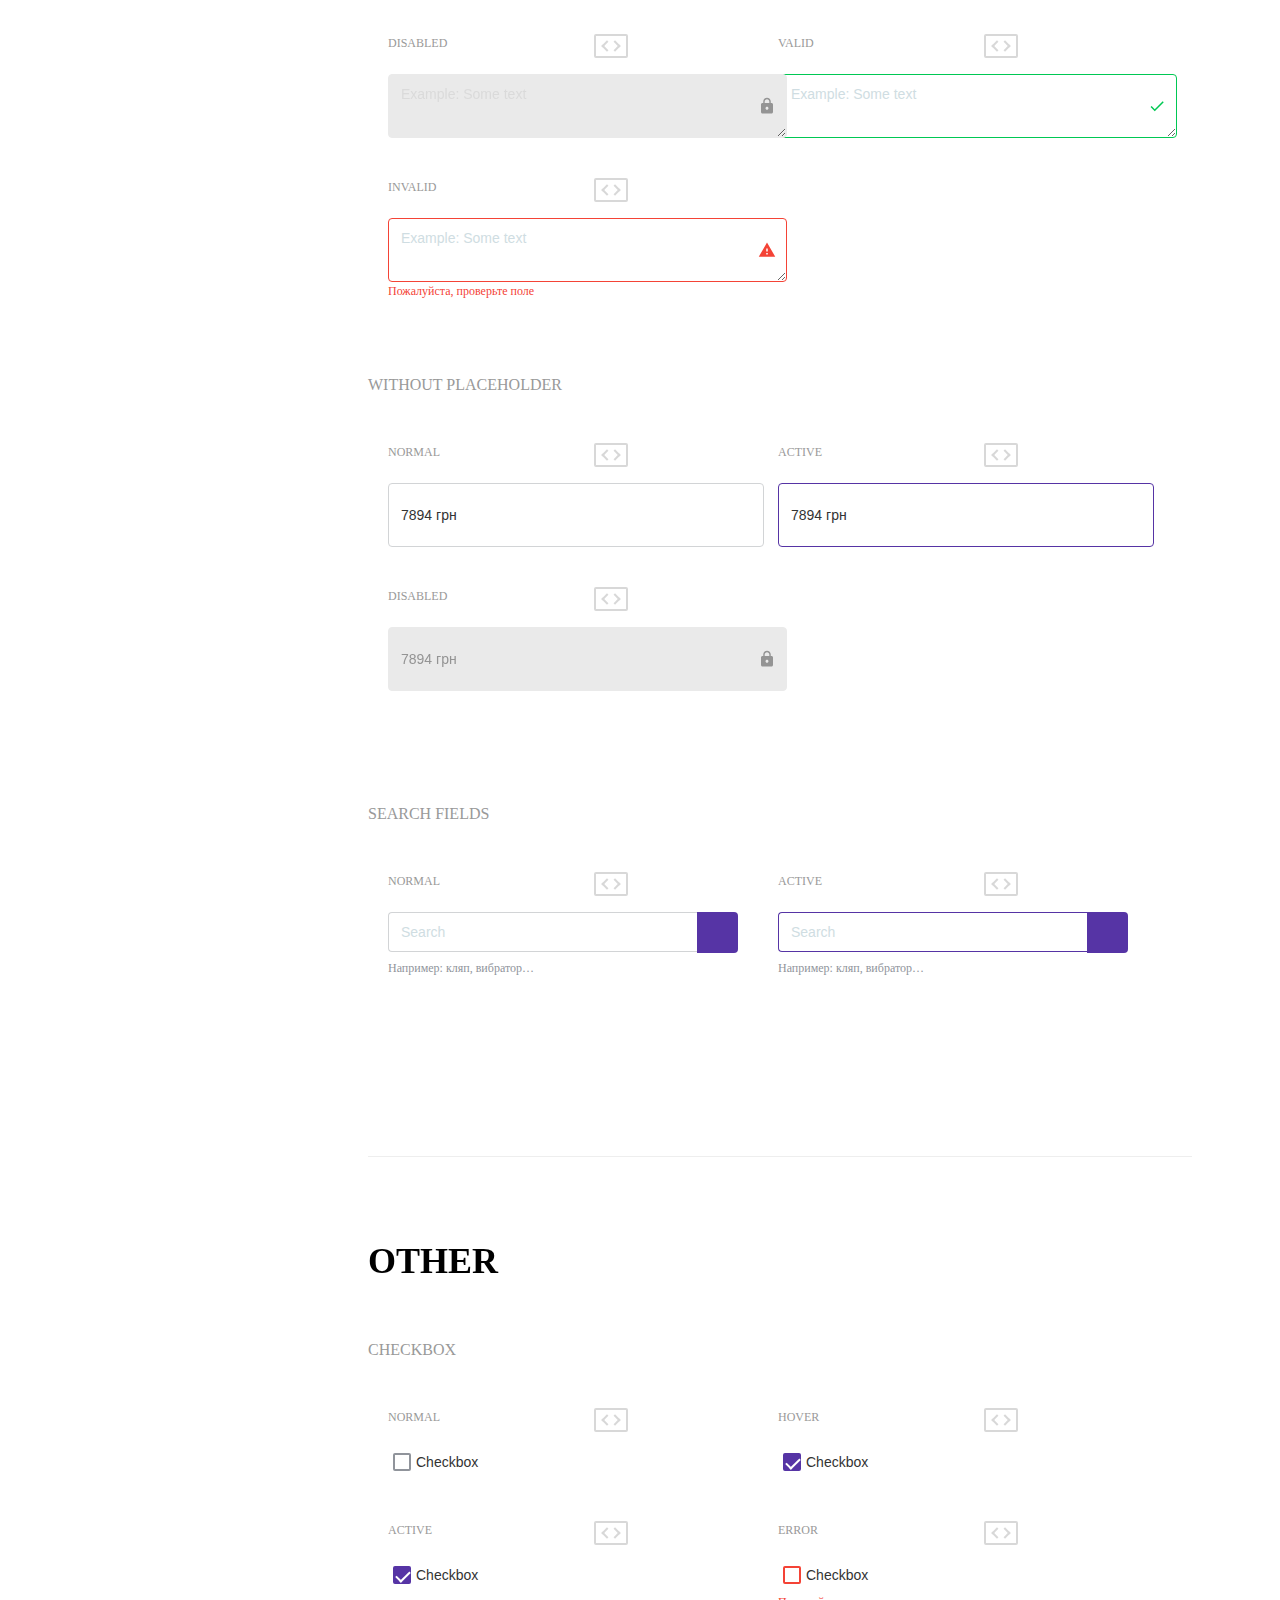
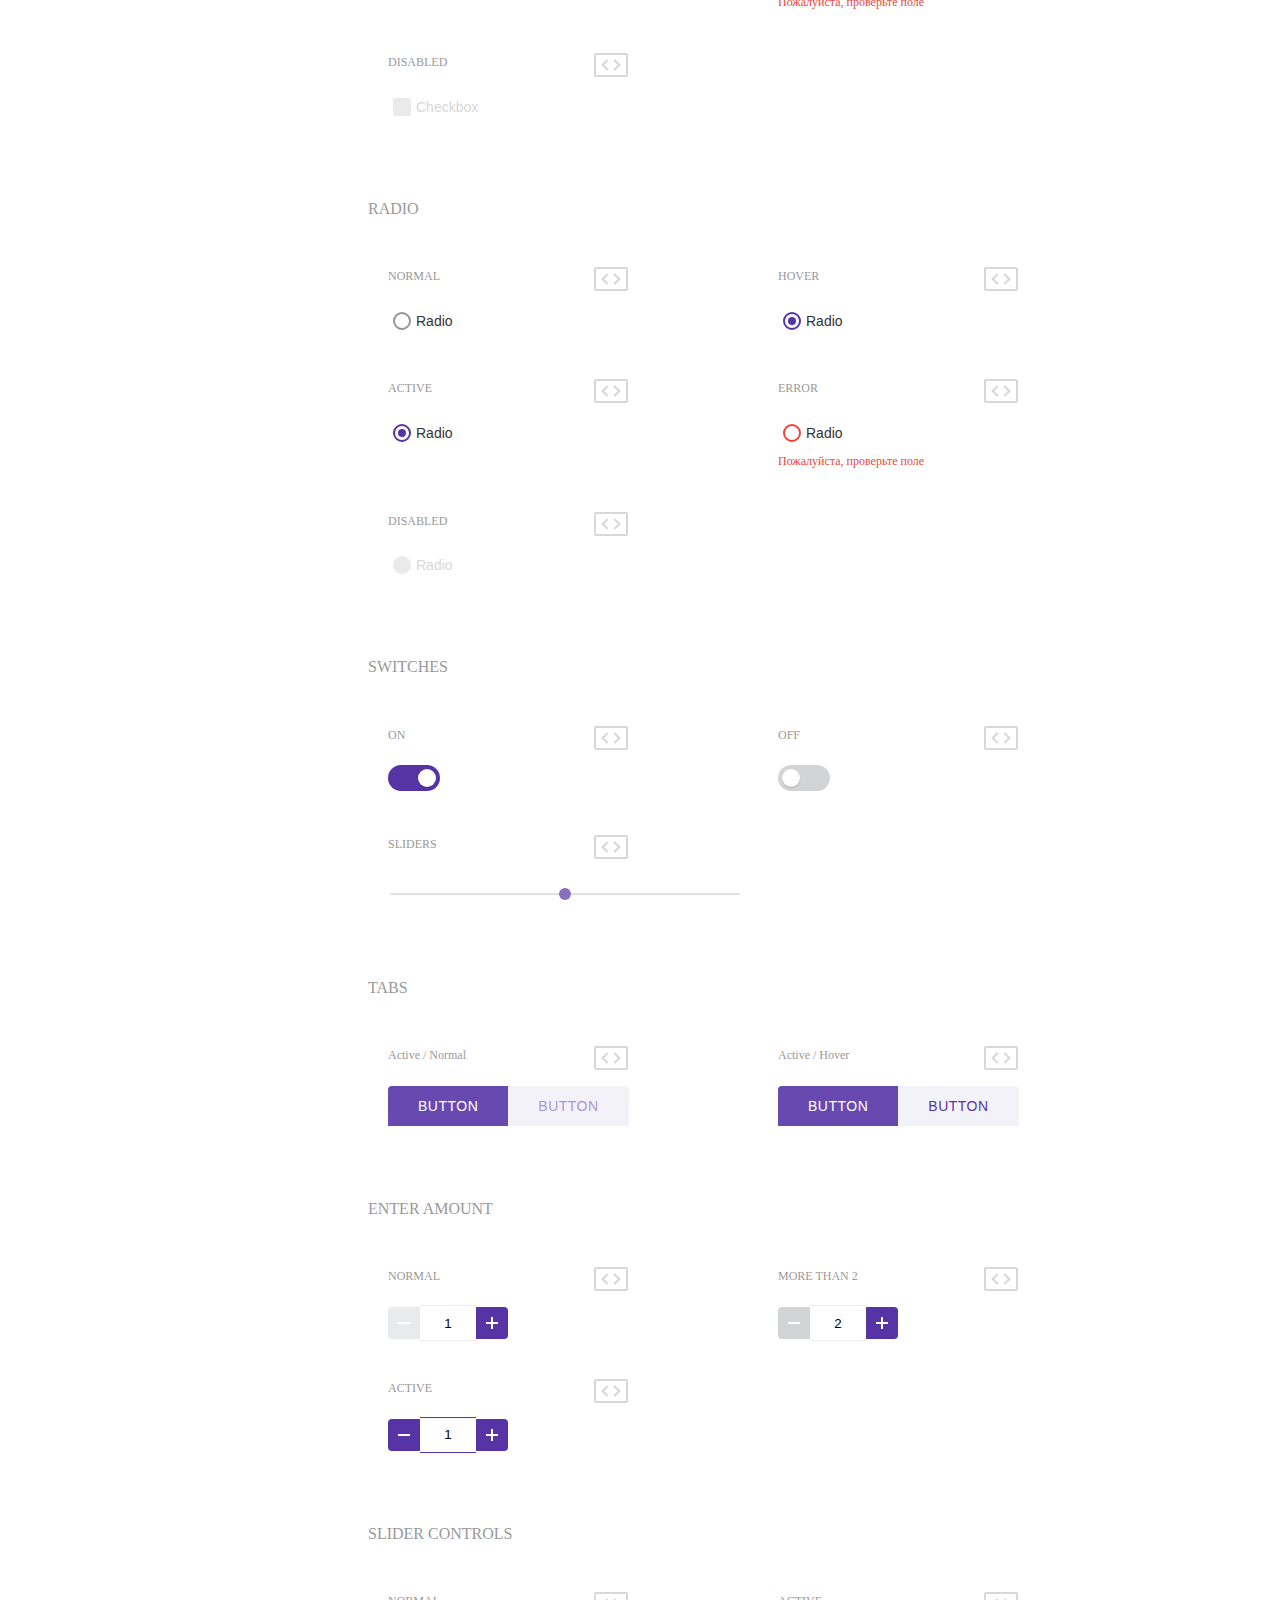
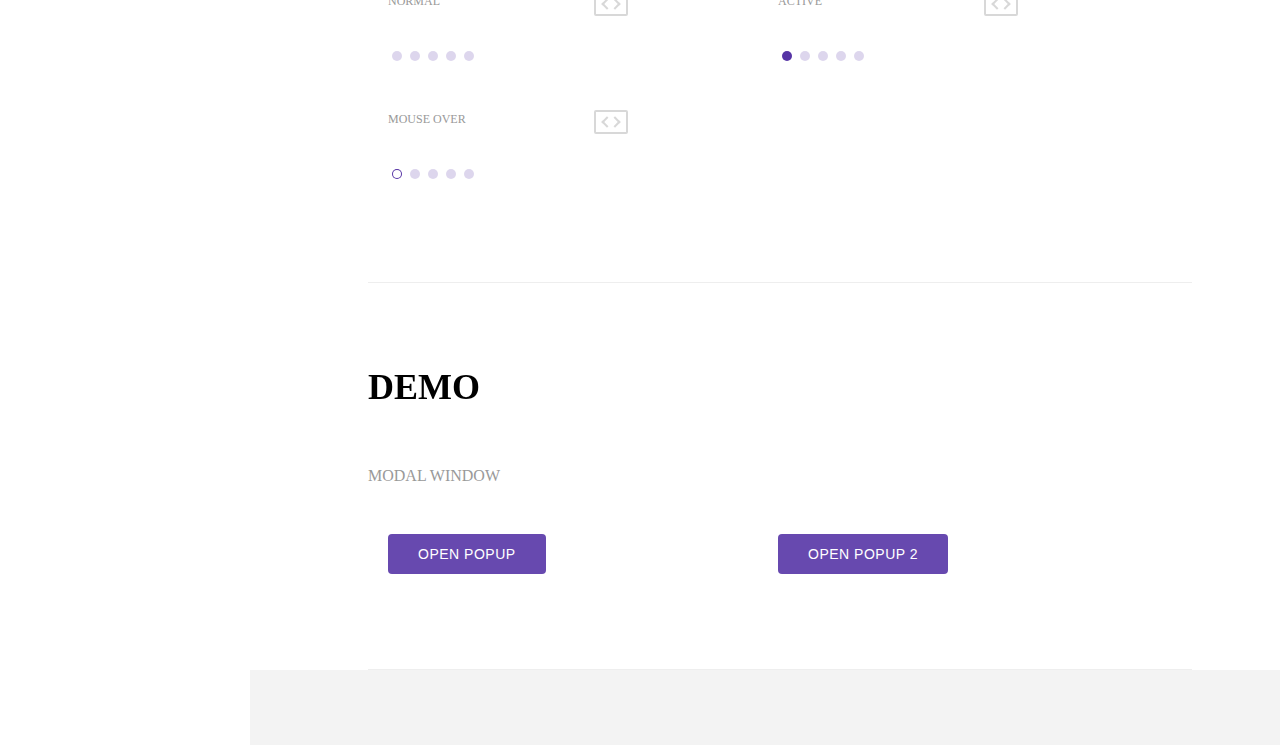
==== commit 23e25946: "almost done" ====
--- a/html/index.html
+++ b/html/index.html
@@ -28,6 +28,7 @@
             <li class="uk-aside__list-item"><a href="#buttons">Buttons</a></li>
             <li class="uk-aside__list-item"><a href="#inputs">Inputs</a></li>
             <li class="uk-aside__list-item"><a href="#other">Other</a></li>
+            <li class="uk-aside__list-item"><a href="#demo">Demo</a></li>
         </ul>
     </nav>
 </aside>
@@ -1158,22 +1159,276 @@
         <ul class="uk-fields uk-fields--other">
             <li>
                 <div class="uk-field__info">
-                    <p>active / normal</p>
+                    <p>Active / Normal</p>
                     <div class="uk-field__code"><span>Code</span></div>
                 </div>
                 <div class="uk-tabs">
                     <div class="uk-tabs__btns">
-                        <button class="uk-tabs__btn uk-tabs__btn--active">BUTTON</button>
-                        <button class="uk-tabs__btn">BUTTON</button>
-                    </div>
-                </div>
-                <textarea class="uk-field__markup">
+                        <button class="uk-tabs__btn uk-tabs__btn--active" type="button">BUTTON</button>
+                        <button class="uk-tabs__btn" type="button">BUTTON</button>
+                    </div>
+                </div>
+                <textarea class="uk-field__markup">
+                    <div class="uk-tabs">
+                        <div class="uk-tabs__btns">
+                            <button class="uk-tabs__btn uk-tabs__btn--active" type="button">BUTTON</button>
+                            <button class="uk-tabs__btn" type="button">BUTTON</button>
+                        </div>
+                    </div>
+                </textarea>
+            </li>
+            <li>
+                <div class="uk-field__info">
+                    <p>Active / Hover</p>
+                    <div class="uk-field__code"><span>Code</span></div>
+                </div>
+                <div class="uk-tabs">
+                    <div class="uk-tabs__btns">
+                        <button class="uk-tabs__btn uk-tabs__btn--active" type="button">BUTTON</button>
+                        <button class="uk-tabs__btn" style="color:#5634a5" type="button">BUTTON</button>
+                    </div>
+                </div>
+                <textarea class="uk-field__markup">
+                    <div class="uk-tabs">
+                        <div class="uk-tabs__btns">
+                            <button class="uk-tabs__btn uk-tabs__btn--active" type="button">BUTTON</button>
+                            <button class="uk-tabs__btn" type="button">BUTTON</button>
+                        </div>
+                    </div>
+                </textarea>
+            </li>
+        </ul>
+    </article>
+    <article class="uk-section__article">
+        <h3>enter amount</h3>
+        <ul class="uk-fields uk-fields--other">
+            <li>
+                <div class="uk-field__info">
+                    <p>NORMAL</p>
+                    <div class="uk-field__code"><span>Code</span></div>
+                </div>
+                <div class="uk-amount">
+                    <div class="uk-amount__btns">
+                        <button type="button" class="uk-amount__btn uk-amount__btn--minus">-</button>
+                        <input type="number" step="1" min="1" max="5" name="quantity" value="1" class="uk-amount__input" size="4">
+                        <button type="button" class="uk-amount__btn uk-amount__btn--plus">+</button>
+                    </div>
+                 </div>
+                <textarea class="uk-field__markup">
+                    <div class="uk-amount">
+                        <div class="uk-amount__btns">
+                            <button type="button" class="uk-amount__btn uk-amount__btn--minus">-</button>
+                            <input type="number" step="1" min="1" max="5" name="quantity" value="1" class="uk-amount__input" size="4">
+                            <button type="button" class="uk-amount__btn uk-amount__btn--plus">+</button>
+                        </div>
+                    </div>
+                </textarea>
+            </li>
+            <li>
+                <div class="uk-field__info">
+                    <p>MORE THAN 2</p>
+                    <div class="uk-field__code"><span>Code</span></div>
+                </div>
+                <div class="uk-amount uk-amount--more">
+                    <div class="uk-amount__btns">
+                        <button type="button" class="uk-amount__btn uk-amount__btn--minus">-</button>
+                        <input type="number" step="1" min="1" max="5" name="quantity" value="2" class="uk-amount__input" size="4">
+                        <button type="button" class="uk-amount__btn uk-amount__btn--plus">+</button>
+                    </div>
+                    </div>
+                <textarea class="uk-field__markup">
+                    <div class="uk-amount uk-amount--more">
+                        <div class="uk-amount__btns">
+                            <button type="button" class="uk-amount__btn uk-amount__btn--minus">-</button>
+                            <input type="number" step="1" min="1" max="5" name="quantity" value="2" class="uk-amount__input" size="4">
+                            <button type="button" class="uk-amount__btn uk-amount__btn--plus">+</button>
+                        </div>
+                    </div>
+                </textarea>
+            </li>
+            <li>
+                <div class="uk-field__info">
+                    <p>ACTIVE</p>
+                    <div class="uk-field__code"><span>Code</span></div>
+                </div>
+                <div class="uk-amount uk-amount--focused">
+                    <div class="uk-amount__btns">
+                        <button type="button" class="uk-amount__btn uk-amount__btn--minus">-</button>
+                        <input type="number" step="1" min="1" max="5" name="quantity" value="1" class="uk-amount__input" size="4">
+                        <button type="button" class="uk-amount__btn uk-amount__btn--plus">+</button>
+                    </div>
+                    </div>
+                <textarea class="uk-field__markup">
+                    <div class="uk-amount uk-amount--focused">
+                        <div class="uk-amount__btns">
+                            <button type="button" class="uk-amount__btn uk-amount__btn--minus">-</button>
+                            <input type="number" step="1" min="1" max="5" name="quantity" value="1" class="uk-amount__input" size="4">
+                            <button type="button" class="uk-amount__btn uk-amount__btn--plus">+</button>
+                        </div>
+                    </div>
+                </textarea>
+            </li>
+        </ul>
+    </article>
+    <article class="uk-section__article">
+        <h3>Slider controls</h3>
+        <ul class="uk-fields uk-fields--other">
+            <li>
+                <div class="uk-field__info">
+                    <p>NORMAL</p>
+                    <div class="uk-field__code"><span>Code</span></div>
+                </div>
+                <div class="uk-dots">
+                    <ul class="uk-dots__list">
+                        <li class="uk-dots__item"><button class="uk-dots__btn">dot</button></li>
+                        <li class="uk-dots__item"><button class="uk-dots__btn">dot</button></li>
+                        <li class="uk-dots__item"><button class="uk-dots__btn">dot</button></li>
+                        <li class="uk-dots__item"><button class="uk-dots__btn">dot</button></li>
+                        <li class="uk-dots__item"><button class="uk-dots__btn">dot</button></li>
+                    </ul>
+                </div>
+                <textarea class="uk-field__markup">
+                    <div class="uk-dots">
+                        <ul class="uk-dots__list">
+                            <li class="uk-dots__item"><button class="uk-dots__btn">dot</button></li>
+                            <li class="uk-dots__item"><button class="uk-dots__btn">dot</button></li>
+                            <li class="uk-dots__item"><button class="uk-dots__btn">dot</button></li>
+                            <li class="uk-dots__item"><button class="uk-dots__btn">dot</button></li>
+                            <li class="uk-dots__item"><button class="uk-dots__btn">dot</button></li>
+                        </ul>
+                    </div>
+                </textarea>
+            </li>
+            <li>
+                <div class="uk-field__info">
+                    <p>ACTIVE</p>
+                    <div class="uk-field__code"><span>Code</span></div>
+                </div>
+                <div class="uk-dots">
+                    <ul class="uk-dots__list">
+                        <li class="uk-dots__item"><button class="uk-dots__btn uk-dots__btn--active">dot</button></li>
+                        <li class="uk-dots__item"><button class="uk-dots__btn">dot</button></li>
+                        <li class="uk-dots__item"><button class="uk-dots__btn">dot</button></li>
+                        <li class="uk-dots__item"><button class="uk-dots__btn">dot</button></li>
+                        <li class="uk-dots__item"><button class="uk-dots__btn">dot</button></li>
+                    </ul>
+                </div>
+                <textarea class="uk-field__markup">
+                    <div class="uk-dots">
+                        <ul class="uk-dots__list">
+                            <li class="uk-dots__item"><button class="uk-dots__btn uk-dots__btn--active">dot</button></li>
+                            <li class="uk-dots__item"><button class="uk-dots__btn">dot</button></li>
+                            <li class="uk-dots__item"><button class="uk-dots__btn">dot</button></li>
+                            <li class="uk-dots__item"><button class="uk-dots__btn">dot</button></li>
+                            <li class="uk-dots__item"><button class="uk-dots__btn">dot</button></li>
+                        </ul>
+                    </div>
+                </textarea>
+            </li>
+            <li>
+                <div class="uk-field__info">
+                    <p>MOUSE OVER</p>
+                    <div class="uk-field__code"><span>Code</span></div>
+                </div>
+                <div class="uk-dots">
+                    <ul class="uk-dots__list">
+                        <li class="uk-dots__item"><button class="uk-dots__btn" style="box-shadow: inset 0 0 0 1px #5634a5; background: #fff">dot</button></li>
+                        <li class="uk-dots__item"><button class="uk-dots__btn">dot</button></li>
+                        <li class="uk-dots__item"><button class="uk-dots__btn">dot</button></li>
+                        <li class="uk-dots__item"><button class="uk-dots__btn">dot</button></li>
+                        <li class="uk-dots__item"><button class="uk-dots__btn">dot</button></li>
+                    </ul>
+                </div>
+                <textarea class="uk-field__markup">
+                    <div class="uk-dots">
+                        <ul class="uk-dots__list">
+                            <li class="uk-dots__item"><button class="uk-dots__btn">dot</button></li>
+                            <li class="uk-dots__item"><button class="uk-dots__btn">dot</button></li>
+                            <li class="uk-dots__item"><button class="uk-dots__btn">dot</button></li>
+                            <li class="uk-dots__item"><button class="uk-dots__btn">dot</button></li>
+                            <li class="uk-dots__item"><button class="uk-dots__btn">dot</button></li>
+                        </ul>
+                    </div>
+                </textarea>
+            </li>
+        </ul>
+    </article>
+</section>
+        <section class="uk-section" id="demo">
+    <h2 class="uk-section__title">DEMO</h2>
+    <article class="uk-section__article">
+        <h3>MODAL WINDOW</h3>
+        <ul class="uk-fields uk-fields--demo">
+            <li>
+                <button type="button" class="uk-btn" data-popup="popup-registration"> OPEN POPUP</button>
+            </li>
+            <li>
+                <button type="button" class="uk-btn" data-popup="popup-two"> OPEN POPUP 2</button>
+            </li>
+        </ul>
+    </article>
+</section>
 
-                </textarea>
-            </li>
-        </ul>
-    </article>
-</section>
+<div class="uk-popup" id="popup-two">
+    <div class="uk-popup__inner">
+        <div class="uk-popup__close"></div>
+        <div class="uk-popup__head">
+            <div class="uk-popup__head-title">POPUP 2 TITLE</div>
+        </div>
+        <div class="uk-popup__content">
+            POPUP 2 CONTENT
+        </div>
+    </div>
+</div>
+
+<div class="uk-popup" id="popup-registration">
+	<div class="uk-popup__inner">
+		<div class="uk-popup__close"></div>
+        <div class="uk-popup__head">
+            <div class="uk-popup__head-title">Регистрация</div>
+        </div>
+        <div class="uk-popup__content">
+            <form action="?">
+                <label class="uk-input__row">
+                    <p>Имя</p>
+                    <input type="text" class="uk-input" placeholder="Введите имя" required autofocus>
+                </label>
+                <label class="uk-input__row">
+                    <p>Электорнный адрес</p>
+                    <input type="email" class="uk-input" placeholder="Введите email" value="vladd0193@gmail.com" required>
+                </label>
+                <label class="uk-input__row">
+                    <p>Номер телефона</p>
+                    <input type="tel" class="uk-input" placeholder="Введите моб. номер" required>
+                    <span class="uk-input__textinfo">Должен содержать не менее 8 символов</span>
+                </label>
+                <label class="uk-input__row">
+                    <p>Пароль</p>
+                    <div class="uk-input__password">
+                        <input type="password" class="uk-input" placeholder="Введите пароль" required>
+                        <i class="uk-input__password-view"></i>
+                    </div>
+                </label>
+                <label class="uk-input__row">
+                    <p>Подтвердите пароль</p>
+                    <div class="uk-input__password">
+                        <input type="password" class="uk-input" placeholder="Подтвердите пароль" required>
+                        <i class="uk-input__password-view"></i>
+                    </div>
+                </label>
+                <div class="uk-input__row">
+                    <label class="uk-input__label">
+                        <input type="checkbox" class="uk-input--cb" required>
+                        <span>Я принимаю условия <a>Публичной оферты и Пользовательского соглашения</a></span>
+                    </label>
+                </div>
+                <div class="uk-input__row">
+                   <button type="submit" class="uk-btn uk-btn--full">Зарегистрироваться</button>
+                </div>
+            </form>
+        </div>
+	</div>
+</div>
     </div>
 </div>
 		</main>
--- a/css/main.css
+++ b/css/main.css
@@ -382,7 +382,7 @@
   display: block;
 }
 
-.uk-fields--other li {
+.uk-fields--other > li {
   flex-basis: calc(20% - 40px);
 }
 
@@ -727,6 +727,10 @@
           filter: grayscale(1);
 }
 
+.uk-btn--full {
+  width: 100% !important;
+}
+
 /* INPUTS*/
 .uk-input__texterror {
   display: none;
@@ -737,11 +741,29 @@
 .uk-input__textinfo {
   font-size: 12px;
   color: #90949b;
+  font-weight: 400;
 }
 
 .uk-input__textinfo i {
   font-style: normal;
   cursor: pointer;
+}
+
+.uk-input__row {
+  margin-bottom: 30px;
+  display: block;
+}
+
+.uk-input__row > p {
+  color: #90949b;
+  font-size: 12px;
+  margin: 0 0 5px 0;
+  font-weight: 400;
+  line-height: normal;
+  -webkit-user-select: none;
+     -moz-user-select: none;
+      -ms-user-select: none;
+          user-select: none;
 }
 
 input.uk-input,
@@ -885,6 +907,10 @@
           user-select: none;
 }
 
+.uk-input__label > span {
+  line-height: normal;
+}
+
 .uk-input__label--error + .uk-input__texterror {
   display: block;
 }
@@ -990,6 +1016,25 @@
 
 .uk-input--cb[type='radio']:not(:disabled):hover {
   border-color: #5634a5 !important;
+}
+
+/* PASSWROD */
+.uk-input__password {
+  position: relative;
+}
+
+.uk-input__password input[type='password'].uk-input:required,
+.uk-input__password input[type='text'].uk-input:required {
+  background: none !important;
+}
+
+.uk-input__password-view {
+  position: absolute;
+  right: 15px;
+  top: calc(50% - 7px);
+  width: 15px;
+  height: 15px;
+  background: url("../img/icons/eye/grey.svg") no-repeat center/contain !important;
 }
 
 /* SEARCH */
@@ -1217,7 +1262,7 @@
   font-style: normal;
   letter-spacing: 0.5px;
   text-align: center;
-  color: rgba(86, 52, 165, 0.5) !important;
+  color: rgba(86, 52, 165, 0.5);
   text-decoration: none !important;
   outline: none !important;
   border: none !important;
@@ -1246,3 +1291,264 @@
 .uk-tabs__btn:last-of-type {
   border-radius: 0 4px 0 0;
 }
+
+/* SLIDER DOTS */
+.uk-dots__list {
+  display: flex;
+  flex-wrap: wrap;
+  margin: 0;
+  padding: 0;
+  list-style: none;
+}
+
+.uk-dots__item {
+  margin: 4px;
+}
+
+.uk-dots__btn {
+  margin: 0;
+  padding: 0;
+  width: 10px;
+  height: 10px;
+  border-radius: 50%;
+  flex-shrink: 0;
+  font-size: 0;
+  border: none;
+  outline: none;
+  background: rgba(86, 52, 165, 0.2);
+  -webkit-transform: none;
+          transform: none;
+  transition: 0.3s;
+}
+
+.uk-dots__btn--active {
+  background: #5634a5 !important;
+}
+
+.uk-dots__btn:hover {
+  box-shadow: inset 0 0 0 1px #5634a5;
+  background: #fff;
+}
+
+/* AMOUNT BUTTONS*/
+.uk-amount--more .uk-amount__btn--minus {
+  background: #d2d4d6;
+}
+
+.uk-amount--focused .uk-amount__btn {
+  background: #5634a5;
+}
+
+.uk-amount--focused .uk-amount__input {
+  border-color: #5634a5;
+}
+
+.uk-amount__btns {
+  width: 100%;
+  max-width: 120px;
+  height: 32px;
+  display: flex;
+  align-items: center;
+  text-align: center;
+}
+
+.uk-amount__btn {
+  position: relative;
+  display: inline-flex;
+  align-items: center;
+  justify-content: center;
+  height: 100%;
+  width: 32px;
+  padding: 0;
+  line-height: 1;
+  outline: none;
+  flex-shrink: 0;
+  text-align: center;
+  background: #e9eaeb;
+  border: none;
+  color: #fff;
+  font-size: 0;
+  transition: 0.3s background;
+}
+
+.uk-amount__btn::before, .uk-amount__btn::after {
+  background-color: #fff;
+  position: absolute;
+  top: calc(50% - 1px);
+  left: calc(50% - 6px);
+  width: 12px;
+  height: 2px;
+  content: "";
+}
+
+.uk-amount__btn--minus {
+  border-radius: 4px 0 0 4px;
+}
+
+.uk-amount__btn--minus::after {
+  display: none;
+}
+
+.uk-amount__btn--plus {
+  border-radius: 0 4px 4px 0;
+  background: #5634a5;
+}
+
+.uk-amount__btn--plus::after {
+  width: 2px;
+  height: 12px;
+  top: calc(50% - 6px);
+  left: calc(50% - 1px);
+}
+
+.uk-amount__input {
+  height: 100%;
+  width: 100%;
+  text-align: center;
+  border: solid 1px #e9eaeb;
+  border-left: none;
+  border-right: none;
+  outline: none;
+  transition: 0.3s border;
+}
+
+.uk-amount__input::-webkit-outer-spin-button, .uk-amount__input::-webkit-inner-spin-button {
+  -webkit-appearance: none;
+  -moz-appearance: none;
+  margin: 0;
+}
+
+/* POPUP */
+.uk-popup {
+  visibility: hidden;
+  opacity: 0;
+  position: fixed;
+  background-color: rgba(0, 0, 0, 0.2);
+  z-index: 1000000;
+  left: 0;
+  top: 0;
+  width: 100vw;
+  height: 100vh;
+  overflow: auto;
+  padding: 15px;
+  display: flex;
+  justify-content: center;
+  align-items: center;
+}
+
+.uk-popup[data-visible='true'] {
+  -webkit-animation: OpenPopup 0.3s both;
+          animation: OpenPopup 0.3s both;
+  visibility: visible;
+  opacity: 1;
+}
+
+.uk-popup[data-visible='false'] {
+  -webkit-animation: ClosePopup 0.3s both;
+          animation: ClosePopup 0.3s both;
+  visibility: hidden;
+  opacity: 0;
+}
+
+.uk-popup__close {
+  position: absolute;
+  right: 10px;
+  top: 10px;
+  background: none;
+  color: #333;
+  font-size: 18px;
+  line-height: 1;
+  padding: 0;
+  margin: 0;
+  outline: none;
+  border: none;
+  cursor: pointer;
+  z-index: 3;
+}
+
+.uk-popup__close::before {
+  content: '\2715';
+}
+
+.uk-popup__inner {
+  position: relative;
+  font-size: 18px;
+  width: 100%;
+  max-width: 360px;
+  max-height: 100%;
+  overflow-y: auto;
+  background-color: #fff;
+  box-shadow: 0 24px 24px 0 rgba(0, 0, 0, 0.3), 0 0 24px 0 rgba(0, 0, 0, 0.22);
+  border-radius: 4px;
+}
+
+.uk-popup__head {
+  padding: 20px 30px;
+  background-color: #F6F5FA;
+}
+
+.uk-popup__head-title {
+  font-size: 24px;
+  color: #333;
+  line-height: normal;
+}
+
+.uk-popup__content {
+  padding: 20px 30px;
+}
+
+/* Popup animation*/
+@-webkit-keyframes OpenPopup {
+  from {
+    -webkit-transform: scale(1.1);
+            transform: scale(1.1);
+    opacity: 0;
+  }
+  to {
+    -webkit-transform: scale(1);
+            transform: scale(1);
+    opacity: 1;
+  }
+}
+@keyframes OpenPopup {
+  from {
+    -webkit-transform: scale(1.1);
+            transform: scale(1.1);
+    opacity: 0;
+  }
+  to {
+    -webkit-transform: scale(1);
+            transform: scale(1);
+    opacity: 1;
+  }
+}
+
+@-webkit-keyframes ClosePopup {
+  from {
+    visibility: visible;
+    -webkit-transform: scale(1);
+            transform: scale(1);
+    opacity: 1;
+  }
+  to {
+    -webkit-transform: scale(1.1);
+            transform: scale(1.1);
+    opacity: 0;
+    visibility: hidden;
+  }
+}
+
+@keyframes ClosePopup {
+  from {
+    visibility: visible;
+    -webkit-transform: scale(1);
+            transform: scale(1);
+    opacity: 1;
+  }
+  to {
+    -webkit-transform: scale(1.1);
+            transform: scale(1.1);
+    opacity: 0;
+    visibility: hidden;
+  }
+}
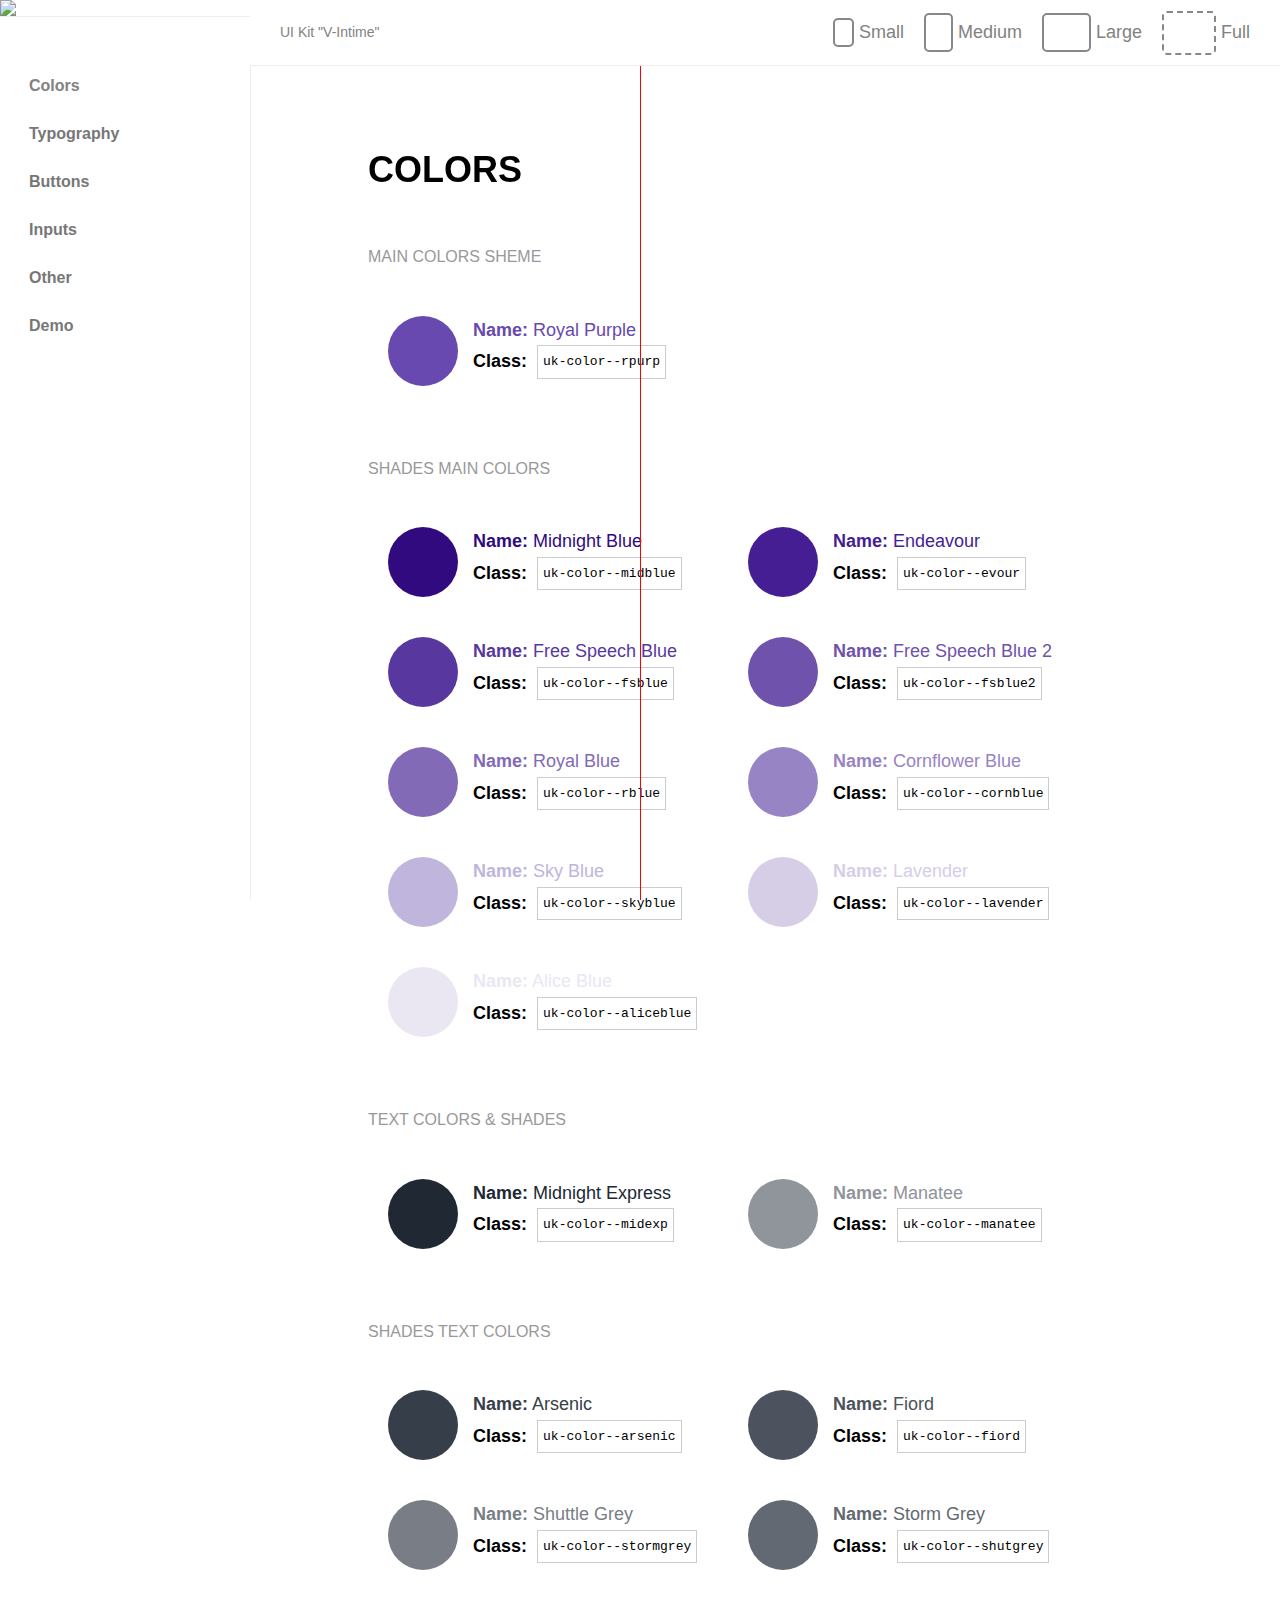
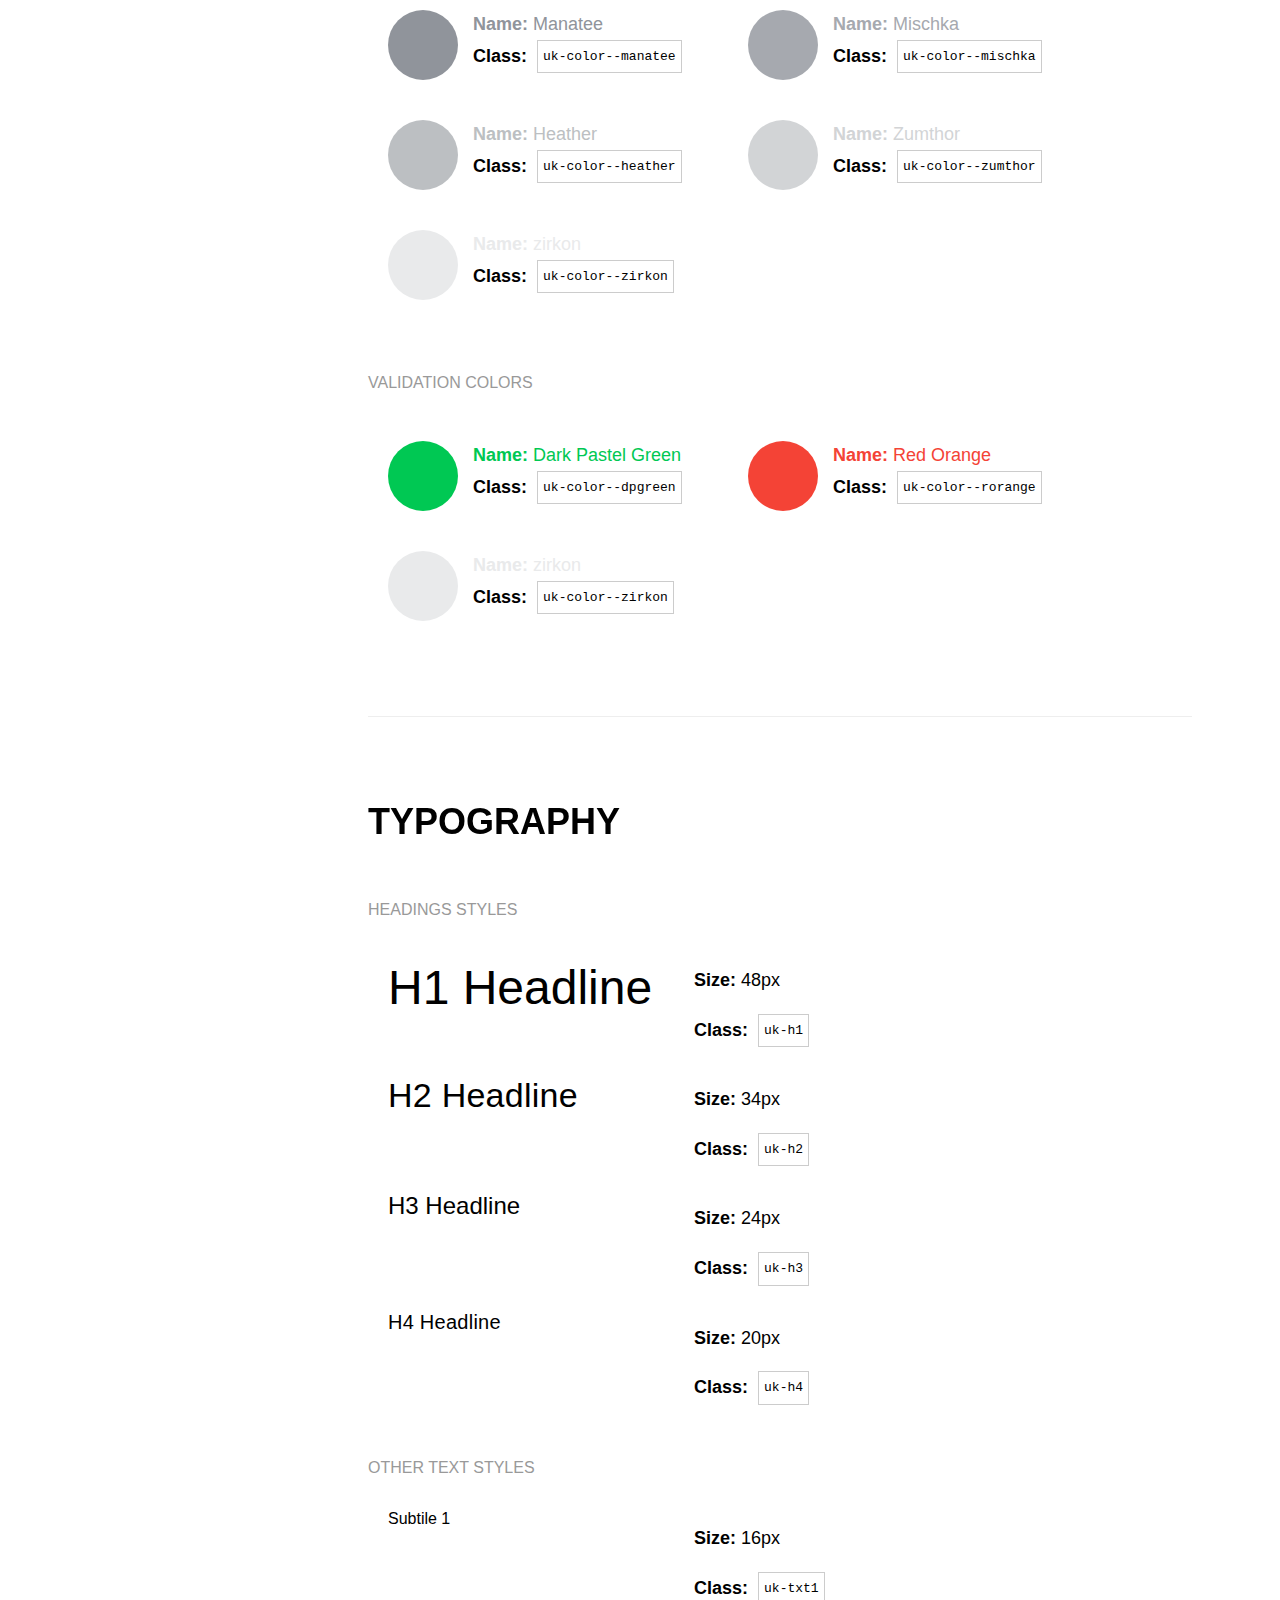
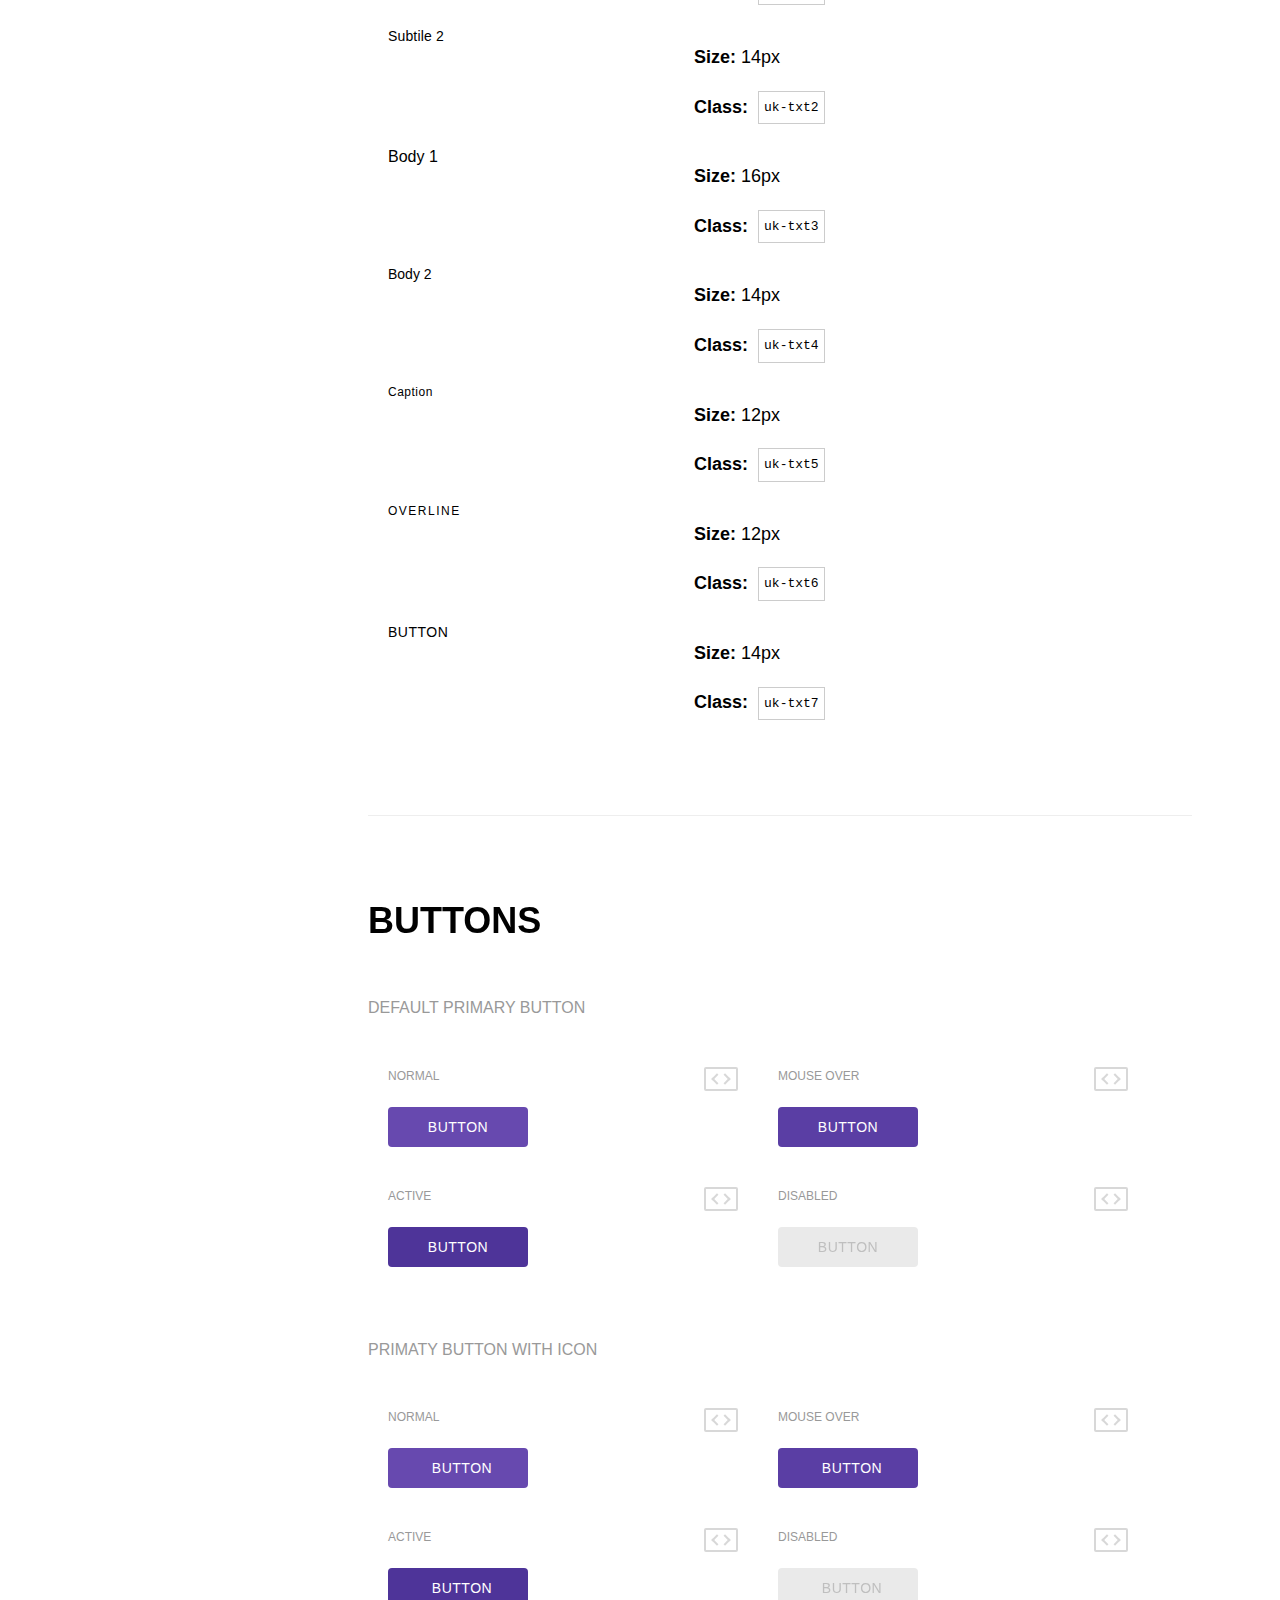
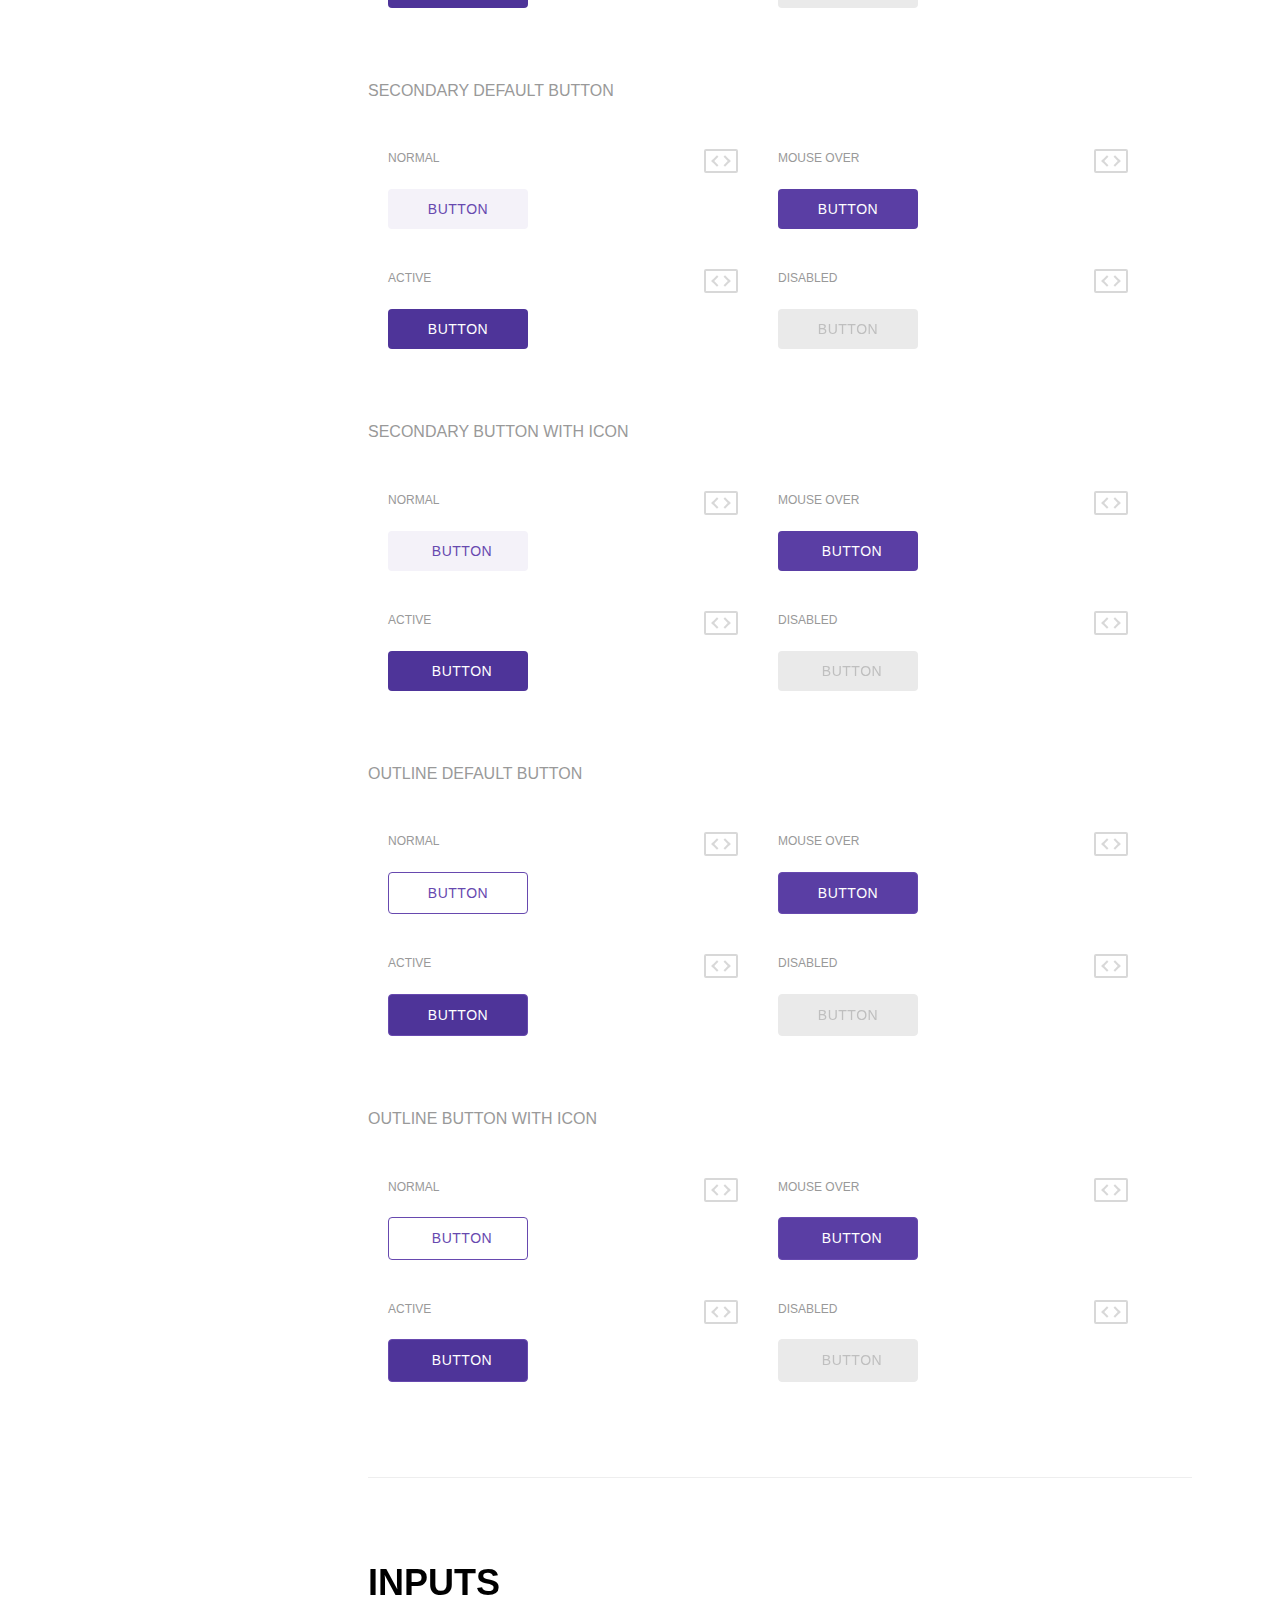
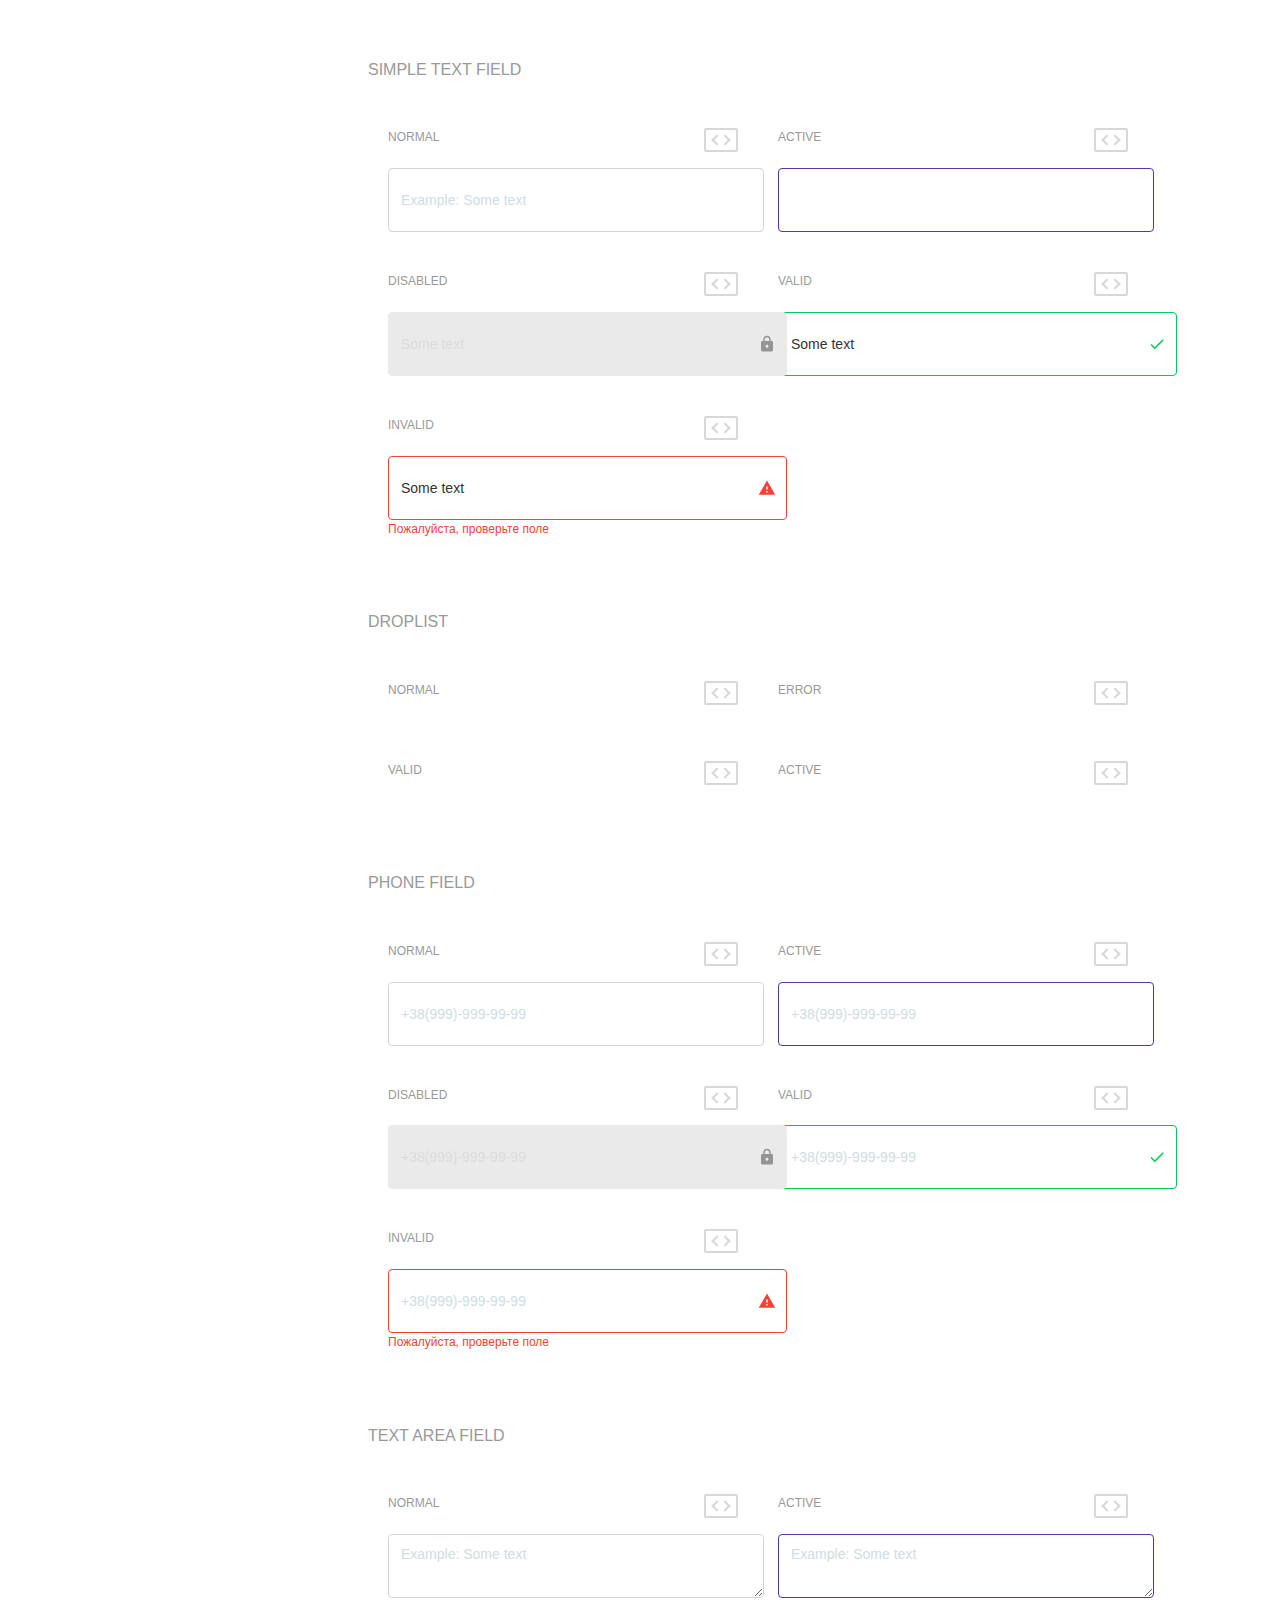
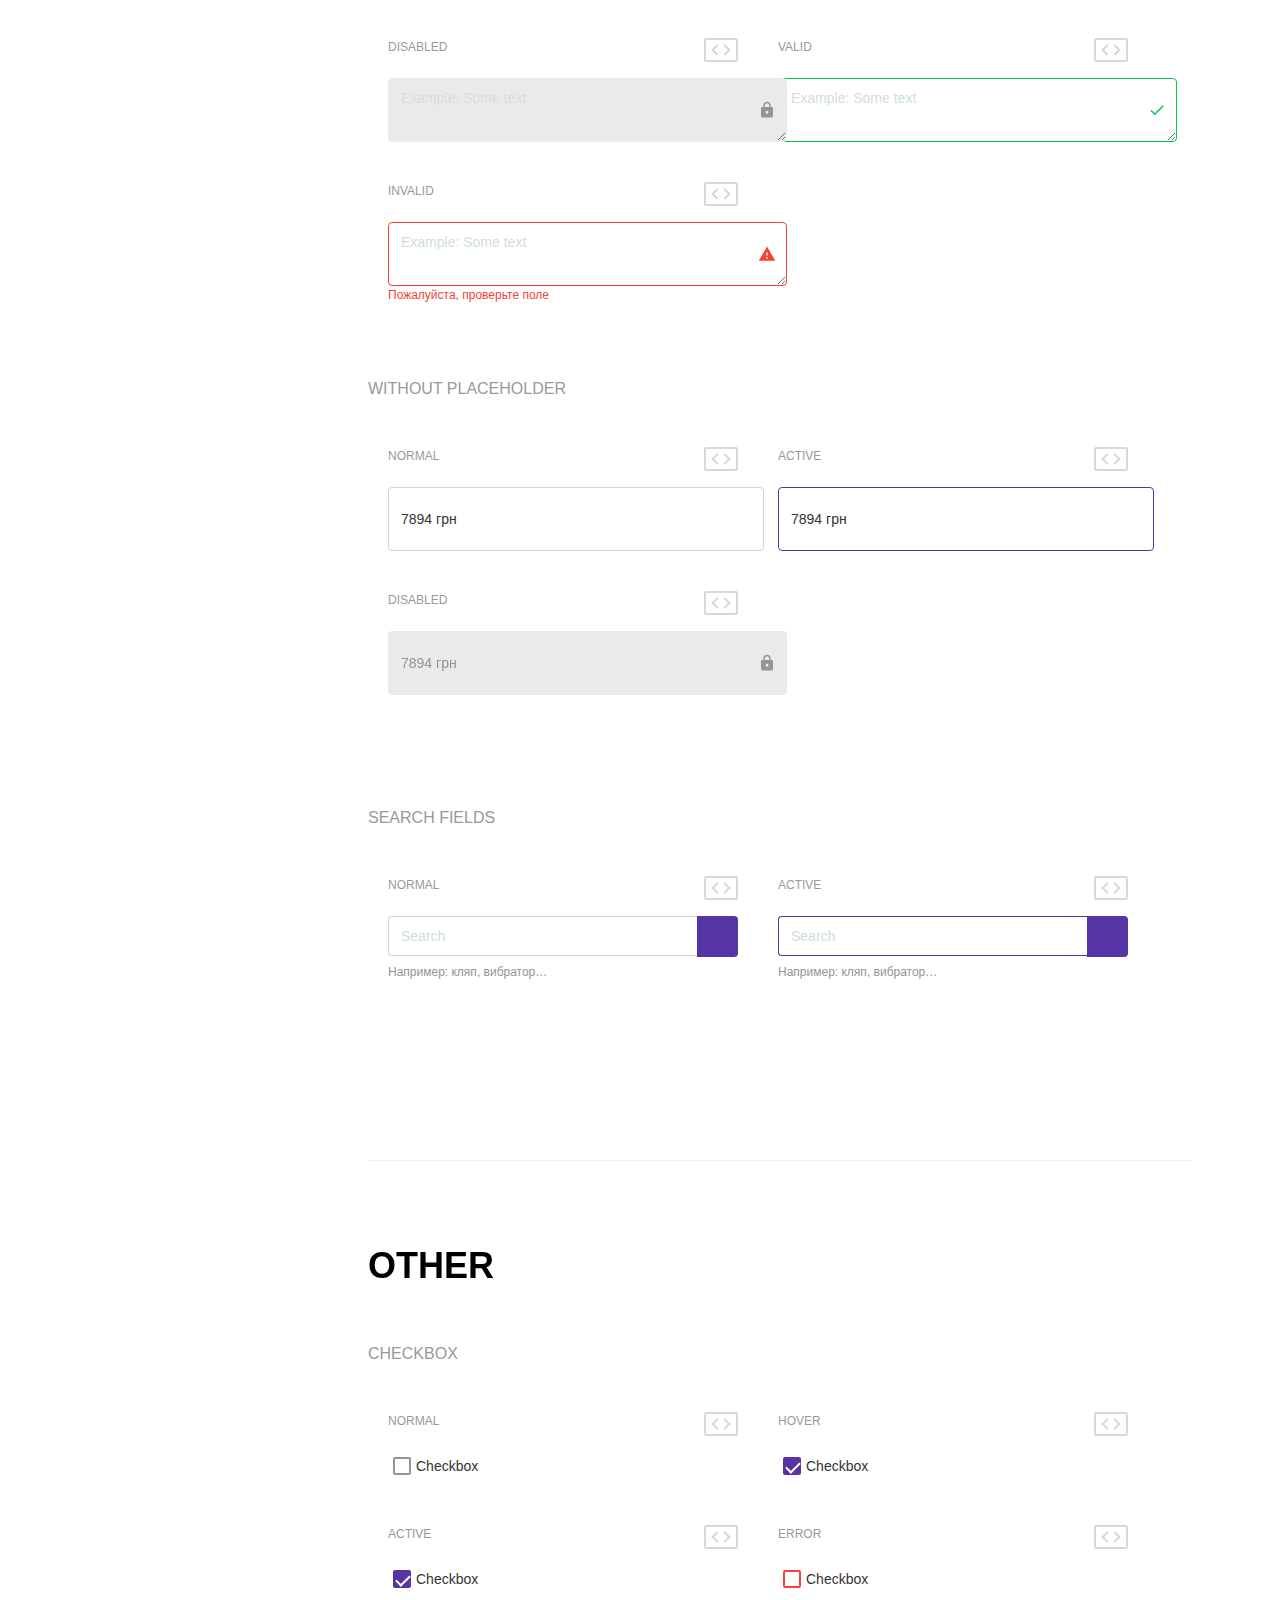
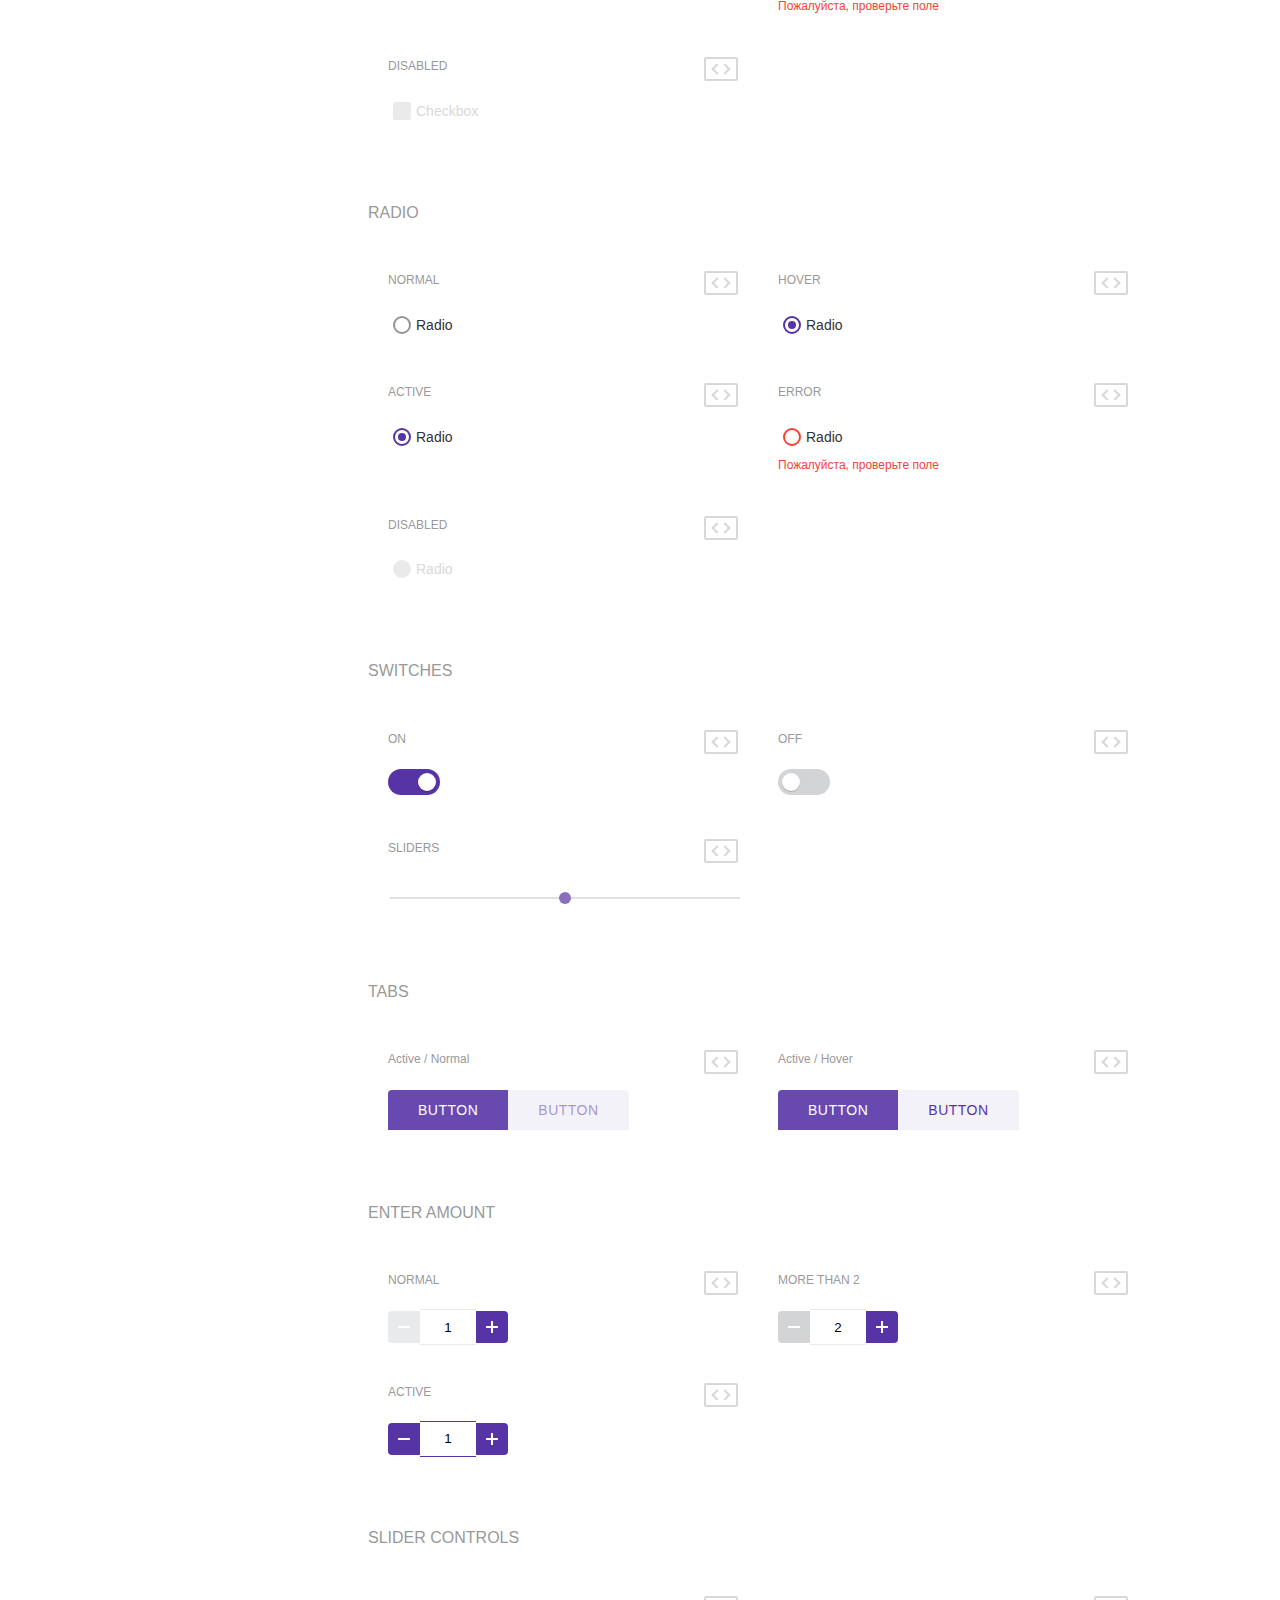
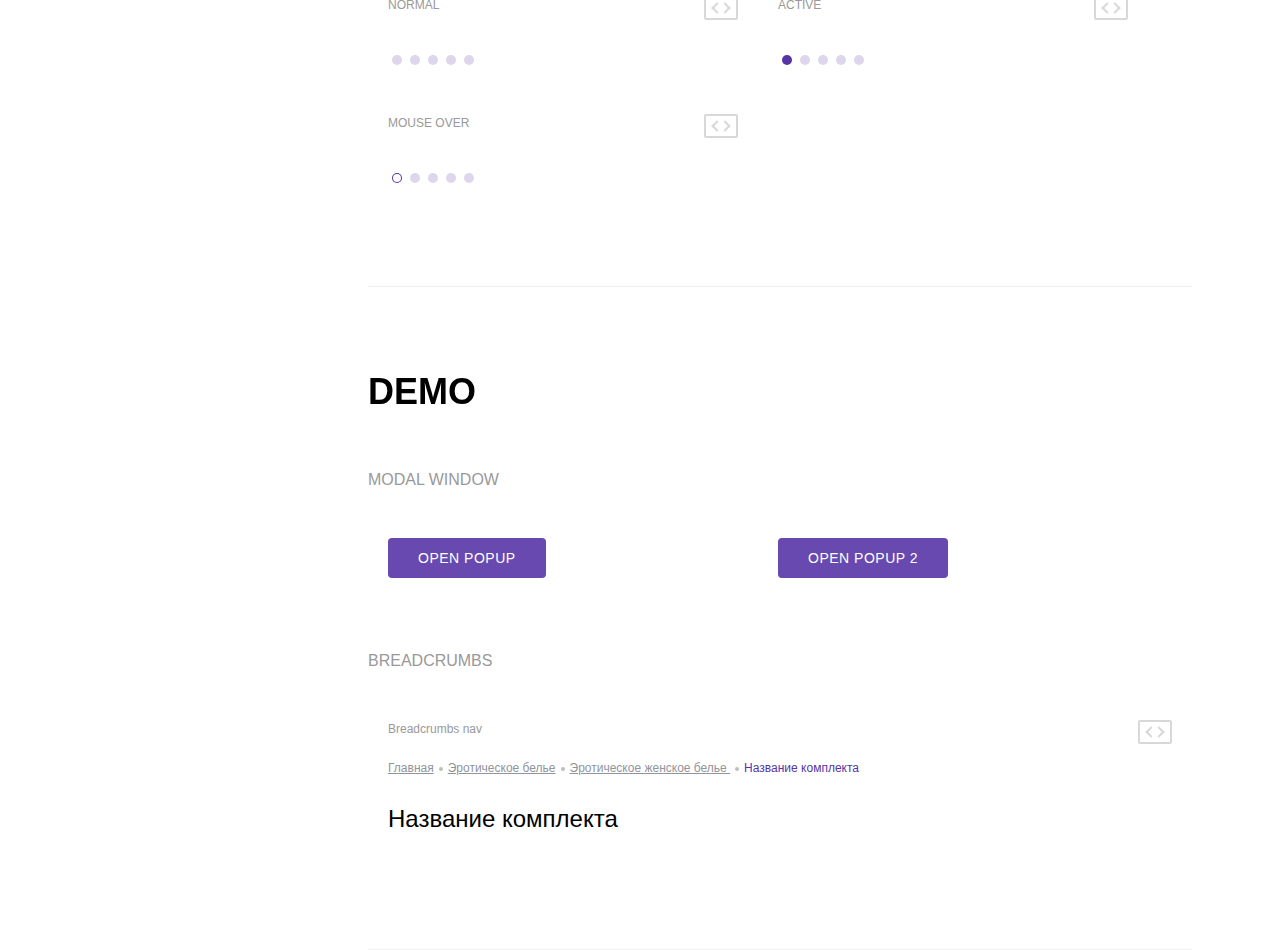
==== commit e9f8be5d: "base ended" ====
--- a/html/index.html
+++ b/html/index.html
@@ -54,7 +54,7 @@
                 <i class="uk-color--rpurp"></i>
                 <div>
                     <p class="uk-color--rpurp"><b>Name:</b> Royal Purple</p>
-                    <div class="uk-type__class"><b>Class:</b> <pre>.uk-color--rpurp</pre></div>
+                    <div class="uk-type__class"><b>Class:</b> <pre>uk-color--rpurp</pre></div>
                 </div>
             </li>
         </ul>
@@ -66,63 +66,63 @@
                     <i class="uk-color--midblue"></i>
                     <div>
                         <p class="uk-color--midblue"><b>Name:</b> Midnight Blue</p>
-                        <div class="uk-type__class"><b>Class:</b> <pre>.uk-color--midblue</pre>
+                        <div class="uk-type__class"><b>Class:</b> <pre>uk-color--midblue</pre>
                     </div>
                 </li>
                 <li>
                     <i class="uk-color--evour"></i>
                     <div>
                         <p class="uk-color--evour"><b>Name:</b> Endeavour</p>
-                        <div class="uk-type__class"><b>Class:</b> <pre>.uk-color--evour</pre>
+                        <div class="uk-type__class"><b>Class:</b> <pre>uk-color--evour</pre>
                     </div>
                 </li>
                 <li>
                     <i class="uk-color--fsblue"></i>
                     <div>
                         <p class="uk-color--fsblue"><b>Name:</b> Free Speech Blue</p>
-                        <div class="uk-type__class"><b>Class:</b> <pre>.uk-color--fsblue</pre>
+                        <div class="uk-type__class"><b>Class:</b> <pre>uk-color--fsblue</pre>
                     </div>
                 </li>
                 <li>
                     <i class="uk-color--fsblue2"></i>
                     <div>
                         <p class="uk-color--fsblue2"><b>Name:</b> Free Speech Blue 2</p>
-                        <div class="uk-type__class"><b>Class:</b> <pre>.uk-color--fsblue2</pre>
+                        <div class="uk-type__class"><b>Class:</b> <pre>uk-color--fsblue2</pre>
                     </div>
                 </li>
                 <li>
                     <i class="uk-color--rblue"></i>
                     <div>
                         <p class="uk-color--rblue"><b>Name:</b> Royal Blue</p>
-                        <div class="uk-type__class"><b>Class:</b> <pre>.uk-color--rblue</pre>
+                        <div class="uk-type__class"><b>Class:</b> <pre>uk-color--rblue</pre>
                     </div>
                 </li>
                 <li>
                     <i class="uk-color--cornblue"></i>
                     <div>
                         <p class="uk-color--cornblue"><b>Name:</b> Cornflower Blue</p>
-                        <div class="uk-type__class"><b>Class:</b> <pre>.uk-color--cornblue</pre>
+                        <div class="uk-type__class"><b>Class:</b> <pre>uk-color--cornblue</pre>
                     </div>
                 </li>
                 <li>
                     <i class="uk-color--skyblue"></i>
                     <div>
                         <p class="uk-color--skyblue"><b>Name:</b> Sky Blue</p>
-                        <div class="uk-type__class"><b>Class:</b> <pre>.uk-color--skyblue</pre>
+                        <div class="uk-type__class"><b>Class:</b> <pre>uk-color--skyblue</pre>
                     </div>
                 </li>
                 <li>
                     <i class="uk-color--lavender"></i>
                     <div>
                         <p class="uk-color--lavender"><b>Name:</b> Lavender</p>
-                        <div class="uk-type__class"><b>Class:</b> <pre>.uk-color--lavender</pre>
+                        <div class="uk-type__class"><b>Class:</b> <pre>uk-color--lavender</pre>
                     </div>
                 </li>
                 <li>
                     <i class="uk-color--aliceblue"></i>
                     <div>
                         <p class="uk-color--aliceblue"><b>Name:</b> Alice Blue</p>
-                        <div class="uk-type__class"><b>Class:</b> <pre>.uk-color--aliceblue</pre>
+                        <div class="uk-type__class"><b>Class:</b> <pre>uk-color--aliceblue</pre>
                     </div>
                 </li>
             </ul>
@@ -134,14 +134,14 @@
                     <i class="uk-color--midexp"></i>
                     <div>
                         <p class="uk-color--midexp"><b>Name:</b> Midnight Express</p>
-                        <div class="uk-type__class"><b>Class:</b> <pre>.uk-color--midexp</pre>
+                        <div class="uk-type__class"><b>Class:</b> <pre>uk-color--midexp</pre>
                     </div>
                 </li>
                 <li>
                     <i class="uk-color--manatee"></i>
                     <div>
                         <p class="uk-color--manatee"><b>Name:</b> Manatee</p>
-                        <div class="uk-type__class"><b>Class:</b> <pre>.uk-color--manatee</pre>
+                        <div class="uk-type__class"><b>Class:</b> <pre>uk-color--manatee</pre>
                     </div>
                 </li>
             </ul>
@@ -153,63 +153,63 @@
                     <i class="uk-color--arsenic"></i>
                     <div>
                         <p class="uk-color--arsenic"><b>Name:</b> Arsenic</p>
-                        <div class="uk-type__class"><b>Class:</b> <pre>.uk-color--arsenic</pre>
+                        <div class="uk-type__class"><b>Class:</b> <pre>uk-color--arsenic</pre>
                     </div>
                 </li>
                 <li>
                     <i class="uk-color--fiord"></i>
                     <div>
                         <p class="uk-color--fiord"><b>Name:</b> Fiord</p>
-                        <div class="uk-type__class"><b>Class:</b> <pre>.uk-color--fiord</pre>
+                        <div class="uk-type__class"><b>Class:</b> <pre>uk-color--fiord</pre>
                     </div>
                 </li>
                 <li>
                     <i class="uk-color--stormgrey"></i>
                     <div>
                         <p class="uk-color--stormgrey"><b>Name:</b> Shuttle Grey</p>
-                        <div class="uk-type__class"><b>Class:</b> <pre>.uk-color--stormgrey</pre>
+                        <div class="uk-type__class"><b>Class:</b> <pre>uk-color--stormgrey</pre>
                     </div>
                 </li>
                 <li>
                     <i class="uk-color--shutgrey"></i>
                     <div>
                         <p class="uk-color--shutgrey"><b>Name:</b> Storm Grey</p>
-                        <div class="uk-type__class"><b>Class:</b> <pre>.uk-color--shutgrey</pre>
+                        <div class="uk-type__class"><b>Class:</b> <pre>uk-color--shutgrey</pre>
                     </div>
                 </li>
                 <li>
                     <i class="uk-color--manatee"></i>
                     <div>
                         <p class="uk-color--manatee"><b>Name:</b> Manatee</p>
-                        <div class="uk-type__class"><b>Class:</b> <pre>.uk-color--manatee</pre>
+                        <div class="uk-type__class"><b>Class:</b> <pre>uk-color--manatee</pre>
                     </div>
                 </li>
                 <li>
                     <i class="uk-color--mischka"></i>
                     <div>
                         <p class="uk-color--mischka"><b>Name:</b> Mischka</p>
-                        <div class="uk-type__class"><b>Class:</b> <pre>.uk-color--mischka</pre>
+                        <div class="uk-type__class"><b>Class:</b> <pre>uk-color--mischka</pre>
                     </div>
                 </li>
                 <li>
                     <i class="uk-color--heather"></i>
                     <div>
                         <p class="uk-color--heather"><b>Name:</b> Heather</p>
-                        <div class="uk-type__class"><b>Class:</b> <pre>.uk-color--heather</pre>
+                        <div class="uk-type__class"><b>Class:</b> <pre>uk-color--heather</pre>
                     </div>
                 </li>
                 <li>
                     <i class="uk-color--zumthor"></i>
                     <div>
                         <p class="uk-color--zumthor"><b>Name:</b> Zumthor</p>
-                        <div class="uk-type__class"><b>Class:</b> <pre>.uk-color--zumthor</pre>
+                        <div class="uk-type__class"><b>Class:</b> <pre>uk-color--zumthor</pre>
                     </div>
                 </li>
                 <li>
                     <i class="uk-color--zirkon"></i>
                     <div>
                         <p class="uk-color--zirkon"><b>Name:</b> zirkon</p>
-                        <div class="uk-type__class"><b>Class:</b> <pre>.uk-color--zirkon</pre>
+                        <div class="uk-type__class"><b>Class:</b> <pre>uk-color--zirkon</pre>
                     </div>
                 </li>
             </ul>
@@ -221,21 +221,21 @@
                     <i class="uk-color--dpgreen"></i>
                     <div>
                         <p class="uk-color--dpgreen"><b>Name:</b> Dark Pastel Green</p>
-                        <div class="uk-type__class"><b>Class:</b> <pre>.uk-color--dpgreen</pre>
+                        <div class="uk-type__class"><b>Class:</b> <pre>uk-color--dpgreen</pre>
                     </div>
                 </li>
                 <li>
                     <i class="uk-color--rorange"></i>
                     <div>
                         <p class="uk-color--rorange"><b>Name:</b> Red Orange</p>
-                        <div class="uk-type__class"><b>Class:</b> <pre>.uk-color--rorange</pre>
+                        <div class="uk-type__class"><b>Class:</b> <pre>uk-color--rorange</pre>
                     </div>
                 </li>
                 <li>
                     <i class="uk-color--zirkon"></i>
                     <div>
                         <p class="uk-color--zirkon"><b>Name:</b> zirkon</p>
-                        <div class="uk-type__class"><b>Class:</b> <pre>.uk-color--zirkon</pre>
+                        <div class="uk-type__class"><b>Class:</b> <pre>uk-color--zirkon</pre>
                     </div>
                 </li>
             </ul>
@@ -251,7 +251,7 @@
                 <div>
                     <p><b>Size:</b> 48px</p>
                     <div class="uk-type__class">
-                        <b>Class:</b> <pre>.uk-h1</pre>
+                        <b>Class:</b> <pre>uk-h1</pre>
                     </div>
                     
                 </div>
@@ -261,7 +261,7 @@
                 <div>
                     <p><b>Size:</b> 34px</p>
                     <div class="uk-type__class">
-                        <b>Class:</b> <pre>.uk-h2</pre>
+                        <b>Class:</b> <pre>uk-h2</pre>
                     </div>
                     
                 </div>
@@ -271,7 +271,7 @@
                 <div>
                     <p><b>Size:</b> 24px</p>
                     <div class="uk-type__class">
-                        <b>Class:</b> <pre>.uk-h3</pre>
+                        <b>Class:</b> <pre>uk-h3</pre>
                     </div>
                     
                 </div>
@@ -281,7 +281,7 @@
                 <div>
                     <p><b>Size:</b> 20px</p>
                     <div class="uk-type__class">
-                        <b>Class:</b> <pre>.uk-h4</pre>
+                        <b>Class:</b> <pre>uk-h4</pre>
                     </div>
                     
                 </div>
@@ -296,7 +296,7 @@
                 <div>
                     <p><b>Size:</b> 16px</p>
                     <div class="uk-type__class">
-                        <b>Class:</b> <pre>.uk-txt1</pre>
+                        <b>Class:</b> <pre>uk-txt1</pre>
                     </div>
                 </div>
             </li>
@@ -305,7 +305,7 @@
                 <div>
                     <p><b>Size:</b> 14px</p>
                     <div class="uk-type__class">
-                        <b>Class:</b> <pre>.uk-txt2</pre>
+                        <b>Class:</b> <pre>uk-txt2</pre>
                     </div>
                 </div>
             </li>
@@ -314,7 +314,7 @@
                 <div>
                     <p><b>Size:</b> 16px</p>
                     <div class="uk-type__class">
-                        <b>Class:</b> <pre>.uk-txt3</pre>
+                        <b>Class:</b> <pre>uk-txt3</pre>
                     </div>
                 </div>
             </li>
@@ -323,7 +323,7 @@
                 <div>
                     <p><b>Size:</b> 14px</p>
                     <div class="uk-type__class">
-                        <b>Class:</b> <pre>.uk-txt4</pre>
+                        <b>Class:</b> <pre>uk-txt4</pre>
                     </div>
                 </div>
             </li>
@@ -332,7 +332,7 @@
                 <div>
                     <p><b>Size:</b> 12px</p>
                     <div class="uk-type__class">
-                        <b>Class:</b> <pre>.uk-txt5</pre>
+                        <b>Class:</b> <pre>uk-txt5</pre>
                     </div>
                 </div>
             </li>
@@ -341,7 +341,7 @@
                 <div>
                     <p><b>Size:</b> 12px</p>
                     <div class="uk-type__class">
-                        <b>Class:</b> <pre>.uk-txt6</pre>
+                        <b>Class:</b> <pre>uk-txt6</pre>
                     </div>
                 </div>
             </li>
@@ -350,7 +350,7 @@
                 <div>
                     <p><b>Size:</b> 14px</p>
                     <div class="uk-type__class">
-                        <b>Class:</b> <pre>.uk-txt7</pre>
+                        <b>Class:</b> <pre>uk-txt7</pre>
                     </div>
                 </div>
             </li>
@@ -445,32 +445,32 @@
                     <div class="uk-field__code"><span>Code</span></div>
                 </div>
                 <button type="button" class="uk-btn uk-btn--light">Button</button>
-                <textarea class="uk-field__markup"><button type="button" class="uk-btn--light">Button</button></textarea>
+                <textarea class="uk-field__markup"><button type="button" class="uk-btn uk-btn--light">Button</button></textarea>
             </li>
             <li>
                 <div class="uk-field__info">
                     <p>MOUSE OVER</p>
                     <div class="uk-field__code"><span>Code</span></div>
                 </div>
-                <button type="button" class="uk-btn" hover>Button</button>
-                <textarea class="uk-field__markup"><button type="button" class="uk-btn">Button</button></textarea>
-            </li>
-            <li>
-                <div class="uk-field__info">
-                    <p>ACTIVE</p>
-                    <div class="uk-field__code"><span>Code</span></div>
-                </div>
-                <button type="button" class="uk-btn" active>Button</button>
-                <textarea class="uk-field__markup"><button type="button" class="uk-btn">Button</button></textarea>
+                <button type="button" class="uk-btn uk-btn--light" hover>Button</button>
+                <textarea class="uk-field__markup"><button type="button" class="uk-btn  uk-btn--light">Button</button></textarea>
+            </li>
+            <li>
+                <div class="uk-field__info">
+                    <p>ACTIVE</p>
+                    <div class="uk-field__code"><span>Code</span></div>
+                </div>
+                <button type="button" class="uk-btn uk-btn--light" active>Button</button>
+                <textarea class="uk-field__markup"><button type="button" class="uk-btn uk-btn--light">Button</button></textarea>
             </li>
             <li>
                 <div class="uk-field__info">
                     <p>DISABLED</p>
                     <div class="uk-field__code"><span>Code</span></div>
                 </div>
-                <button type="button" class="uk-btn" disabled>Button</button>
-                <textarea class="uk-field__markup"><button type="button" class="uk-btn" disabled>Button</button></textarea>
-                <textarea class="uk-field__markup"><a class="uk-btn uk-btn--disabled">Button</a></textarea>
+                <button type="button" class="uk-btn uk-btn--light" disabled>Button</button>
+                <textarea class="uk-field__markup"><button type="button" class="uk-btn uk-btn--light" disabled>Button</button></textarea>
+                <textarea class="uk-field__markup"><a class="uk-btn uk-btn--light uk-btn--disabled">Button</a></textarea>
             </li>
         </ul>
     </article>
@@ -490,25 +490,25 @@
                     <p>MOUSE OVER</p>
                     <div class="uk-field__code"><span>Code</span></div>
                 </div>
-                <button type="button" class="uk-btn" hover><i class="fa fa-play-circle"></i>Button</button>
-                <textarea class="uk-field__markup"><button type="button" class="uk-btn"><i class="fa fa-play-circle"></i>Button</button></textarea>
-            </li>
-            <li>
-                <div class="uk-field__info">
-                    <p>ACTIVE</p>
-                    <div class="uk-field__code"><span>Code</span></div>
-                </div>
-                <button type="button" class="uk-btn" active><i class="fa fa-play-circle"></i>Button</button>
-                <textarea class="uk-field__markup"><button type="button" class="uk-btn"><i class="fa fa-play-circle"></i>Button</button></textarea>
+                <button type="button" class="uk-btn uk-btn--light" hover><i class="fa fa-play-circle"></i>Button</button>
+                <textarea class="uk-field__markup"><button type="button" class="uk-btn uk-btn--light"><i class="fa fa-play-circle"></i>Button</button></textarea>
+            </li>
+            <li>
+                <div class="uk-field__info">
+                    <p>ACTIVE</p>
+                    <div class="uk-field__code"><span>Code</span></div>
+                </div>
+                <button type="button" class="uk-btn uk-btn--light" active><i class="fa fa-play-circle"></i>Button</button>
+                <textarea class="uk-field__markup"><button type="button" class="uk-btn uk-btn--light"><i class="fa fa-play-circle"></i>Button</button></textarea>
             </li>
             <li>
                 <div class="uk-field__info">
                     <p>DISABLED</p>
                     <div class="uk-field__code"><span>Code</span></div>
                 </div>
-                <button type="button" class="uk-btn" disabled><i class="fa fa-play-circle"></i>Button</button>
-                <textarea class="uk-field__markup"><button type="button" class="uk-btn" disabled><i class="fa fa-play-circle"></i>Button</button></textarea>
-                <textarea class="uk-field__markup"><a class="uk-btn uk-btn--disabled">Button</a></textarea>
+                <button type="button" class="uk-btn uk-btn--light" disabled><i class="fa fa-play-circle"></i>Button</button>
+                <textarea class="uk-field__markup"><button type="button" class="uk-btn uk-btn--light" disabled><i class="fa fa-play-circle"></i>Button</button></textarea>
+                <textarea class="uk-field__markup"><a class="uk-btn uk-btn--light uk-btn--disabled"><i class="fa fa-play-circle"></i>Button</a></textarea>
             </li>
         </ul>
     </article>
@@ -521,32 +521,32 @@
                     <div class="uk-field__code"><span>Code</span></div>
                 </div>
                 <button type="button" class="uk-btn uk-btn--outline">Button</button>
-                <textarea class="uk-field__markup"><button type="button" class="uk-btn--outline">Button</button></textarea>
+                <textarea class="uk-field__markup"><button type="button" class="uk-btn uk-btn--outline">Button</button></textarea>
             </li>
             <li>
                 <div class="uk-field__info">
                     <p>MOUSE OVER</p>
                     <div class="uk-field__code"><span>Code</span></div>
                 </div>
-                <button type="button" class="uk-btn" hover>Button</button>
-                <textarea class="uk-field__markup"><button type="button" class="uk-btn">Button</button></textarea>
-            </li>
-            <li>
-                <div class="uk-field__info">
-                    <p>ACTIVE</p>
-                    <div class="uk-field__code"><span>Code</span></div>
-                </div>
-                <button type="button" class="uk-btn" active>Button</button>
-                <textarea class="uk-field__markup"><button type="button" class="uk-btn">Button</button></textarea>
+                <button type="button" class="uk-btn uk-btn--outline" hover>Button</button>
+                <textarea class="uk-field__markup"><button type="button" class="uk-btn uk-btn--outline">Button</button></textarea>
+            </li>
+            <li>
+                <div class="uk-field__info">
+                    <p>ACTIVE</p>
+                    <div class="uk-field__code"><span>Code</span></div>
+                </div>
+                <button type="button" class="uk-btn uk-btn--outline" active>Button</button>
+                <textarea class="uk-field__markup"><button type="button" class="uk-btn uk-btn--outline">Button</button></textarea>
             </li>
             <li>
                 <div class="uk-field__info">
                     <p>DISABLED</p>
                     <div class="uk-field__code"><span>Code</span></div>
                 </div>
-                <button type="button" class="uk-btn" disabled>Button</button>
-                <textarea class="uk-field__markup"><button type="button" class="uk-btn" disabled>Button</button></textarea>
-                <textarea class="uk-field__markup"><a class="uk-btn uk-btn--disabled">Button</a></textarea>
+                <button type="button" class="uk-btn uk-btn--outline" disabled>Button</button>
+                <textarea class="uk-field__markup"><button type="button" class="uk-btn uk-btn--outline" disabled>Button</button></textarea>
+                <textarea class="uk-field__markup"><a class="uk-btn uk-btn--outline uk-btn--disabled">Button</a></textarea>
             </li>
         </ul>
     </article>
@@ -566,25 +566,25 @@
                     <p>MOUSE OVER</p>
                     <div class="uk-field__code"><span>Code</span></div>
                 </div>
-                <button type="button" class="uk-btn" hover><i class="fa fa-play-circle"></i>Button</button>
-                <textarea class="uk-field__markup"><button type="button" class="uk-btn"><i class="fa fa-play-circle"></i>Button</button></textarea>
-            </li>
-            <li>
-                <div class="uk-field__info">
-                    <p>ACTIVE</p>
-                    <div class="uk-field__code"><span>Code</span></div>
-                </div>
-                <button type="button" class="uk-btn" active><i class="fa fa-play-circle"></i>Button</button>
-                <textarea class="uk-field__markup"><button type="button" class="uk-btn"><i class="fa fa-play-circle"></i>Button</button></textarea>
+                <button type="button" class="uk-btn uk-btn--outline" hover><i class="fa fa-play-circle"></i>Button</button>
+                <textarea class="uk-field__markup"><button type="button" class="uk-btn uk-btn--outline"><i class="fa fa-play-circle"></i>Button</button></textarea>
+            </li>
+            <li>
+                <div class="uk-field__info">
+                    <p>ACTIVE</p>
+                    <div class="uk-field__code"><span>Code</span></div>
+                </div>
+                <button type="button" class="uk-btn uk-btn--outline" active><i class="fa fa-play-circle"></i>Button</button>
+                <textarea class="uk-field__markup"><button type="button" class="uk-btn uk-btn--outline"><i class="fa fa-play-circle"></i>Button</button></textarea>
             </li>
             <li>
                 <div class="uk-field__info">
                     <p>DISABLED</p>
                     <div class="uk-field__code"><span>Code</span></div>
                 </div>
-                <button type="button" class="uk-btn uk-btn" disabled><i class="fa fa-play-circle"></i>Button</button>
-                <textarea class="uk-field__markup"><button type="button" class="uk-btn" disabled><i class="fa fa-play-circle"></i>Button</button></textarea>
-                <textarea class="uk-field__markup"><a class="uk-btn uk-btn--disabled">Button</a></textarea>
+                <button type="button" class="uk-btn uk-btn--outline" disabled><i class="fa fa-play-circle"></i>Button</button>
+                <textarea class="uk-field__markup"><button type="button" class="uk-btn uk-btn--outline" disabled><i class="fa fa-play-circle"></i>Button</button></textarea>
+                <textarea class="uk-field__markup"><a class="uk-btn uk-btn--outline uk-btn--disabled"><i class="fa fa-play-circle"></i>Button</a></textarea>
             </li>
         </ul>
     </article>
@@ -1364,6 +1364,36 @@
             </li>
             <li>
                 <button type="button" class="uk-btn" data-popup="popup-two"> OPEN POPUP 2</button>
+            </li>
+        </ul>
+    </article>
+    <article class="uk-section__article">
+        <h3>Breadcrumbs</h3>
+        <ul class="uk-fields uk-fields--demo">
+            <li style="flex-basis: 100%; max-width: 100%">
+            <div class="uk-field__info">
+                <p>Breadcrumbs nav</p>
+                <div class="uk-field__code"><span>Code</span></div>
+            </div>
+            <nav class="uk-breadcrumbs">
+                <ul class="uk-breadcrumbs__list">
+                    <li class="uk-breadcrumbs__item"><a href="#">Главная</a href="#"></li>
+                    <li class="uk-breadcrumbs__item"><a href="#">Эротическое белье</a href="#"></li>
+                    <li class="uk-breadcrumbs__item"><a href="#">Эротическое женское белье </a href="#"></li>
+                    <li class="uk-breadcrumbs__item"><span>Название комплекта</span></li>
+                </ul>
+            </nav>
+            <h3 class="uk-h3">Название комплекта</h3>  
+            <textarea class="uk-field__markup" style="height: 200px">
+                <nav class="uk-breadcrumbs">
+                    <ul class="uk-breadcrumbs__list">
+                        <li class="uk-breadcrumbs__item"><a href="#">Главная</a href="#"></li>
+                        <li class="uk-breadcrumbs__item"><a href="#">Эротическое белье</a href="#"></li>
+                        <li class="uk-breadcrumbs__item"><a href="#">Эротическое женское белье </a href="#"></li>
+                        <li class="uk-breadcrumbs__item"><span>Название комплекта</span></li>
+                    </ul>
+                </nav>
+            </textarea>
             </li>
         </ul>
     </article>
--- a/css/main.css
+++ b/css/main.css
@@ -146,7 +146,11 @@
   margin: 75px auto;
   padding-bottom: 75px;
   border-bottom: 1px solid #eee;
-  font-family: "Roboto";
+  font-family: "Roboto", sans-serif;
+}
+
+.uk-section:last-of-type {
+  margin-bottom: 0;
 }
 
 .uk-section__title {
@@ -393,7 +397,6 @@
 .uk-field__info {
   display: flex;
   justify-content: space-between;
-  max-width: 240px;
 }
 
 .uk-field__code {
@@ -440,6 +443,33 @@
   min-height: 50px;
   font-size: 13px;
   text-align: left;
+}
+
+@media screen and (max-width: 768px) {
+  .uk-main {
+    flex-direction: column;
+  }
+  .uk-header {
+    display: none;
+  }
+  .uk-content {
+    margin: 0;
+  }
+  .uk-aside {
+    position: static;
+    width: 100%;
+  }
+  .uk-section__title {
+    position: static;
+  }
+  .uk-section {
+    max-width: 100%;
+    margin: 40px 0;
+    padding-bottom: 40px;
+  }
+  .uk-field__info {
+    max-width: 100%;
+  }
 }
 
 html, body {
@@ -1497,6 +1527,50 @@
   padding: 20px 30px;
 }
 
+/* BREADCRUMBS */
+.uk-breadcrumbs {
+  margin-bottom: 20px;
+}
+
+.uk-breadcrumbs__list {
+  display: flex;
+  flex-wrap: wrap;
+  align-items: center;
+  margin: 0;
+  padding: 0;
+  list-style: none;
+}
+
+.uk-breadcrumbs__item {
+  color: #90949b;
+  font-size: 12px;
+}
+
+.uk-breadcrumbs__item:last-of-type, .uk-breadcrumbs__item--current {
+  color: #5634a5;
+}
+
+.uk-breadcrumbs__item:not(:last-of-type)::after {
+  content: "";
+  width: 4px;
+  height: 4px;
+  margin: 5px;
+  border-radius: 50%;
+  background: #bcbfc2;
+  display: inline-block;
+  vertical-align: middle;
+}
+
+.uk-breadcrumbs__item a {
+  color: #90949b;
+  font-size: 12px;
+  transition: 0.3s;
+}
+
+.uk-breadcrumbs__item a:hover {
+  color: #5634a5;
+}
+
 /* Popup animation*/
 @-webkit-keyframes OpenPopup {
   from {
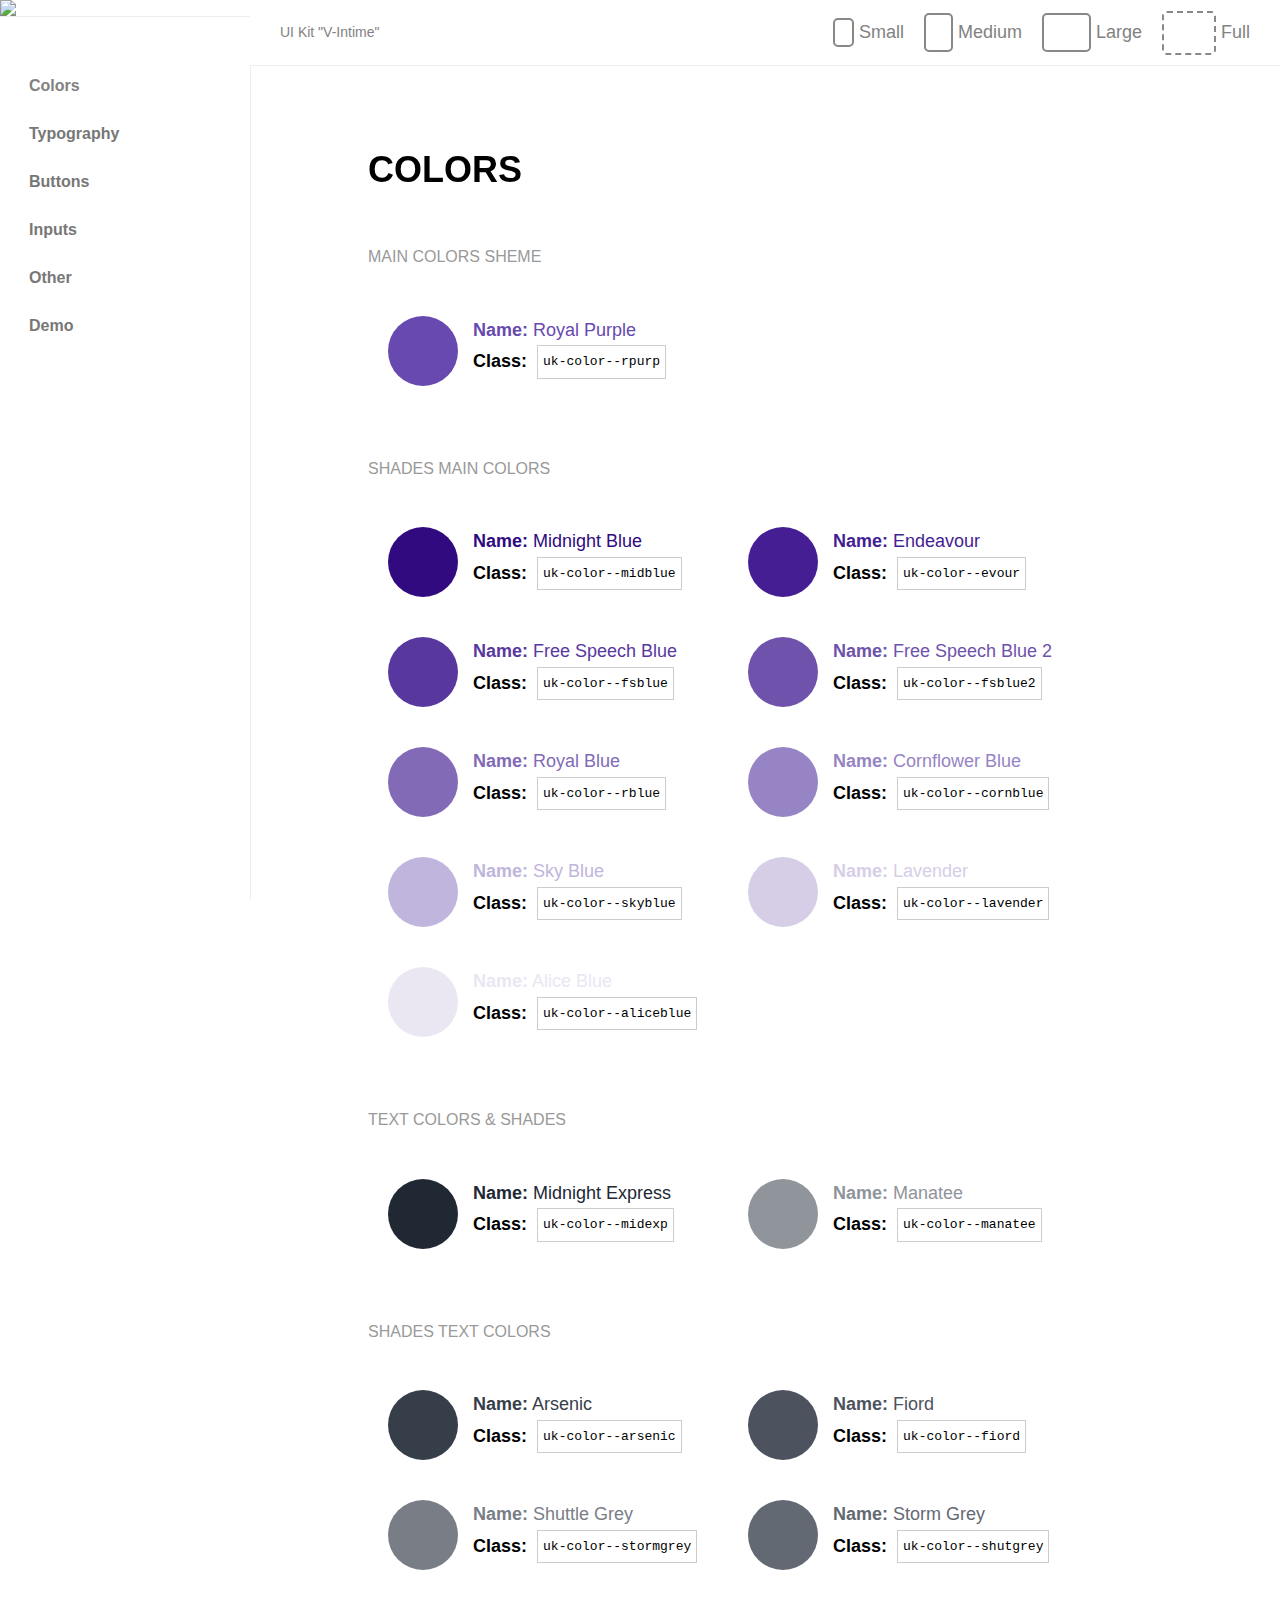
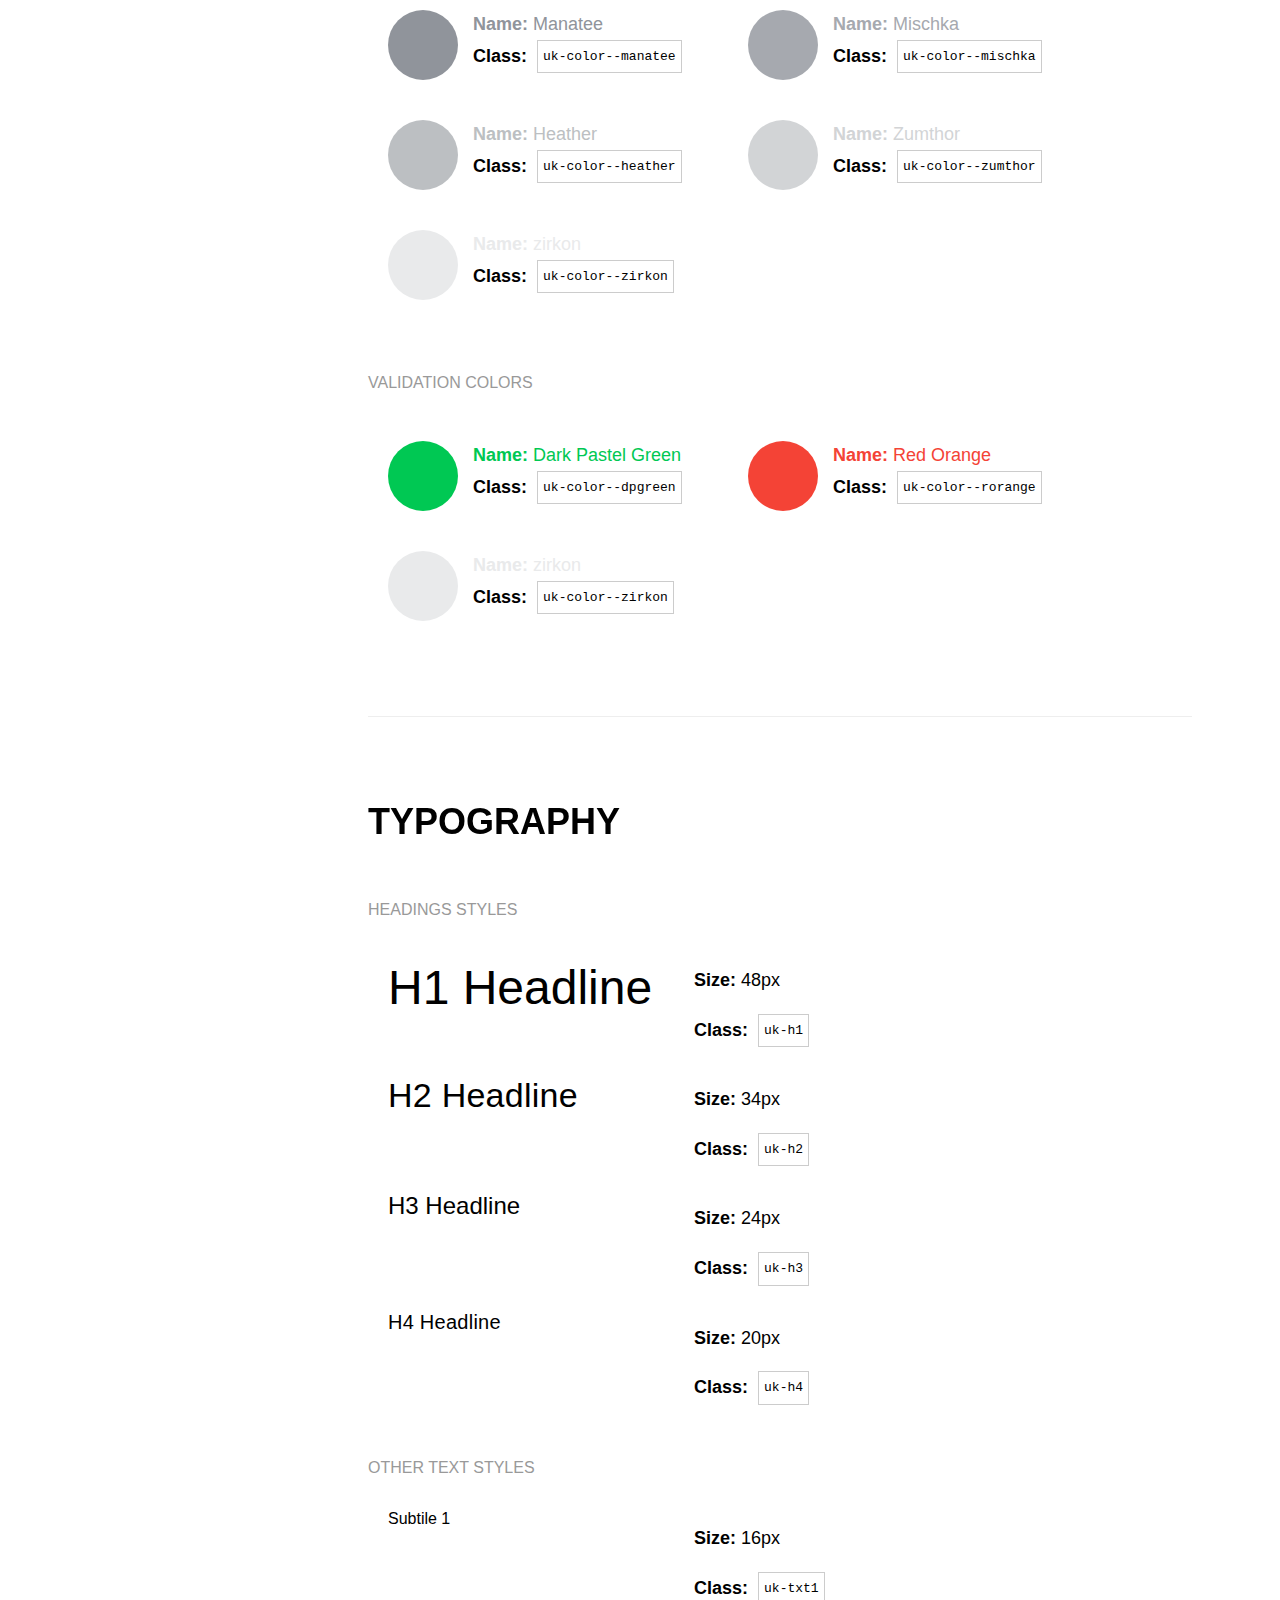
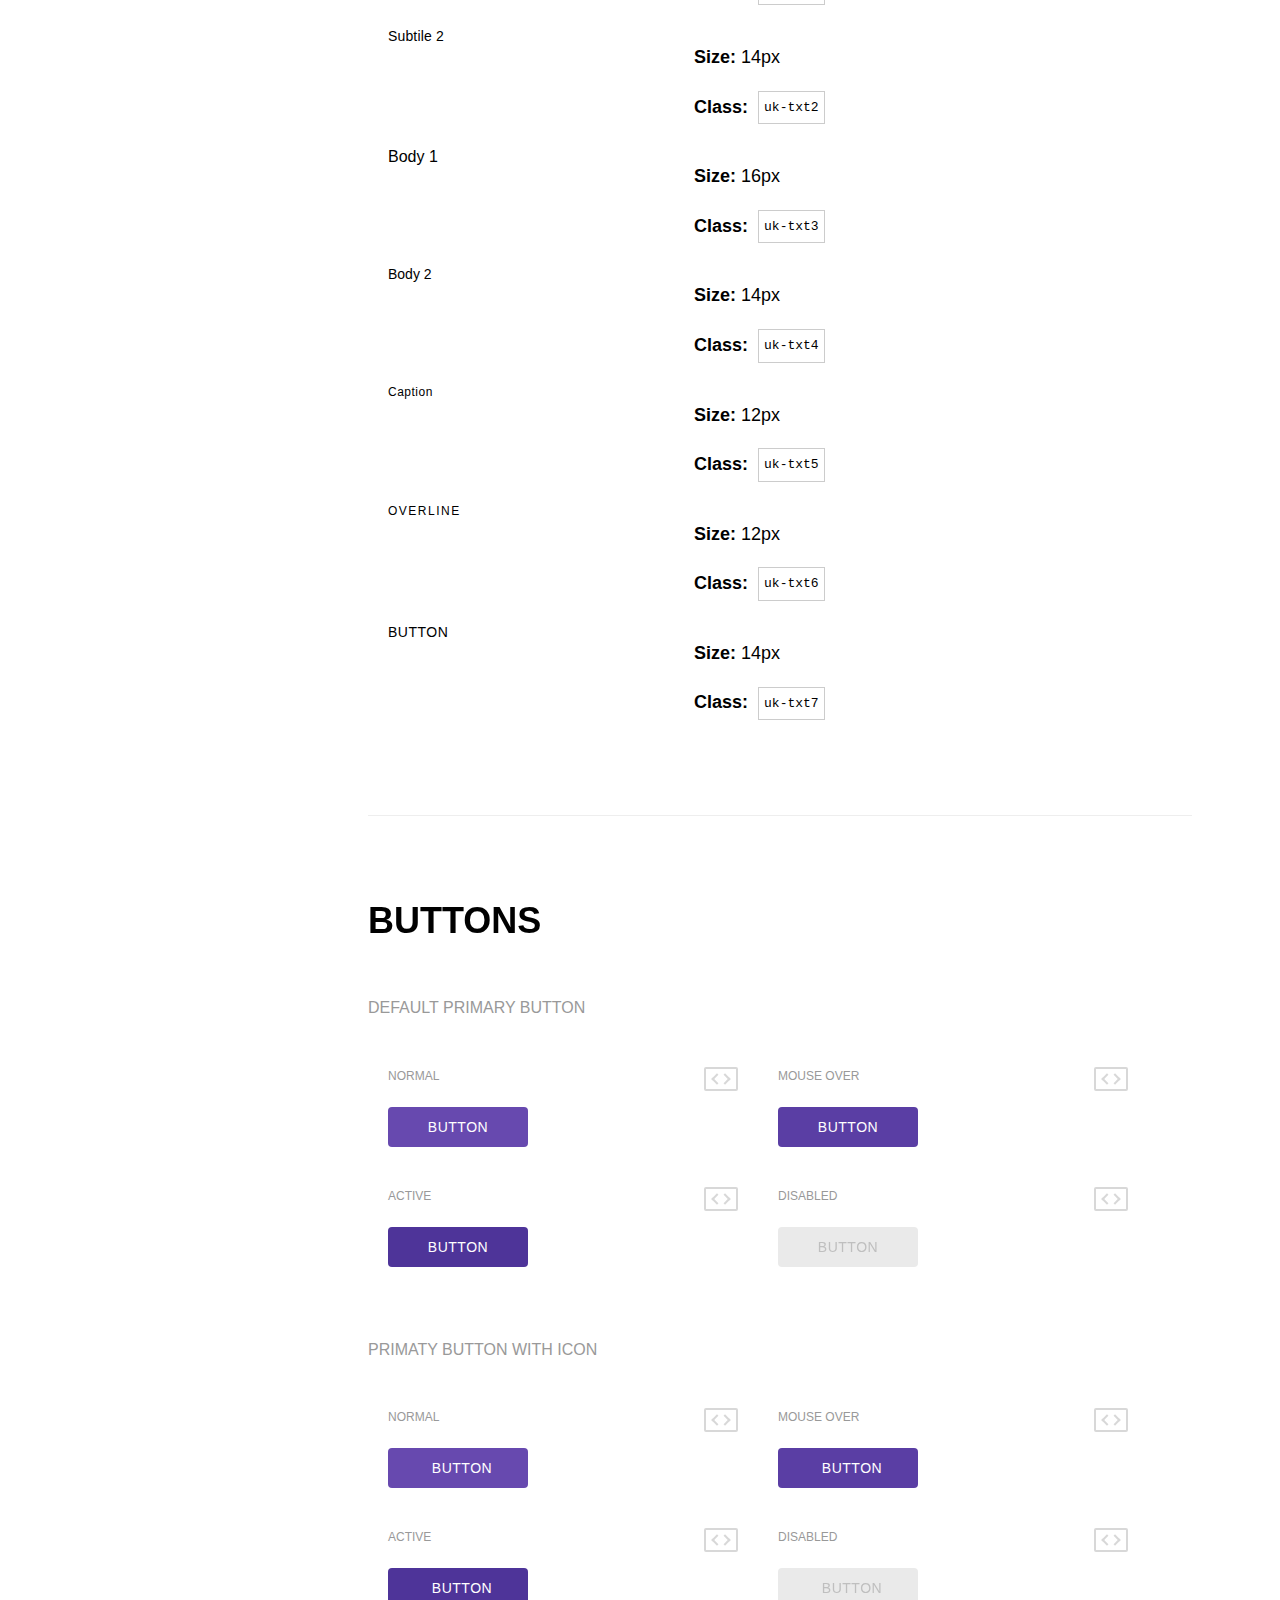
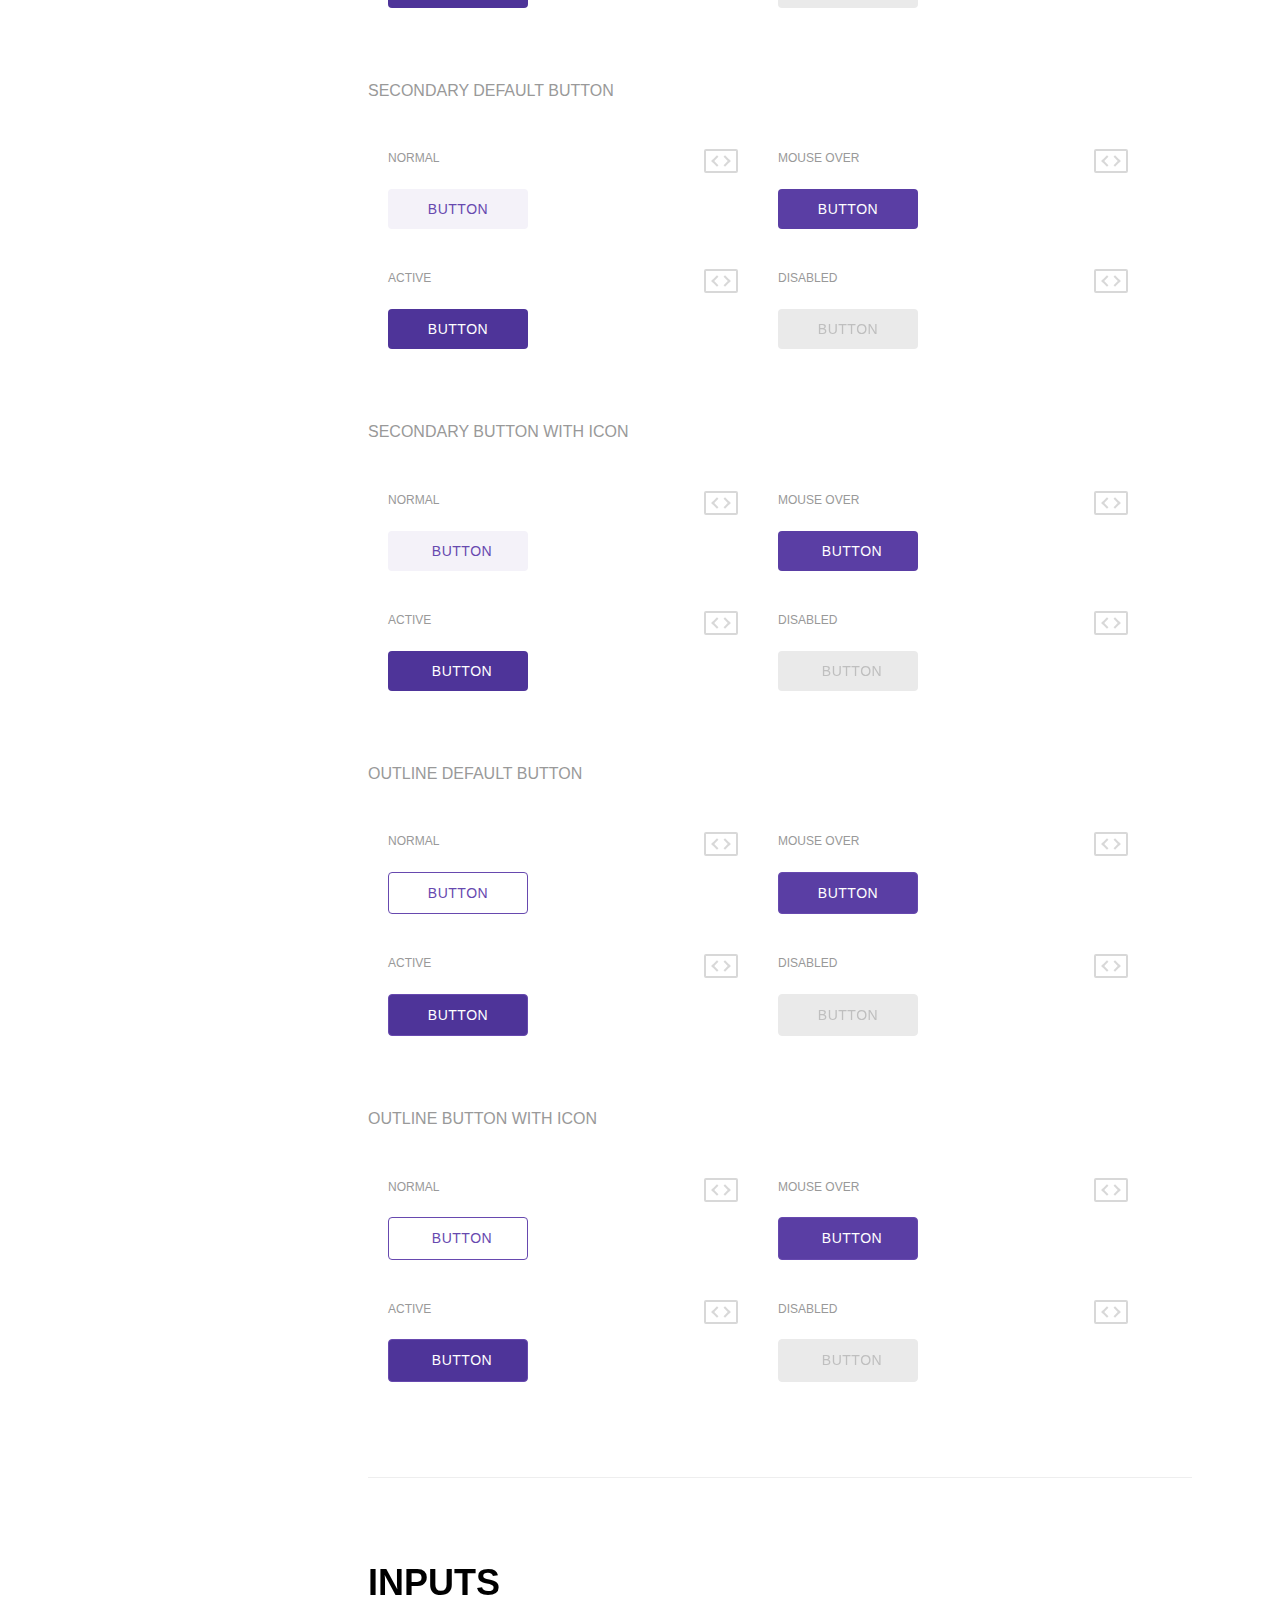
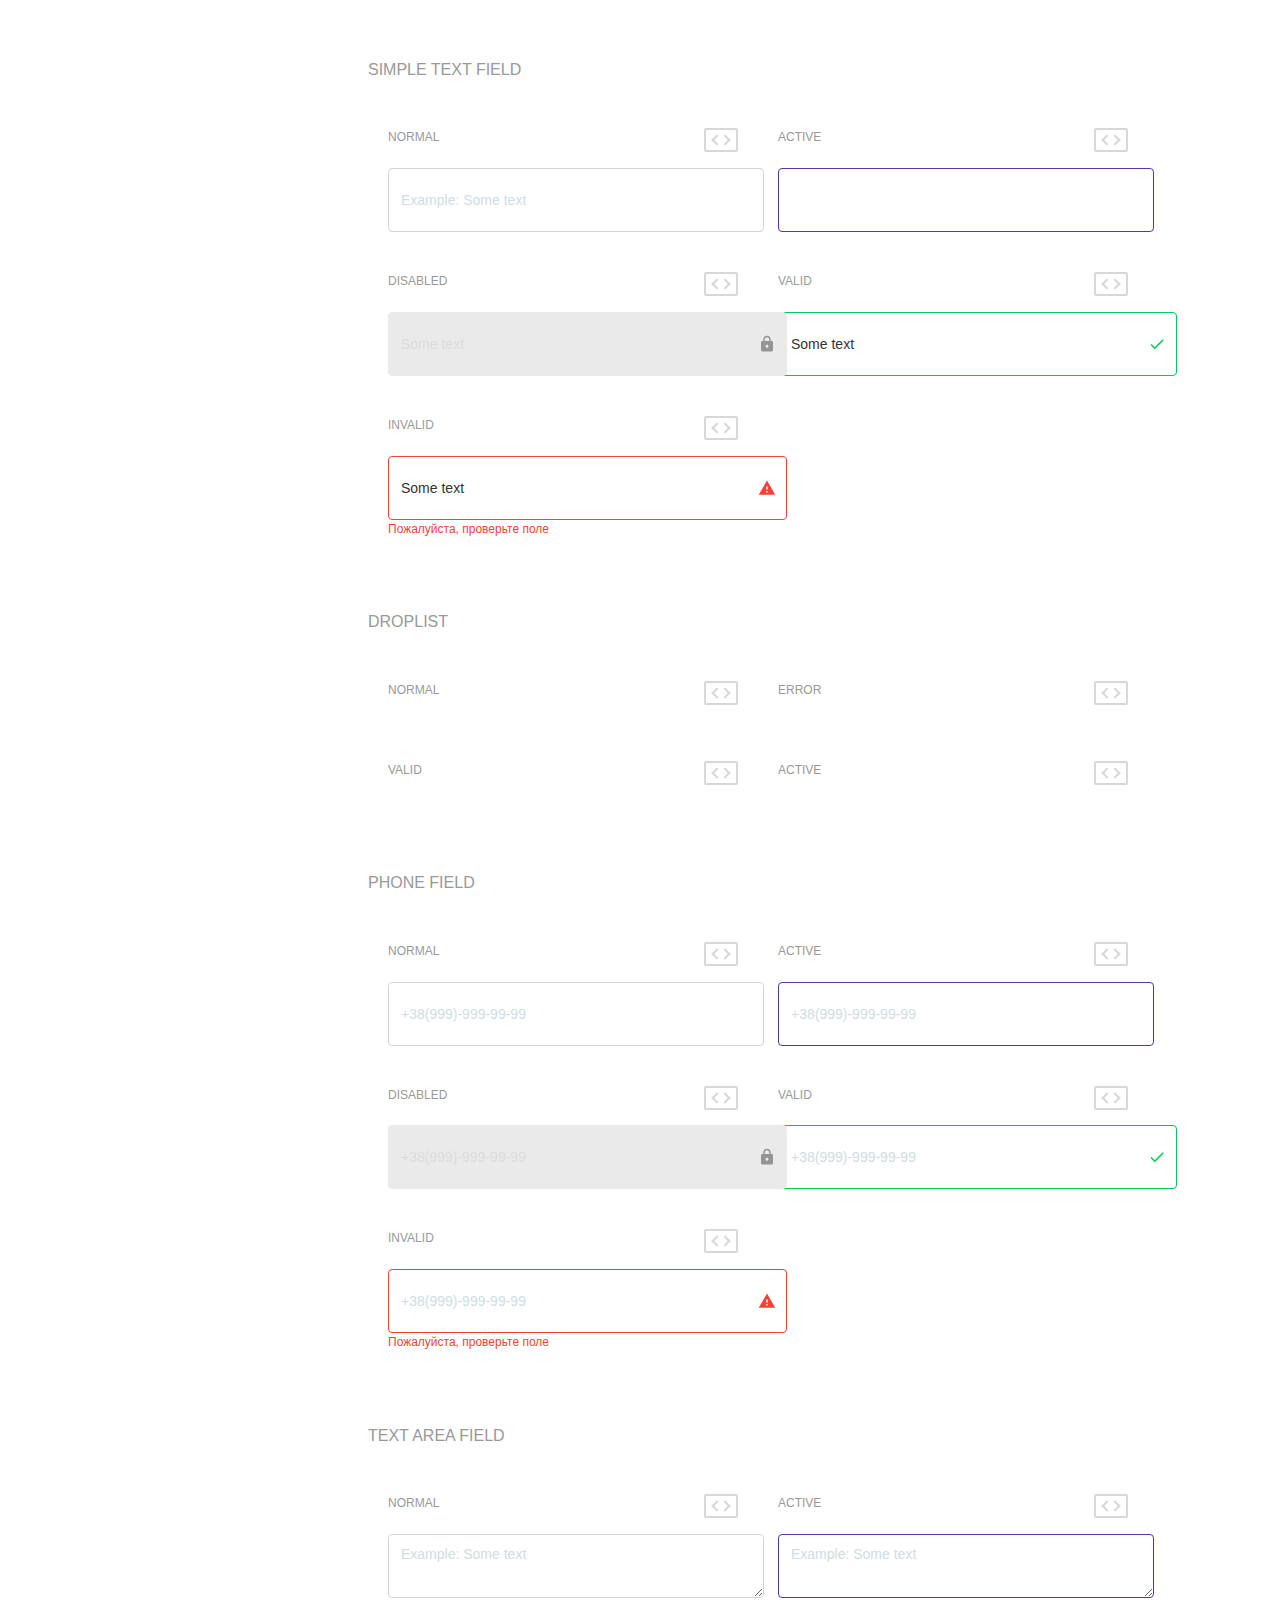
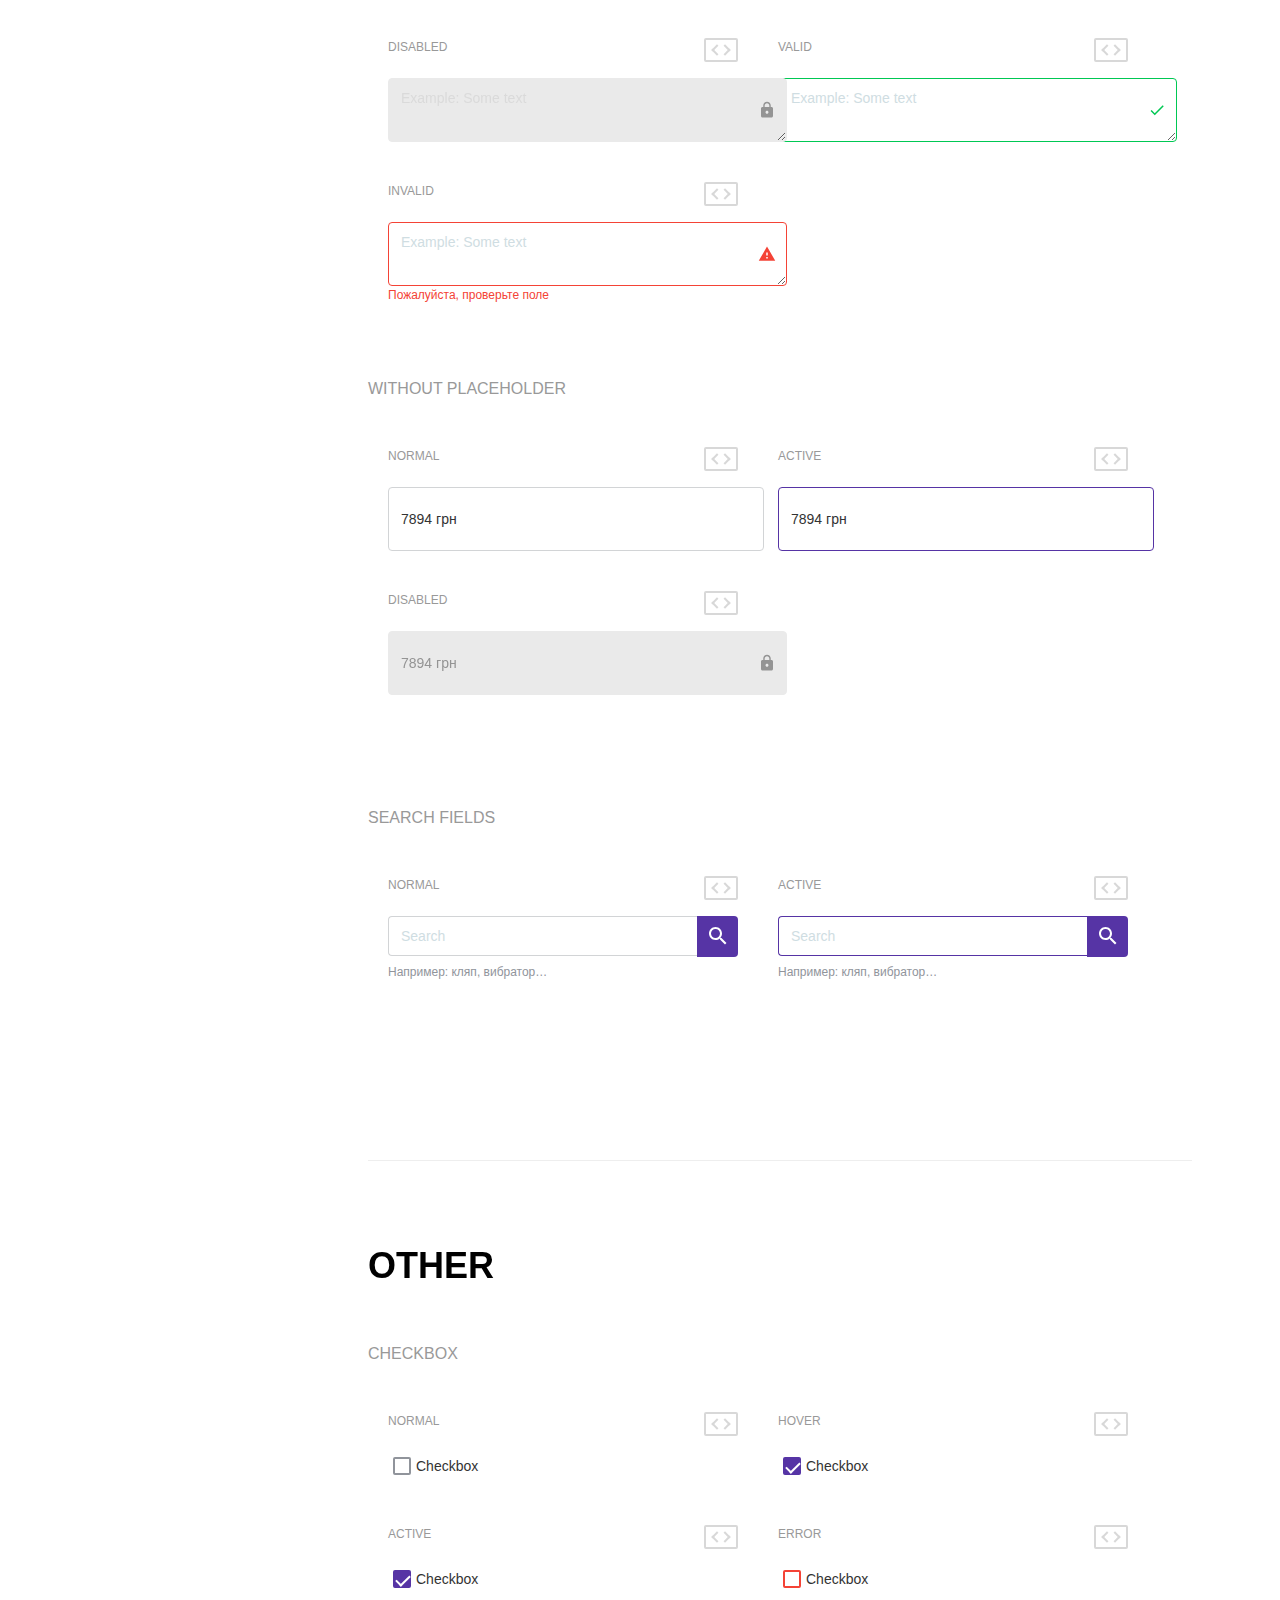
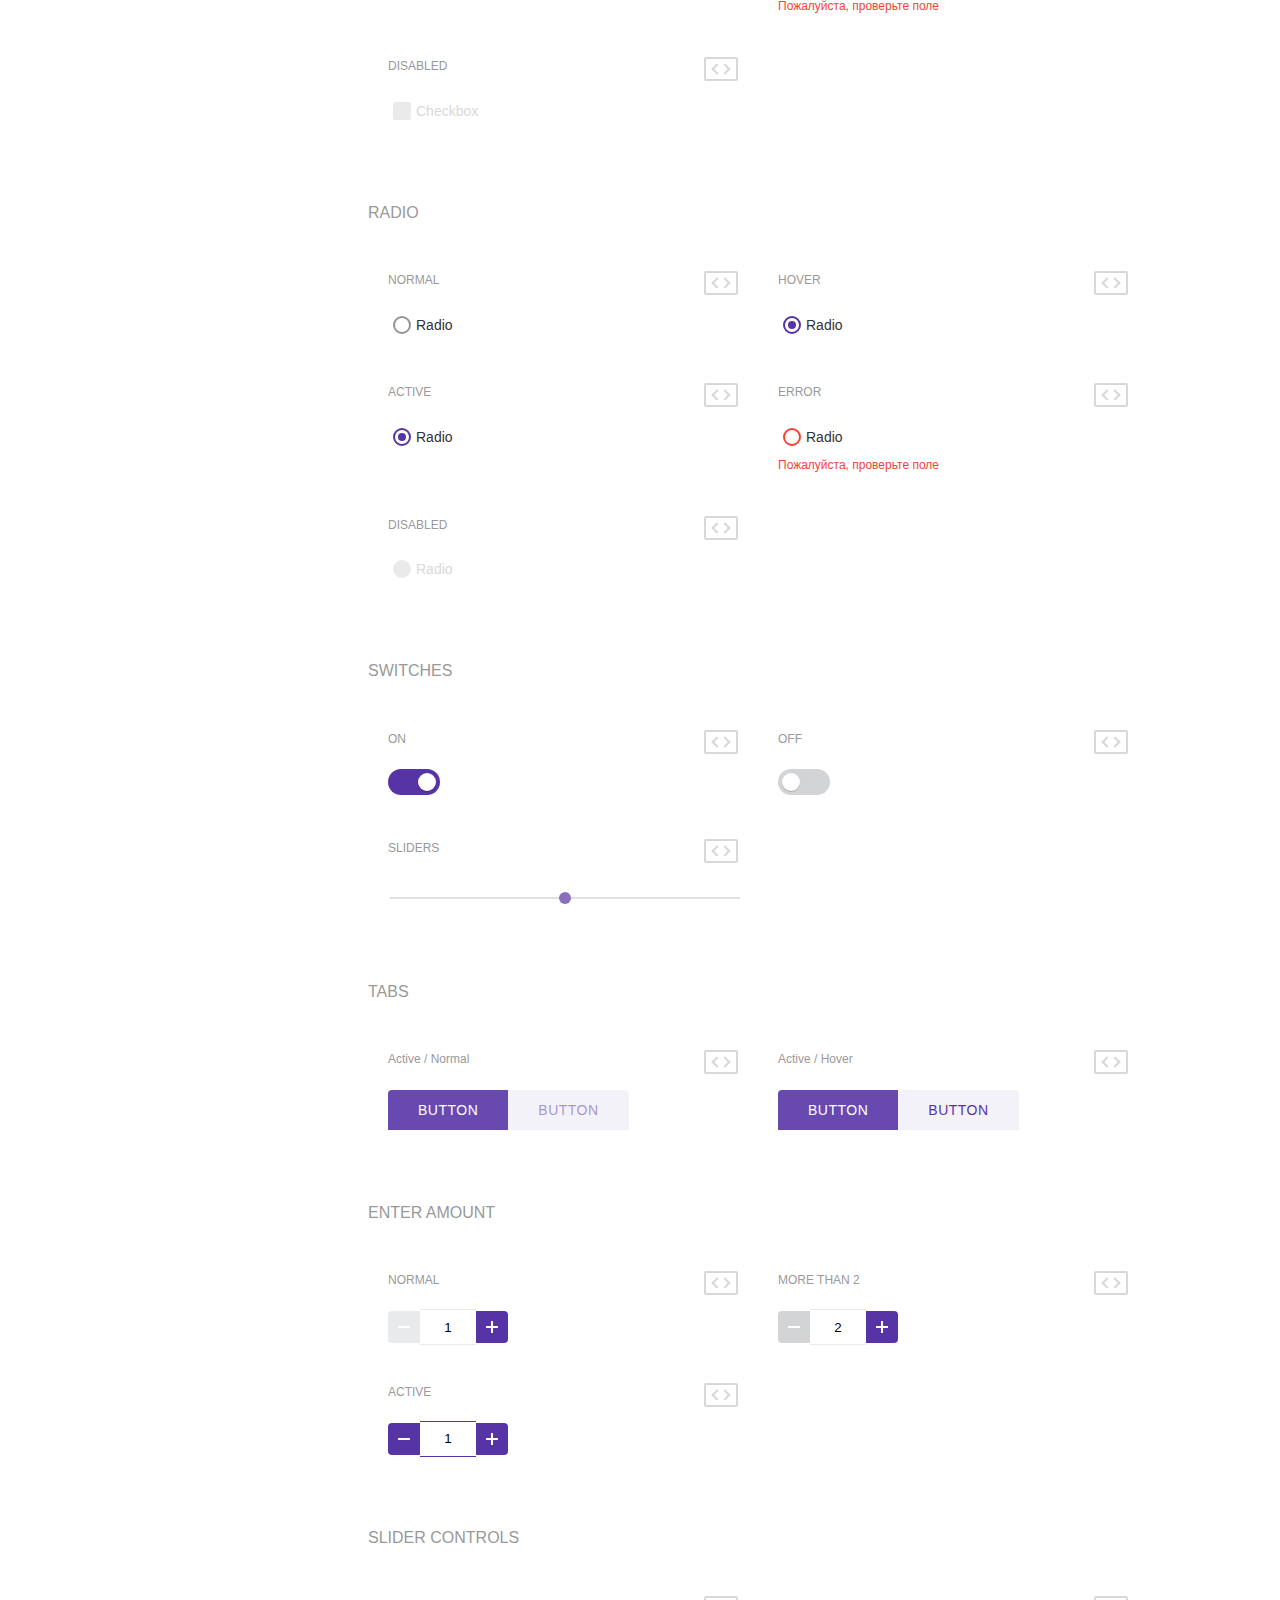
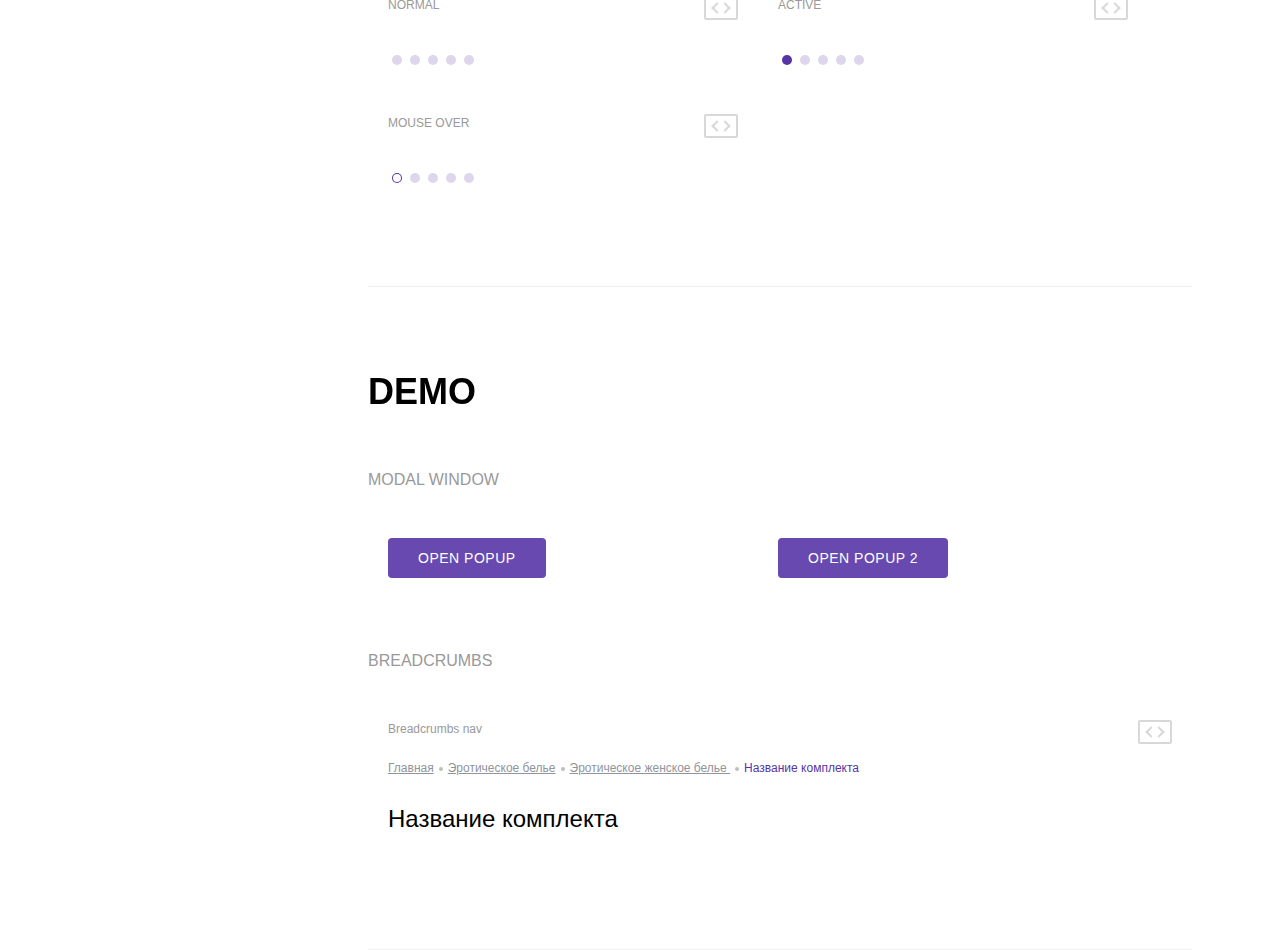
==== commit 031d3505: "changed search icon" ====
--- a/html/index.html
+++ b/html/index.html
@@ -860,7 +860,7 @@
                             <input type="search" class="uk-input" placeholder="Search">
                             <span class="uk-input__textinfo">Например: <i>кляп</i>, <i>вибратор</i>…</span> 
                         </div>
-                        <button type="submit" class="uk-input__search-btn"><i class="fa fa-search"></i></button>
+                        <button type="submit" class="uk-input__search-btn"></button>
                     </div>
                 </form>
                 <textarea class="uk-field__markup">
@@ -870,7 +870,7 @@
                                 <input type="search" class="uk-input" placeholder="Search">
                                 <span class="uk-input__textinfo">Например: <i>кляп</i>, <i>вибратор</i>…</span> 
                             </div>
-                            <button type="submit" class="uk-input__search-btn"><i class="fa fa-search"></i></button>
+                            <button type="submit" class="uk-input__search-btn"></button>
                         </div>
                     </form>
                 </textarea>
@@ -886,7 +886,7 @@
                             <input type="search" class="uk-input" placeholder="Search" focus>
                             <span class="uk-input__textinfo">Например: <i>кляп</i>, <i>вибратор</i>…</span> 
                         </div>
-                        <button type="submit" class="uk-input__search-btn"><i class="fa fa-search"></i></button>
+                        <button type="submit" class="uk-input__search-btn"></button>
                     </div>
                 </form>
                 <textarea class="uk-field__markup">
@@ -896,7 +896,7 @@
                                 <input type="search" class="uk-input" placeholder="Search">
                                 <span class="uk-input__textinfo">Например: <i>кляп</i>, <i>вибратор</i>…</span> 
                             </div>
-                            <button type="submit" class="uk-input__search-btn"><i class="fa fa-search"></i></button>
+                            <button type="submit" class="uk-input__search-btn"></button>
                         </div>
                     </form>
                 </textarea>
--- a/css/main.css
+++ b/css/main.css
@@ -490,7 +490,6 @@
 }
 
 body::before {
-  content: "";
   position: fixed;
   z-index: 222;
   left: 50%;
@@ -1074,7 +1073,7 @@
 }
 
 .uk-input__search-btn {
-  background: #5634a5;
+  background: #5634a5 url("../img/icons/buttons/search.svg") no-repeat center/18px !important;
   color: #fff;
   border: none;
   outline: none;
